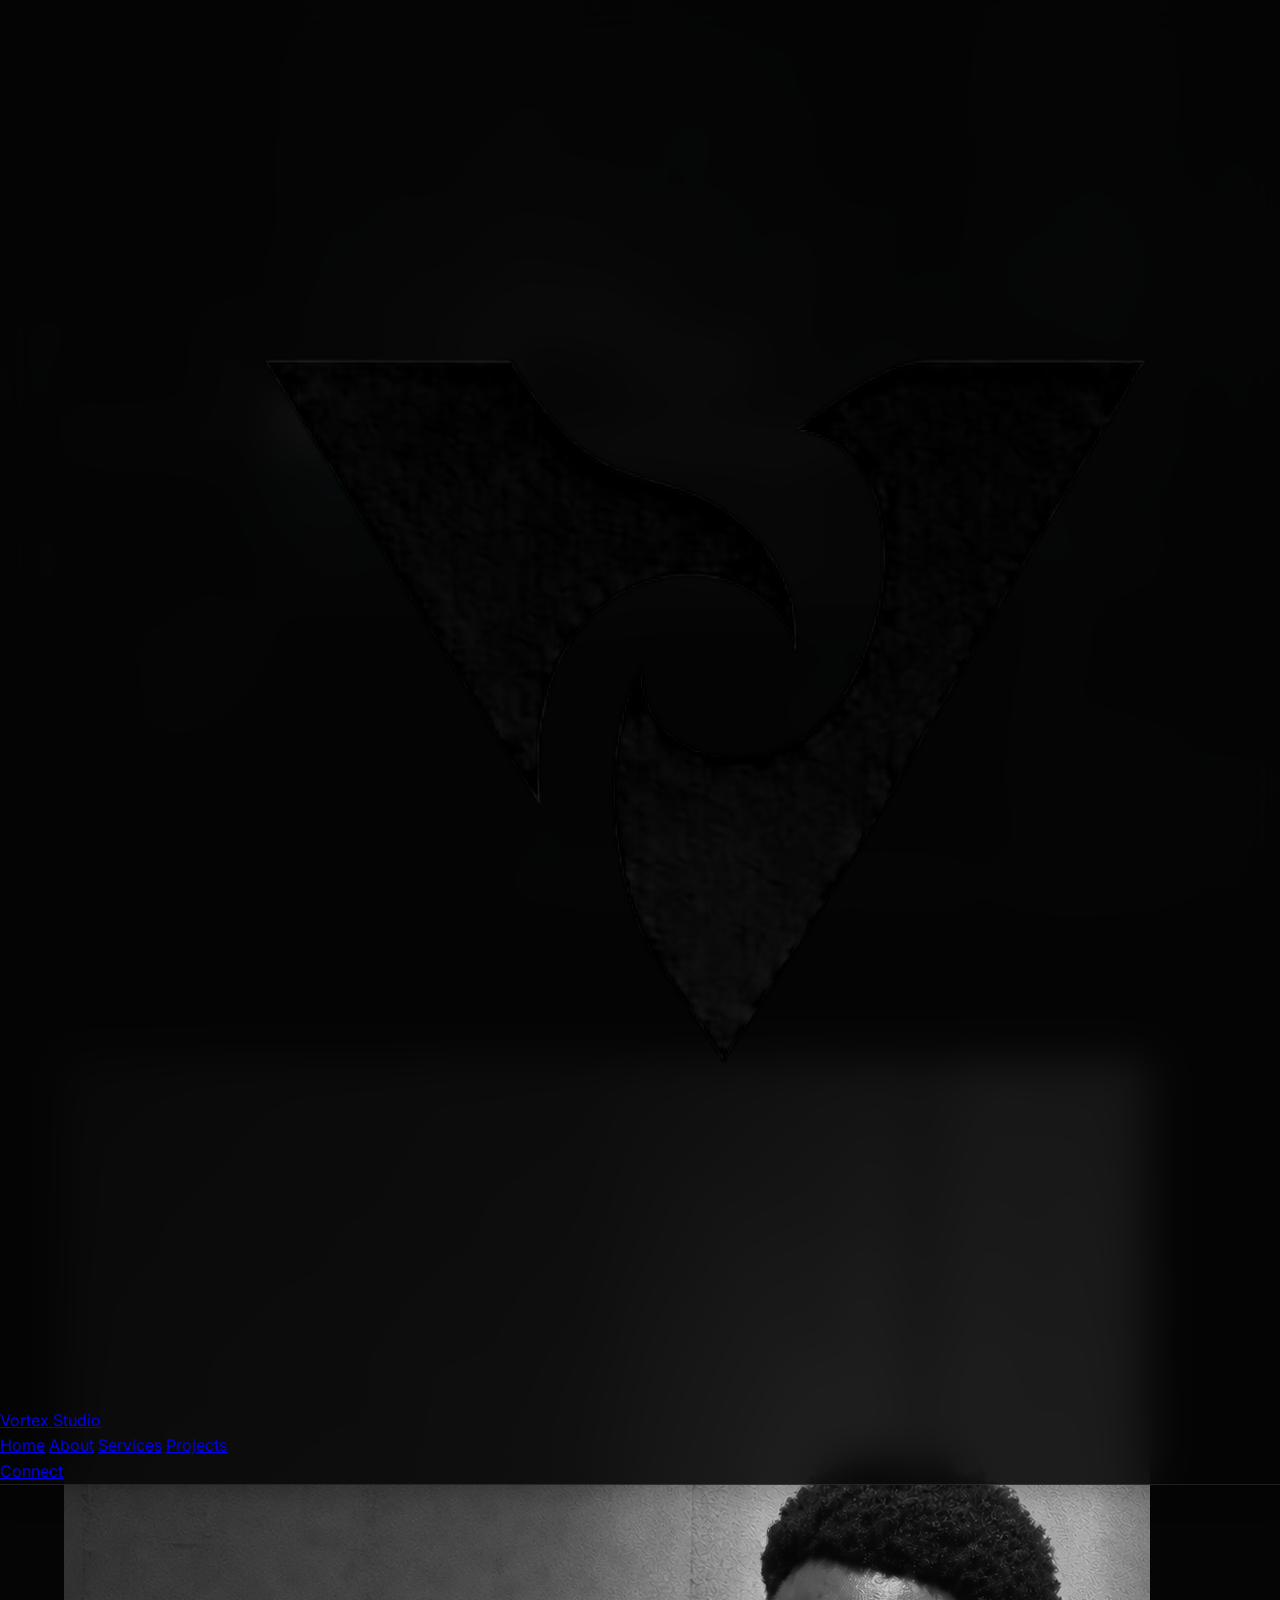
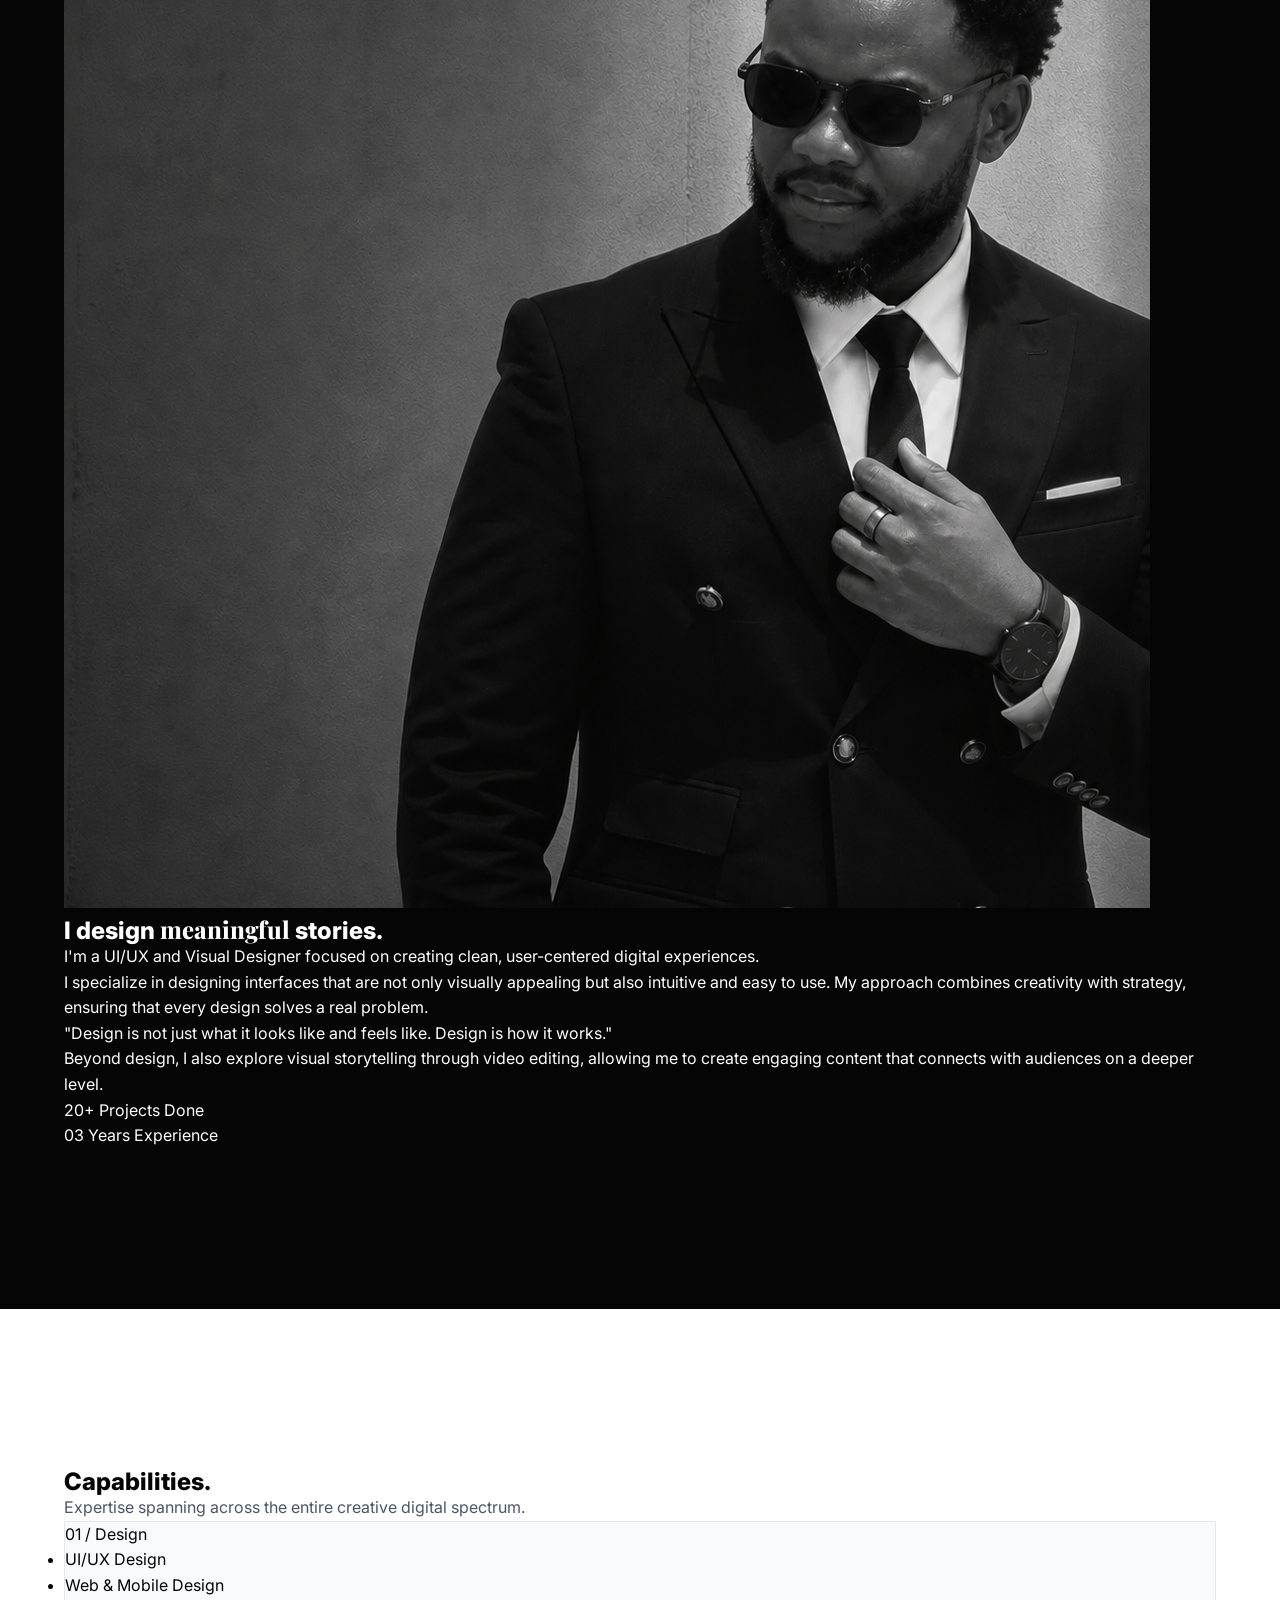
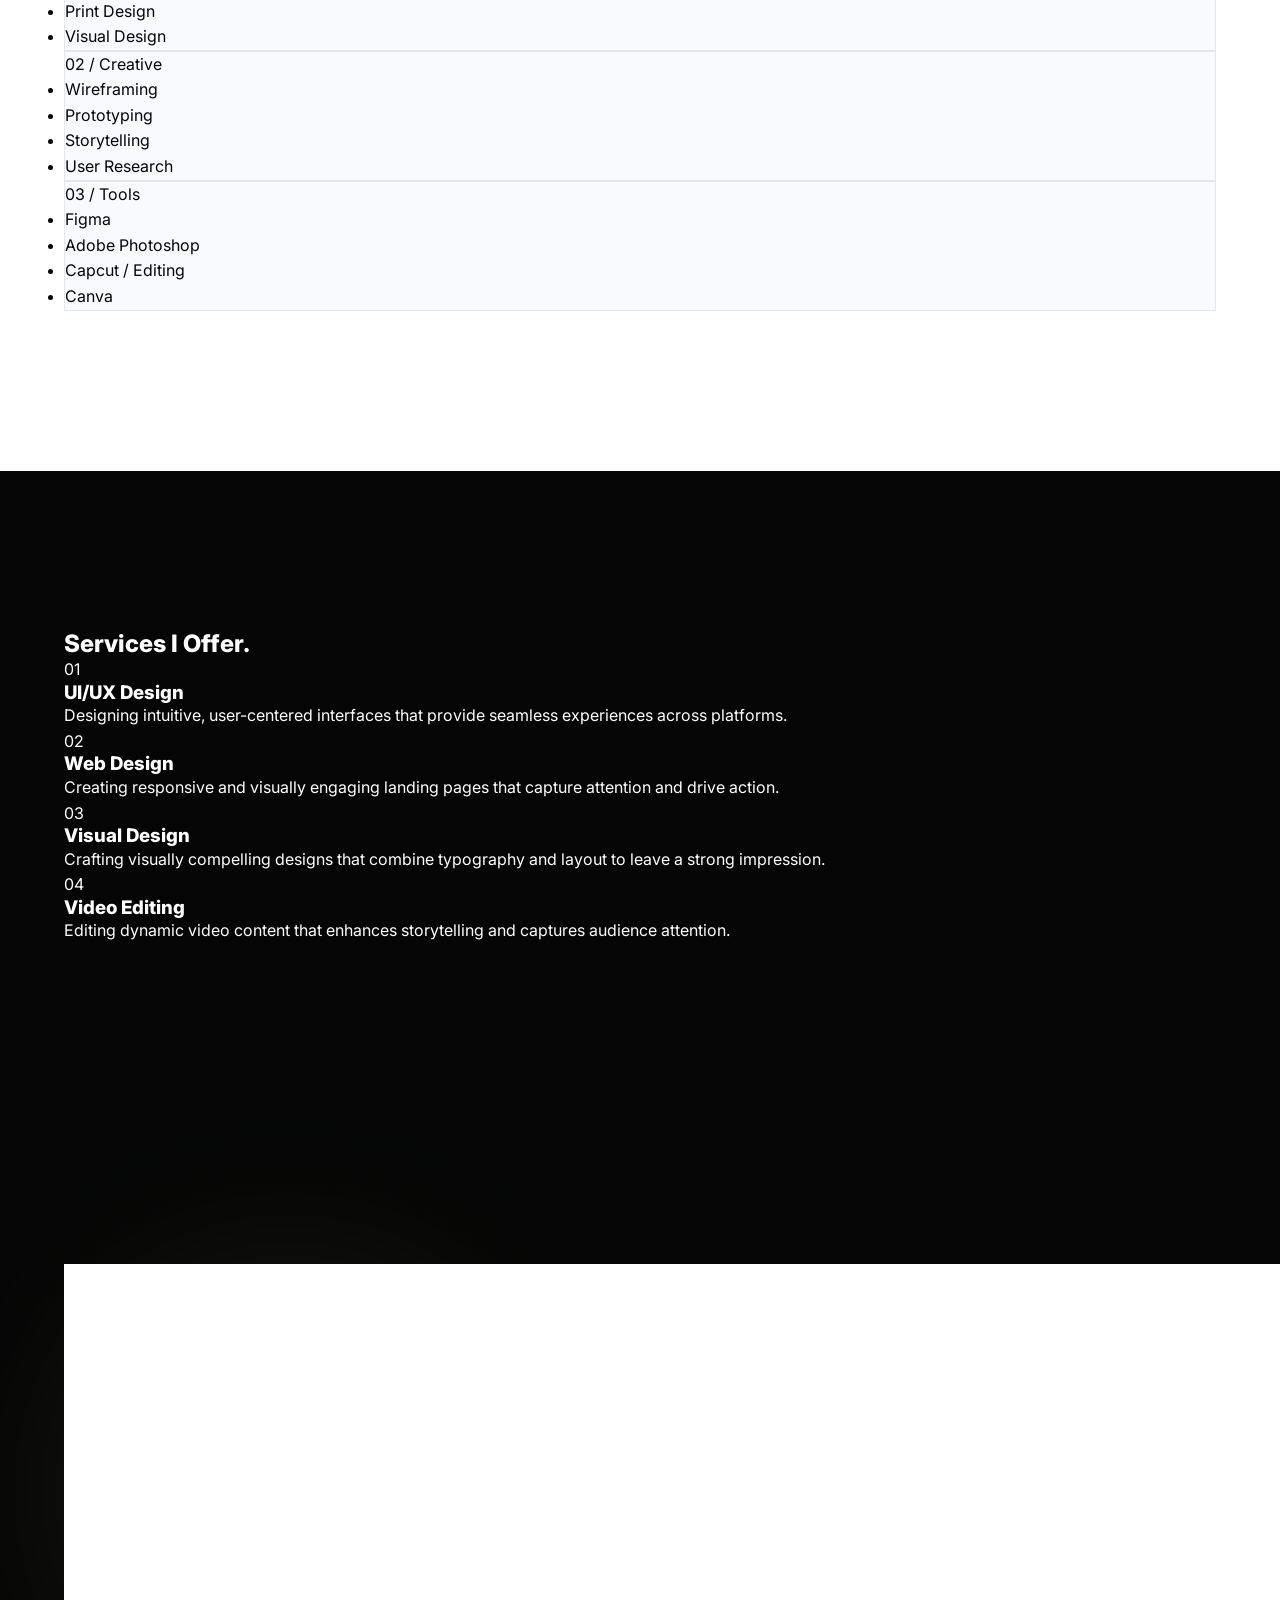
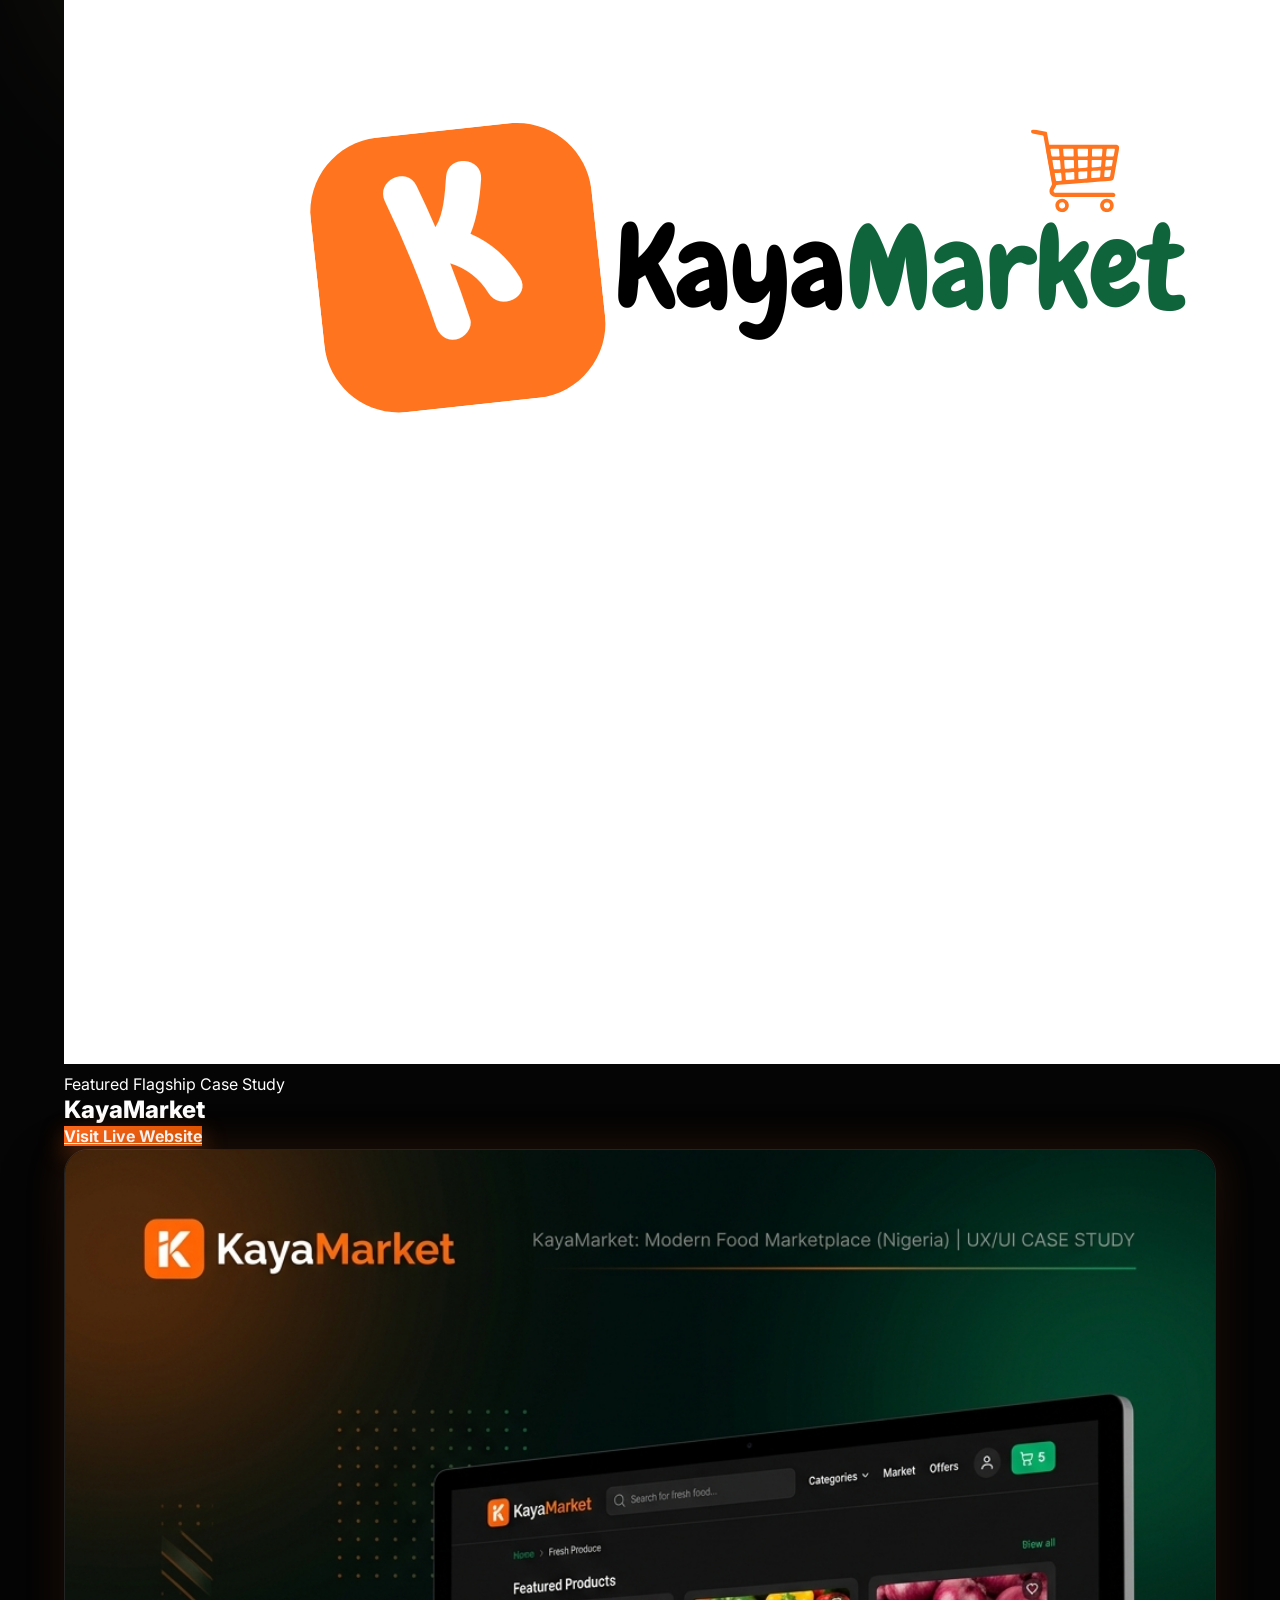
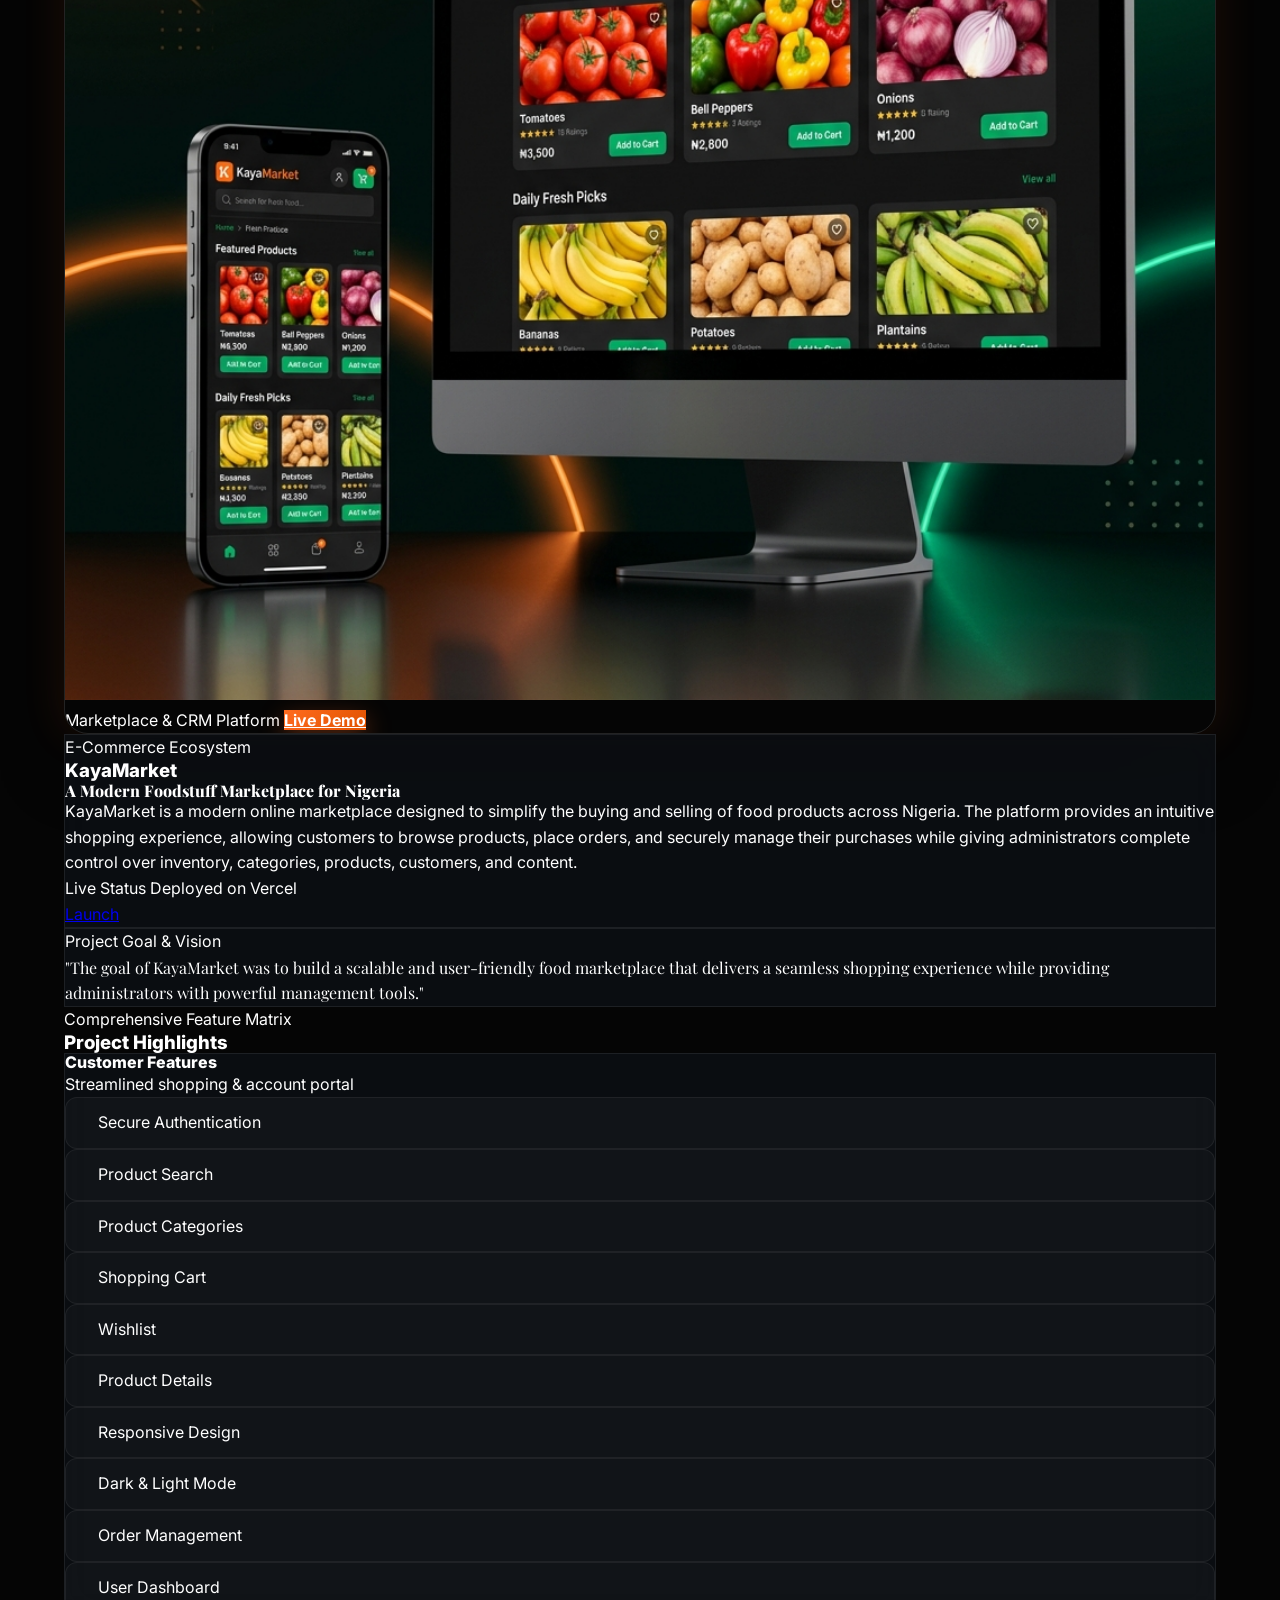
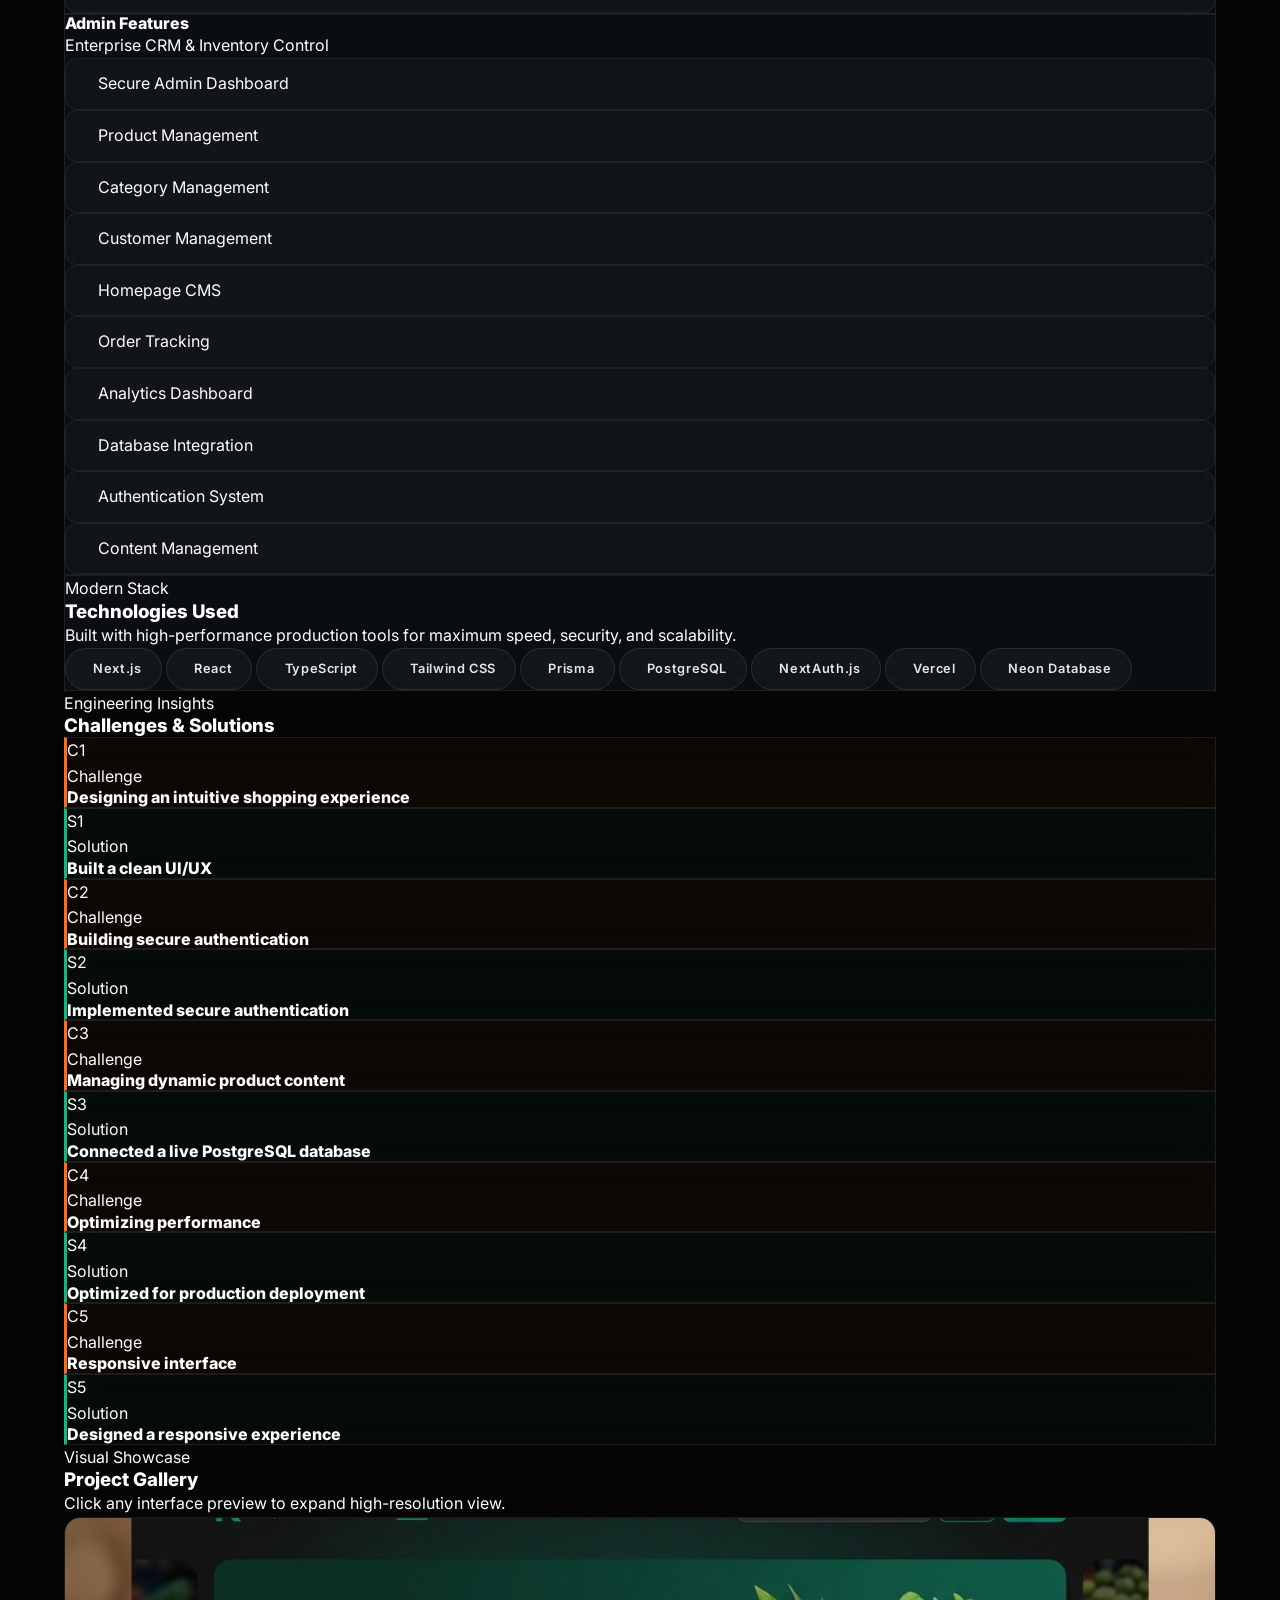
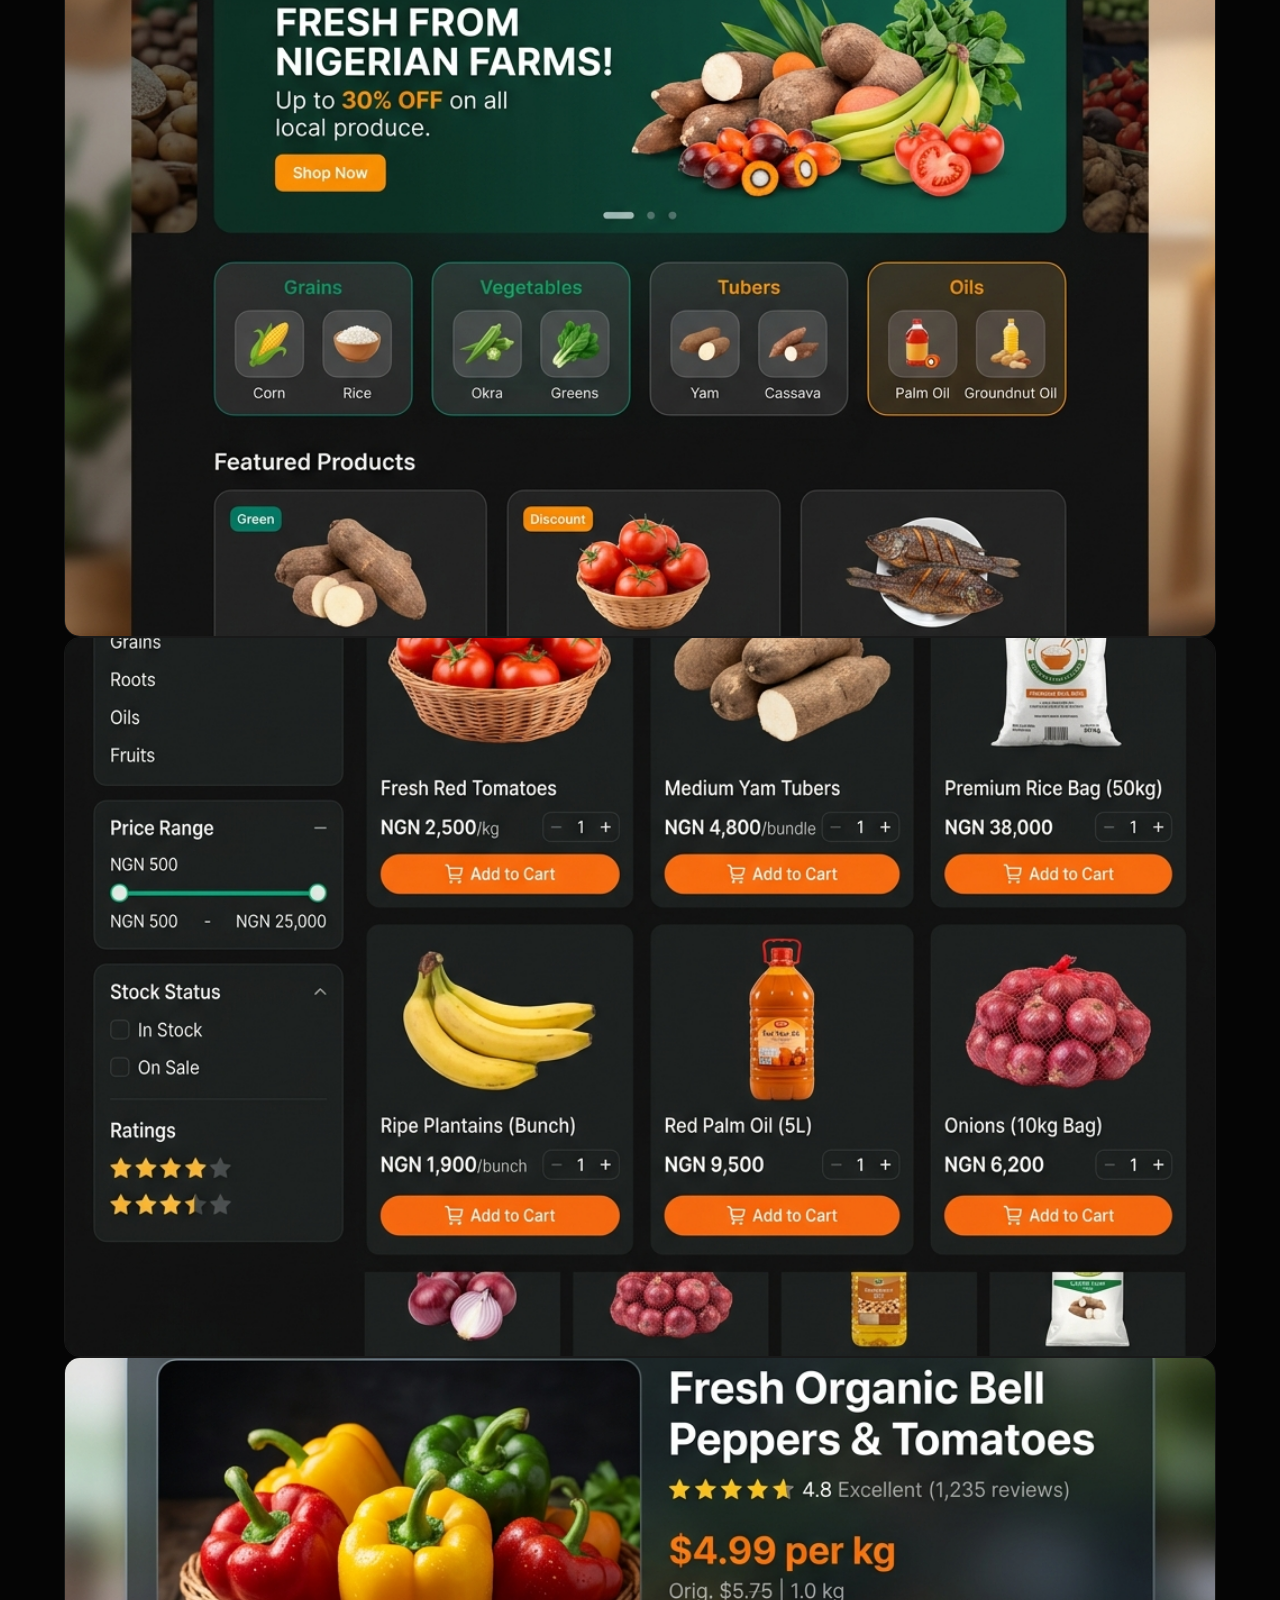
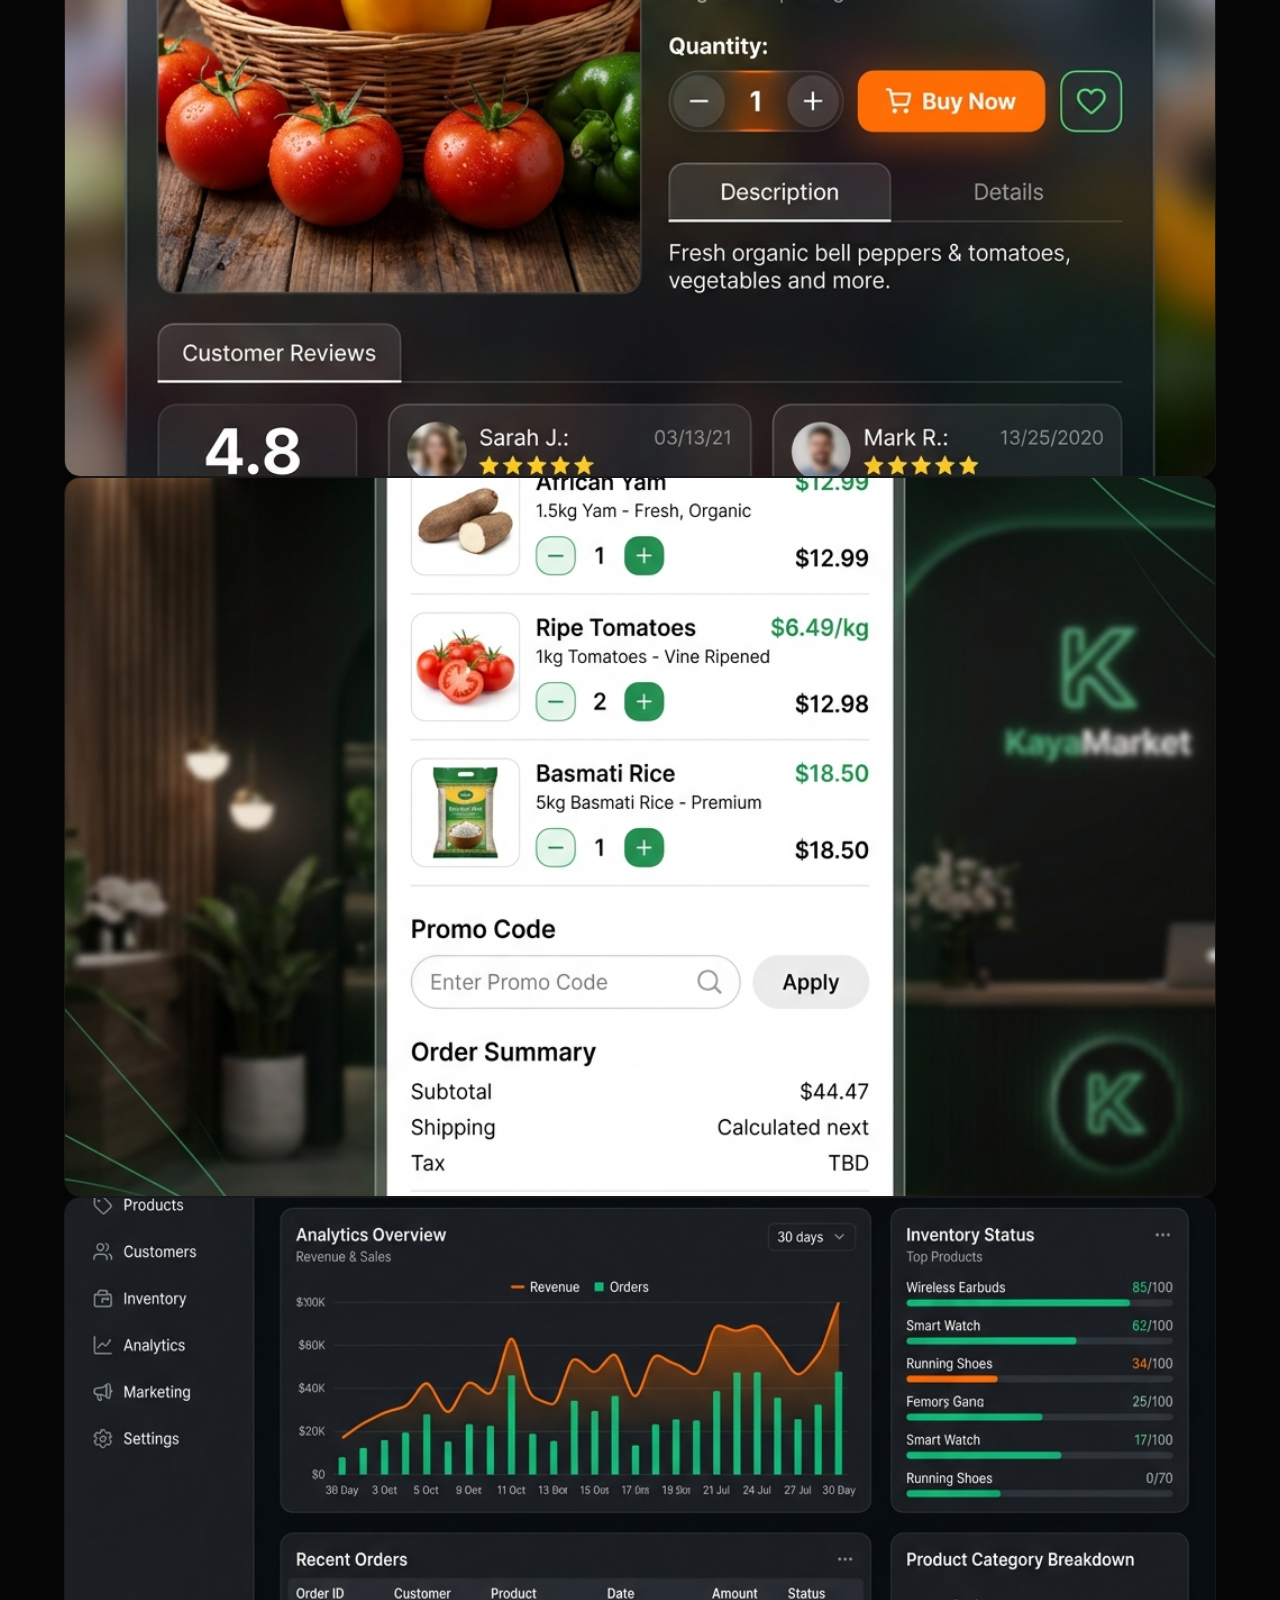
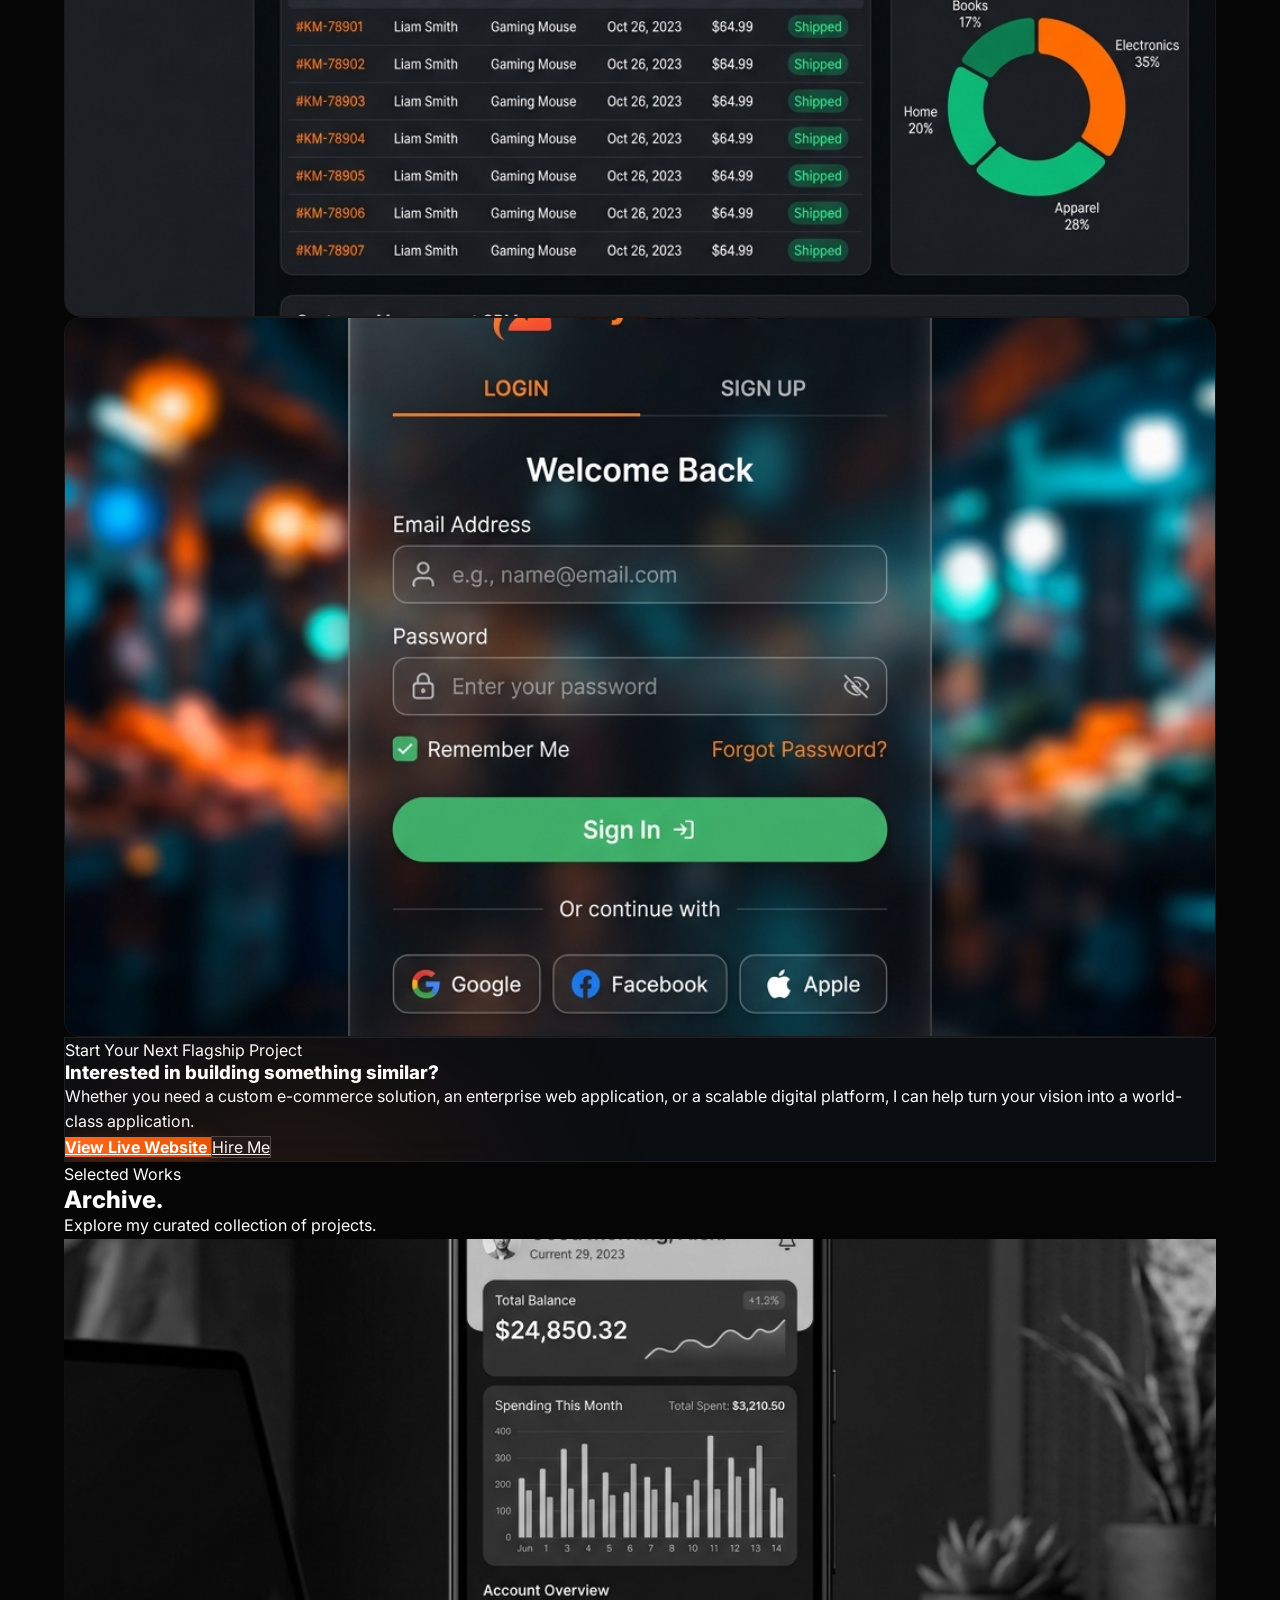
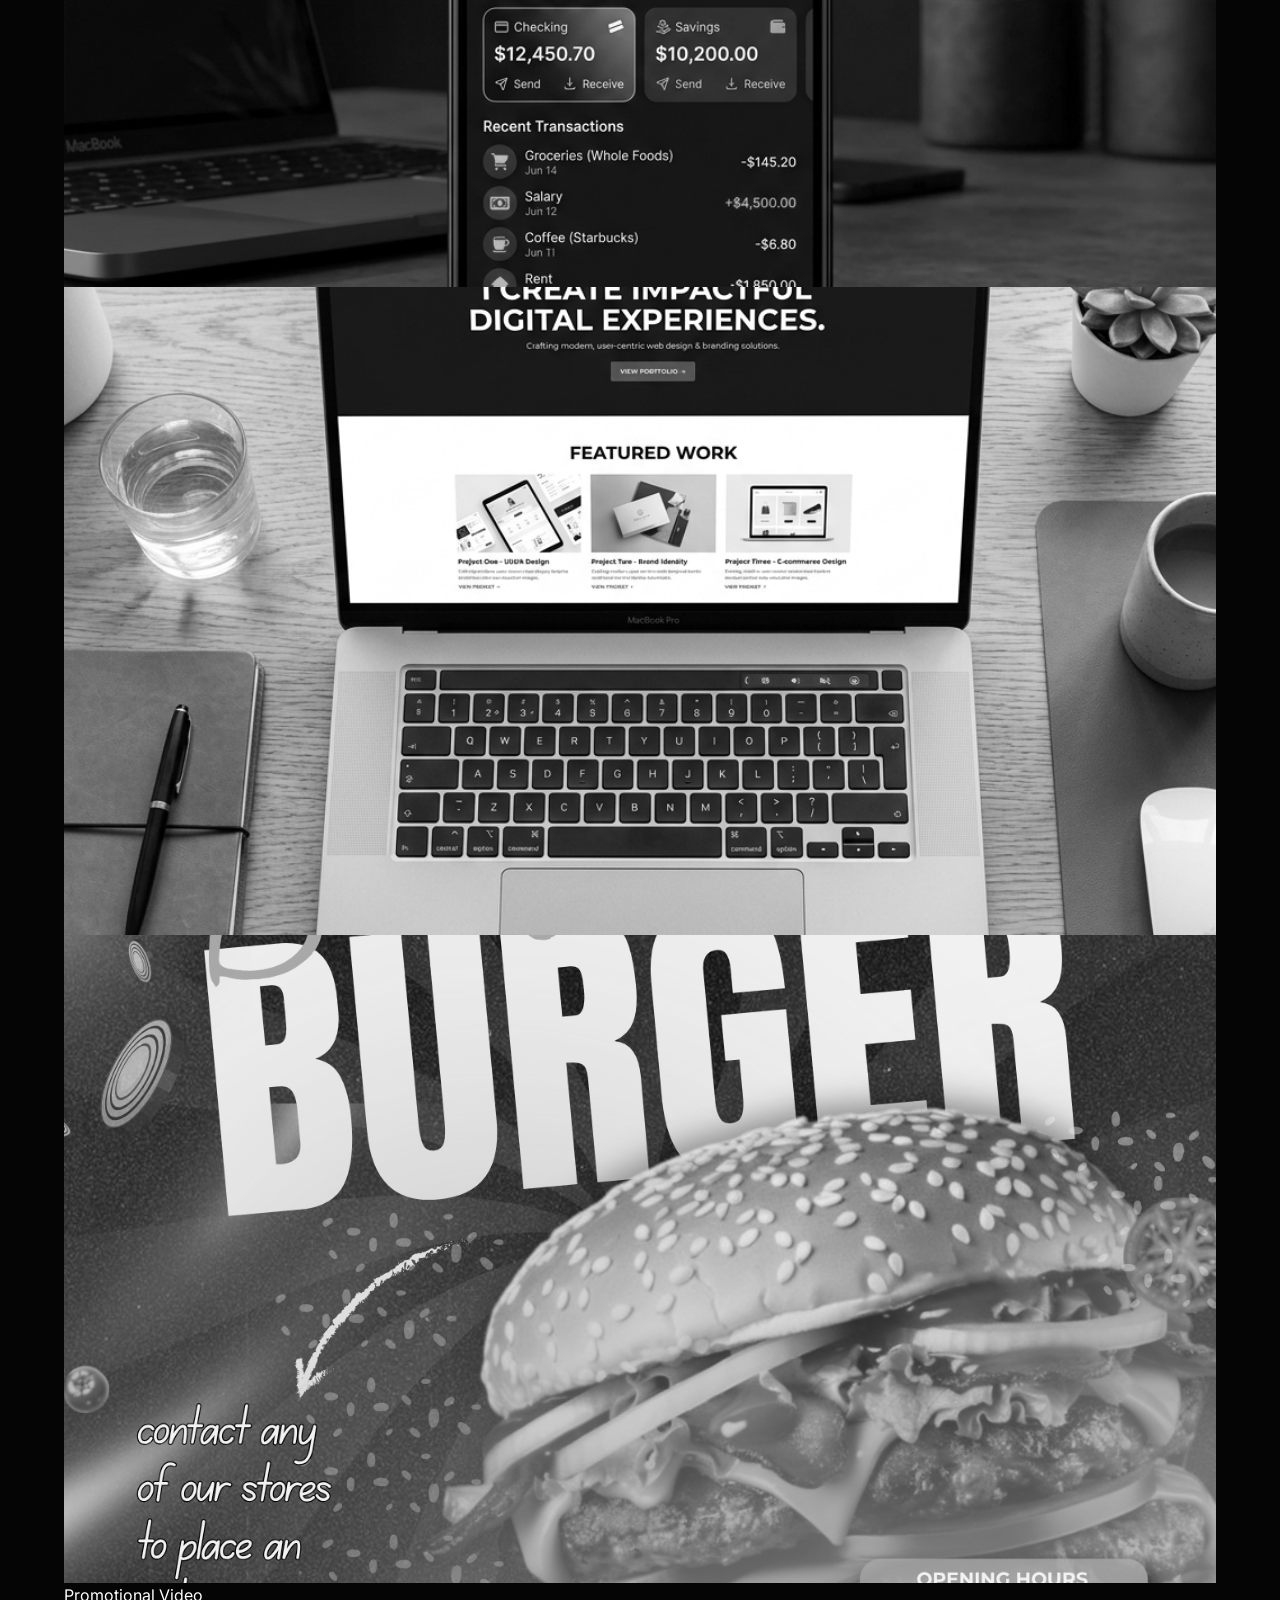
==== index.html @ 640b6e4c "feat: add comprehensive Vortex Studio SEO/OpenGraph metadata and ensure assets folder consistency" ====
<!DOCTYPE html>
<html lang="en">
<head>
    <meta charset="UTF-8">
    <meta name="viewport" content="width=device-width, initial-scale=1.0">
    <title>Vortex Studio | Premium Visual Design</title>
    <meta name="description" content="Vortex Studio — Visual Designer & UI/UX Specialist crafting cinematic digital experiences that define modern brands.">
    <meta name="application-name" content="Vortex Studio">
    <meta name="apple-mobile-web-app-title" content="Vortex Studio">

    <!-- Open Graph / Facebook -->
    <meta property="og:type" content="website">
    <meta property="og:site_name" content="Vortex Studio">
    <meta property="og:title" content="Vortex Studio | Premium Visual Design">
    <meta property="og:description" content="Visual Designer & UI/UX Specialist crafting cinematic digital experiences that define modern brands.">
    <meta property="og:image" content="assets/4.png">

    <!-- Twitter / X -->
    <meta name="twitter:card" content="summary_large_image">
    <meta name="twitter:title" content="Vortex Studio | Premium Visual Design">
    <meta name="twitter:description" content="Visual Designer & UI/UX Specialist crafting cinematic digital experiences that define modern brands.">
    <meta name="twitter:image" content="assets/4.png">

    <link rel="icon" type="image/png" href="assets/4.png">
    <link rel="apple-touch-icon" href="assets/4.png">
    
    <!-- External Resources -->
    <link rel="stylesheet" href="style.css">
    <script src="https://unpkg.com/@phosphor-icons/web"></script>
    <script src="https://cdn.tailwindcss.com"></script>
    
    <script>
        tailwind.config = {
            theme: {
                extend: {
                    colors: {
                        cyan: '#00CFEF',
                        noir: '#050505',
                        charcoal: '#0a0a0a',
                    },
                    fontFamily: {
                        sans: ['Inter', 'sans-serif'],
                        editorial: ['Playfair Display', 'serif'],
                    }
                }
            }
        }
    </script>
    
    <style type="text/tailwindcss">
        @layer utilities {
            .text-outline {
                -webkit-text-stroke: 1px rgba(255, 255, 255, 0.4);
                color: transparent;
            }
            .text-glow {
                text-shadow: 0 0 20px rgba(0, 207, 239, 0.4);
            }
        }
    </style>
</head>
<body class="bg-noir text-white">

    <!-- Navigation -->
    <nav class="fixed top-0 w-full z-50 px-8 py-4 flex justify-between items-center transition-all duration-300" id="main-nav">
        <a href="#home" class="group flex items-center gap-3">
            <picture class="h-10 flex items-center transition-transform duration-500 group-hover:scale-110">
                <source media="(prefers-color-scheme: light)" srcset="assets/logo%205.png">
                <source media="(prefers-color-scheme: dark)" srcset="assets/logo%204.png">
                <img src="assets/logo 4.png" alt="Vortex Studio" class="h-10 w-auto object-contain logo-brand">
            </picture>
            <span class="hidden lg:block text-[0.6rem] uppercase tracking-[0.4em] font-black text-cyan">Vortex Studio</span>
        </a>
        
        <div class="hidden md:flex gap-10 text-[0.65rem] uppercase tracking-[0.25em] font-bold items-center">
            <a href="#home" class="hover:text-cyan transition-colors">Home</a>
            <a href="#about" class="hover:text-cyan transition-colors">About</a>
            <a href="#services" class="hover:text-cyan transition-colors">Services</a>
            <a href="#projects" class="hover:text-cyan transition-colors">Projects</a>
            
            <div class="h-4 w-px bg-white/10 mx-2"></div>
            
            <div class="flex gap-4">
                <a href="https://www.instagram.com/zuchyvortexmedia?igsh=MTBsYXN1cm9mYno0eA==" target="_blank" class="social-icon" title="Instagram"><i class="ph ph-instagram-logo"></i></a>
                <a href="https://www.tiktok.com/@zuchyvortexmedia?_r=1&_t=ZS-96FUCgWzjV2" target="_blank" class="social-icon" title="TikTok"><i class="ph ph-tiktok-logo"></i></a>
                <a href="https://pin.it/4ofTB5rHq" target="_blank" class="social-icon" title="Pinterest"><i class="ph ph-pinterest-logo"></i></a>
                <a href="https://dribbble.com/zuchy-vortex" target="_blank" class="social-icon" title="Dribbble"><i class="ph ph-dribbble-logo"></i></a>
                <a href="#" class="social-icon" title="LinkedIn"><i class="ph ph-linkedin-logo"></i></a>
            </div>
        </div>
        
        <div class="hamburger md:hidden" id="hamburger">
            <span></span>
            <span></span>
            <span></span>
        </div>
        
        <a href="contact.html" class="hidden md:flex items-center justify-center text-[0.65rem] uppercase tracking-[0.3em] font-bold border border-white/20 h-11 px-8 rounded-full hover:border-cyan hover:text-cyan transition-all">
            <span class="ml-[0.3em]">Connect</span>
        </a>

    </nav>

    <!-- Mobile Menu Overlay -->
    <div class="mobile-menu" id="mobile-menu">
        <a href="#home" onclick="toggleMenu()">Home</a>
        <a href="#about" onclick="toggleMenu()">About</a>
        <a href="#services" onclick="toggleMenu()">Services</a>
        <a href="#projects" onclick="toggleMenu()">Projects</a>
        <a href="contact.html" onclick="toggleMenu()">Connect</a>
        
        <div class="flex gap-8 mt-8">
            <a href="https://www.instagram.com/zuchyvortexmedia?igsh=MTBsYXN1cm9mYno0eA==" target="_blank" class="text-white hover:text-cyan transition-colors"><i class="ph ph-instagram-logo text-3xl"></i></a>
            <a href="https://www.tiktok.com/@zuchyvortexmedia?_r=1&_t=ZS-96FUCgWzjV2" target="_blank" class="text-white hover:text-cyan transition-colors"><i class="ph ph-tiktok-logo text-3xl"></i></a>
            <a href="https://pin.it/4ofTB5rHq" target="_blank" class="text-white hover:text-cyan transition-colors"><i class="ph ph-pinterest-logo text-3xl"></i></a>
        </div>
    </div>

    <!-- Hero Section -->
    <section id="home" class="hero group">
        <div class="hero-bg">
            <img src="assets/hero_premium.png" alt="Vortex Studio Background" id="hero-img">
        </div>
        <div class="hero-overlay"></div>
        
        <div class="relative z-10 text-center px-4 max-w-6xl mx-auto">
            <span class="block text-cyan text-[0.7rem] uppercase tracking-[0.5em] mb-6 fade-up">Nelson Izuchukwu</span>
            <h1 class="text-6xl md:text-9xl font-black mb-8 tracking-tight-custom leading-none fade-up uppercase" style="transition-delay: 0.1s;">
                VORTEX <span class="text-outline">STUDIO</span>
            </h1>
            <p class="text-gray-muted text-sm md:text-lg max-w-2xl mx-auto mb-12 font-light leading-relaxed fade-up" style="transition-delay: 0.2s;">
                Visual Designer & UI/UX Specialist crafting cinematic digital experiences that define modern brands.
            </p>
            <div class="flex flex-col md:flex-row justify-center gap-6 fade-up" style="transition-delay: 0.3s;">
                <a href="#projects" class="btn-premium btn-cyan">View Projects</a>
                <a href="contact.html" class="btn-premium">Hire Me</a>
            </div>
        </div>

        <div class="absolute bottom-10 left-1/2 -translate-x-1/2 text-white/20 animate-bounce">
            <i class="ph ph-arrow-down text-2xl"></i>
        </div>
    </section>

    <!-- About Section -->
    <section id="about" class="bg-noir">
        <div class="max-w-7xl mx-auto grid md:grid-cols-2 gap-20 items-center">
            <div class="relative group fade-up">
                <div class="absolute -inset-4 border border-cyan/20 translate-x-4 translate-y-4 group-hover:translate-x-0 group-hover:translate-y-0 transition-transform duration-700"></div>
                <img src="assets/zuchy_about.png" alt="Nelson Portrait" class="relative z-10 w-full aspect-[4/5] object-cover grayscale group-hover:grayscale-0 transition-all duration-1000">
            </div>
            <div class="fade-up" style="transition-delay: 0.2s;">
                <h2 class="text-4xl md:text-6xl mb-12">I design <span class="font-editorial italic font-normal text-cyan">meaningful</span> stories.</h2>
                <div class="space-y-6 text-gray-muted leading-loose font-light">
                    <p>I'm a UI/UX and Visual Designer focused on creating clean, user-centered digital experiences.</p>
                    <p>I specialize in designing interfaces that are not only visually appealing but also intuitive and easy to use. My approach combines creativity with strategy, ensuring that every design solves a real problem.</p>
                    <p class="border-l-2 border-cyan pl-6 italic">"Design is not just what it looks like and feels like. Design is how it works."</p>
                    <p>Beyond design, I also explore visual storytelling through video editing, allowing me to create engaging content that connects with audiences on a deeper level.</p>
                </div>
                <div class="mt-12 flex gap-12">
                    <div>
                        <span class="block text-3xl font-black text-white">20+</span>
                        <span class="text-[0.6rem] uppercase tracking-widest text-cyan">Projects Done</span>
                    </div>
                    <div>
                        <span class="block text-3xl font-black text-white">03</span>
                        <span class="text-[0.6rem] uppercase tracking-widest text-cyan">Years Experience</span>
                    </div>
                </div>
            </div>
        </div>
    </section>

    <!-- Skills Section (Minimalist) -->
    <section id="skills" class="section-white">
        <div class="max-w-7xl mx-auto">
            <div class="mb-20 fade-up md:flex md:justify-between md:items-end">
                <h2 class="text-5xl md:text-7xl text-left block">Capabilities.</h2>
                <p class="text-gray-muted max-w-sm text-lg font-light mt-6 md:mt-0 text-left">Expertise spanning across the entire creative digital spectrum.</p>
            </div>
            
            <div class="grid md:grid-cols-3 gap-px bg-white/5 border border-white/5">
                <!-- Skill Group -->
                <div class="p-12 bg-charcoal hover:bg-noir transition-colors duration-500 group fade-up text-left" style="transition-delay: 0.1s;">
                    <span class="text-cyan text-xs font-bold tracking-[0.3em] uppercase mb-8 block">01 / Design</span>
                    <ul class="space-y-4 text-xl font-medium text-left">
                        <li class="hover:text-cyan transition-colors">UI/UX Design</li>
                        <li class="hover:text-cyan transition-colors">Web & Mobile Design</li>
                        <li class="hover:text-cyan transition-colors">Print Design</li>
                        <li class="hover:text-cyan transition-colors">Visual Design</li>
                    </ul>
                </div>
                <!-- Skill Group -->
                <div class="p-12 bg-charcoal hover:bg-noir transition-colors duration-500 group fade-up text-left" style="transition-delay: 0.2s;">
                    <span class="text-cyan text-xs font-bold tracking-[0.3em] uppercase mb-8 block">02 / Creative</span>
                    <ul class="space-y-4 text-xl font-medium text-left">
                        <li class="hover:text-cyan transition-colors">Wireframing</li>
                        <li class="hover:text-cyan transition-colors">Prototyping</li>
                        <li class="hover:text-cyan transition-colors">Storytelling</li>
                        <li class="hover:text-cyan transition-colors">User Research</li>
                    </ul>
                </div>
                <!-- Skill Group -->
                <div class="p-12 bg-charcoal hover:bg-noir transition-colors duration-500 group fade-up text-left" style="transition-delay: 0.3s;">
                    <span class="text-cyan text-xs font-bold tracking-[0.3em] uppercase mb-8 block">03 / Tools</span>
                    <ul class="space-y-4 text-xl font-medium text-left">
                        <li class="hover:text-cyan transition-colors">Figma</li>
                        <li class="hover:text-cyan transition-colors">Adobe Photoshop</li>
                        <li class="hover:text-cyan transition-colors">Capcut / Editing</li>
                        <li class="hover:text-cyan transition-colors">Canva</li>
                    </ul>
                </div>
            </div>
        </div>
    </section>

    <!-- Services Section -->
    <section id="services" class="bg-noir overflow-hidden">
        <div class="max-w-7xl mx-auto">
            <h2 class="text-5xl md:text-8xl font-black text-outline uppercase mb-20 fade-up">Services I Offer.</h2>
            
            <div class="space-y-0 border-t border-white/10">
                <!-- Service Item -->
                <div class="group py-12 border-b border-white/10 hover:bg-white/[0.02] transition-colors relative flex flex-col md:flex-row justify-between items-center px-8 fade-up">
                    <div class="flex items-center gap-8 mb-6 md:mb-0">
                        <span class="text-white/20 font-black text-4xl group-hover:text-cyan transition-colors">01</span>
                        <h3 class="text-3xl md:text-5xl font-bold">UI/UX Design</h3>
                    </div>
                    <p class="text-gray-muted max-w-md text-sm font-light md:text-right">Designing intuitive, user-centered interfaces that provide seamless experiences across platforms.</p>
                </div>
                <!-- Service Item -->
                <div class="group py-12 border-b border-white/10 hover:bg-white/[0.02] transition-colors relative flex flex-col md:flex-row justify-between items-center px-8 fade-up">
                    <div class="flex items-center gap-8 mb-6 md:mb-0">
                        <span class="text-white/20 font-black text-4xl group-hover:text-cyan transition-colors">02</span>
                        <h3 class="text-3xl md:text-5xl font-bold">Web Design</h3>
                    </div>
                    <p class="text-gray-muted max-w-md text-sm font-light md:text-right">Creating responsive and visually engaging landing pages that capture attention and drive action.</p>
                </div>
                <!-- Service Item -->
                <div class="group py-12 border-b border-white/10 hover:bg-white/[0.02] transition-colors relative flex flex-col md:flex-row justify-between items-center px-8 fade-up">
                    <div class="flex items-center gap-8 mb-6 md:mb-0">
                        <span class="text-white/20 font-black text-4xl group-hover:text-cyan transition-colors">03</span>
                        <h3 class="text-3xl md:text-5xl font-bold">Visual Design</h3>
                    </div>
                    <p class="text-gray-muted max-w-md text-sm font-light md:text-right">Crafting visually compelling designs that combine typography and layout to leave a strong impression.</p>
                </div>
                <!-- Service Item -->
                <div class="group py-12 border-b border-white/10 hover:bg-white/[0.02] transition-colors relative flex flex-col md:flex-row justify-between items-center px-8 fade-up">
                    <div class="flex items-center gap-8 mb-6 md:mb-0">
                        <span class="text-white/20 font-black text-4xl group-hover:text-cyan transition-colors">04</span>
                        <h3 class="text-3xl md:text-5xl font-bold">Video Editing</h3>
                    </div>
                    <p class="text-gray-muted max-w-md text-sm font-light md:text-right">Editing dynamic video content that enhances storytelling and captures audience attention.</p>
                </div>
            </div>
        </div>
    </section>

    <!-- Projects Section -->
    <section id="projects" class="bg-noir relative overflow-hidden">
        <div class="max-w-7xl mx-auto">

            <!-- KayaMarket Flagship Featured Case Study Section -->
            <div id="kayamarket-featured" class="relative mb-32 pt-4">
                <!-- Background Glow Blobs -->
                <div class="kaya-ambient-glow kaya-glow-orange -top-20 -left-20"></div>
                <div class="kaya-ambient-glow kaya-glow-green bottom-0 right-0"></div>

                <!-- Section Header Tag -->
                <div class="flex flex-col md:flex-row md:items-center justify-between mb-12 gap-6 fade-up">
                    <div class="flex items-center gap-4">
                        <div class="w-12 h-12 rounded-2xl bg-[#FF6B1F]/10 border border-[#FF6B1F]/30 flex items-center justify-center p-2">
                            <img src="assets/K.png" alt="KayaMarket Logo Icon" class="w-full h-full object-contain">
                        </div>
                        <div>
                            <div class="flex items-center gap-3">
                                <span class="inline-block w-2.5 h-2.5 rounded-full bg-[#FF6B1F] animate-pulse"></span>
                                <span class="text-[#FF6B1F] text-xs font-bold tracking-[0.35em] uppercase">Featured Flagship Case Study</span>
                            </div>
                            <h2 class="text-4xl md:text-6xl font-black mt-1">KayaMarket</h2>
                        </div>
                    </div>
                    <a href="https://kayamarket-two.vercel.app/" target="_blank" rel="noopener noreferrer" class="btn-kaya-orange px-8 py-4 rounded-full flex items-center justify-center gap-3 text-xs uppercase tracking-widest self-start md:self-auto group">
                        <span>Visit Live Website</span>
                        <i class="ph ph-arrow-up-right text-lg transition-transform group-hover:translate-x-0.5 group-hover:-translate-y-0.5"></i>
                    </a>
                </div>

                <!-- Subheader Banner & Overview Card -->
                <div class="grid lg:grid-cols-12 gap-8 items-stretch mb-16 fade-up">
                    <!-- 1. Large Featured Banner (8 cols) -->
                    <div class="lg:col-span-8 flex flex-col">
                        <div class="kaya-banner-frame flex-1 group">
                            <img src="assets/kayamarket/banner.png" alt="KayaMarket Desktop & Mobile Showcase Mockup" class="w-full h-full object-cover">
                            <div class="absolute inset-0 bg-gradient-to-t from-noir/90 via-transparent to-transparent opacity-60 group-hover:opacity-30 transition-opacity"></div>
                            <div class="absolute bottom-6 left-6 right-6 flex justify-between items-end pointer-events-none">
                                <span class="px-4 py-2 rounded-full bg-noir/80 backdrop-blur border border-white/10 text-xs font-semibold text-gray-300">
                                    Marketplace & CRM Platform
                                </span>
                                <a href="https://kayamarket-two.vercel.app/" target="_blank" rel="noopener noreferrer" class="pointer-events-auto btn-kaya-orange px-6 py-2.5 rounded-full text-xs uppercase font-bold flex items-center gap-2 shadow-lg">
                                    <span>Live Demo</span>
                                    <i class="ph ph-arrow-square-out text-base"></i>
                                </a>
                            </div>
                        </div>
                    </div>

                    <!-- 2. Project Overview (4 cols) -->
                    <div class="lg:col-span-4 flex flex-col">
                        <div class="kaya-glass-card p-8 md:p-10 rounded-3xl flex-1 flex flex-col justify-between border-l-4 border-l-[#FF6B1F]">
                            <div>
                                <span class="text-[#10B981] text-xs font-bold uppercase tracking-widest block mb-2">E-Commerce Ecosystem</span>
                                <h3 class="text-3xl font-bold mb-3 text-white">KayaMarket</h3>
                                <h4 class="text-lg font-editorial italic text-gray-300 mb-6">A Modern Foodstuff Marketplace for Nigeria</h4>
                                <p class="text-gray-400 text-sm font-light leading-relaxed mb-8">
                                    KayaMarket is a modern online marketplace designed to simplify the buying and selling of food products across Nigeria. The platform provides an intuitive shopping experience, allowing customers to browse products, place orders, and securely manage their purchases while giving administrators complete control over inventory, categories, products, customers, and content.
                                </p>
                            </div>
                            <div class="pt-6 border-t border-white/10 flex items-center justify-between">
                                <div>
                                    <span class="block text-xs uppercase tracking-wider text-gray-500">Live Status</span>
                                    <span class="text-xs font-bold text-[#10B981] flex items-center gap-1.5 mt-0.5">
                                        <i class="ph ph-check-circle-fill text-sm"></i> Deployed on Vercel
                                    </span>
                                </div>
                                <a href="https://kayamarket-two.vercel.app/" target="_blank" rel="noopener noreferrer" class="text-xs font-bold text-[#FF6B1F] hover:underline flex items-center gap-1">
                                    Launch <i class="ph ph-arrow-right"></i>
                                </a>
                            </div>
                        </div>
                    </div>
                </div>

                <!-- 5. Project Goals -->
                <div class="kaya-glass-card p-8 md:p-12 rounded-3xl mb-16 fade-up relative overflow-hidden">
                    <div class="absolute top-0 right-0 w-64 h-64 bg-[#FF6B1F]/5 rounded-full blur-3xl pointer-events-none"></div>
                    <div class="max-w-4xl mx-auto text-center relative z-10">
                        <div class="w-12 h-12 rounded-full bg-[#FF6B1F]/10 border border-[#FF6B1F]/20 text-[#FF6B1F] flex items-center justify-center mx-auto mb-6">
                            <i class="ph ph-target text-2xl"></i>
                        </div>
                        <span class="text-[#FF6B1F] text-xs font-bold tracking-[0.3em] uppercase block mb-3">Project Goal & Vision</span>
                        <p class="text-xl md:text-3xl font-editorial italic text-white leading-relaxed">
                            "The goal of KayaMarket was to build a scalable and user-friendly food marketplace that delivers a seamless shopping experience while providing administrators with powerful management tools."
                        </p>
                    </div>
                </div>

                <!-- 3. Project Highlights (Customer vs Admin Features) -->
                <div class="mb-16 fade-up">
                    <div class="text-center max-w-2xl mx-auto mb-12">
                        <span class="text-[#10B981] text-xs font-bold tracking-[0.3em] uppercase block mb-2">Comprehensive Feature Matrix</span>
                        <h3 class="text-3xl md:text-4xl font-bold">Project Highlights</h3>
                    </div>

                    <div class="grid md:grid-cols-2 gap-8">
                        <!-- Customer Features -->
                        <div class="kaya-glass-card p-8 rounded-3xl border-t-2 border-t-[#FF6B1F]">
                            <div class="flex items-center gap-4 mb-8">
                                <div class="w-12 h-12 rounded-xl bg-[#FF6B1F]/15 text-[#FF6B1F] flex items-center justify-center text-2xl">
                                    <i class="ph ph-shopping-bag"></i>
                                </div>
                                <div>
                                    <h4 class="text-xl font-bold">Customer Features</h4>
                                    <p class="text-xs text-gray-400">Streamlined shopping & account portal</p>
                                </div>
                            </div>
                            <div class="grid sm:grid-cols-2 gap-3">
                                <div class="highlight-pill">
                                    <i class="ph ph-shield-check text-[#FF6B1F] text-lg"></i>
                                    <span class="text-sm font-medium text-gray-200">Secure Authentication</span>
                                </div>
                                <div class="highlight-pill">
                                    <i class="ph ph-magnifying-glass text-[#FF6B1F] text-lg"></i>
                                    <span class="text-sm font-medium text-gray-200">Product Search</span>
                                </div>
                                <div class="highlight-pill">
                                    <i class="ph ph-squares-four text-[#FF6B1F] text-lg"></i>
                                    <span class="text-sm font-medium text-gray-200">Product Categories</span>
                                </div>
                                <div class="highlight-pill">
                                    <i class="ph ph-shopping-cart-simple text-[#FF6B1F] text-lg"></i>
                                    <span class="text-sm font-medium text-gray-200">Shopping Cart</span>
                                </div>
                                <div class="highlight-pill">
                                    <i class="ph ph-heart text-[#FF6B1F] text-lg"></i>
                                    <span class="text-sm font-medium text-gray-200">Wishlist</span>
                                </div>
                                <div class="highlight-pill">
                                    <i class="ph ph-article text-[#FF6B1F] text-lg"></i>
                                    <span class="text-sm font-medium text-gray-200">Product Details</span>
                                </div>
                                <div class="highlight-pill">
                                    <i class="ph ph-device-mobile text-[#FF6B1F] text-lg"></i>
                                    <span class="text-sm font-medium text-gray-200">Responsive Design</span>
                                </div>
                                <div class="highlight-pill">
                                    <i class="ph ph-moon-stars text-[#FF6B1F] text-lg"></i>
                                    <span class="text-sm font-medium text-gray-200">Dark & Light Mode</span>
                                </div>
                                <div class="highlight-pill">
                                    <i class="ph ph-package text-[#FF6B1F] text-lg"></i>
                                    <span class="text-sm font-medium text-gray-200">Order Management</span>
                                </div>
                                <div class="highlight-pill">
                                    <i class="ph ph-user-circle text-[#FF6B1F] text-lg"></i>
                                    <span class="text-sm font-medium text-gray-200">User Dashboard</span>
                                </div>
                            </div>
                        </div>

                        <!-- Admin Features -->
                        <div class="kaya-glass-card p-8 rounded-3xl border-t-2 border-t-[#10B981]">
                            <div class="flex items-center gap-4 mb-8">
                                <div class="w-12 h-12 rounded-xl bg-[#10B981]/15 text-[#10B981] flex items-center justify-center text-2xl">
                                    <i class="ph ph-sliders text-[#10B981]"></i>
                                </div>
                                <div>
                                    <h4 class="text-xl font-bold">Admin Features</h4>
                                    <p class="text-xs text-gray-400">Enterprise CRM & Inventory Control</p>
                                </div>
                            </div>
                            <div class="grid sm:grid-cols-2 gap-3">
                                <div class="highlight-pill">
                                    <i class="ph ph-shield-star text-[#10B981] text-lg"></i>
                                    <span class="text-sm font-medium text-gray-200">Secure Admin Dashboard</span>
                                </div>
                                <div class="highlight-pill">
                                    <i class="ph ph-cube text-[#10B981] text-lg"></i>
                                    <span class="text-sm font-medium text-gray-200">Product Management</span>
                                </div>
                                <div class="highlight-pill">
                                    <i class="ph ph-folders text-[#10B981] text-lg"></i>
                                    <span class="text-sm font-medium text-gray-200">Category Management</span>
                                </div>
                                <div class="highlight-pill">
                                    <i class="ph ph-users-three text-[#10B981] text-lg"></i>
                                    <span class="text-sm font-medium text-gray-200">Customer Management</span>
                                </div>
                                <div class="highlight-pill">
                                    <i class="ph ph-browsers text-[#10B981] text-lg"></i>
                                    <span class="text-sm font-medium text-gray-200">Homepage CMS</span>
                                </div>
                                <div class="highlight-pill">
                                    <i class="ph ph-truck text-[#10B981] text-lg"></i>
                                    <span class="text-sm font-medium text-gray-200">Order Tracking</span>
                                </div>
                                <div class="highlight-pill">
                                    <i class="ph ph-chart-line-up text-[#10B981] text-lg"></i>
                                    <span class="text-sm font-medium text-gray-200">Analytics Dashboard</span>
                                </div>
                                <div class="highlight-pill">
                                    <i class="ph ph-database text-[#10B981] text-lg"></i>
                                    <span class="text-sm font-medium text-gray-200">Database Integration</span>
                                </div>
                                <div class="highlight-pill">
                                    <i class="ph ph-lock-key text-[#10B981] text-lg"></i>
                                    <span class="text-sm font-medium text-gray-200">Authentication System</span>
                                </div>
                                <div class="highlight-pill">
                                    <i class="ph ph-file-text text-[#10B981] text-lg"></i>
                                    <span class="text-sm font-medium text-gray-200">Content Management</span>
                                </div>
                            </div>
                        </div>
                    </div>
                </div>

                <!-- 4. Technologies Used -->
                <div class="kaya-glass-card p-8 md:p-10 rounded-3xl mb-16 fade-up">
                    <div class="flex flex-col md:flex-row md:items-center justify-between gap-6 mb-8 border-b border-white/10 pb-6">
                        <div>
                            <span class="text-[#FF6B1F] text-xs font-bold tracking-[0.3em] uppercase block mb-1">Modern Stack</span>
                            <h3 class="text-2xl font-bold">Technologies Used</h3>
                        </div>
                        <p class="text-xs text-gray-400 max-w-md">Built with high-performance production tools for maximum speed, security, and scalability.</p>
                    </div>
                    <div class="flex flex-wrap gap-3">
                        <span class="tech-badge"><i class="ph ph-caret-right text-[#FF6B1F]"></i> Next.js</span>
                        <span class="tech-badge"><i class="ph ph-atom text-cyan"></i> React</span>
                        <span class="tech-badge"><i class="ph ph-code-block text-blue-400"></i> TypeScript</span>
                        <span class="tech-badge"><i class="ph ph-wind text-teal-400"></i> Tailwind CSS</span>
                        <span class="tech-badge"><i class="ph ph-database text-[#10B981]"></i> Prisma</span>
                        <span class="tech-badge"><i class="ph ph-hard-drives text-blue-500"></i> PostgreSQL</span>
                        <span class="tech-badge"><i class="ph ph-key text-purple-400"></i> NextAuth.js</span>
                        <span class="tech-badge"><i class="ph ph-cloud-arrow-up text-white"></i> Vercel</span>
                        <span class="tech-badge"><i class="ph ph-lightning text-[#FF6B1F]"></i> Neon Database</span>
                    </div>
                </div>

                <!-- 6. Challenges & Solutions -->
                <div class="mb-16 fade-up">
                    <div class="mb-12">
                        <span class="text-[#FF6B1F] text-xs font-bold tracking-[0.3em] uppercase block mb-2">Engineering Insights</span>
                        <h3 class="text-3xl md:text-4xl font-bold">Challenges & Solutions</h3>
                    </div>

                    <div class="space-y-4">
                        <!-- Pair 1 -->
                        <div class="grid md:grid-cols-2 gap-4">
                            <div class="kaya-glass-card p-6 rounded-2xl challenge-card flex items-start gap-4">
                                <div class="w-8 h-8 rounded-lg bg-[#FF6B1F]/20 text-[#FF6B1F] flex items-center justify-center shrink-0 font-bold text-sm">
                                    C1
                                </div>
                                <div>
                                    <span class="text-[0.65rem] uppercase tracking-wider text-[#FF6B1F] font-bold block mb-1">Challenge</span>
                                    <h4 class="text-base font-bold text-white">Designing an intuitive shopping experience</h4>
                                </div>
                            </div>
                            <div class="kaya-glass-card p-6 rounded-2xl solution-card flex items-start gap-4">
                                <div class="w-8 h-8 rounded-lg bg-[#10B981]/20 text-[#10B981] flex items-center justify-center shrink-0 font-bold text-sm">
                                    S1
                                </div>
                                <div>
                                    <span class="text-[0.65rem] uppercase tracking-wider text-[#10B981] font-bold block mb-1">Solution</span>
                                    <h4 class="text-base font-bold text-white">Built a clean UI/UX</h4>
                                </div>
                            </div>
                        </div>

                        <!-- Pair 2 -->
                        <div class="grid md:grid-cols-2 gap-4">
                            <div class="kaya-glass-card p-6 rounded-2xl challenge-card flex items-start gap-4">
                                <div class="w-8 h-8 rounded-lg bg-[#FF6B1F]/20 text-[#FF6B1F] flex items-center justify-center shrink-0 font-bold text-sm">
                                    C2
                                </div>
                                <div>
                                    <span class="text-[0.65rem] uppercase tracking-wider text-[#FF6B1F] font-bold block mb-1">Challenge</span>
                                    <h4 class="text-base font-bold text-white">Building secure authentication</h4>
                                </div>
                            </div>
                            <div class="kaya-glass-card p-6 rounded-2xl solution-card flex items-start gap-4">
                                <div class="w-8 h-8 rounded-lg bg-[#10B981]/20 text-[#10B981] flex items-center justify-center shrink-0 font-bold text-sm">
                                    S2
                                </div>
                                <div>
                                    <span class="text-[0.65rem] uppercase tracking-wider text-[#10B981] font-bold block mb-1">Solution</span>
                                    <h4 class="text-base font-bold text-white">Implemented secure authentication</h4>
                                </div>
                            </div>
                        </div>

                        <!-- Pair 3 -->
                        <div class="grid md:grid-cols-2 gap-4">
                            <div class="kaya-glass-card p-6 rounded-2xl challenge-card flex items-start gap-4">
                                <div class="w-8 h-8 rounded-lg bg-[#FF6B1F]/20 text-[#FF6B1F] flex items-center justify-center shrink-0 font-bold text-sm">
                                    C3
                                </div>
                                <div>
                                    <span class="text-[0.65rem] uppercase tracking-wider text-[#FF6B1F] font-bold block mb-1">Challenge</span>
                                    <h4 class="text-base font-bold text-white">Managing dynamic product content</h4>
                                </div>
                            </div>
                            <div class="kaya-glass-card p-6 rounded-2xl solution-card flex items-start gap-4">
                                <div class="w-8 h-8 rounded-lg bg-[#10B981]/20 text-[#10B981] flex items-center justify-center shrink-0 font-bold text-sm">
                                    S3
                                </div>
                                <div>
                                    <span class="text-[0.65rem] uppercase tracking-wider text-[#10B981] font-bold block mb-1">Solution</span>
                                    <h4 class="text-base font-bold text-white">Connected a live PostgreSQL database</h4>
                                </div>
                            </div>
                        </div>

                        <!-- Pair 4 -->
                        <div class="grid md:grid-cols-2 gap-4">
                            <div class="kaya-glass-card p-6 rounded-2xl challenge-card flex items-start gap-4">
                                <div class="w-8 h-8 rounded-lg bg-[#FF6B1F]/20 text-[#FF6B1F] flex items-center justify-center shrink-0 font-bold text-sm">
                                    C4
                                </div>
                                <div>
                                    <span class="text-[0.65rem] uppercase tracking-wider text-[#FF6B1F] font-bold block mb-1">Challenge</span>
                                    <h4 class="text-base font-bold text-white">Optimizing performance</h4>
                                </div>
                            </div>
                            <div class="kaya-glass-card p-6 rounded-2xl solution-card flex items-start gap-4">
                                <div class="w-8 h-8 rounded-lg bg-[#10B981]/20 text-[#10B981] flex items-center justify-center shrink-0 font-bold text-sm">
                                    S4
                                </div>
                                <div>
                                    <span class="text-[0.65rem] uppercase tracking-wider text-[#10B981] font-bold block mb-1">Solution</span>
                                    <h4 class="text-base font-bold text-white">Optimized for production deployment</h4>
                                </div>
                            </div>
                        </div>

                        <!-- Pair 5 -->
                        <div class="grid md:grid-cols-2 gap-4">
                            <div class="kaya-glass-card p-6 rounded-2xl challenge-card flex items-start gap-4">
                                <div class="w-8 h-8 rounded-lg bg-[#FF6B1F]/20 text-[#FF6B1F] flex items-center justify-center shrink-0 font-bold text-sm">
                                    C5
                                </div>
                                <div>
                                    <span class="text-[0.65rem] uppercase tracking-wider text-[#FF6B1F] font-bold block mb-1">Challenge</span>
                                    <h4 class="text-base font-bold text-white">Responsive interface</h4>
                                </div>
                            </div>
                            <div class="kaya-glass-card p-6 rounded-2xl solution-card flex items-start gap-4">
                                <div class="w-8 h-8 rounded-lg bg-[#10B981]/20 text-[#10B981] flex items-center justify-center shrink-0 font-bold text-sm">
                                    S5
                                </div>
                                <div>
                                    <span class="text-[0.65rem] uppercase tracking-wider text-[#10B981] font-bold block mb-1">Solution</span>
                                    <h4 class="text-base font-bold text-white">Designed a responsive experience</h4>
                                </div>
                            </div>
                        </div>
                    </div>
                </div>

                <!-- 7. Project Gallery -->
                <div class="mb-16 fade-up">
                    <div class="flex flex-col md:flex-row md:items-end justify-between mb-8 gap-4">
                        <div>
                            <span class="text-[#10B981] text-xs font-bold tracking-[0.3em] uppercase block mb-1">Visual Showcase</span>
                            <h3 class="text-3xl md:text-4xl font-bold">Project Gallery</h3>
                        </div>
                        <p class="text-xs text-gray-400">Click any interface preview to expand high-resolution view.</p>
                    </div>

                    <div class="grid sm:grid-cols-2 lg:grid-cols-3 gap-6">
                        <!-- Gallery Item 1 -->
                        <div class="kaya-gallery-card group" onclick="openLightbox('assets/kayamarket/homepage.png')">
                            <img src="assets/kayamarket/homepage.png" alt="KayaMarket Homepage">
                            <div class="kaya-gallery-overlay">
                                <span class="text-[#FF6B1F] text-[0.65rem] font-bold uppercase tracking-widest mb-1">Storefront Hero</span>
                                <h4 class="text-lg font-bold text-white">Homepage</h4>
                                <span class="text-xs text-gray-300 mt-2 flex items-center gap-1"><i class="ph ph-magnifying-glass-plus text-sm"></i> Click to enlarge</span>
                            </div>
                        </div>
                        <!-- Gallery Item 2 -->
                        <div class="kaya-gallery-card group" onclick="openLightbox('assets/kayamarket/products.png')">
                            <img src="assets/kayamarket/products.png" alt="KayaMarket Products Page">
                            <div class="kaya-gallery-overlay">
                                <span class="text-[#FF6B1F] text-[0.65rem] font-bold uppercase tracking-widest mb-1">Catalog Grid</span>
                                <h4 class="text-lg font-bold text-white">Products Page</h4>
                                <span class="text-xs text-gray-300 mt-2 flex items-center gap-1"><i class="ph ph-magnifying-glass-plus text-sm"></i> Click to enlarge</span>
                            </div>
                        </div>
                        <!-- Gallery Item 3 -->
                        <div class="kaya-gallery-card group" onclick="openLightbox('assets/kayamarket/details.png')">
                            <img src="assets/kayamarket/details.png" alt="KayaMarket Product Details">
                            <div class="kaya-gallery-overlay">
                                <span class="text-[#FF6B1F] text-[0.65rem] font-bold uppercase tracking-widest mb-1">Item View</span>
                                <h4 class="text-lg font-bold text-white">Product Details</h4>
                                <span class="text-xs text-gray-300 mt-2 flex items-center gap-1"><i class="ph ph-magnifying-glass-plus text-sm"></i> Click to enlarge</span>
                            </div>
                        </div>
                        <!-- Gallery Item 4 -->
                        <div class="kaya-gallery-card group" onclick="openLightbox('assets/kayamarket/cart.png')">
                            <img src="assets/kayamarket/cart.png" alt="KayaMarket Shopping Cart">
                            <div class="kaya-gallery-overlay">
                                <span class="text-[#FF6B1F] text-[0.65rem] font-bold uppercase tracking-widest mb-1">Checkout Flow</span>
                                <h4 class="text-lg font-bold text-white">Shopping Cart</h4>
                                <span class="text-xs text-gray-300 mt-2 flex items-center gap-1"><i class="ph ph-magnifying-glass-plus text-sm"></i> Click to enlarge</span>
                            </div>
                        </div>
                        <!-- Gallery Item 5 -->
                        <div class="kaya-gallery-card group" onclick="openLightbox('assets/kayamarket/admin.png')">
                            <img src="assets/kayamarket/admin.png" alt="KayaMarket Admin Dashboard">
                            <div class="kaya-gallery-overlay">
                                <span class="text-[#10B981] text-[0.65rem] font-bold uppercase tracking-widest mb-1">Control Panel</span>
                                <h4 class="text-lg font-bold text-white">Admin Dashboard</h4>
                                <span class="text-xs text-gray-300 mt-2 flex items-center gap-1"><i class="ph ph-magnifying-glass-plus text-sm"></i> Click to enlarge</span>
                            </div>
                        </div>
                        <!-- Gallery Item 6 -->
                        <div class="kaya-gallery-card group" onclick="openLightbox('assets/kayamarket/auth.png')">
                            <img src="assets/kayamarket/auth.png" alt="KayaMarket Authentication Screens">
                            <div class="kaya-gallery-overlay">
                                <span class="text-[#10B981] text-[0.65rem] font-bold uppercase tracking-widest mb-1">Security Portal</span>
                                <h4 class="text-lg font-bold text-white">Authentication Screens</h4>
                                <span class="text-xs text-gray-300 mt-2 flex items-center gap-1"><i class="ph ph-magnifying-glass-plus text-sm"></i> Click to enlarge</span>
                            </div>
                        </div>
                    </div>
                </div>

                <!-- 8. Call To Action -->
                <div class="kaya-glass-card p-10 md:p-16 rounded-3xl text-center relative overflow-hidden fade-up border-2 border-[#FF6B1F]/30">
                    <div class="kaya-ambient-glow kaya-glow-orange top-1/2 left-1/2 -translate-x-1/2 -translate-y-1/2"></div>
                    <div class="relative z-10 max-w-2xl mx-auto">
                        <span class="text-[#FF6B1F] text-xs font-bold tracking-[0.3em] uppercase block mb-4">Start Your Next Flagship Project</span>
                        <h3 class="text-3xl md:text-5xl font-black mb-6 text-white leading-tight">Interested in building something similar?</h3>
                        <p class="text-gray-400 text-sm md:text-base font-light mb-10 leading-relaxed">
                            Whether you need a custom e-commerce solution, an enterprise web application, or a scalable digital platform, I can help turn your vision into a world-class application.
                        </p>
                        <div class="flex flex-col sm:flex-row justify-center gap-4">
                            <a href="https://kayamarket-two.vercel.app/" target="_blank" rel="noopener noreferrer" class="btn-kaya-orange py-4 px-8 rounded-full text-xs uppercase tracking-widest font-bold flex items-center justify-center gap-2">
                                <span>View Live Website</span>
                                <i class="ph ph-arrow-square-out text-base"></i>
                            </a>
                            <a href="contact.html" class="btn-kaya-outline py-4 px-8 rounded-full text-xs uppercase tracking-widest font-bold flex items-center justify-center gap-2">
                                <span>Hire Me</span>
                                <i class="ph ph-paper-plane-tilt text-base"></i>
                            </a>
                        </div>
                    </div>
                </div>
            </div>

            <!-- Divider Line -->
            <div class="h-px w-full bg-gradient-to-r from-transparent via-white/10 to-transparent mb-24"></div>

            <div class="flex justify-between items-end mb-20 fade-up">
                <div>
                    <span class="text-cyan text-xs font-bold tracking-[0.4em] uppercase mb-4 block">Selected Works</span>
                    <h2 class="text-5xl md:text-7xl font-black">Archive.</h2>
                </div>
                <div class="hidden md:block">
                    <p class="text-gray-muted font-light mb-4">Explore my curated collection of projects.</p>
                    <div class="h-px w-20 bg-cyan"></div>
                </div>
            </div>

            <div class="grid md:grid-cols-2 gap-12">
                <!-- Project 1 -->
                <div class="project-card group fade-up cursor-pointer" onclick="openArchive('finance')">
                    <img src="assets/project_finance_app.png" alt="Finance App">
                    <div class="project-info">
                        <span class="text-cyan text-[0.6rem] uppercase tracking-widest mb-2 block">UI/UX DESIGN</span>
                        <h3 class="text-3xl font-bold">Finance App UI</h3>
                    </div>
                </div>
                <!-- Project 2 -->
                <div class="project-card group fade-up cursor-pointer" onclick="openArchive('landing')" style="transition-delay: 0.2s;">
                    <img src="assets/project_landing_page.png" alt="Landing Page">
                    <div class="project-info">
                        <span class="text-cyan text-[0.6rem] uppercase tracking-widest mb-2 block">WEB DESIGN</span>
                        <h3 class="text-3xl font-bold">Landing Page Design</h3>
                    </div>
                </div>
                <!-- Project 3 -->
                <div class="project-card group fade-up cursor-pointer" onclick="openArchive('graphic')">
                    <img src="assets/BC.png" alt="Graphic Design">
                    <div class="project-info">
                        <span class="text-cyan text-[0.6rem] uppercase tracking-widest mb-2 block">VISUAL DESIGN</span>
                        <h3 class="text-3xl font-bold">Graphic Works</h3>
                    </div>
                </div>
                <!-- Project 4 -->
                <div class="project-card group fade-up bg-charcoal flex items-center justify-center border border-white/5 cursor-pointer" onclick="openArchive('motion')" style="transition-delay: 0.2s;">
                    <div class="text-center group-hover:scale-110 transition-transform duration-700">
                        <i class="ph ph-video text-6xl text-white/10 group-hover:text-cyan transition-colors mb-4 block mx-auto"></i>
                        <span class="text-gray-muted uppercase tracking-widest text-[0.6rem]">Promotional Video</span>
                    </div>
                    <div class="project-info">
                        <span class="text-cyan text-[0.6rem] uppercase tracking-widest mb-2 block">VIDEO EDITING</span>
                        <h3 class="text-3xl font-bold">Motion Graphics</h3>
                    </div>
                </div>
            </div>
        </div>
    </section>

    <!-- Archive Gallery Modal -->
    <div id="archive-modal" class="fixed inset-0 z-[100] bg-noir/95 backdrop-blur-xl hidden overflow-y-auto">
        <div class="sticky top-0 z-10 flex justify-between items-center px-8 py-8 bg-noir/80 backdrop-blur-md border-b border-white/5">
            <div>
                <h2 id="archive-title" class="text-3xl font-black">Archive</h2>
                <p id="archive-category" class="text-cyan text-xs uppercase tracking-[0.3em] mt-2"></p>
            </div>
            <button onclick="closeArchive()" class="w-12 h-12 rounded-full border border-white/10 flex items-center justify-center hover:border-cyan hover:text-cyan transition-all">
                <i class="ph ph-x text-2xl"></i>
            </button>
        </div>
        <div class="max-w-7xl mx-auto px-8 py-12">
            <div id="gallery-grid" class="gallery-container">
                <!-- Dynamically filled -->
            </div>
        </div>
    </div>

    <!-- Lightbox Modal -->
    <div id="lightbox-modal" class="fixed inset-0 z-[110] bg-noir/98 hidden flex items-center justify-center p-8">
        <button onclick="closeLightbox()" class="absolute top-8 right-8 w-12 h-12 rounded-full border border-white/10 flex items-center justify-center hover:border-cyan hover:text-cyan transition-all">
            <i class="ph ph-x text-2xl"></i>
        </button>
        <img id="lightbox-img" src="" alt="Zoomed" class="max-w-full max-h-full object-contain shadow-2xl">
    </div>

    <!-- Testimonials -->
    <section id="testimonials" class="bg-charcoal">
        <div class="max-w-4xl mx-auto text-center fade-up">
            <i class="ph ph-quotes text-6xl text-cyan/20 mb-8 block mx-auto"></i>
            <div id="testimonial-slider" class="relative h-64 flex items-center justify-center">
                <div class="testimonial-item opacity-100 transition-opacity duration-1000">
                    <p class="text-2xl md:text-4xl font-editorial italic text-white mb-12 leading-relaxed">
                        "Nelson's eye for detail is incredible. He transformed our complex startup requirements into a clean, intuitive interface."
                    </p>
                    <span class="block font-bold text-lg">Alex Rivera</span>
                    <span class="text-cyan text-xs uppercase tracking-widest">Tech Startup Founder</span>
                </div>
            </div>
        </div>
    </section>

    <!-- Final CTA -->
    <section class="bg-noir py-32 text-center border-y border-white/5">
        <div class="fade-up">
            <h2 class="text-5xl md:text-8xl font-black mb-12 uppercase">LET'S <span class="text-outline">COLLABORATE</span>.</h2>
            <p class="text-gray-muted text-xl font-light mb-12 max-w-xl mx-auto">Ready to bring your vision to life with a cinematic digital experience?</p>
            <a href="contact.html" class="btn-premium btn-cyan text-lg py-6 px-12">Start a Project</a>
        </div>
    </section>

    <!-- Footer -->
    <footer class="bg-noir py-20 px-8 border-t border-white/5">
        <div class="max-w-7xl mx-auto grid md:grid-cols-4 gap-12">
            <div class="col-span-2">
                <picture class="h-12 mb-8 block">
                    <source media="(prefers-color-scheme: light)" srcset="assets/logo%205.png">
                    <source media="(prefers-color-scheme: dark)" srcset="assets/logo%204.png">
                    <img src="assets/logo 4.png" alt="Vortex Studio Logo" class="h-12 w-auto object-contain logo-brand">
                </picture>
                <p class="text-gray-muted max-w-sm text-sm font-light leading-loose">
                    Designing visuals that speak, move, and connect. A premium digital studio for modern creators and visionary brands.
                </p>
            </div>
            <div>
                <h4 class="text-xs font-bold uppercase tracking-[0.3em] mb-8 text-cyan">Navigation</h4>
                <ul class="space-y-4 text-sm text-gray-muted">
                    <li><a href="#home" class="hover:text-white transition-colors">Home</a></li>
                    <li><a href="#about" class="hover:text-white transition-colors">About</a></li>
                    <li><a href="#projects" class="hover:text-white transition-colors">Projects</a></li>
                    <li><a href="contact.html" class="hover:text-white transition-colors">Contact</a></li>
                </ul>
            </div>
            <div>
                <h4 class="text-xs font-bold uppercase tracking-[0.3em] mb-8 text-cyan">Social</h4>
                <ul class="space-y-4 text-sm text-gray-muted">
                    <li><a href="https://www.instagram.com/zuchyvortexmedia?igsh=MTBsYXN1cm9mYno0eA==" target="_blank" class="hover:text-white transition-colors">Instagram</a></li>
                    <li><a href="https://www.tiktok.com/@zuchyvortexmedia?_r=1&_t=ZS-96FUCgWzjV2" target="_blank" class="hover:text-white transition-colors">TikTok</a></li>
                    <li><a href="https://pin.it/4ofTB5rHq" target="_blank" class="hover:text-white transition-colors">Pinterest</a></li>
                    <li><a href="https://dribbble.com/zuchy-vortex" target="_blank" class="hover:text-white transition-colors">Dribbble</a></li>
                    <li><a href="#" class="hover:text-white transition-colors">LinkedIn</a></li>
                </ul>
            </div>
        </div>
        <div class="max-w-7xl mx-auto mt-20 pt-8 border-t border-white/5 flex flex-col md:flex-row justify-between items-center gap-6">
            <p class="text-white/30 text-[0.6rem] uppercase tracking-widest">© 2026 Vortex Studio. All Rights Reserved.</p>
            <p class="text-white/30 text-[0.6rem] uppercase tracking-widest">Designed by <span class="text-cyan">Nelson Izuchukwu</span></p>
        </div>
    </footer>

    <!-- Background Music -->
    <audio id="bgMusic" loop preload="auto">
        <source src="assets/music.mp3" type="audio/mpeg">
    </audio>
    <button id="musicToggle" class="fixed bottom-32 right-10 z-[1001] w-14 h-14 rounded-full border border-white/10 flex items-center justify-center hover:border-cyan hover:text-cyan transition-all bg-noir/80 backdrop-blur music-toggle-premium">
        <i class="ph ph-music-note text-2xl" id="music-icon"></i>
    </button>
    <!-- Back to Top Button -->
    <button id="backToTop" class="back-to-top" title="Back to Top">
        <i class="ph ph-arrow-up text-xl"></i>
    </button>

    <!-- Scroll & Interactions Script -->
    <script>
        // Navbar scroll effect
        window.addEventListener('scroll', () => {
            const nav = document.getElementById('main-nav');
            if (window.scrollY > 50) {
                nav.classList.add('scrolled');
                nav.classList.replace('py-4', 'py-3');
            } else {
                nav.classList.remove('scrolled');
                nav.classList.replace('py-3', 'py-4');
            }

            // Back to Top Logic
            const btt = document.getElementById('backToTop');
            if (window.scrollY > 300) {
                btt.classList.add('visible');
            } else {
                btt.classList.remove('visible');
            }
        });

        const btt = document.getElementById('backToTop');
        btt.addEventListener('click', () => {
            window.scrollTo({ top: 0, behavior: 'smooth' });
        });

        // Scroll Reveals
        const observerOptions = { threshold: 0.1 };
        const observer = new IntersectionObserver((entries) => {
            entries.forEach(entry => {
                if (entry.isIntersecting) entry.target.classList.add('visible');
            });
        }, observerOptions);
        document.querySelectorAll('.fade-up, .reveal-text').forEach(el => observer.observe(el));

        // Archive Gallery Logic
        const galleryImages = [
            'BC.png', 'DM socials.png', 'ENO & Beauty Salon (35 x 45 cm) (2).jpg',
            'MAKE EVERY SECOND COUNT.png', 'MAR 22 1.png', 'Monday psot.png',
            'Palm sunday.png', 'easter.png', 'mockup.png', 'new month.jpg',
            'next.png', 'social media post.png', 'socials post.png',
            'socials.png', 'we are active.png'
        ];

        function openArchive(type) {
            const modal = document.getElementById('archive-modal');
            const grid = document.getElementById('gallery-grid');
            const title = document.getElementById('archive-title');
            const category = document.getElementById('archive-category');
            
            const content = {
                'finance': { title: 'Finance App UI', cat: 'UI/UX Design' },
                'landing': { title: 'Landing Page Design', cat: 'Web Design' },
                'graphic': { title: 'Graphic Works', cat: 'Visual Design' },
                'motion':  { title: 'Motion Graphics', cat: 'Video Editing' }
            };

            const data = content[type];
            title.innerText = data.title;
            category.innerText = data.cat;

            // Fill grid
            grid.innerHTML = galleryImages.map(img => `
                <div class="gallery-item fade-up" onclick="openLightbox('assets/gallery/${img}')">
                    <img src="assets/gallery/${img}" alt="Gallery Item" class="w-full">
                </div>
            `).join('');

            modal.classList.remove('hidden');
            document.body.style.overflow = 'hidden';
            
            // Re-trigger observer for new items
            setTimeout(() => {
                document.querySelectorAll('#gallery-grid .fade-up').forEach(el => observer.observe(el));
            }, 100);
        }

        function closeArchive() {
            document.getElementById('archive-modal').classList.add('hidden');
            document.body.style.overflow = 'auto';
        }

        function openLightbox(src) {
            const modal = document.getElementById('lightbox-modal');
            const img = document.getElementById('lightbox-img');
            img.src = src;
            modal.classList.remove('hidden');
        }

        function closeLightbox() {
            document.getElementById('lightbox-modal').classList.add('hidden');
        }

        // Music Toggle
        const bgMusic = document.getElementById('bgMusic');
        const musicToggle = document.getElementById('musicToggle');
        const musicIcon = document.getElementById('music-icon');
        let isPlaying = false;

        musicToggle.addEventListener('click', () => {
            if (!isPlaying) {
                bgMusic.play();
                musicIcon.classList.replace('ph-music-note', 'ph-pause');
                musicToggle.classList.add('active');
            } else {
                bgMusic.pause();
                musicIcon.classList.replace('ph-pause', 'ph-music-note');
                musicToggle.classList.remove('active');
            }
            isPlaying = !isPlaying;
        });

        // Parallax Effect for Hero
        window.addEventListener('scroll', () => {
            const scroll = window.pageYOffset;
            const heroImg = document.getElementById('hero-img');
            if(heroImg) heroImg.style.transform = `scale(${1 + scroll * 0.0005}) translateY(${scroll * 0.2}px)`;
        });

        // Smooth Scroll
        document.querySelectorAll('a[href^="#"]').forEach(anchor => {
            anchor.addEventListener('click', function (e) {
                e.preventDefault();
                const target = document.querySelector(this.getAttribute('href'));
                if(target) target.scrollIntoView({ behavior: 'smooth' });
            });
        });

        // Mobile Menu Toggle
        const hamburger = document.getElementById('hamburger');
        const mobileMenu = document.getElementById('mobile-menu');
        
        function toggleMenu() {
            hamburger.classList.toggle('active');
            mobileMenu.classList.toggle('active');
            document.body.style.overflow = mobileMenu.classList.contains('active') ? 'hidden' : 'auto';
        }

        hamburger.addEventListener('click', toggleMenu);
    </script>
</body>
</html>
---- style.css ----
@import url('https://fonts.googleapis.com/css2?family=Inter:wght@300;400;500;600;700;800;900&family=Playfair+Display:ital,wght@0,400;0,700;1,400&display=swap');

:root {
    --noir: #050505;
    --charcoal: #0a0a0a;
    --cyan: #00CFEF;
    --cyan-dim: rgba(0, 207, 239, 0.1);
    --white: #ffffff;
    --gray-light: #f0f0f0;
    --gray-muted: #a0a0a0;
    --gray-dark: #1a1a1a;
    --transition-slow: all 0.8s cubic-bezier(0.16, 1, 0.3, 1);
    --transition-fast: all 0.3s ease;
    
    /* Typography Scaling */
    --h1: 8rem;
    --h2: 4rem;
    --h3: 2.5rem;
}

@media (max-width: 1024px) {
    :root {
        --h1: 6rem;
        --h2: 3.5rem;
    }
}

@media (max-width: 768px) {
    :root {
        --h1: 3.5rem;
        --h2: 2.5rem;
        --h3: 1.8rem;
    }
}

html {
    scroll-behavior: smooth;
}

* {
    margin: 0;
    padding: 0;
    box-sizing: border-box;
}

body {
    font-family: 'Inter', sans-serif;
    background-color: var(--noir);
    color: var(--white);
    line-height: 1.6;
    overflow-x: hidden;
    -webkit-font-smoothing: antialiased;
}

/* Luxury Typography */
.font-editorial { font-family: 'Playfair Display', serif; }
.tracking-ultra { letter-spacing: 0.15em; }
.tracking-tight-custom { letter-spacing: -0.04em; }

h1, h2, h3, h4 {
    line-height: 1.1;
    font-weight: 800;
}

/* Animations */
.fade-up {
    opacity: 0;
    transform: translateY(40px);
    transition: var(--transition-slow);
}

.fade-up.visible {
    opacity: 1;
    transform: translateY(0);
}

.reveal-text {
    position: relative;
    overflow: hidden;
}

.reveal-text::after {
    content: '';
    position: absolute;
    top: 0;
    right: 0;
    bottom: 0;
    left: 0;
    background-color: var(--cyan);
    transform: translateX(-100%);
    transition: transform 0.6s cubic-bezier(0.77, 0, 0.175, 1);
}

.reveal-text.visible::after {
    transform: translateX(101%);
}

/* Sections */
section {
    padding: 10rem 5%;
}

.hero {
    height: 100vh;
    display: flex;
    align-items: center;
    justify-content: center;
    position: relative;
    overflow: hidden;
    padding: 0;
}

.hero-bg {
    position: absolute;
    inset: 0;
    z-index: -1;
}

.hero-bg img {
    width: 100%;
    height: 100%;
    object-fit: cover;
    filter: brightness(0.4) grayscale(0.5);
    transition: transform 10s ease;
}

.hero:hover .hero-bg img {
    transform: scale(1.1);
}

.hero-overlay {
    position: absolute;
    inset: 0;
    background: radial-gradient(circle at center, transparent 0%, var(--noir) 100%);
}

/* Glassmorphism Navbar */
nav {
    position: fixed;
    top: 0;
    left: 0;
    width: 100%;
    z-index: 9999;
    background: rgba(5, 5, 5, 0.85);
    backdrop-filter: blur(20px);
    -webkit-backdrop-filter: blur(20px);
    border-bottom: 1px solid rgba(255, 255, 255, 0.1);
    box-shadow: 0 4px 30px rgba(0, 0, 0, 0.3);
    transition: var(--transition-fast);
}

nav.scrolled {
    background: rgba(5, 5, 5, 0.8);
    border-bottom: 1px solid rgba(0, 207, 239, 0.3);
    box-shadow: 0 0 20px rgba(0, 207, 239, 0.1);
}

.social-icon {
    font-size: 1.1rem;
    color: var(--white);
    transition: var(--transition-fast);
    opacity: 0.7;
}

.social-icon:hover {
    color: var(--cyan);
    opacity: 1;
    transform: translateY(-2px);
    filter: drop-shadow(0 0 8px var(--cyan));
}

/* Custom UI Elements */
.btn-premium {
    position: relative;
    padding: 1rem 2.5rem;
    font-weight: 600;
    text-transform: uppercase;
    letter-spacing: 2px;
    font-size: 0.75rem;
    border: 1px solid rgba(255, 255, 255, 0.2);
    background: transparent;
    color: var(--white);
    transition: var(--transition-fast);
    overflow: hidden;
    display: inline-block;
    cursor: pointer;
    z-index: 1;
}

.btn-premium:hover {
    border-color: var(--cyan);
    color: var(--noir);
}

.btn-premium::before {
    content: '';
    position: absolute;
    top: 0;
    left: 0;
    width: 0;
    height: 100%;
    background-color: var(--cyan);
    z-index: -1;
    transition: var(--transition-fast);
}

.btn-premium:hover::before {
    width: 100%;
}

.btn-cyan {
    border-color: var(--cyan);
    color: var(--cyan);
}

/* Masonry Gallery */
.gallery-container {
    column-count: 3;
    column-gap: 1.5rem;
}

@media (max-width: 1024px) {
    .gallery-container { column-count: 2; }
}

@media (max-width: 640px) {
    .gallery-container { column-count: 1; }
}

.gallery-item {
    break-inside: avoid;
    margin-bottom: 1.5rem;
    border-radius: 12px;
    overflow: hidden;
    cursor: pointer;
    transition: var(--transition-slow);
}

.gallery-item:hover {
    transform: scale(1.02);
    box-shadow: 0 10px 30px rgba(0, 207, 239, 0.2);
}

/* Music Toggle RGB Effect */
.music-toggle-premium {
    box-shadow: 0 0 15px rgba(0, 207, 239, 0.2);
    border: 1px solid rgba(255, 255, 255, 0.1);
    background: rgba(5, 5, 5, 0.8);
    position: relative;
    overflow: visible;
}

.music-toggle-premium.active {
    border: none;
    box-shadow: 0 0 30px rgba(0, 207, 239, 0.4);
}

.music-toggle-premium.active::after {
    content: '';
    position: absolute;
    inset: -2px;
    background: linear-gradient(45deg, #ff0000, #ff7300, #fffb00, #48ff00, #00ffd5, #002bff, #7a00ff, #ff00c8, #ff0000);
    background-size: 400%;
    z-index: -1;
    filter: blur(5px);
    border-radius: 50%;
    animation: rgb-glow 20s linear infinite;
    opacity: 1;
}

@keyframes rgb-glow {
    0% { background-position: 0 0; }
    50% { background-position: 400% 0; }
    100% { background-position: 0 0; }
}

/* Grid Layouts */
.editorial-grid {
    display: grid;
    grid-template-columns: repeat(12, 1fr);
    gap: 2rem;
}

/* Project Cards */
.project-card {
    position: relative;
    overflow: hidden;
    aspect-ratio: 16 / 9;
}

.project-card img {
    width: 100%;
    height: 100%;
    object-fit: cover;
    filter: grayscale(1);
    transition: var(--transition-slow);
}

.project-card:hover img {
    filter: grayscale(0);
    transform: scale(1.05);
}

.project-info {
    position: absolute;
    bottom: 0;
    left: 0;
    width: 100%;
    padding: 2rem;
    background: linear-gradient(to top, var(--noir) 0%, transparent 100%);
    transform: translateY(20px);
    opacity: 0;
    transition: var(--transition-slow);
}

.project-card:hover .project-info {
    transform: translateY(0);
    opacity: 1;
}

/* Custom Scrollbar */
::-webkit-scrollbar { width: 4px; }
::-webkit-scrollbar-track { background: var(--noir); }
::-webkit-scrollbar-thumb { background: var(--gray-dark); }
::-webkit-scrollbar-thumb:hover { background: var(--cyan); }

/* Mobile Navigation Overlay */
.mobile-menu {
    position: fixed;
    top: 0;
    left: 0;
    width: 100%;
    height: 100vh;
    background: var(--noir);
    z-index: 100;
    display: flex;
    flex-direction: column;
    justify-content: center;
    align-items: center;
    gap: 2.5rem;
    transform: translateX(100%);
    transition: transform 0.6s cubic-bezier(0.85, 0, 0.15, 1);
}

.mobile-menu.active {
    transform: translateX(0);
}

.mobile-menu a {
    font-size: 2.5rem;
    font-weight: 900;
    text-transform: uppercase;
    letter-spacing: 0.2em;
    color: var(--white);
    transition: var(--transition-fast);
}

.mobile-menu a:hover {
    color: var(--cyan);
}

/* Mobile Adjustments */
@media (max-width: 768px) {
    section { padding: 5rem 1.5rem; }
    .editorial-grid { grid-template-columns: 1fr; }
    
    .tracking-tight-custom {
        letter-spacing: -0.01em;
    }
    
    .hero h1 {
        font-size: var(--h1) !important;
    }
    
    .project-card {
        aspect-ratio: 4 / 3;
    }
    
    #gallery-grid {
        column-count: 1;
    }
}

/* Hamburger Icon */
.hamburger {
    display: none;
    flex-direction: column;
    gap: 6px;
    cursor: pointer;
    z-index: 110;
}

.hamburger span {
    width: 24px;
    height: 2px;
    background-color: var(--white);
    transition: var(--transition-fast);
}

@media (max-width: 768px) {
    .hamburger { display: flex; }
}

/* Back to Top Button Refined */
.back-to-top {
    position: fixed;
    bottom: 40px;
    left: 50%;
    transform: translateX(-50%) translateY(20px);
    width: 60px;
    height: 60px;
    background: transparent;
    color: var(--white);
    display: flex;
    align-items: center;
    justify-content: center;
    cursor: pointer;
    z-index: 2000;
    opacity: 0;
    visibility: hidden;
    transition: all 0.6s cubic-bezier(0.16, 1, 0.3, 1);
}

.back-to-top.visible {
    opacity: 0.8;
    visibility: visible;
    transform: translateX(-50%) translateY(0);
    animation: bounce 2s infinite;
}

@keyframes bounce {
    0%, 20%, 50%, 80%, 100% { transform: translateX(-50%) translateY(0); }
    40% { transform: translateX(-50%) translateY(-15px); }
    60% { transform: translateX(-50%) translateY(-7px); }
}

.back-to-top:hover {
    opacity: 1;
    color: var(--cyan);
}

/* Section Backgrounds */
.section-white {
    background-color: #ffffff;
    color: #050505;
}

.section-white .text-gray-muted {
    color: #4b5563;
}

.section-white .bg-charcoal,
.section-white .p-12 {
    background-color: #f9fafb;
    border-color: #e5e7eb;
}

.section-white .bg-white\/5 {
    background-color: #e5e7eb;
}

/* Capabilities Hover Effect */
.section-white .p-12 {
    transition: all 0.5s ease;
    border: 1px solid #e5e7eb;
}

.section-white .p-12:hover {
    background-color: var(--noir) !important;
    color: var(--white) !important;
    border-color: var(--cyan);
}

.section-white .p-12:hover .text-cyan {
    color: var(--cyan);
}

.section-white .p-12:hover ul {
    color: var(--white);
}

/* Contact Background */
.contact-bg {
    position: relative;
    background-image: url('assets/desktop.jpg');
    background-size: cover;
    background-position: center;
    background-attachment: fixed;
    min-height: 100vh;
}

.contact-bg::before {
    content: '';
    position: absolute;
    inset: 0;
    background: rgba(5, 5, 5, 0.85);
    z-index: 1;
}

.contact-bg > * {
    position: relative;
    z-index: 2;
}

/* Page Entry Animation */
.smooth-entry {
    animation: smooth-fade-in 1.5s cubic-bezier(0.16, 1, 0.3, 1) forwards;
}

@keyframes smooth-fade-in {
    from { 
        opacity: 0; 
        transform: translateY(30px); 
        filter: blur(10px);
    }
    to { 
        opacity: 1; 
        transform: translateY(0); 
        filter: blur(0);
    }
}




/* Modal & Notification Styles */
.modal-overlay {
    position: fixed;
    top: 0;
    left: 0;
    width: 100%;
    height: 100%;
    background: rgba(5, 5, 5, 0.9);
    backdrop-filter: blur(20px);
    -webkit-backdrop-filter: blur(20px);
    display: flex;
    align-items: center;
    justify-content: center;
    z-index: 999999;
    padding: 20px;
}

/* Base state is hidden via display:none OR opacity depending on preference, 
   but user wants to avoid conflicts, so we'll use a single class toggle */
.modal-overlay.hidden {
    display: none !important;
}

.modal-content {
    position: relative;
    z-index: 1000000;
    max-width: 500px;
    width: 100%;
    display: flex;
    flex-direction: column;
    align-items: center;
    justify-content: center;
    text-align: center;
    /* Reset any conflicting animations */
    opacity: 1 !important;
    transform: none !important;
}

.glass-card {
    background: #0a0a0a;
    border: 1px solid rgba(255, 255, 255, 0.1);
    border-radius: 2.5rem;
    box-shadow: 0 40px 100px -20px rgba(0, 0, 0, 0.8), 
                0 0 50px rgba(168, 85, 247, 0.2);
    padding: 4rem 3rem;
}

.success-icon {
    width: 80px;
    height: 80px;
    background: rgba(168, 85, 247, 0.15);
    color: #a855f7;
    border-radius: 50%;
    display: flex;
    align-items: center;
    justify-content: center;
    font-size: 3rem;
    margin-bottom: 2rem;
    box-shadow: 0 0 30px rgba(168, 85, 247, 0.3);
}

.modal-icon.error {
    width: 80px;
    height: 80px;
    background: rgba(239, 68, 68, 0.15);
    color: #ef4444;
    border-radius: 50%;
    display: flex;
    align-items: center;
    justify-content: center;
    font-size: 2.5rem;
    margin-bottom: 2rem;
}

#continueTourBtn {
    cursor: pointer;
    transition: all 0.3s ease;
    /* Ensure it's clickable */
    pointer-events: auto !important;
}

#btnLoader {
    border-top-color: var(--cyan);
}

/* KayaMarket Featured Case Study Custom Styling */
:root {
    --kaya-orange: #FF6B1F;
    --kaya-orange-glow: rgba(255, 107, 31, 0.35);
    --kaya-green: #10B981;
    --kaya-green-glow: rgba(16, 185, 129, 0.35);
    --kaya-dark-card: rgba(13, 16, 22, 0.75);
    --kaya-border: rgba(255, 255, 255, 0.08);
}

/* Glow & Ambient Background Effects */
.kaya-ambient-glow {
    position: absolute;
    width: 450px;
    height: 450px;
    border-radius: 50%;
    filter: blur(120px);
    pointer-events: none;
    opacity: 0.25;
    z-index: 0;
}

.kaya-glow-orange {
    background: radial-gradient(circle, var(--kaya-orange) 0%, transparent 70%);
}

.kaya-glow-green {
    background: radial-gradient(circle, var(--kaya-green) 0%, transparent 70%);
}

/* Card & Glassmorphism Components */
.kaya-glass-card {
    background: var(--kaya-dark-card);
    backdrop-filter: blur(16px);
    -webkit-backdrop-filter: blur(16px);
    border: 1px solid var(--kaya-border);
    transition: all 0.5s cubic-bezier(0.16, 1, 0.3, 1);
    position: relative;
    overflow: hidden;
}

.kaya-glass-card:hover {
    border-color: rgba(255, 107, 31, 0.4);
    box-shadow: 0 20px 40px -15px rgba(0, 0, 0, 0.8), 0 0 30px var(--kaya-orange-glow);
    transform: translateY(-4px);
}

/* Featured Banner Frame */
.kaya-banner-frame {
    position: relative;
    border-radius: 1.5rem;
    overflow: hidden;
    border: 1px solid rgba(255, 255, 255, 0.12);
    box-shadow: 0 30px 80px -20px rgba(0, 0, 0, 0.9), 0 0 40px rgba(255, 107, 31, 0.15);
    transition: all 0.6s cubic-bezier(0.16, 1, 0.3, 1);
}

.kaya-banner-frame:hover {
    transform: scale(1.015);
    border-color: var(--kaya-orange);
    box-shadow: 0 40px 100px -20px rgba(0, 0, 0, 0.95), 0 0 60px var(--kaya-orange-glow);
}

.kaya-banner-frame img {
    width: 100%;
    height: auto;
    object-fit: cover;
    transition: transform 0.8s cubic-bezier(0.16, 1, 0.3, 1);
}

.kaya-banner-frame:hover img {
    transform: scale(1.03);
}

/* Floating animation */
.float-gentle {
    animation: gentle-float 6s ease-in-out infinite;
}

@keyframes gentle-float {
    0%, 100% { transform: translateY(0px); }
    50% { transform: translateY(-8px); }
}

/* Buttons */
.btn-kaya-orange {
    background: linear-gradient(135deg, #FF6B1F 0%, #E05300 100%);
    color: #ffffff !important;
    border: none;
    box-shadow: 0 8px 25px rgba(255, 107, 31, 0.35);
    transition: all 0.4s ease;
    font-weight: 700;
}

.btn-kaya-orange:hover {
    box-shadow: 0 12px 35px rgba(255, 107, 31, 0.6);
    transform: translateY(-2px);
    filter: brightness(1.1);
}

.btn-kaya-outline {
    background: rgba(255, 255, 255, 0.03);
    border: 1px solid rgba(255, 255, 255, 0.2);
    color: #ffffff;
    transition: all 0.4s ease;
}

.btn-kaya-outline:hover {
    border-color: var(--kaya-green);
    color: var(--kaya-green);
    box-shadow: 0 0 20px var(--kaya-green-glow);
    background: rgba(16, 185, 129, 0.08);
}

/* Badges */
.tech-badge {
    background: rgba(255, 255, 255, 0.04);
    border: 1px solid rgba(255, 255, 255, 0.1);
    color: #e2e8f0;
    padding: 0.6rem 1.2rem;
    border-radius: 9999px;
    font-size: 0.8rem;
    font-weight: 600;
    letter-spacing: 0.05em;
    display: inline-flex;
    align-items: center;
    gap: 0.5rem;
    transition: all 0.3s ease;
}

.tech-badge:hover {
    background: rgba(255, 107, 31, 0.12);
    border-color: var(--kaya-orange);
    color: var(--kaya-orange);
    box-shadow: 0 0 15px rgba(255, 107, 31, 0.3);
    transform: translateY(-2px);
}

/* Feature Item Pill */
.highlight-pill {
    background: rgba(255, 255, 255, 0.03);
    border: 1px solid rgba(255, 255, 255, 0.06);
    padding: 0.75rem 1.25rem;
    border-radius: 0.75rem;
    transition: all 0.3s ease;
    display: flex;
    align-items: center;
    gap: 0.75rem;
}

.highlight-pill:hover {
    background: rgba(255, 255, 255, 0.07);
    transform: translateX(4px);
}

/* Split Timeline for Challenges / Solutions */
.challenge-card {
    border-left: 3px solid var(--kaya-orange);
    background: rgba(255, 107, 31, 0.04);
}

.solution-card {
    border-left: 3px solid var(--kaya-green);
    background: rgba(16, 185, 129, 0.04);
}

/* Kaya Gallery Card */
.kaya-gallery-card {
    position: relative;
    border-radius: 1rem;
    overflow: hidden;
    border: 1px solid rgba(255, 255, 255, 0.08);
    cursor: pointer;
    aspect-ratio: 16 / 10;
    transition: all 0.5s cubic-bezier(0.16, 1, 0.3, 1);
}

.kaya-gallery-card img {
    width: 100%;
    height: 100%;
    object-fit: cover;
    transition: transform 0.7s cubic-bezier(0.16, 1, 0.3, 1);
}

.kaya-gallery-overlay {
    position: absolute;
    inset: 0;
    background: linear-gradient(to top, rgba(5, 5, 5, 0.95) 0%, rgba(5, 5, 5, 0.3) 50%, transparent 100%);
    opacity: 0;
    transition: opacity 0.4s ease;
    display: flex;
    flex-direction: column;
    justify-content: flex-end;
    padding: 1.5rem;
}

.kaya-gallery-card:hover {
    border-color: var(--kaya-orange);
    box-shadow: 0 15px 35px rgba(0,0,0,0.8), 0 0 25px var(--kaya-orange-glow);
    transform: translateY(-4px);
}

.kaya-gallery-card:hover img {
    transform: scale(1.08);
}

.kaya-gallery-card:hover .kaya-gallery-overlay {
    opacity: 1;
}

/* Brand Identity Dark/Light Mode Logo Integration */
.logo-brand {
    transition: filter 0.3s ease;
}

@media (prefers-color-scheme: light) {
    .logo-brand {
        content: url('assets/logo 5.png');
    }
}

html.light .logo-brand,
body.light .logo-brand,
.light-mode .logo-brand,
[data-theme="light"] .logo-brand {
    content: url('assets/logo 5.png') !important;
}

html.dark .logo-brand,
body.dark .logo-brand,
.dark-mode .logo-brand,
[data-theme="dark"] .logo-brand {
    content: url('assets/logo 4.png') !important;
}
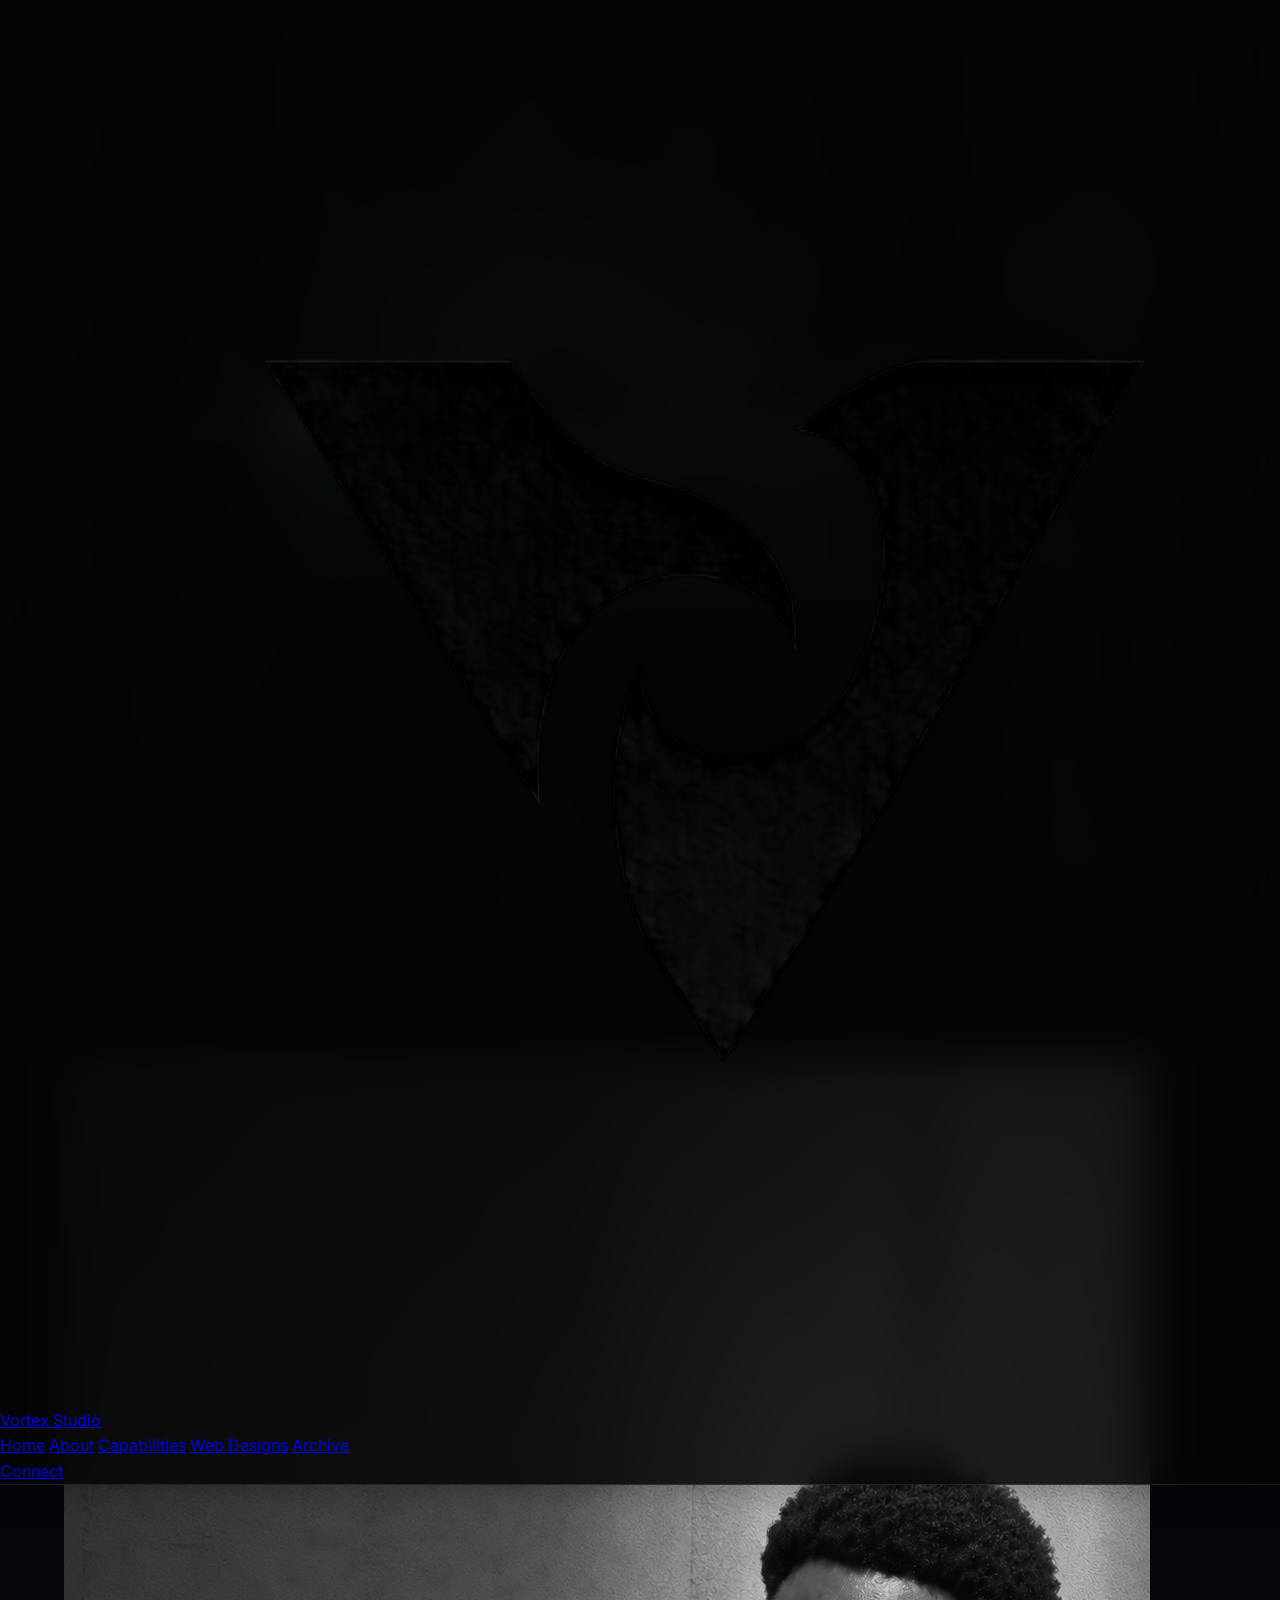
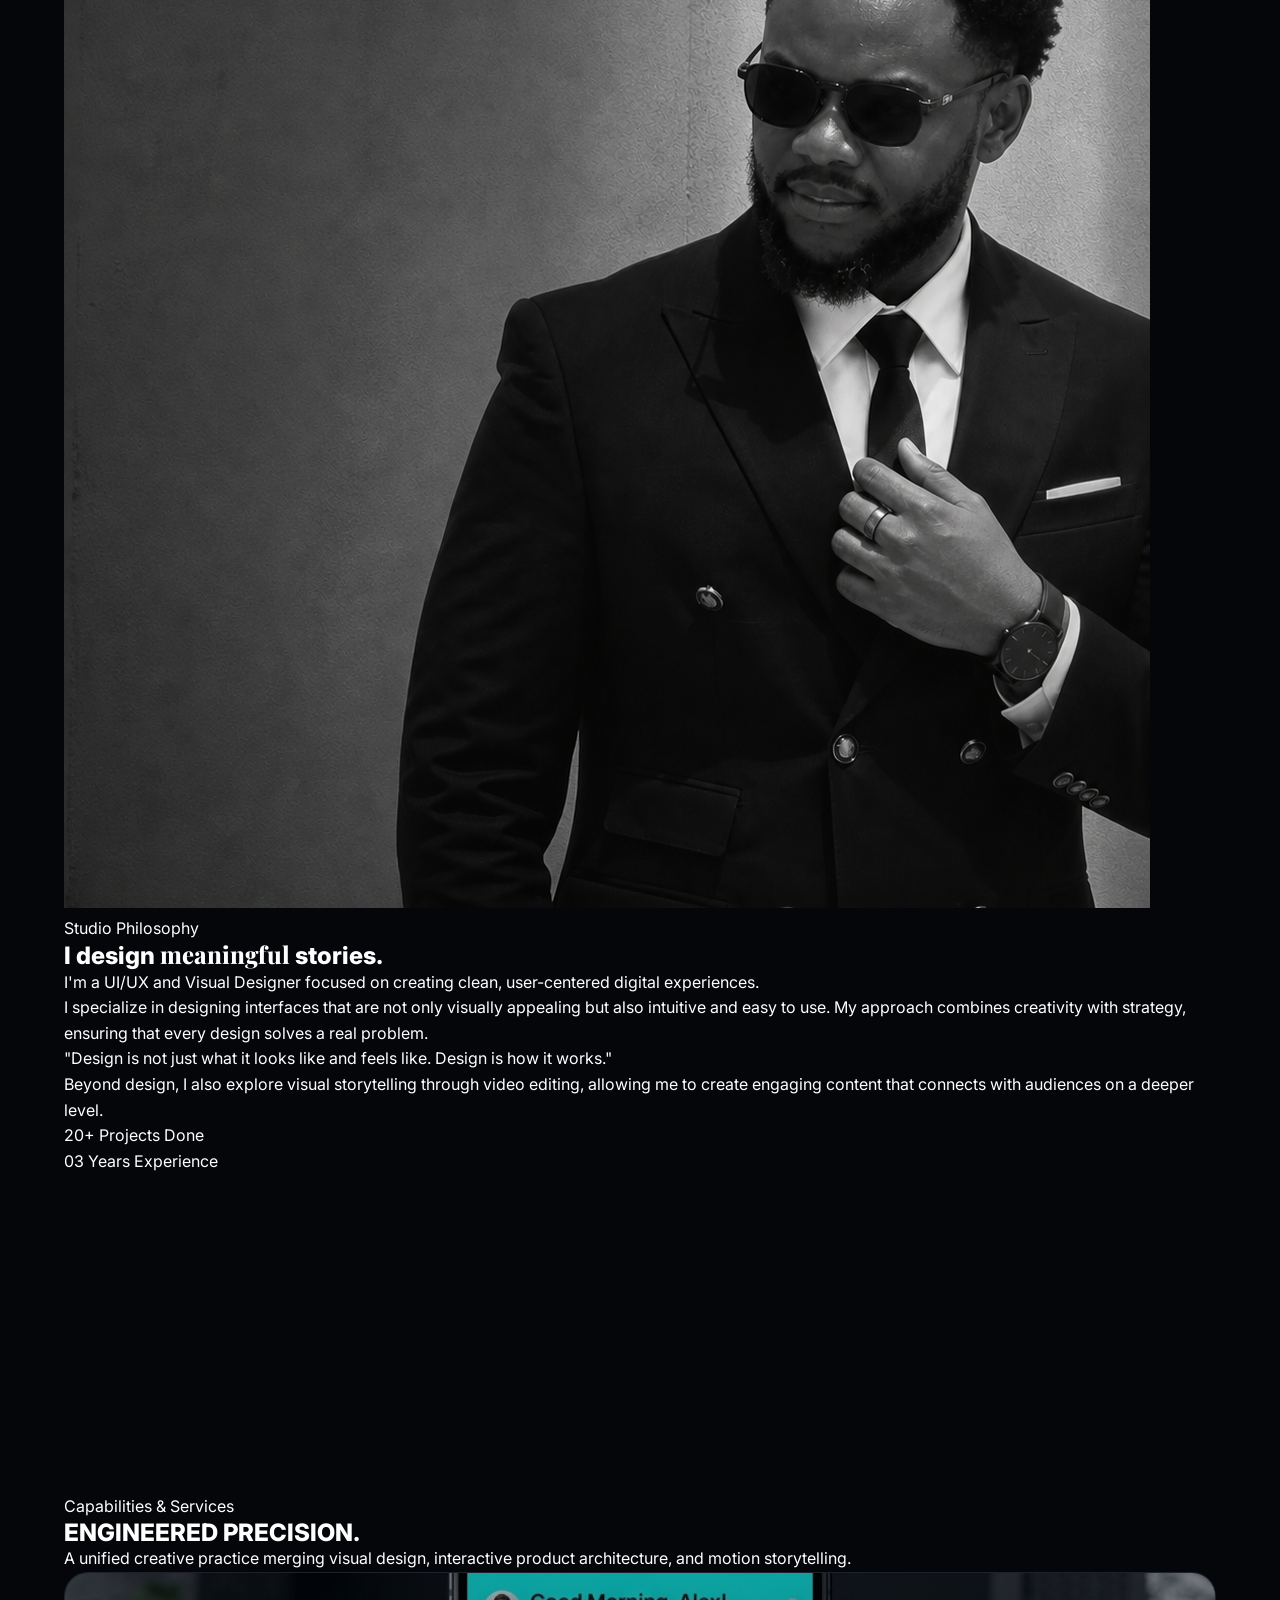
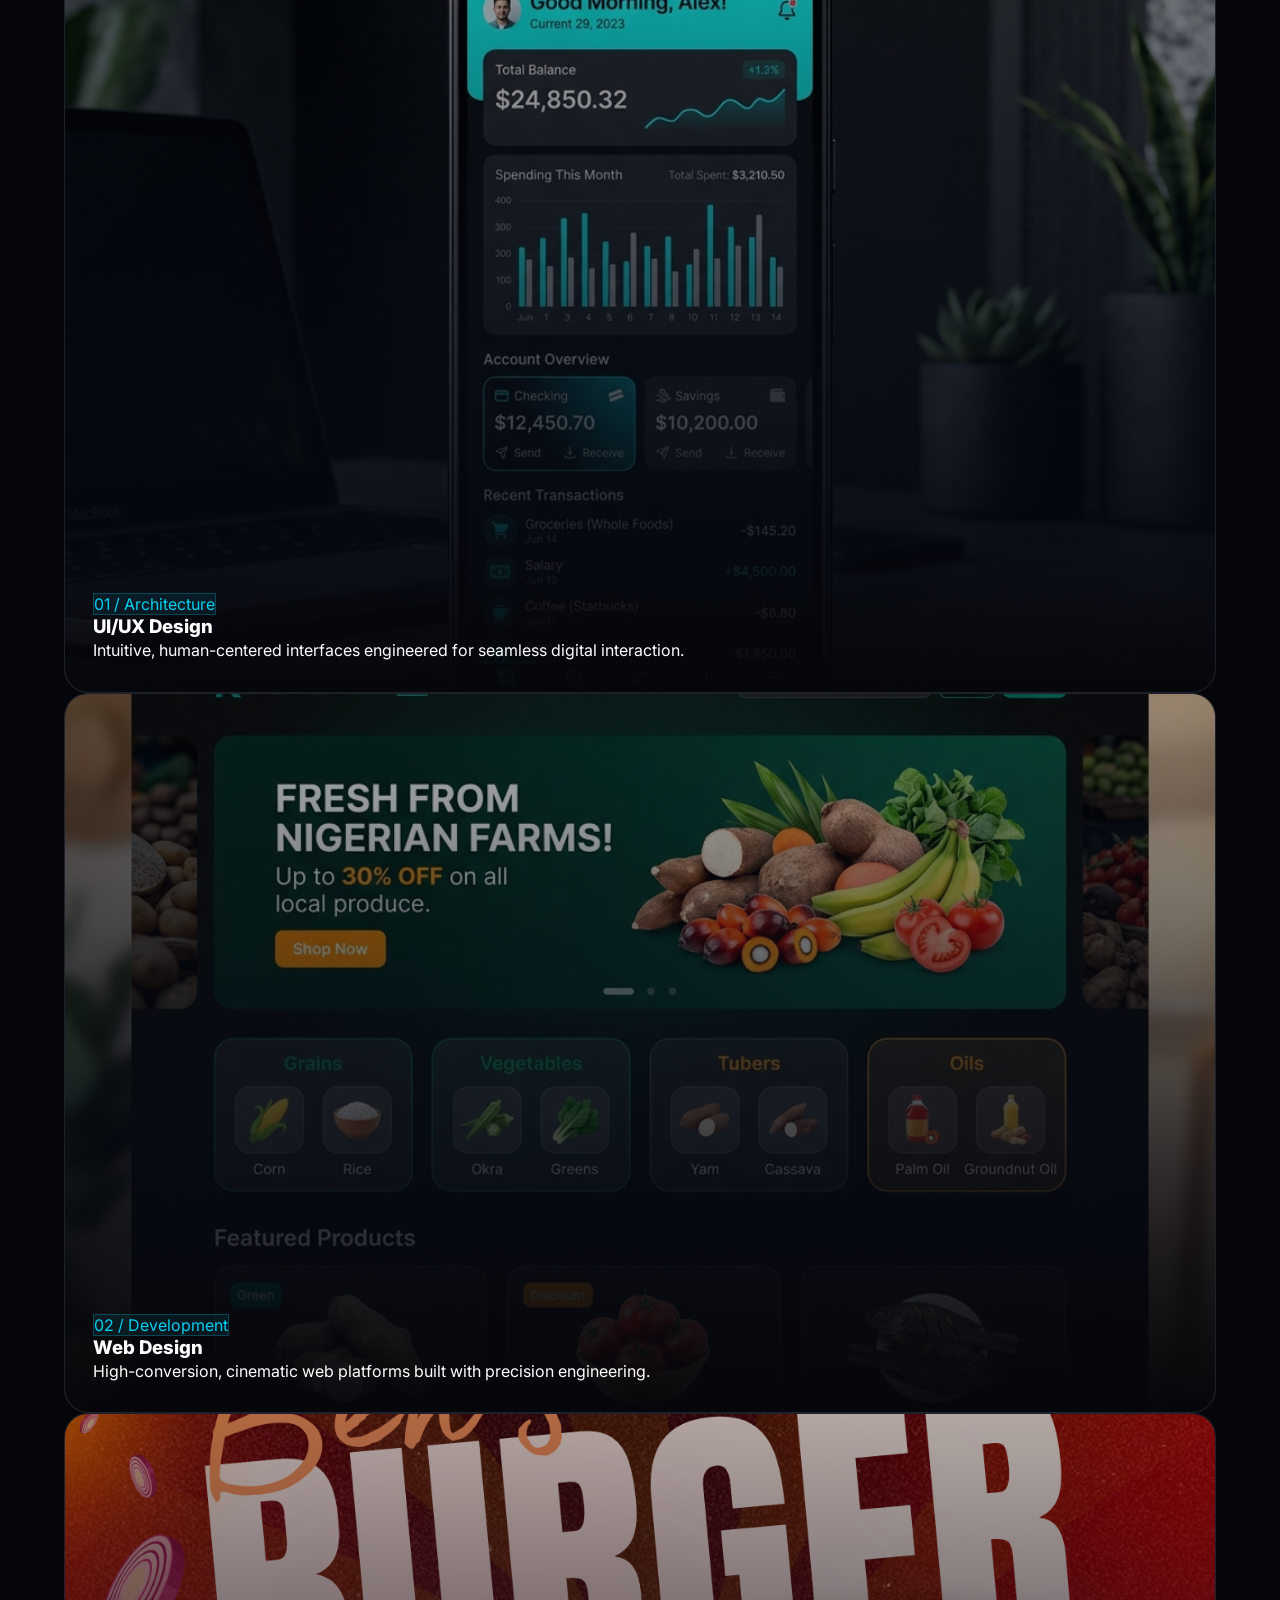
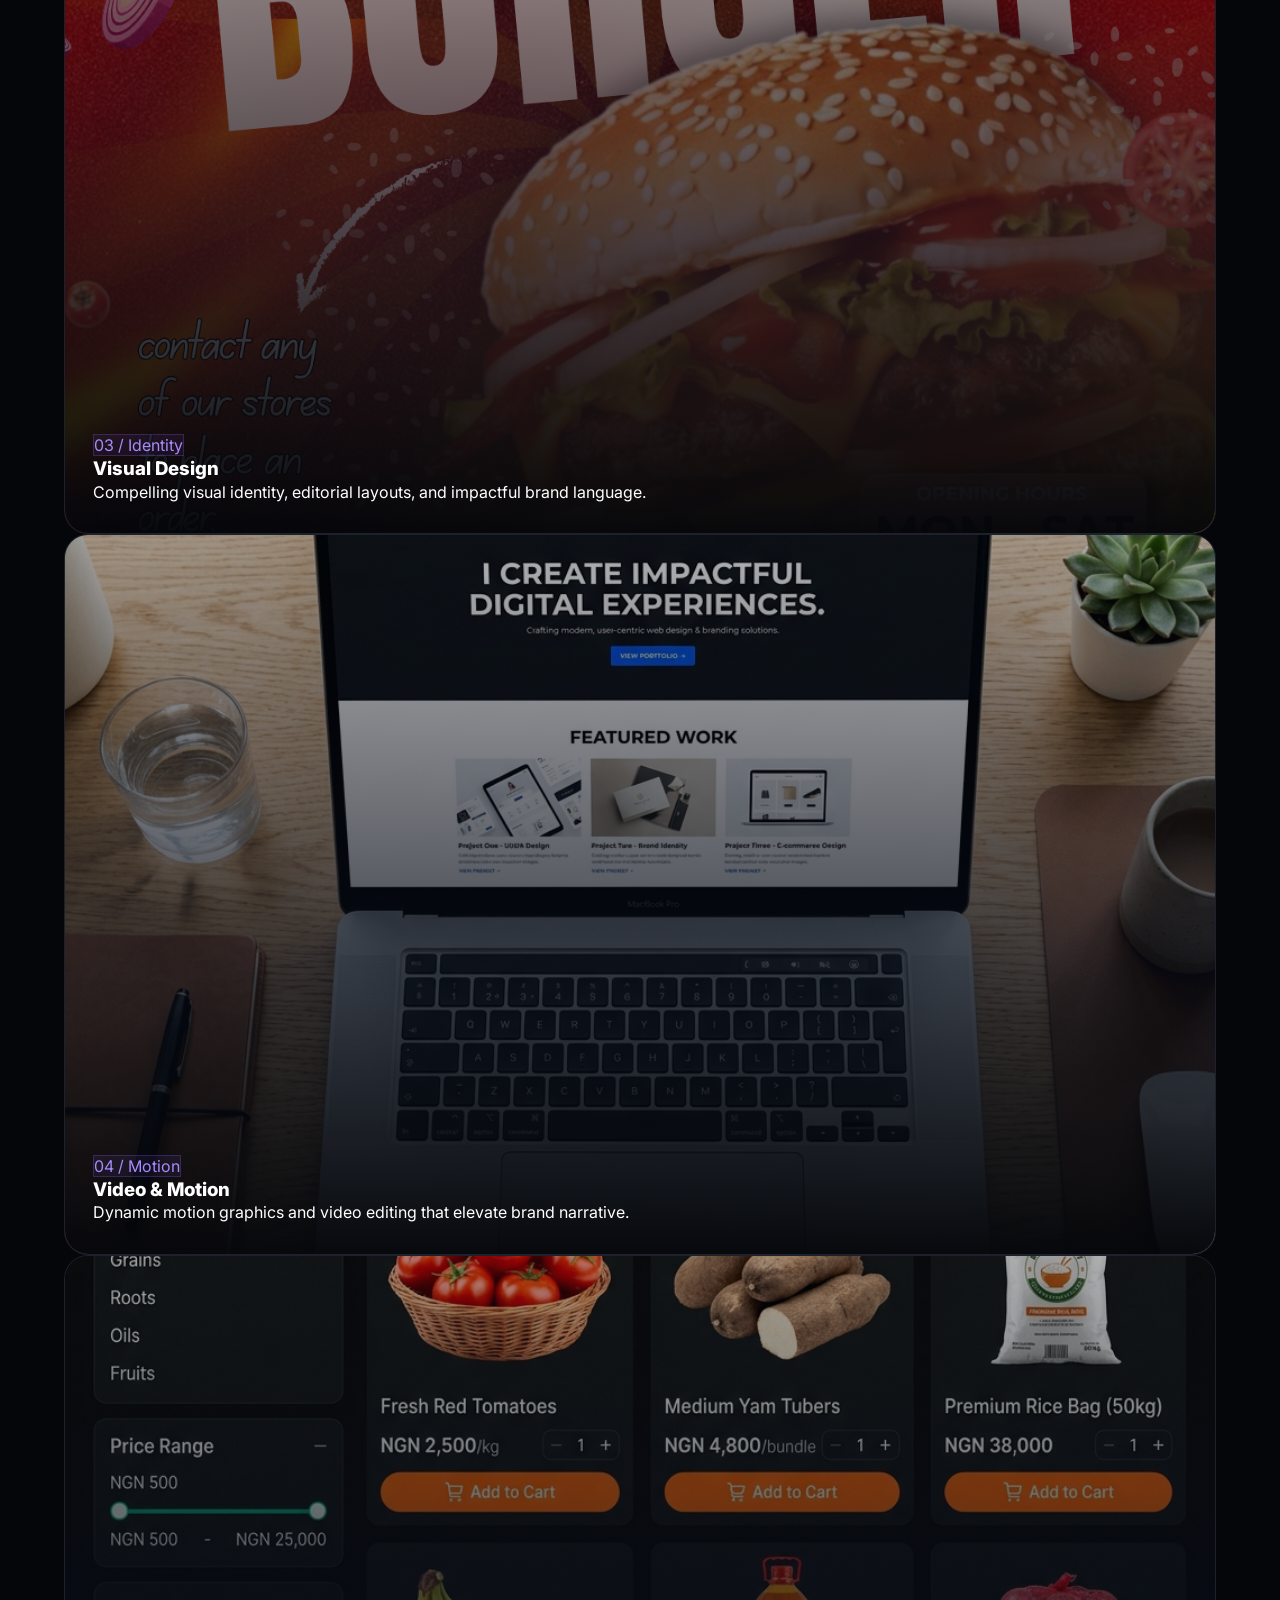
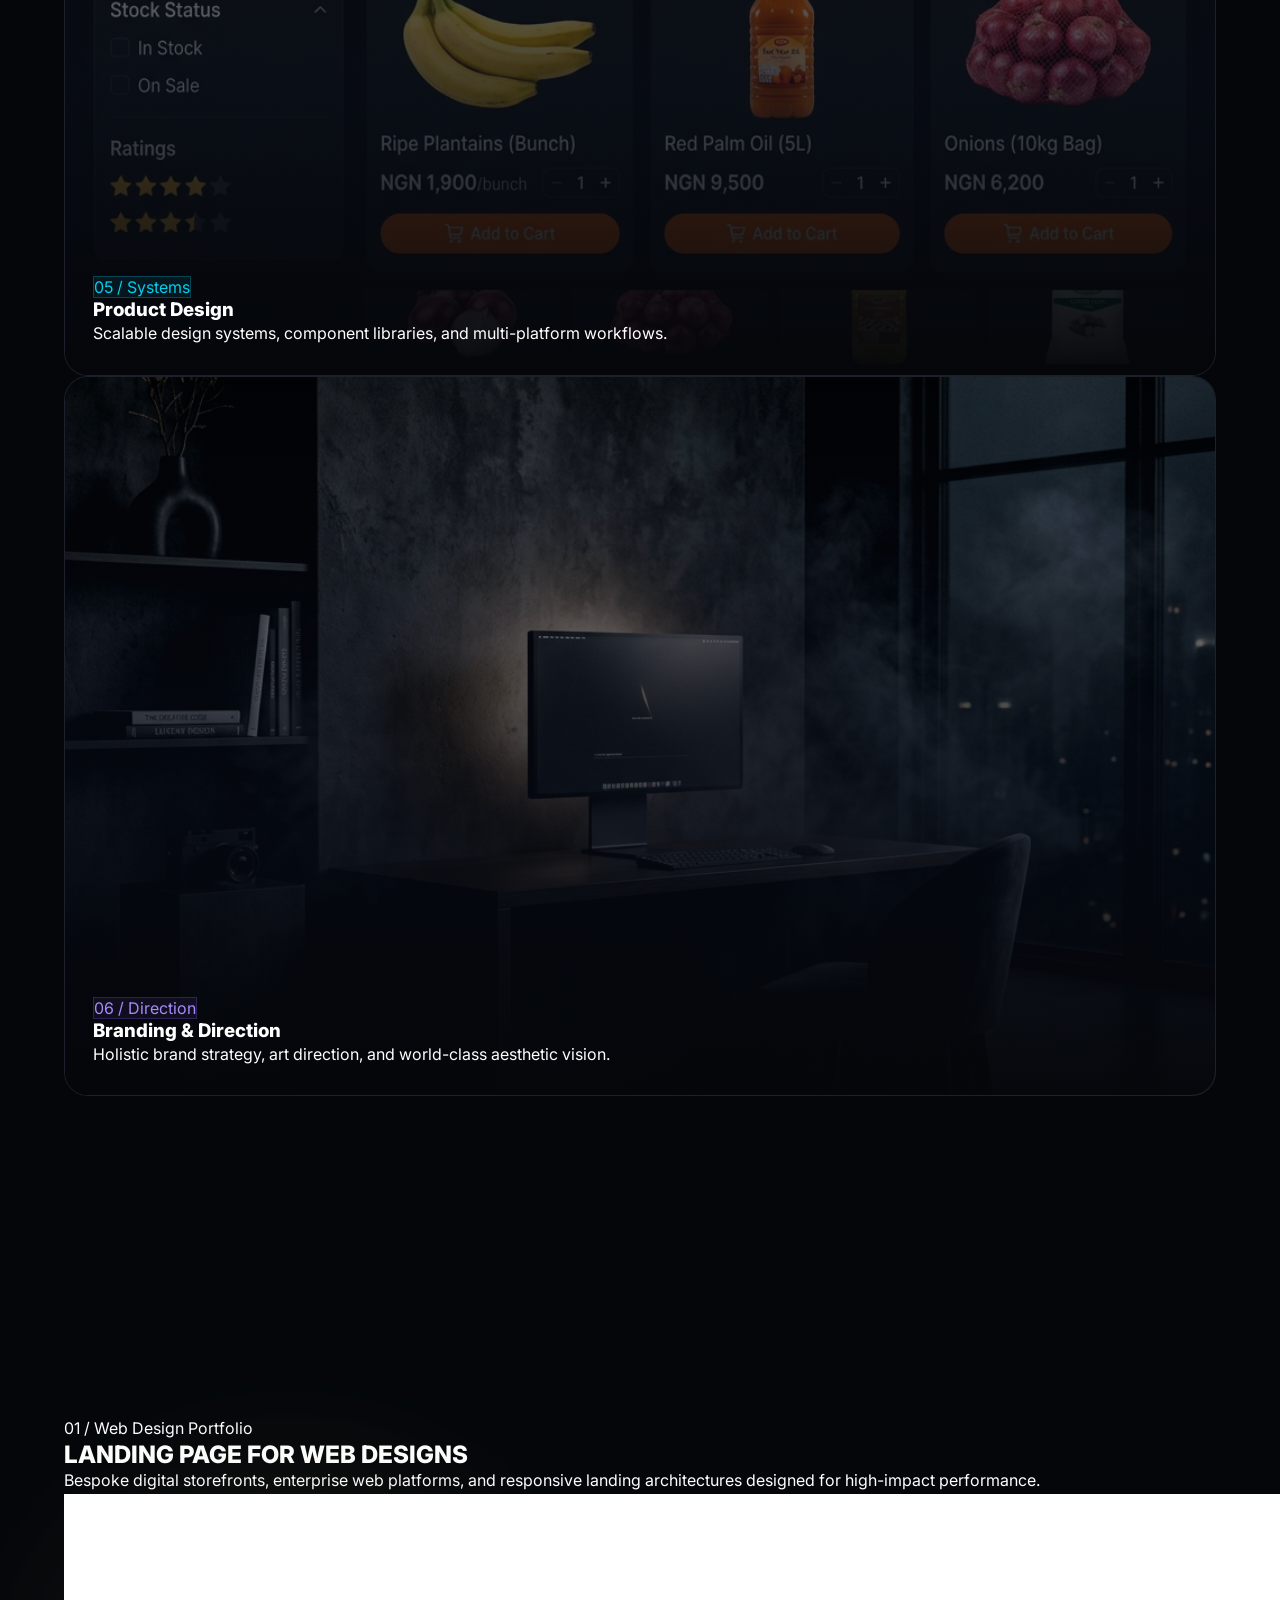
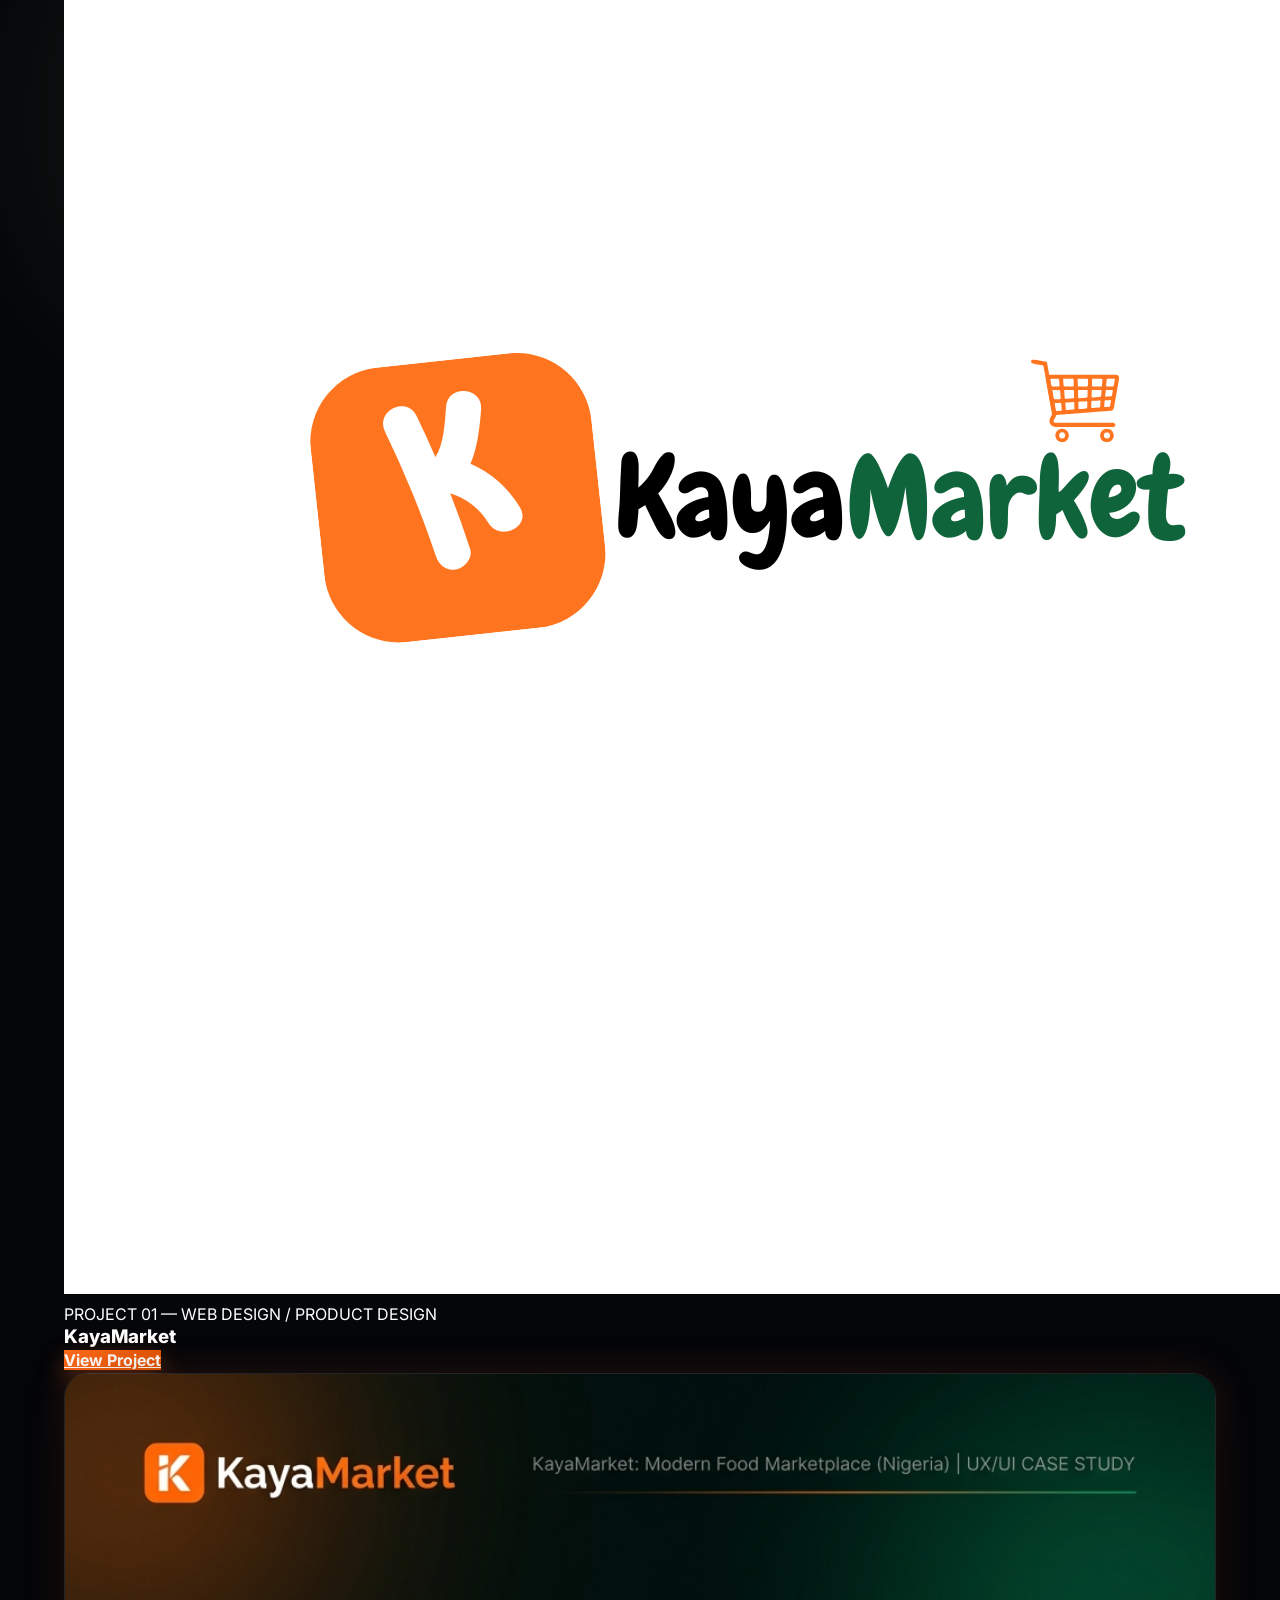
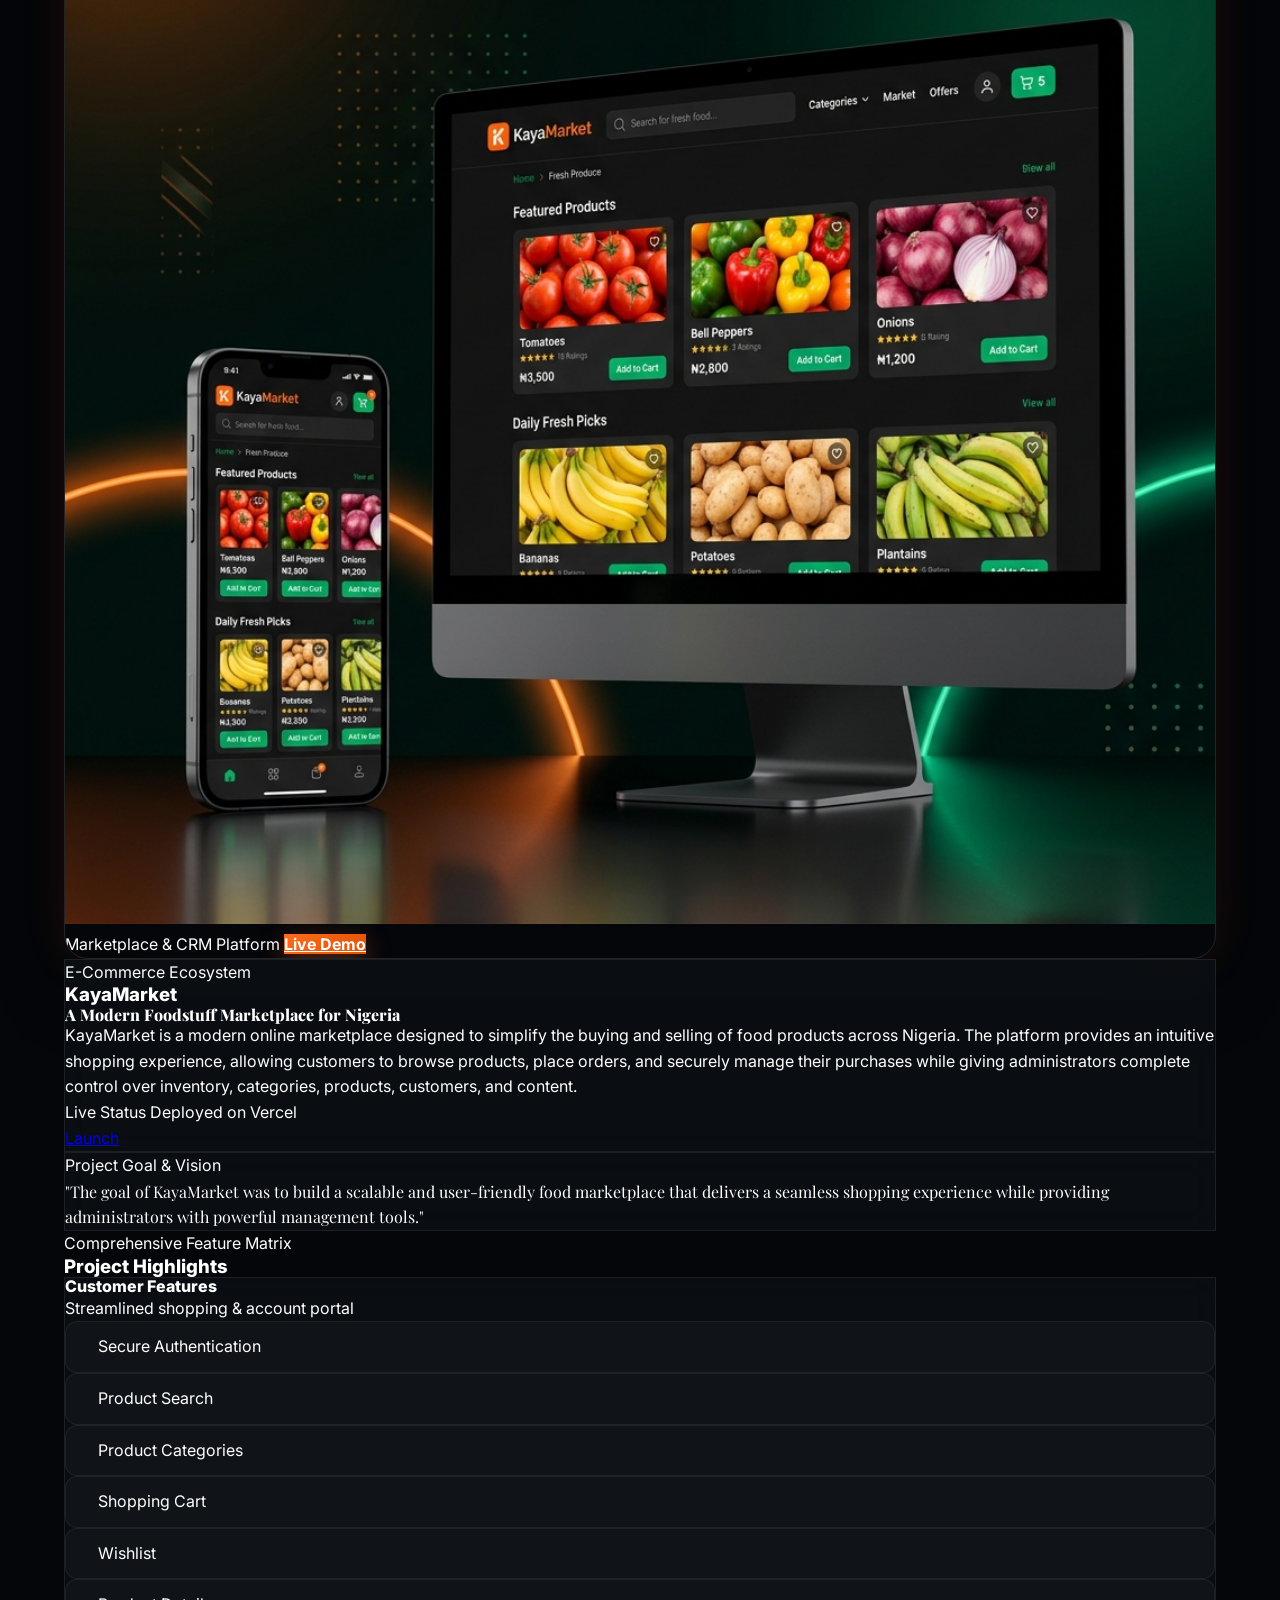
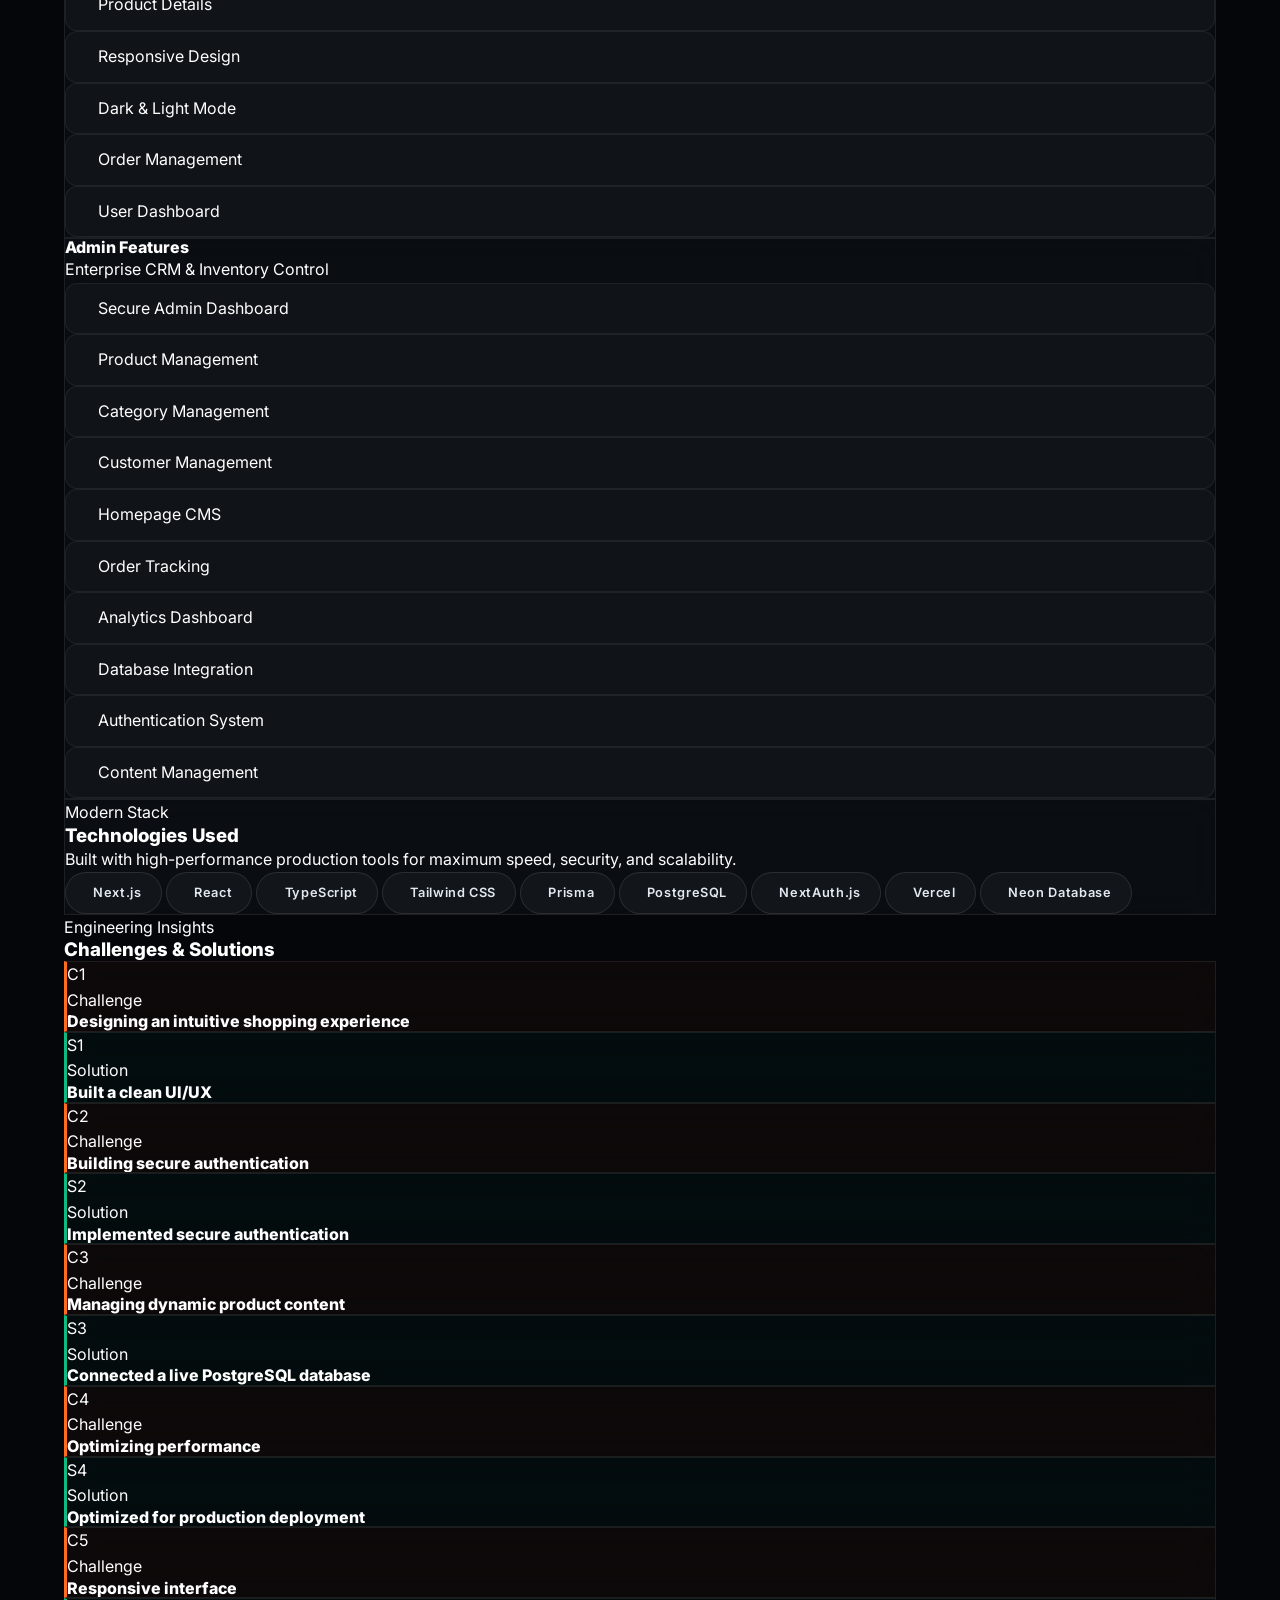
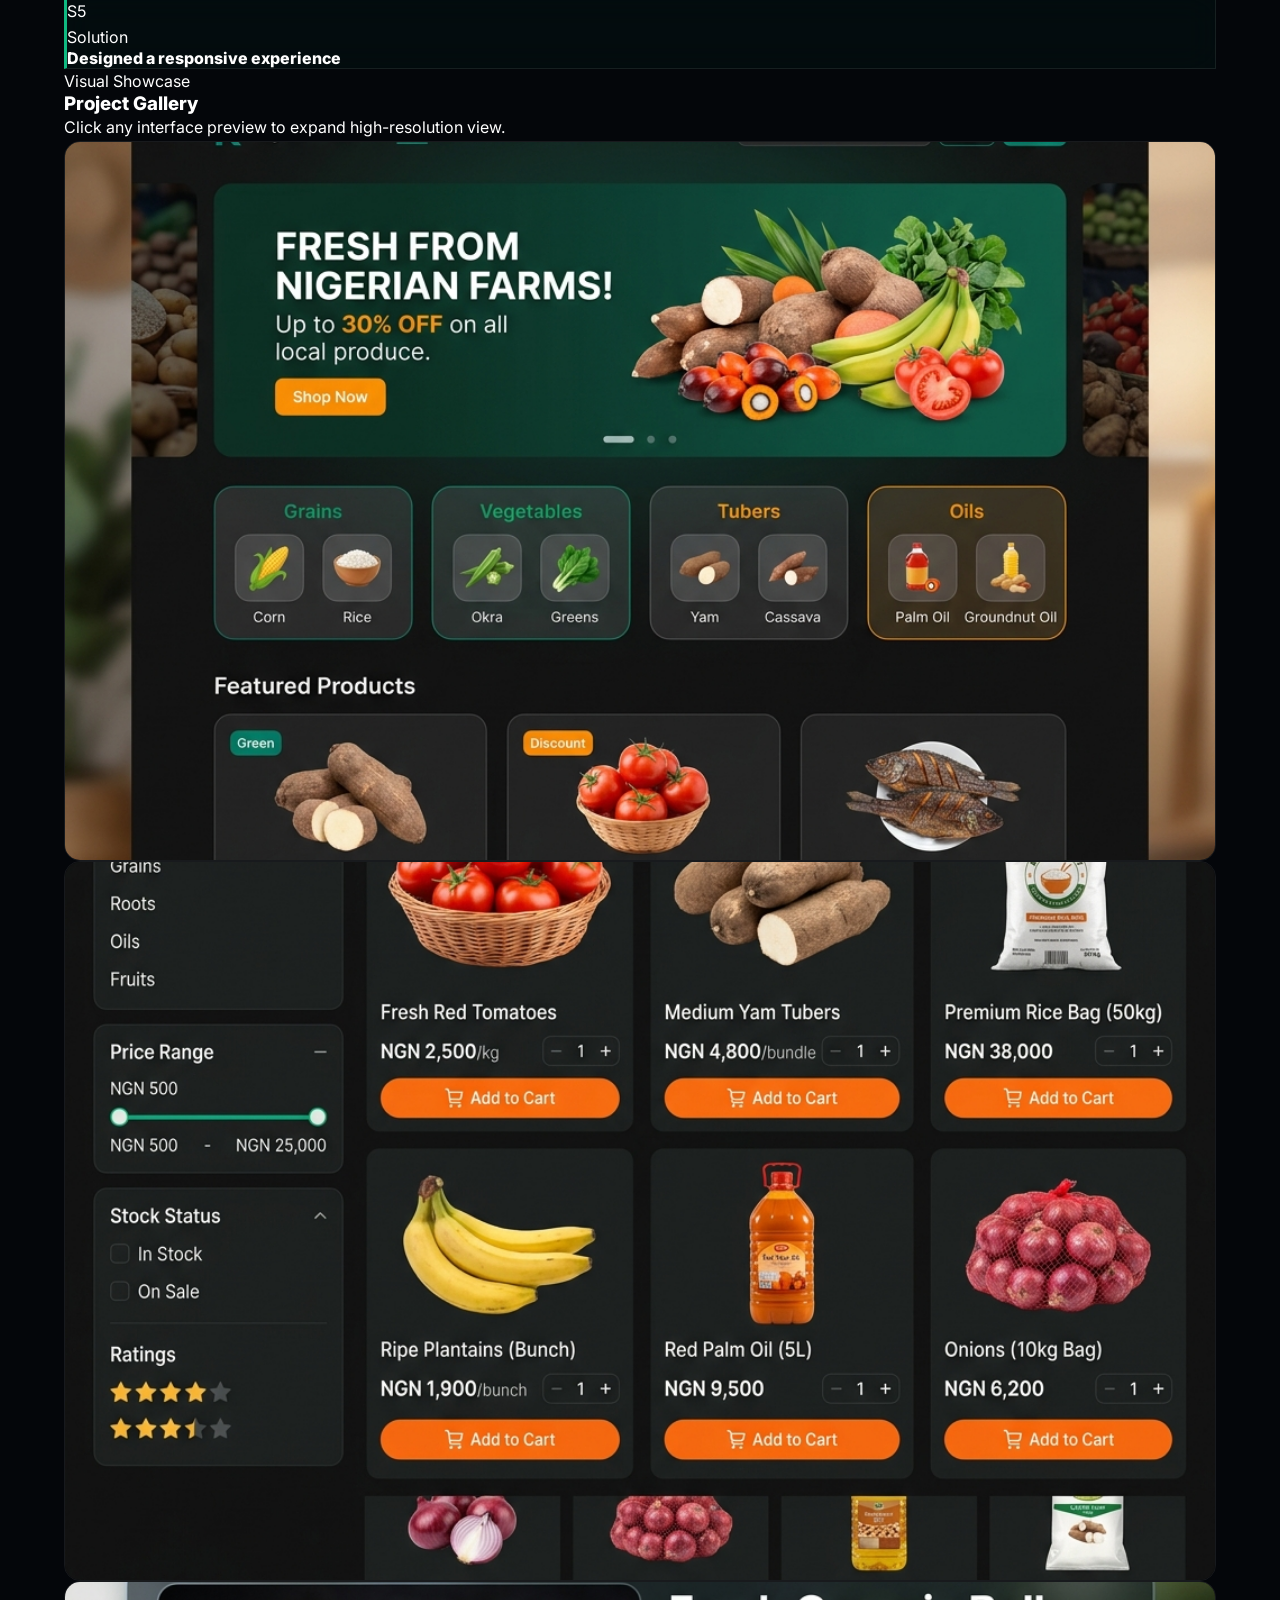
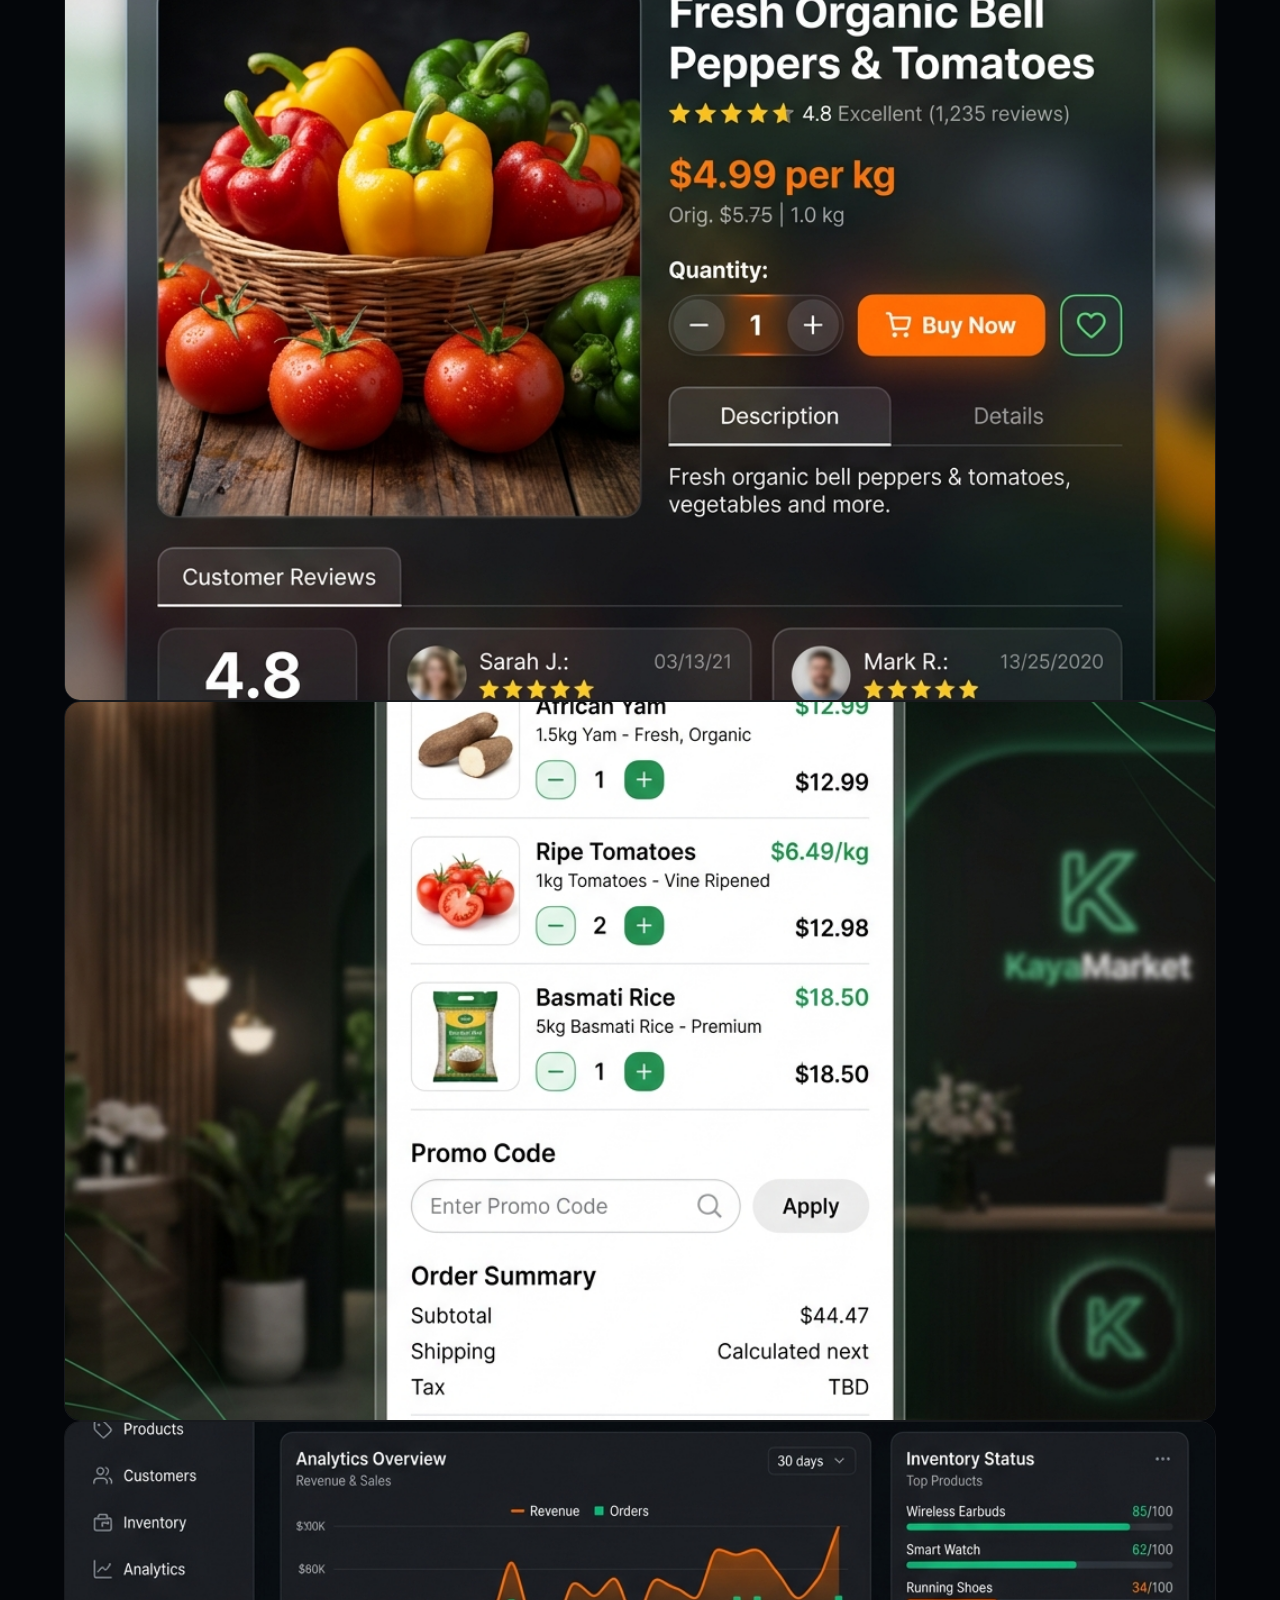
==== commit 98ea01ad: "feat: complete Vortex Studio brand evolution with unified image-first capabilities, dedicated web de" ====
--- a/index.html
+++ b/index.html
@@ -35,8 +35,10 @@
                 extend: {
                     colors: {
                         cyan: '#00CFEF',
-                        noir: '#050505',
-                        charcoal: '#0a0a0a',
+                        violet: '#8B5CF6',
+                        navy: '#0a1122',
+                        noir: '#04060a',
+                        charcoal: '#0c1322',
                     },
                     fontFamily: {
                         sans: ['Inter', 'sans-serif'],
@@ -56,27 +58,31 @@
             .text-glow {
                 text-shadow: 0 0 20px rgba(0, 207, 239, 0.4);
             }
+            .text-glow-violet {
+                text-shadow: 0 0 20px rgba(139, 92, 246, 0.4);
+            }
         }
     </style>
 </head>
 <body class="bg-noir text-white">
 
     <!-- Navigation -->
-    <nav class="fixed top-0 w-full z-50 px-8 py-4 flex justify-between items-center transition-all duration-300" id="main-nav">
-        <a href="#home" class="group flex items-center gap-3">
-            <picture class="h-10 flex items-center transition-transform duration-500 group-hover:scale-110">
+    <nav class="fixed top-0 w-full z-50 px-6 sm:px-10 py-4 flex justify-between items-center transition-all duration-300" id="main-nav">
+        <a href="#home" class="group flex items-center gap-3.5">
+            <picture class="h-11 sm:h-12 flex items-center transition-transform duration-500 group-hover:scale-105">
                 <source media="(prefers-color-scheme: light)" srcset="assets/logo%205.png">
                 <source media="(prefers-color-scheme: dark)" srcset="assets/logo%204.png">
-                <img src="assets/logo 4.png" alt="Vortex Studio" class="h-10 w-auto object-contain logo-brand">
+                <img src="assets/logo 4.png" alt="Vortex Studio" class="h-11 sm:h-12 w-auto object-contain logo-brand">
             </picture>
-            <span class="hidden lg:block text-[0.6rem] uppercase tracking-[0.4em] font-black text-cyan">Vortex Studio</span>
+            <span class="hidden lg:block text-[0.65rem] uppercase tracking-[0.4em] font-black text-cyan">Vortex Studio</span>
         </a>
         
-        <div class="hidden md:flex gap-10 text-[0.65rem] uppercase tracking-[0.25em] font-bold items-center">
+        <div class="hidden md:flex gap-9 text-[0.65rem] uppercase tracking-[0.25em] font-bold items-center">
             <a href="#home" class="hover:text-cyan transition-colors">Home</a>
             <a href="#about" class="hover:text-cyan transition-colors">About</a>
-            <a href="#services" class="hover:text-cyan transition-colors">Services</a>
-            <a href="#projects" class="hover:text-cyan transition-colors">Projects</a>
+            <a href="#services" class="hover:text-cyan transition-colors">Capabilities</a>
+            <a href="#projects" class="hover:text-cyan transition-colors">Web Designs</a>
+            <a href="#archive" class="hover:text-cyan transition-colors">Archive</a>
             
             <div class="h-4 w-px bg-white/10 mx-2"></div>
             
@@ -105,8 +111,9 @@
     <div class="mobile-menu" id="mobile-menu">
         <a href="#home" onclick="toggleMenu()">Home</a>
         <a href="#about" onclick="toggleMenu()">About</a>
-        <a href="#services" onclick="toggleMenu()">Services</a>
-        <a href="#projects" onclick="toggleMenu()">Projects</a>
+        <a href="#services" onclick="toggleMenu()">Capabilities</a>
+        <a href="#projects" onclick="toggleMenu()">Web Designs</a>
+        <a href="#archive" onclick="toggleMenu()">Archive</a>
         <a href="contact.html" onclick="toggleMenu()">Connect</a>
         
         <div class="flex gap-8 mt-8">
@@ -132,8 +139,8 @@
                 Visual Designer & UI/UX Specialist crafting cinematic digital experiences that define modern brands.
             </p>
             <div class="flex flex-col md:flex-row justify-center gap-6 fade-up" style="transition-delay: 0.3s;">
-                <a href="#projects" class="btn-premium btn-cyan">View Projects</a>
-                <a href="contact.html" class="btn-premium">Hire Me</a>
+                <a href="#projects" class="btn-premium btn-cyan">View Web Designs</a>
+                <a href="contact.html" class="btn-premium">Hire Studio</a>
             </div>
         </div>
 
@@ -143,18 +150,19 @@
     </section>
 
     <!-- About Section -->
-    <section id="about" class="bg-noir">
+    <section id="about" class="bg-noir relative overflow-hidden">
         <div class="max-w-7xl mx-auto grid md:grid-cols-2 gap-20 items-center">
             <div class="relative group fade-up">
                 <div class="absolute -inset-4 border border-cyan/20 translate-x-4 translate-y-4 group-hover:translate-x-0 group-hover:translate-y-0 transition-transform duration-700"></div>
                 <img src="assets/zuchy_about.png" alt="Nelson Portrait" class="relative z-10 w-full aspect-[4/5] object-cover grayscale group-hover:grayscale-0 transition-all duration-1000">
             </div>
             <div class="fade-up" style="transition-delay: 0.2s;">
-                <h2 class="text-4xl md:text-6xl mb-12">I design <span class="font-editorial italic font-normal text-cyan">meaningful</span> stories.</h2>
+                <span class="text-cyan text-xs font-bold tracking-[0.35em] uppercase block mb-3">Studio Philosophy</span>
+                <h2 class="text-4xl md:text-6xl mb-8">I design <span class="font-editorial italic font-normal text-cyan">meaningful</span> stories.</h2>
                 <div class="space-y-6 text-gray-muted leading-loose font-light">
                     <p>I'm a UI/UX and Visual Designer focused on creating clean, user-centered digital experiences.</p>
                     <p>I specialize in designing interfaces that are not only visually appealing but also intuitive and easy to use. My approach combines creativity with strategy, ensuring that every design solves a real problem.</p>
-                    <p class="border-l-2 border-cyan pl-6 italic">"Design is not just what it looks like and feels like. Design is how it works."</p>
+                    <p class="border-l-2 border-cyan pl-6 italic text-white/90">"Design is not just what it looks like and feels like. Design is how it works."</p>
                     <p>Beyond design, I also explore visual storytelling through video editing, allowing me to create engaging content that connects with audiences on a deeper level.</p>
                 </div>
                 <div class="mt-12 flex gap-12">
@@ -171,117 +179,149 @@
         </div>
     </section>
 
-    <!-- Skills Section (Minimalist) -->
-    <section id="skills" class="section-white">
+    <!-- Unified Capabilities & Services Section (Image-First) -->
+    <section id="services" class="bg-noir relative overflow-hidden py-28 border-t border-white/5">
+        <div id="capabilities" class="absolute -top-24"></div>
         <div class="max-w-7xl mx-auto">
-            <div class="mb-20 fade-up md:flex md:justify-between md:items-end">
-                <h2 class="text-5xl md:text-7xl text-left block">Capabilities.</h2>
-                <p class="text-gray-muted max-w-sm text-lg font-light mt-6 md:mt-0 text-left">Expertise spanning across the entire creative digital spectrum.</p>
-            </div>
-            
-            <div class="grid md:grid-cols-3 gap-px bg-white/5 border border-white/5">
-                <!-- Skill Group -->
-                <div class="p-12 bg-charcoal hover:bg-noir transition-colors duration-500 group fade-up text-left" style="transition-delay: 0.1s;">
-                    <span class="text-cyan text-xs font-bold tracking-[0.3em] uppercase mb-8 block">01 / Design</span>
-                    <ul class="space-y-4 text-xl font-medium text-left">
-                        <li class="hover:text-cyan transition-colors">UI/UX Design</li>
-                        <li class="hover:text-cyan transition-colors">Web & Mobile Design</li>
-                        <li class="hover:text-cyan transition-colors">Print Design</li>
-                        <li class="hover:text-cyan transition-colors">Visual Design</li>
-                    </ul>
-                </div>
-                <!-- Skill Group -->
-                <div class="p-12 bg-charcoal hover:bg-noir transition-colors duration-500 group fade-up text-left" style="transition-delay: 0.2s;">
-                    <span class="text-cyan text-xs font-bold tracking-[0.3em] uppercase mb-8 block">02 / Creative</span>
-                    <ul class="space-y-4 text-xl font-medium text-left">
-                        <li class="hover:text-cyan transition-colors">Wireframing</li>
-                        <li class="hover:text-cyan transition-colors">Prototyping</li>
-                        <li class="hover:text-cyan transition-colors">Storytelling</li>
-                        <li class="hover:text-cyan transition-colors">User Research</li>
-                    </ul>
-                </div>
-                <!-- Skill Group -->
-                <div class="p-12 bg-charcoal hover:bg-noir transition-colors duration-500 group fade-up text-left" style="transition-delay: 0.3s;">
-                    <span class="text-cyan text-xs font-bold tracking-[0.3em] uppercase mb-8 block">03 / Tools</span>
-                    <ul class="space-y-4 text-xl font-medium text-left">
-                        <li class="hover:text-cyan transition-colors">Figma</li>
-                        <li class="hover:text-cyan transition-colors">Adobe Photoshop</li>
-                        <li class="hover:text-cyan transition-colors">Capcut / Editing</li>
-                        <li class="hover:text-cyan transition-colors">Canva</li>
-                    </ul>
+            <div class="flex flex-col md:flex-row md:items-end justify-between mb-16 gap-6 fade-up">
+                <div>
+                    <div class="flex items-center gap-3 mb-3">
+                        <span class="inline-block w-2 h-2 rounded-full bg-cyan shadow-[0_0_10px_#00CFEF]"></span>
+                        <span class="text-cyan text-xs font-bold tracking-[0.4em] uppercase">Capabilities & Services</span>
+                    </div>
+                    <h2 class="text-4xl md:text-7xl font-black uppercase">
+                        ENGINEERED <span class="text-outline">PRECISION</span>.
+                    </h2>
+                </div>
+                <p class="text-gray-muted max-w-md text-sm md:text-base font-light leading-relaxed">
+                    A unified creative practice merging visual design, interactive product architecture, and motion storytelling.
+                </p>
+            </div>
+
+            <!-- 6 Image-First Capability Showcase Cards -->
+            <div class="grid md:grid-cols-2 lg:grid-cols-3 gap-8">
+                <!-- 01. UI/UX Design -->
+                <div class="capability-card group fade-up">
+                    <div class="image-wrap">
+                        <img src="assets/project_finance_app.png" alt="UI/UX Design Architecture">
+                        <div class="card-overlay"></div>
+                    </div>
+                    <div class="content-box">
+                        <span class="inline-block px-3 py-1 rounded-full badge-vortex text-[0.65rem] font-bold uppercase tracking-wider mb-2.5">01 / Architecture</span>
+                        <h3 class="text-2xl font-bold text-white mb-1.5 group-hover:text-cyan transition-colors">UI/UX Design</h3>
+                        <p class="text-gray-muted text-xs font-light leading-relaxed">Intuitive, human-centered interfaces engineered for seamless digital interaction.</p>
+                    </div>
+                </div>
+
+                <!-- 02. Web Design -->
+                <div class="capability-card group fade-up" style="transition-delay: 0.1s;">
+                    <div class="image-wrap">
+                        <img src="assets/kayamarket/homepage.png" alt="Web Design & Landing Platforms">
+                        <div class="card-overlay"></div>
+                    </div>
+                    <div class="content-box">
+                        <span class="inline-block px-3 py-1 rounded-full badge-vortex text-[0.65rem] font-bold uppercase tracking-wider mb-2.5">02 / Development</span>
+                        <h3 class="text-2xl font-bold text-white mb-1.5 group-hover:text-cyan transition-colors">Web Design</h3>
+                        <p class="text-gray-muted text-xs font-light leading-relaxed">High-conversion, cinematic web platforms built with precision engineering.</p>
+                    </div>
+                </div>
+
+                <!-- 03. Visual Design -->
+                <div class="capability-card group fade-up" style="transition-delay: 0.15s;">
+                    <div class="image-wrap">
+                        <img src="assets/BC.png" alt="Visual Design Systems">
+                        <div class="card-overlay"></div>
+                    </div>
+                    <div class="content-box">
+                        <span class="inline-block px-3 py-1 rounded-full badge-violet text-[0.65rem] font-bold uppercase tracking-wider mb-2.5">03 / Identity</span>
+                        <h3 class="text-2xl font-bold text-white mb-1.5 group-hover:text-violet transition-colors">Visual Design</h3>
+                        <p class="text-gray-muted text-xs font-light leading-relaxed">Compelling visual identity, editorial layouts, and impactful brand language.</p>
+                    </div>
+                </div>
+
+                <!-- 04. Video / Motion -->
+                <div class="capability-card group fade-up" style="transition-delay: 0.2s;">
+                    <div class="image-wrap">
+                        <img src="assets/project_landing_page.png" alt="Video & Motion Storytelling">
+                        <div class="card-overlay"></div>
+                    </div>
+                    <div class="content-box">
+                        <span class="inline-block px-3 py-1 rounded-full badge-violet text-[0.65rem] font-bold uppercase tracking-wider mb-2.5">04 / Motion</span>
+                        <h3 class="text-2xl font-bold text-white mb-1.5 group-hover:text-violet transition-colors">Video & Motion</h3>
+                        <p class="text-gray-muted text-xs font-light leading-relaxed">Dynamic motion graphics and video editing that elevate brand narrative.</p>
+                    </div>
+                </div>
+
+                <!-- 05. Product Design -->
+                <div class="capability-card group fade-up" style="transition-delay: 0.25s;">
+                    <div class="image-wrap">
+                        <img src="assets/kayamarket/products.png" alt="Product Design Systems">
+                        <div class="card-overlay"></div>
+                    </div>
+                    <div class="content-box">
+                        <span class="inline-block px-3 py-1 rounded-full badge-vortex text-[0.65rem] font-bold uppercase tracking-wider mb-2.5">05 / Systems</span>
+                        <h3 class="text-2xl font-bold text-white mb-1.5 group-hover:text-cyan transition-colors">Product Design</h3>
+                        <p class="text-gray-muted text-xs font-light leading-relaxed">Scalable design systems, component libraries, and multi-platform workflows.</p>
+                    </div>
+                </div>
+
+                <!-- 06. Branding & Direction -->
+                <div class="capability-card group fade-up" style="transition-delay: 0.3s;">
+                    <div class="image-wrap">
+                        <img src="assets/hero_premium.png" alt="Branding & Creative Direction">
+                        <div class="card-overlay"></div>
+                    </div>
+                    <div class="content-box">
+                        <span class="inline-block px-3 py-1 rounded-full badge-violet text-[0.65rem] font-bold uppercase tracking-wider mb-2.5">06 / Direction</span>
+                        <h3 class="text-2xl font-bold text-white mb-1.5 group-hover:text-violet transition-colors">Branding & Direction</h3>
+                        <p class="text-gray-muted text-xs font-light leading-relaxed">Holistic brand strategy, art direction, and world-class aesthetic vision.</p>
+                    </div>
                 </div>
             </div>
         </div>
     </section>
 
-    <!-- Services Section -->
-    <section id="services" class="bg-noir overflow-hidden">
+    <!-- LANDING PAGE FOR WEB DESIGNS Section -->
+    <section id="projects" class="bg-noir relative overflow-hidden py-32 border-t border-white/5">
         <div class="max-w-7xl mx-auto">
-            <h2 class="text-5xl md:text-8xl font-black text-outline uppercase mb-20 fade-up">Services I Offer.</h2>
-            
-            <div class="space-y-0 border-t border-white/10">
-                <!-- Service Item -->
-                <div class="group py-12 border-b border-white/10 hover:bg-white/[0.02] transition-colors relative flex flex-col md:flex-row justify-between items-center px-8 fade-up">
-                    <div class="flex items-center gap-8 mb-6 md:mb-0">
-                        <span class="text-white/20 font-black text-4xl group-hover:text-cyan transition-colors">01</span>
-                        <h3 class="text-3xl md:text-5xl font-bold">UI/UX Design</h3>
-                    </div>
-                    <p class="text-gray-muted max-w-md text-sm font-light md:text-right">Designing intuitive, user-centered interfaces that provide seamless experiences across platforms.</p>
-                </div>
-                <!-- Service Item -->
-                <div class="group py-12 border-b border-white/10 hover:bg-white/[0.02] transition-colors relative flex flex-col md:flex-row justify-between items-center px-8 fade-up">
-                    <div class="flex items-center gap-8 mb-6 md:mb-0">
-                        <span class="text-white/20 font-black text-4xl group-hover:text-cyan transition-colors">02</span>
-                        <h3 class="text-3xl md:text-5xl font-bold">Web Design</h3>
-                    </div>
-                    <p class="text-gray-muted max-w-md text-sm font-light md:text-right">Creating responsive and visually engaging landing pages that capture attention and drive action.</p>
-                </div>
-                <!-- Service Item -->
-                <div class="group py-12 border-b border-white/10 hover:bg-white/[0.02] transition-colors relative flex flex-col md:flex-row justify-between items-center px-8 fade-up">
-                    <div class="flex items-center gap-8 mb-6 md:mb-0">
-                        <span class="text-white/20 font-black text-4xl group-hover:text-cyan transition-colors">03</span>
-                        <h3 class="text-3xl md:text-5xl font-bold">Visual Design</h3>
-                    </div>
-                    <p class="text-gray-muted max-w-md text-sm font-light md:text-right">Crafting visually compelling designs that combine typography and layout to leave a strong impression.</p>
-                </div>
-                <!-- Service Item -->
-                <div class="group py-12 border-b border-white/10 hover:bg-white/[0.02] transition-colors relative flex flex-col md:flex-row justify-between items-center px-8 fade-up">
-                    <div class="flex items-center gap-8 mb-6 md:mb-0">
-                        <span class="text-white/20 font-black text-4xl group-hover:text-cyan transition-colors">04</span>
-                        <h3 class="text-3xl md:text-5xl font-bold">Video Editing</h3>
-                    </div>
-                    <p class="text-gray-muted max-w-md text-sm font-light md:text-right">Editing dynamic video content that enhances storytelling and captures audience attention.</p>
-                </div>
-            </div>
-        </div>
-    </section>
-
-    <!-- Projects Section -->
-    <section id="projects" class="bg-noir relative overflow-hidden">
-        <div class="max-w-7xl mx-auto">
-
-            <!-- KayaMarket Flagship Featured Case Study Section -->
+
+            <!-- Section Title -->
+            <div class="flex flex-col md:flex-row md:items-end justify-between mb-16 gap-6 fade-up">
+                <div>
+                    <div class="flex items-center gap-3 mb-3">
+                        <span class="inline-block w-2.5 h-2.5 rounded-full bg-cyan animate-pulse"></span>
+                        <span class="text-cyan text-xs font-bold tracking-[0.4em] uppercase">01 / Web Design Portfolio</span>
+                    </div>
+                    <h2 class="text-4xl md:text-7xl font-black uppercase">
+                        LANDING PAGE FOR <span class="text-outline">WEB DESIGNS</span>
+                    </h2>
+                </div>
+                <p class="text-gray-muted max-w-md text-sm md:text-base font-light leading-relaxed">
+                    Bespoke digital storefronts, enterprise web platforms, and responsive landing architectures designed for high-impact performance.
+                </p>
+            </div>
+
+            <!-- Web Design Sequence: Project 01 — KayaMarket -->
             <div id="kayamarket-featured" class="relative mb-32 pt-4">
                 <!-- Background Glow Blobs -->
                 <div class="kaya-ambient-glow kaya-glow-orange -top-20 -left-20"></div>
                 <div class="kaya-ambient-glow kaya-glow-green bottom-0 right-0"></div>
 
-                <!-- Section Header Tag -->
+                <!-- Project Header Card -->
                 <div class="flex flex-col md:flex-row md:items-center justify-between mb-12 gap-6 fade-up">
                     <div class="flex items-center gap-4">
-                        <div class="w-12 h-12 rounded-2xl bg-[#FF6B1F]/10 border border-[#FF6B1F]/30 flex items-center justify-center p-2">
+                        <div class="w-14 h-14 rounded-2xl bg-[#FF6B1F]/10 border border-[#FF6B1F]/30 flex items-center justify-center p-2.5">
                             <img src="assets/K.png" alt="KayaMarket Logo Icon" class="w-full h-full object-contain">
                         </div>
                         <div>
                             <div class="flex items-center gap-3">
-                                <span class="inline-block w-2.5 h-2.5 rounded-full bg-[#FF6B1F] animate-pulse"></span>
-                                <span class="text-[#FF6B1F] text-xs font-bold tracking-[0.35em] uppercase">Featured Flagship Case Study</span>
-                            </div>
-                            <h2 class="text-4xl md:text-6xl font-black mt-1">KayaMarket</h2>
+                                <span class="text-[#FF6B1F] text-xs font-bold tracking-[0.35em] uppercase">PROJECT 01 — WEB DESIGN / PRODUCT DESIGN</span>
+                            </div>
+                            <h3 class="text-3xl md:text-5xl font-black mt-1">KayaMarket</h3>
                         </div>
                     </div>
                     <a href="https://kayamarket-two.vercel.app/" target="_blank" rel="noopener noreferrer" class="btn-kaya-orange px-8 py-4 rounded-full flex items-center justify-center gap-3 text-xs uppercase tracking-widest self-start md:self-auto group">
-                        <span>Visit Live Website</span>
+                        <span>View Project</span>
                         <i class="ph ph-arrow-up-right text-lg transition-transform group-hover:translate-x-0.5 group-hover:-translate-y-0.5"></i>
                     </a>
                 </div>
@@ -701,7 +741,7 @@
             <!-- Divider Line -->
             <div class="h-px w-full bg-gradient-to-r from-transparent via-white/10 to-transparent mb-24"></div>
 
-            <div class="flex justify-between items-end mb-20 fade-up">
+            <div id="archive" class="flex justify-between items-end mb-20 fade-up">
                 <div>
                     <span class="text-cyan text-xs font-bold tracking-[0.4em] uppercase mb-4 block">Selected Works</span>
                     <h2 class="text-5xl md:text-7xl font-black">Archive.</h2>
@@ -807,10 +847,10 @@
     <footer class="bg-noir py-20 px-8 border-t border-white/5">
         <div class="max-w-7xl mx-auto grid md:grid-cols-4 gap-12">
             <div class="col-span-2">
-                <picture class="h-12 mb-8 block">
+                <picture class="h-14 sm:h-16 mb-8 block">
                     <source media="(prefers-color-scheme: light)" srcset="assets/logo%205.png">
                     <source media="(prefers-color-scheme: dark)" srcset="assets/logo%204.png">
-                    <img src="assets/logo 4.png" alt="Vortex Studio Logo" class="h-12 w-auto object-contain logo-brand">
+                    <img src="assets/logo 4.png" alt="Vortex Studio Logo" class="h-14 sm:h-16 w-auto object-contain logo-brand">
                 </picture>
                 <p class="text-gray-muted max-w-sm text-sm font-light leading-loose">
                     Designing visuals that speak, move, and connect. A premium digital studio for modern creators and visionary brands.
--- a/style.css
+++ b/style.css
@@ -1,14 +1,20 @@
 @import url('https://fonts.googleapis.com/css2?family=Inter:wght@300;400;500;600;700;800;900&family=Playfair+Display:ital,wght@0,400;0,700;1,400&display=swap');
 
 :root {
-    --noir: #050505;
-    --charcoal: #0a0a0a;
+    --noir: #04060a;
+    --navy-deep: #060b16;
+    --navy-surface: #0a1122;
+    --charcoal: #0c1322;
     --cyan: #00CFEF;
-    --cyan-dim: rgba(0, 207, 239, 0.1);
+    --cyan-dim: rgba(0, 207, 239, 0.12);
+    --cyan-glow: rgba(0, 207, 239, 0.35);
+    --violet: #8B5CF6;
+    --violet-dim: rgba(139, 92, 246, 0.12);
+    --violet-glow: rgba(139, 92, 246, 0.35);
     --white: #ffffff;
     --gray-light: #f0f0f0;
-    --gray-muted: #a0a0a0;
-    --gray-dark: #1a1a1a;
+    --gray-muted: #94a3b8;
+    --gray-dark: #1e293b;
     --transition-slow: all 0.8s cubic-bezier(0.16, 1, 0.3, 1);
     --transition-fast: all 0.3s ease;
     
@@ -843,3 +849,118 @@
     content: url('assets/logo 4.png') !important;
 }
 
+/* Vortex Studio Aesthetic Tokens & Components */
+.vortex-card {
+    background: linear-gradient(145deg, rgba(12, 19, 34, 0.7) 0%, rgba(6, 11, 22, 0.9) 100%);
+    border: 1px solid rgba(255, 255, 255, 0.07);
+    backdrop-filter: blur(12px);
+    transition: all 0.5s cubic-bezier(0.16, 1, 0.3, 1);
+}
+
+.vortex-card:hover {
+    border-color: rgba(0, 207, 239, 0.4);
+    box-shadow: 0 20px 40px rgba(4, 6, 10, 0.8), 0 0 30px rgba(0, 207, 239, 0.15), 0 0 50px rgba(139, 92, 246, 0.1);
+    transform: translateY(-4px);
+}
+
+/* Image-First Capability Showcase Cards */
+.capability-card {
+    position: relative;
+    border-radius: 1.5rem;
+    overflow: hidden;
+    background: #090e1a;
+    border: 1px solid rgba(255, 255, 255, 0.08);
+    transition: all 0.6s cubic-bezier(0.16, 1, 0.3, 1);
+}
+
+.capability-card .image-wrap {
+    position: relative;
+    width: 100%;
+    aspect-ratio: 16 / 10;
+    overflow: hidden;
+    background: #060a14;
+}
+
+.capability-card .image-wrap img {
+    width: 100%;
+    height: 100%;
+    object-fit: cover;
+    filter: brightness(0.85) contrast(1.05);
+    transition: transform 0.8s cubic-bezier(0.16, 1, 0.3, 1), filter 0.8s ease;
+}
+
+.capability-card:hover .image-wrap img {
+    transform: scale(1.06);
+    filter: brightness(1) contrast(1.1);
+}
+
+.capability-card .card-overlay {
+    position: absolute;
+    inset: 0;
+    background: linear-gradient(180deg, rgba(6, 11, 22, 0.2) 0%, rgba(6, 11, 22, 0.7) 60%, rgba(4, 6, 10, 0.98) 100%);
+    pointer-events: none;
+}
+
+.capability-card .content-box {
+    position: absolute;
+    bottom: 0;
+    left: 0;
+    right: 0;
+    padding: 1.75rem;
+    z-index: 10;
+}
+
+.capability-card:hover {
+    border-color: rgba(0, 207, 239, 0.4);
+    box-shadow: 0 15px 35px rgba(0, 0, 0, 0.9), 0 0 25px rgba(0, 207, 239, 0.18), 0 0 35px rgba(139, 92, 246, 0.12);
+    transform: translateY(-5px);
+}
+
+/* Web Design Project Sequence */
+.web-project-frame {
+    position: relative;
+    border-radius: 2rem;
+    overflow: hidden;
+    background: #080d1a;
+    border: 1px solid rgba(255, 255, 255, 0.08);
+    transition: all 0.6s cubic-bezier(0.16, 1, 0.3, 1);
+}
+
+.web-project-frame:hover {
+    border-color: rgba(0, 207, 239, 0.5);
+    box-shadow: 0 25px 50px rgba(0, 0, 0, 0.9), 0 0 40px rgba(0, 207, 239, 0.2);
+}
+
+/* Dual Cyan/Violet Subtle Accents */
+.accent-gradient-text {
+    background: linear-gradient(135deg, #ffffff 30%, #00CFEF 70%, #8B5CF6 100%);
+    -webkit-background-clip: text;
+    -webkit-text-fill-color: transparent;
+}
+
+.badge-vortex {
+    background: rgba(0, 207, 239, 0.08);
+    border: 1px solid rgba(0, 207, 239, 0.25);
+    color: #00CFEF;
+    transition: all 0.3s ease;
+}
+
+.badge-vortex:hover {
+    background: rgba(0, 207, 239, 0.15);
+    border-color: #00CFEF;
+    box-shadow: 0 0 15px rgba(0, 207, 239, 0.3);
+}
+
+.badge-violet {
+    background: rgba(139, 92, 246, 0.08);
+    border: 1px solid rgba(139, 92, 246, 0.25);
+    color: #A78BFA;
+    transition: all 0.3s ease;
+}
+
+.badge-violet:hover {
+    background: rgba(139, 92, 246, 0.15);
+    border-color: #8B5CF6;
+    box-shadow: 0 0 15px rgba(139, 92, 246, 0.3);
+}
+
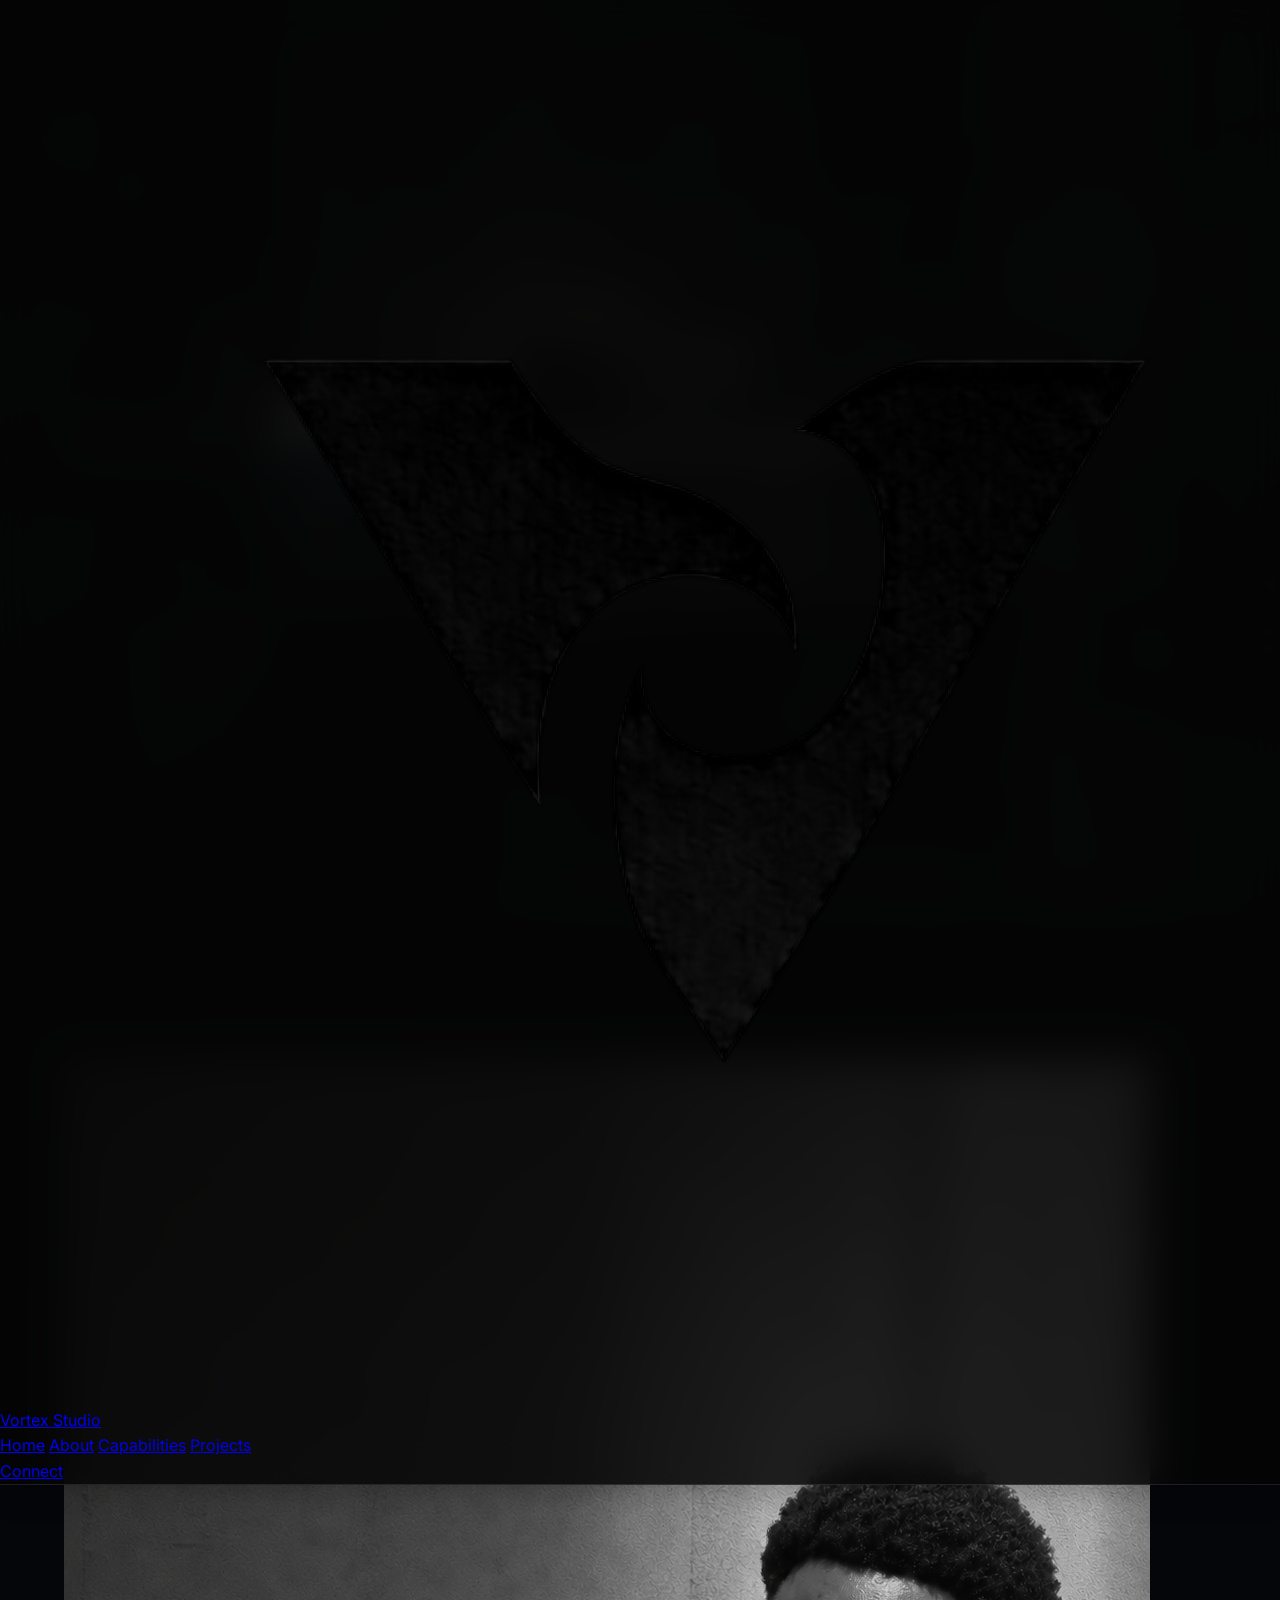
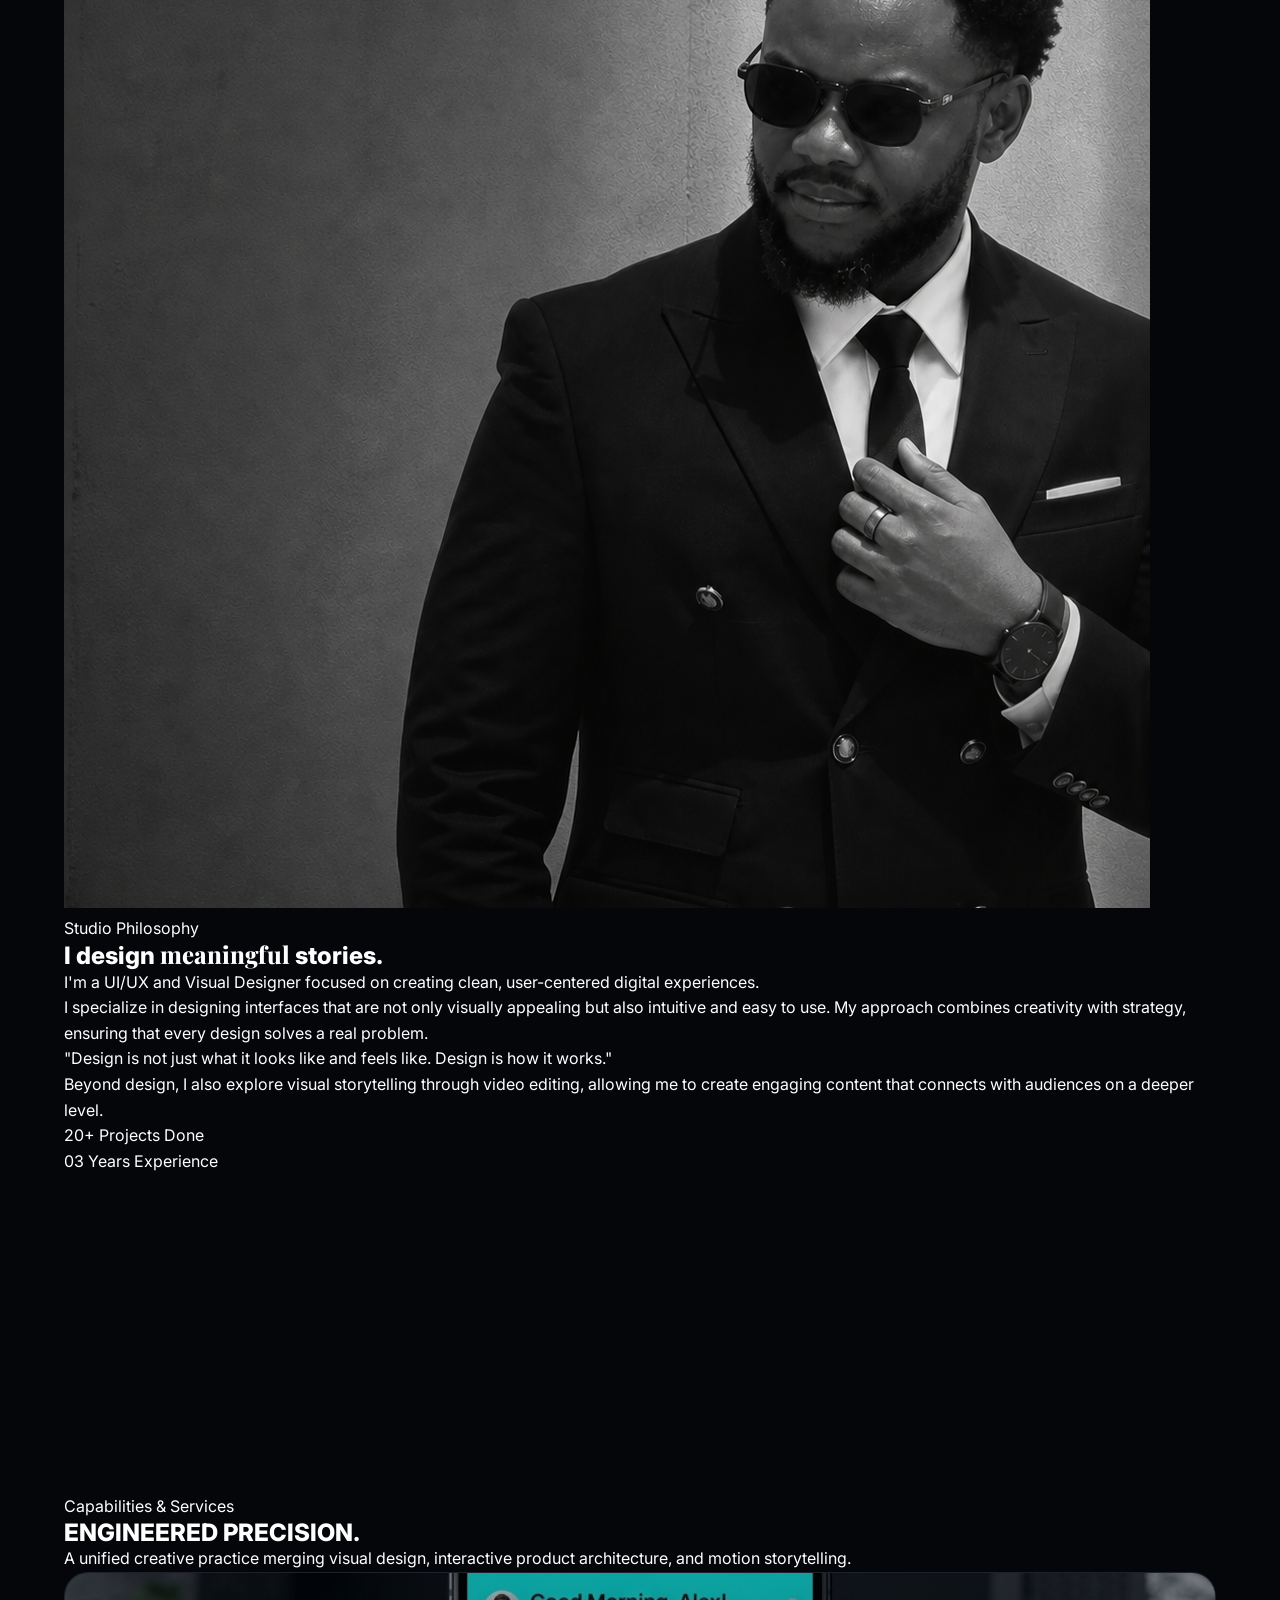
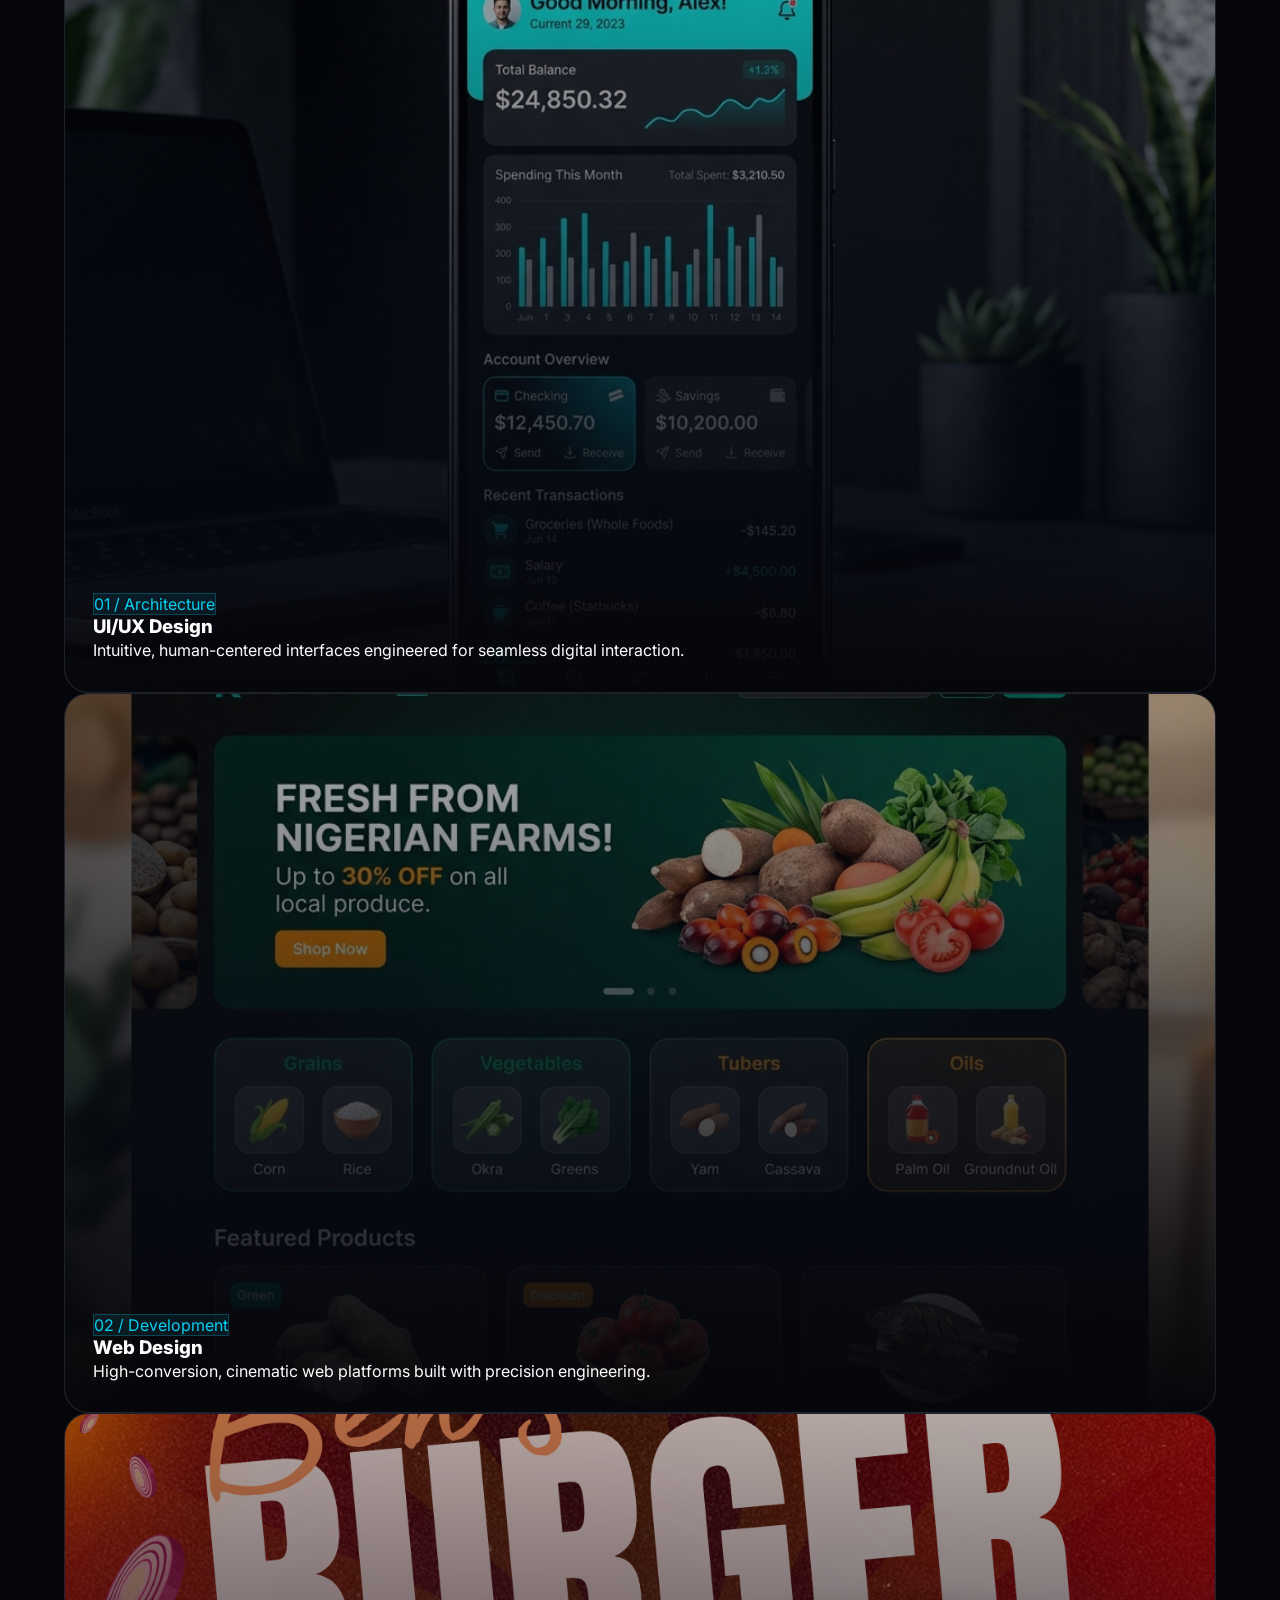
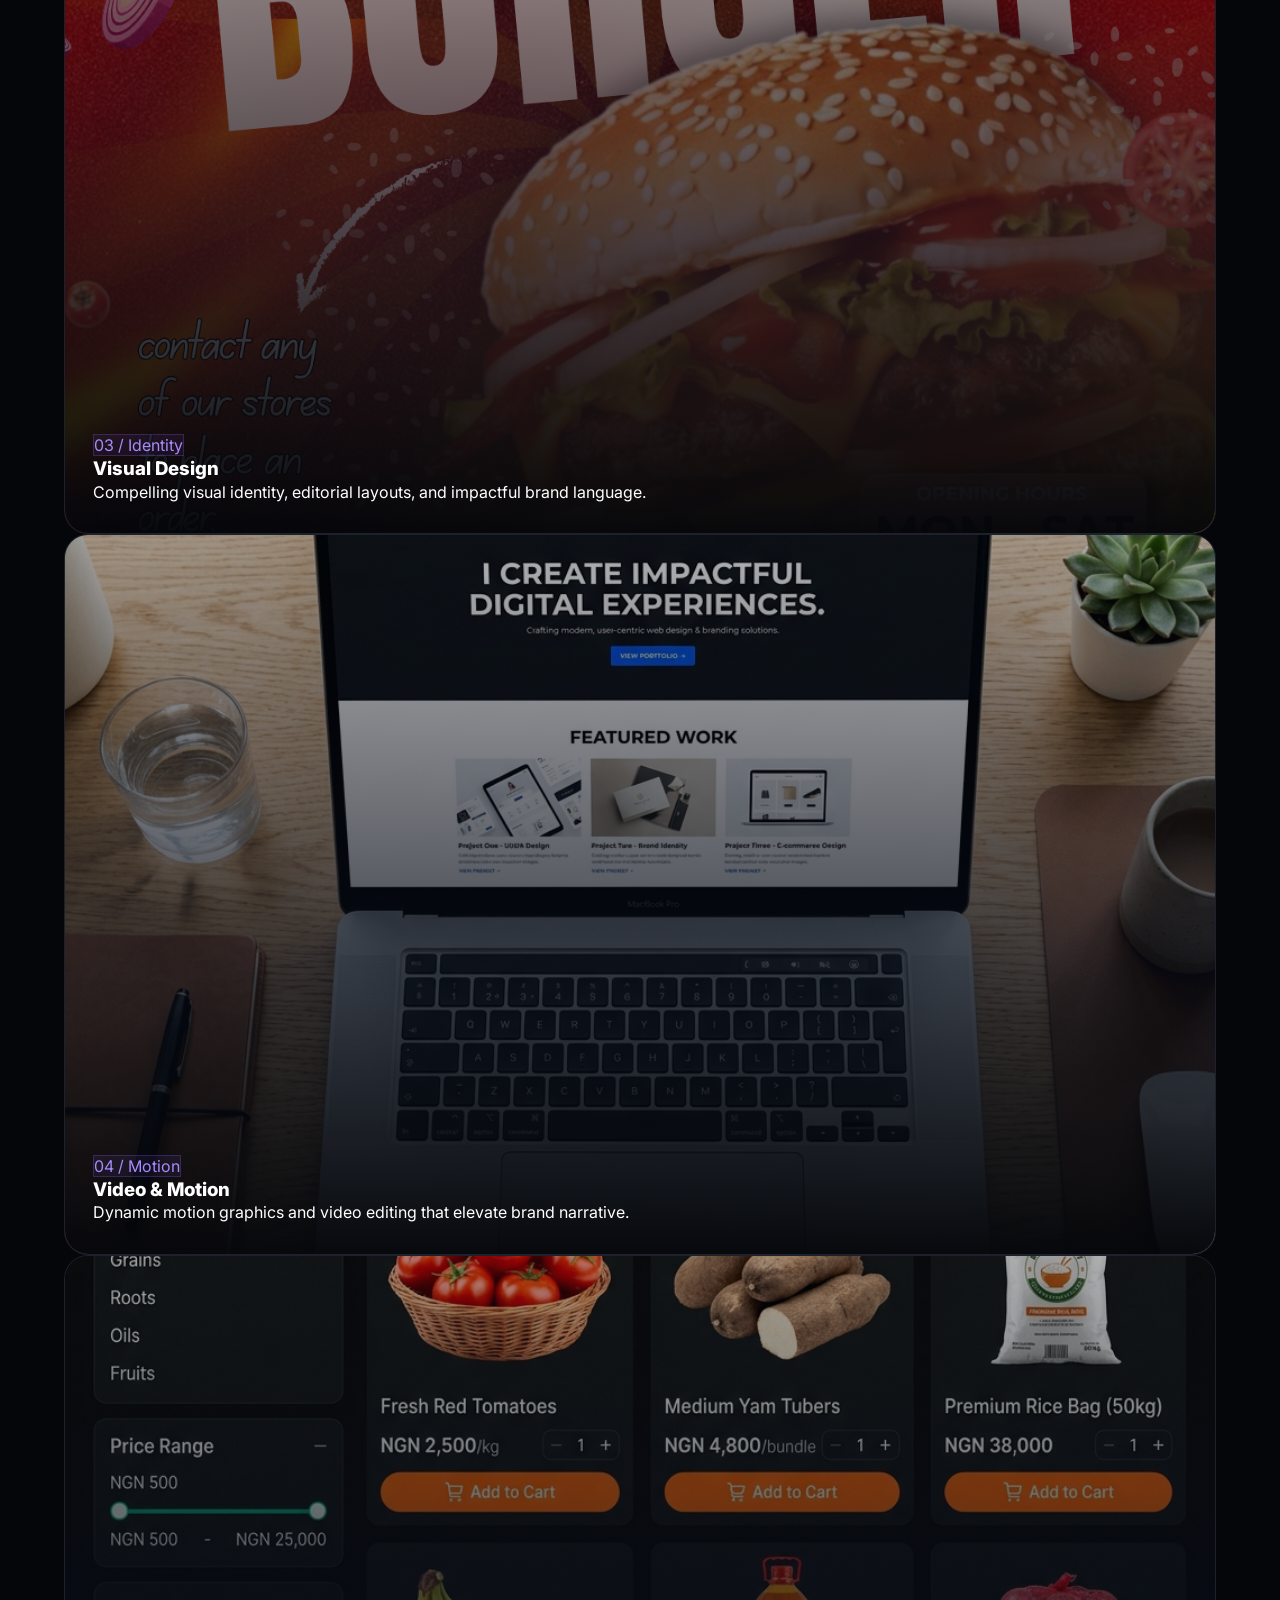
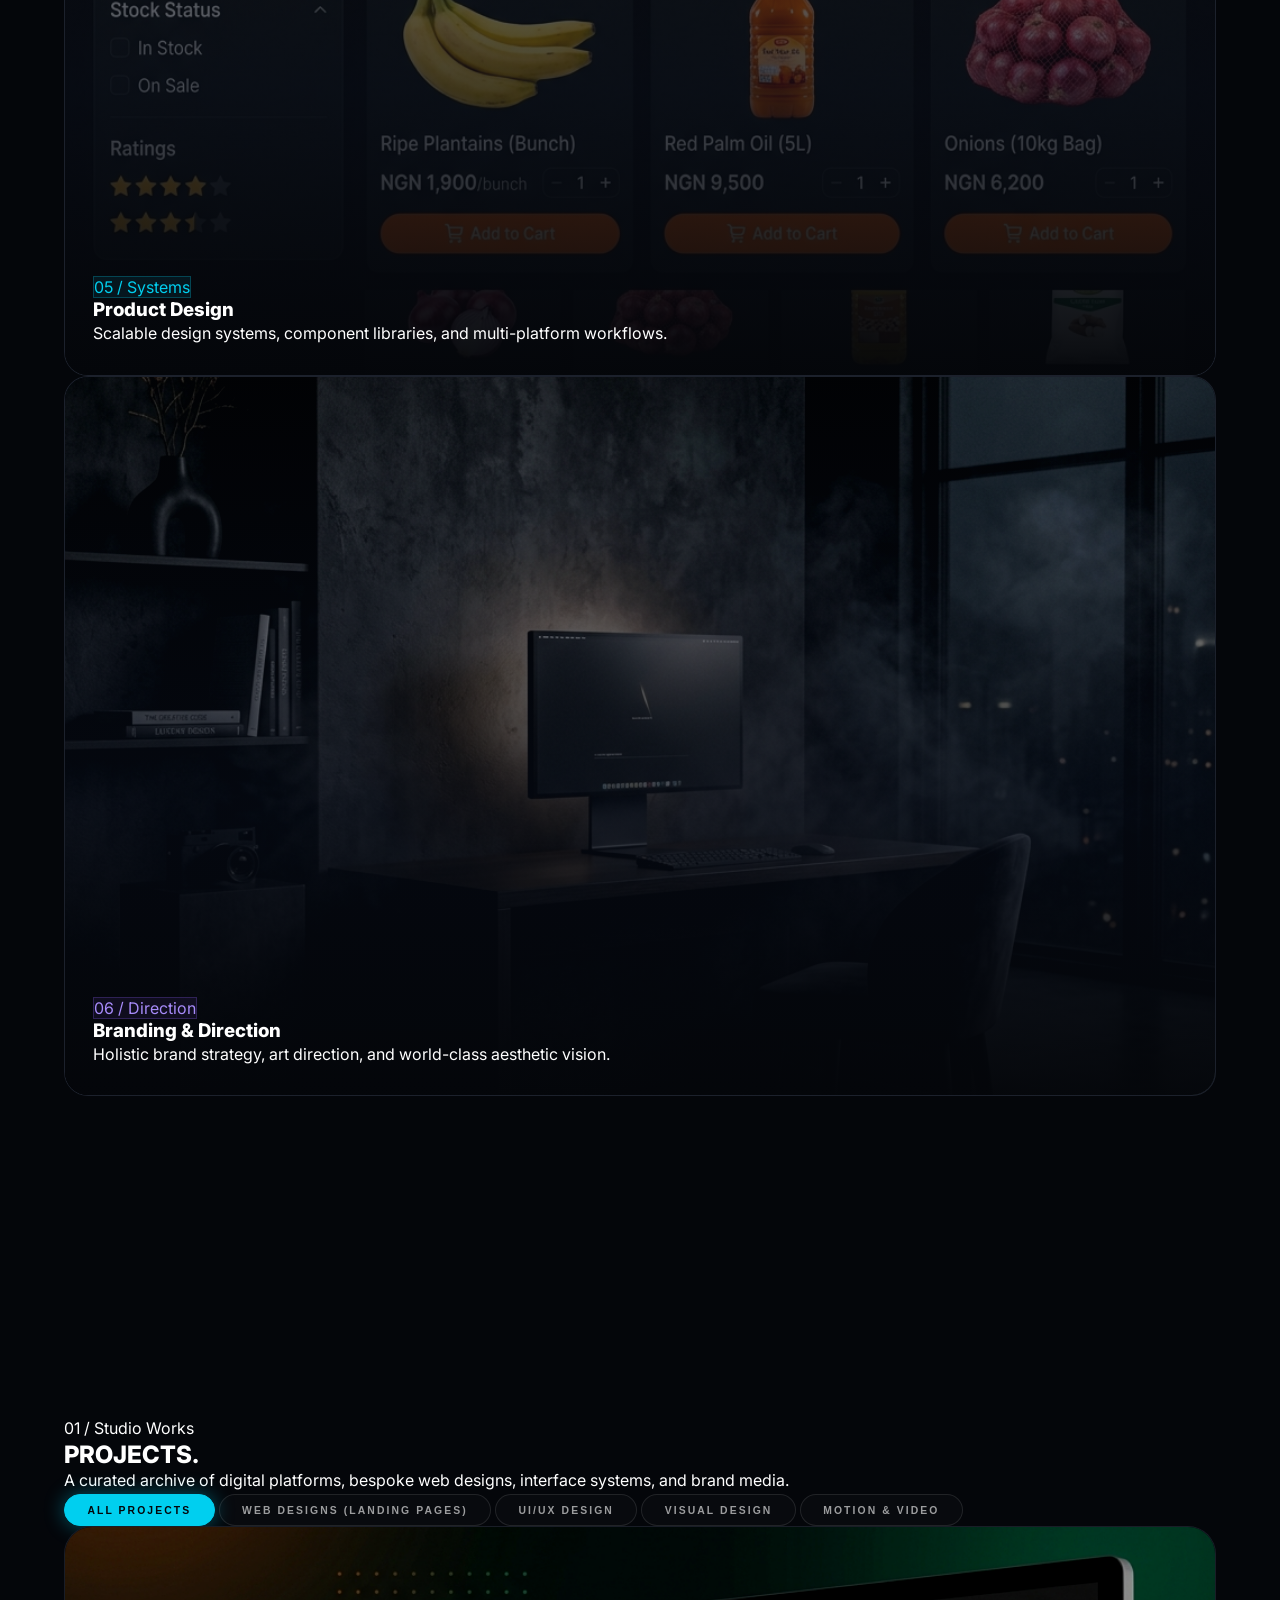
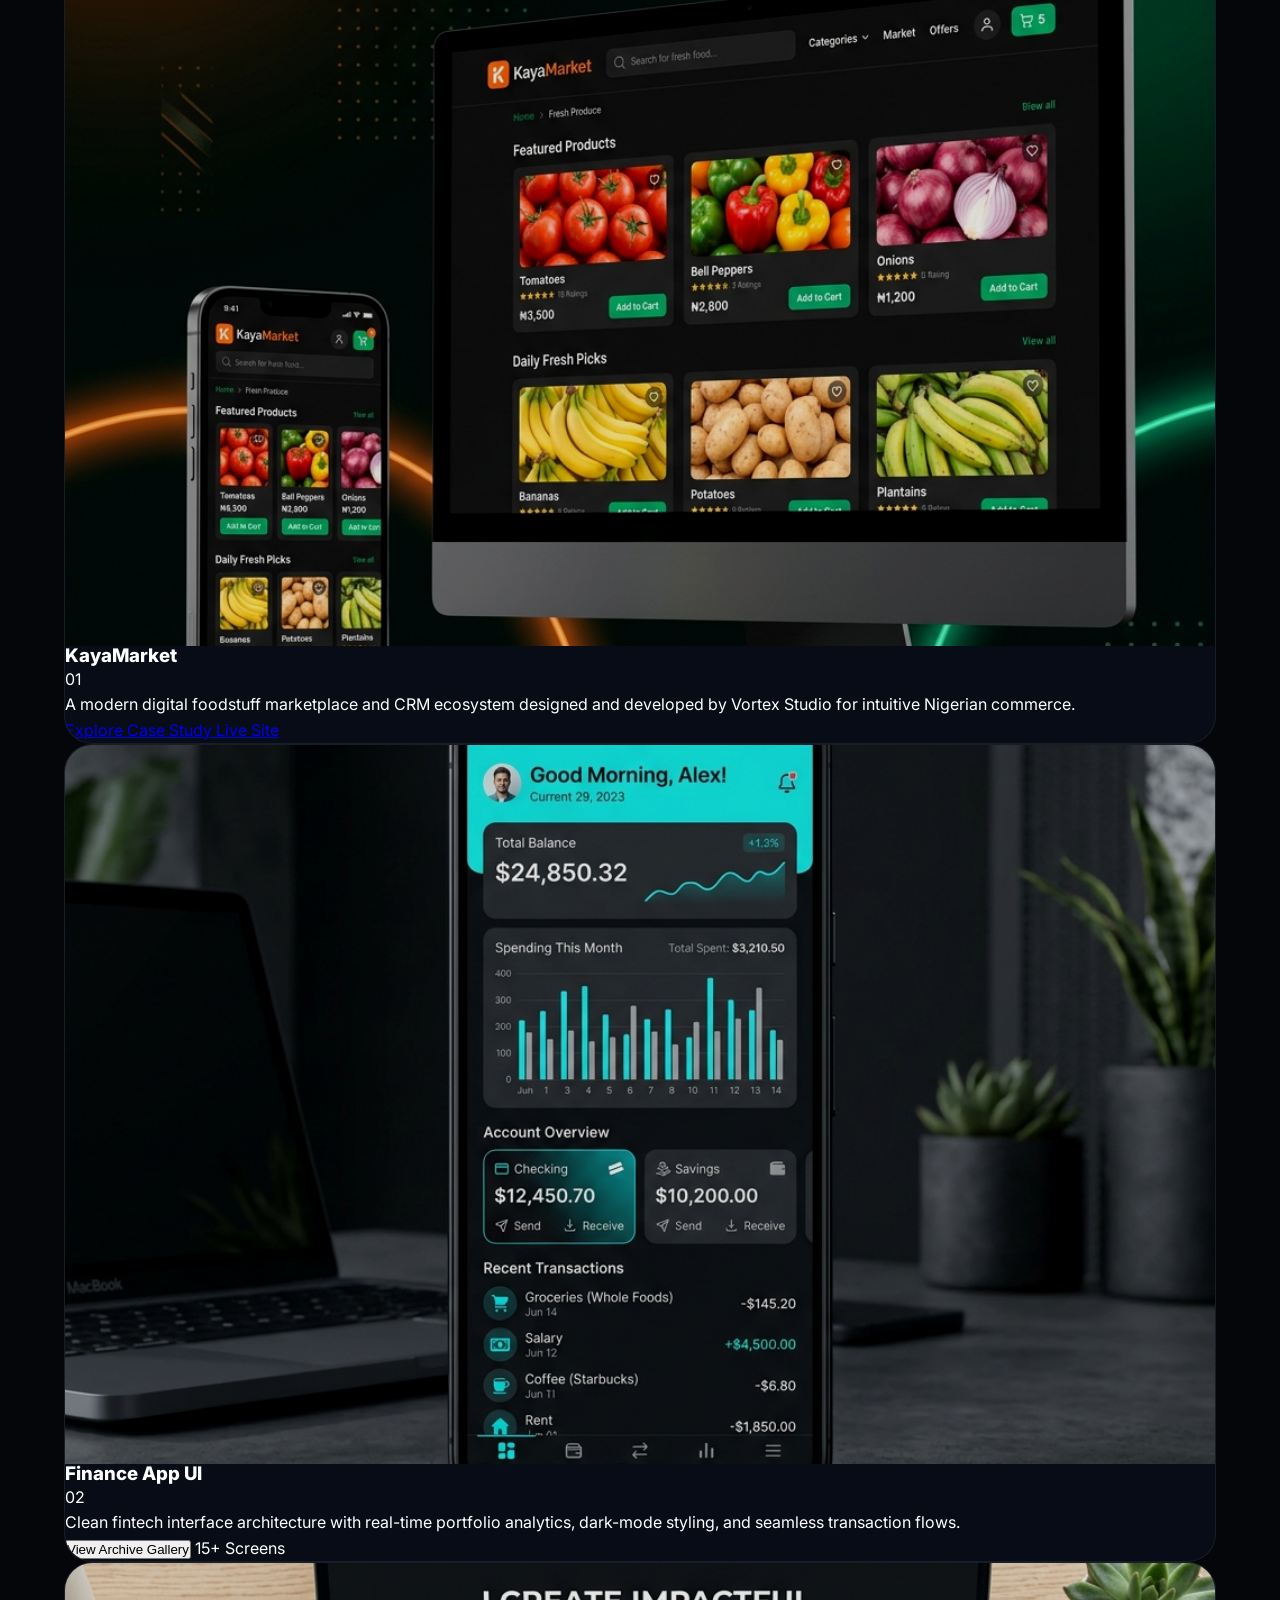
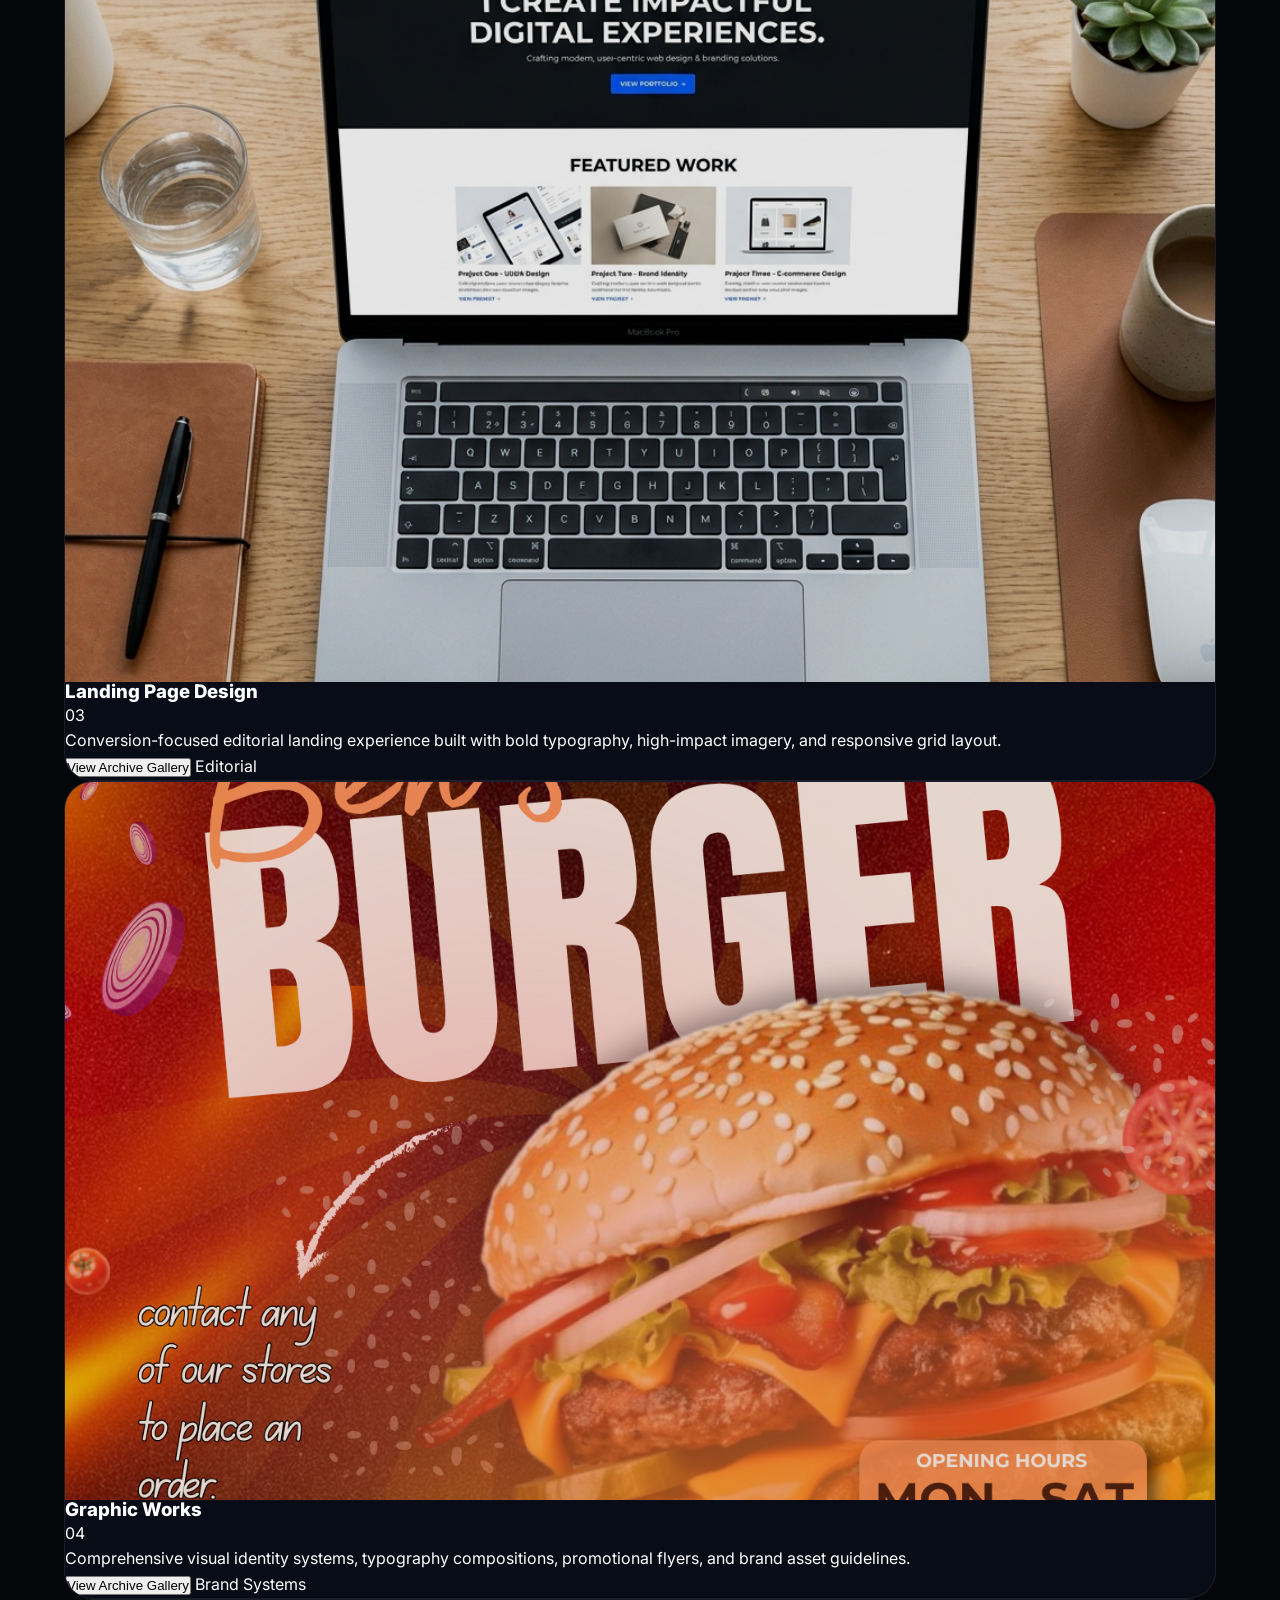
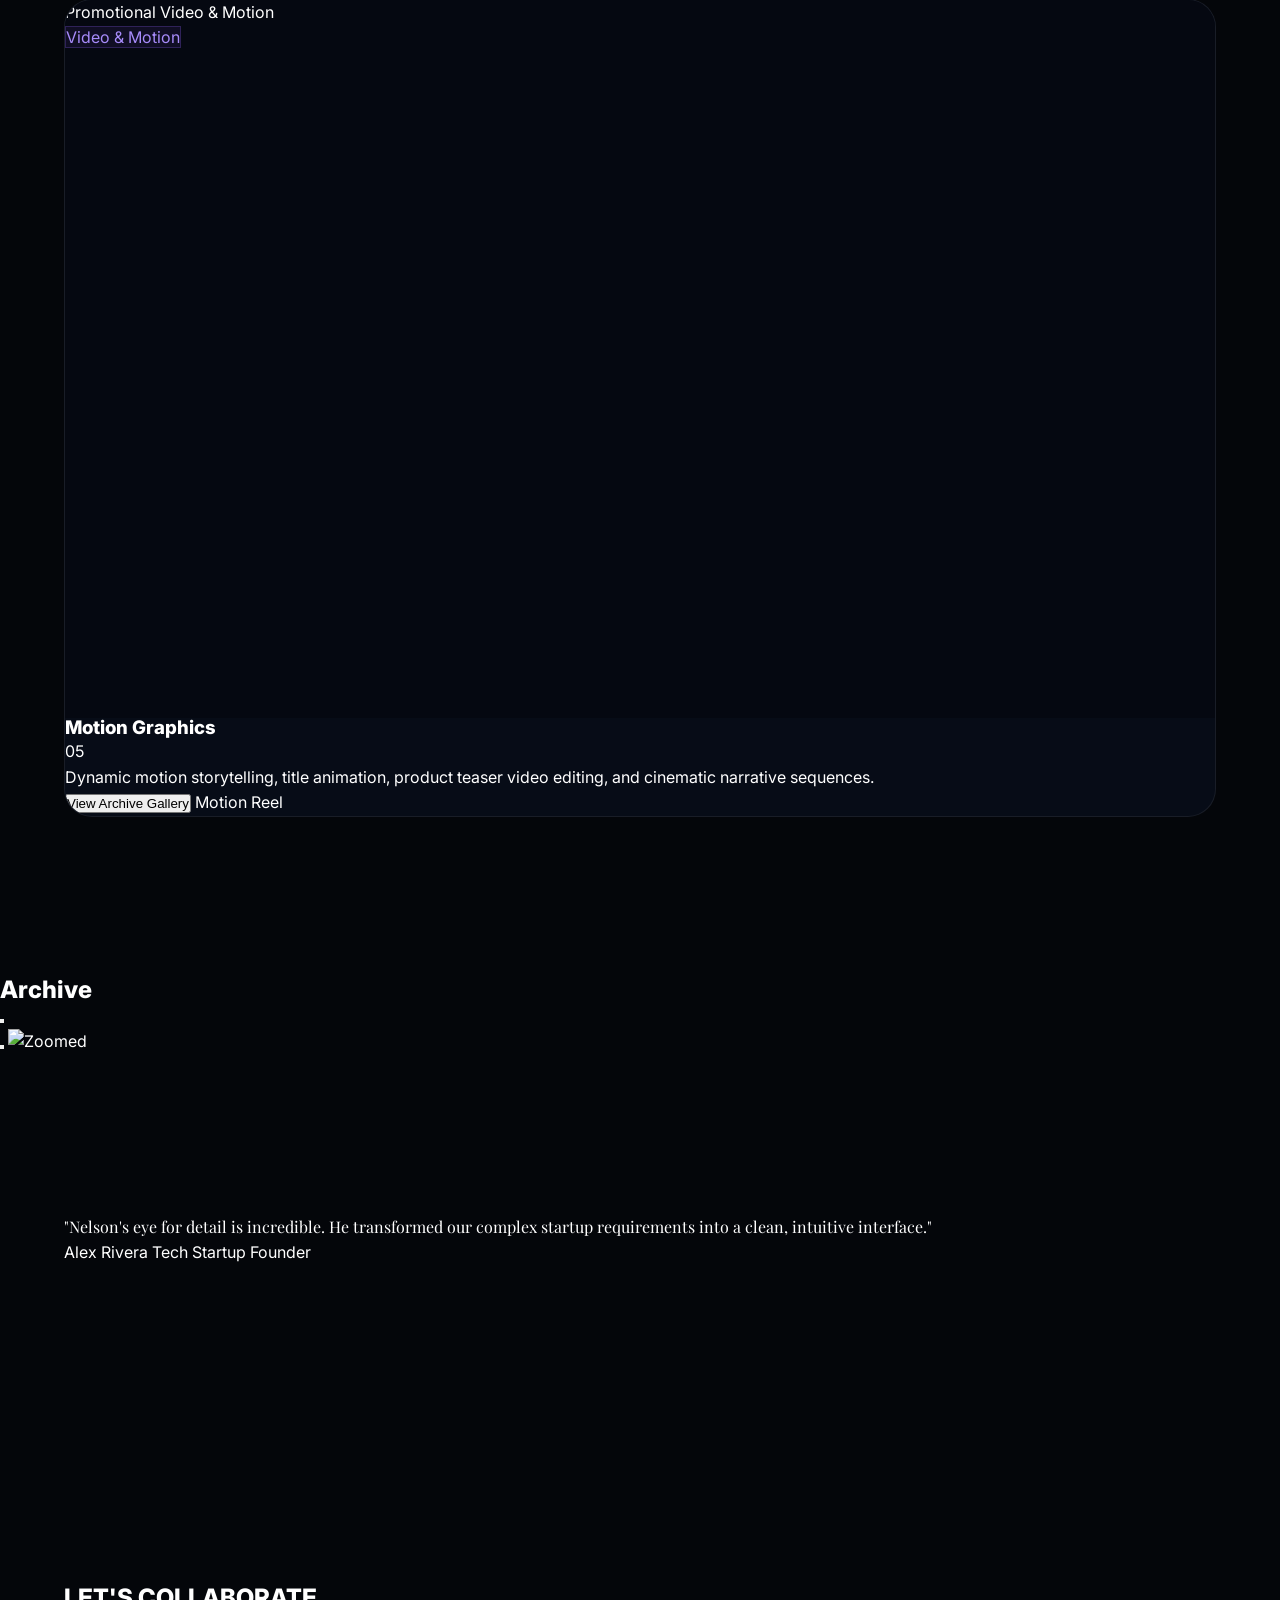
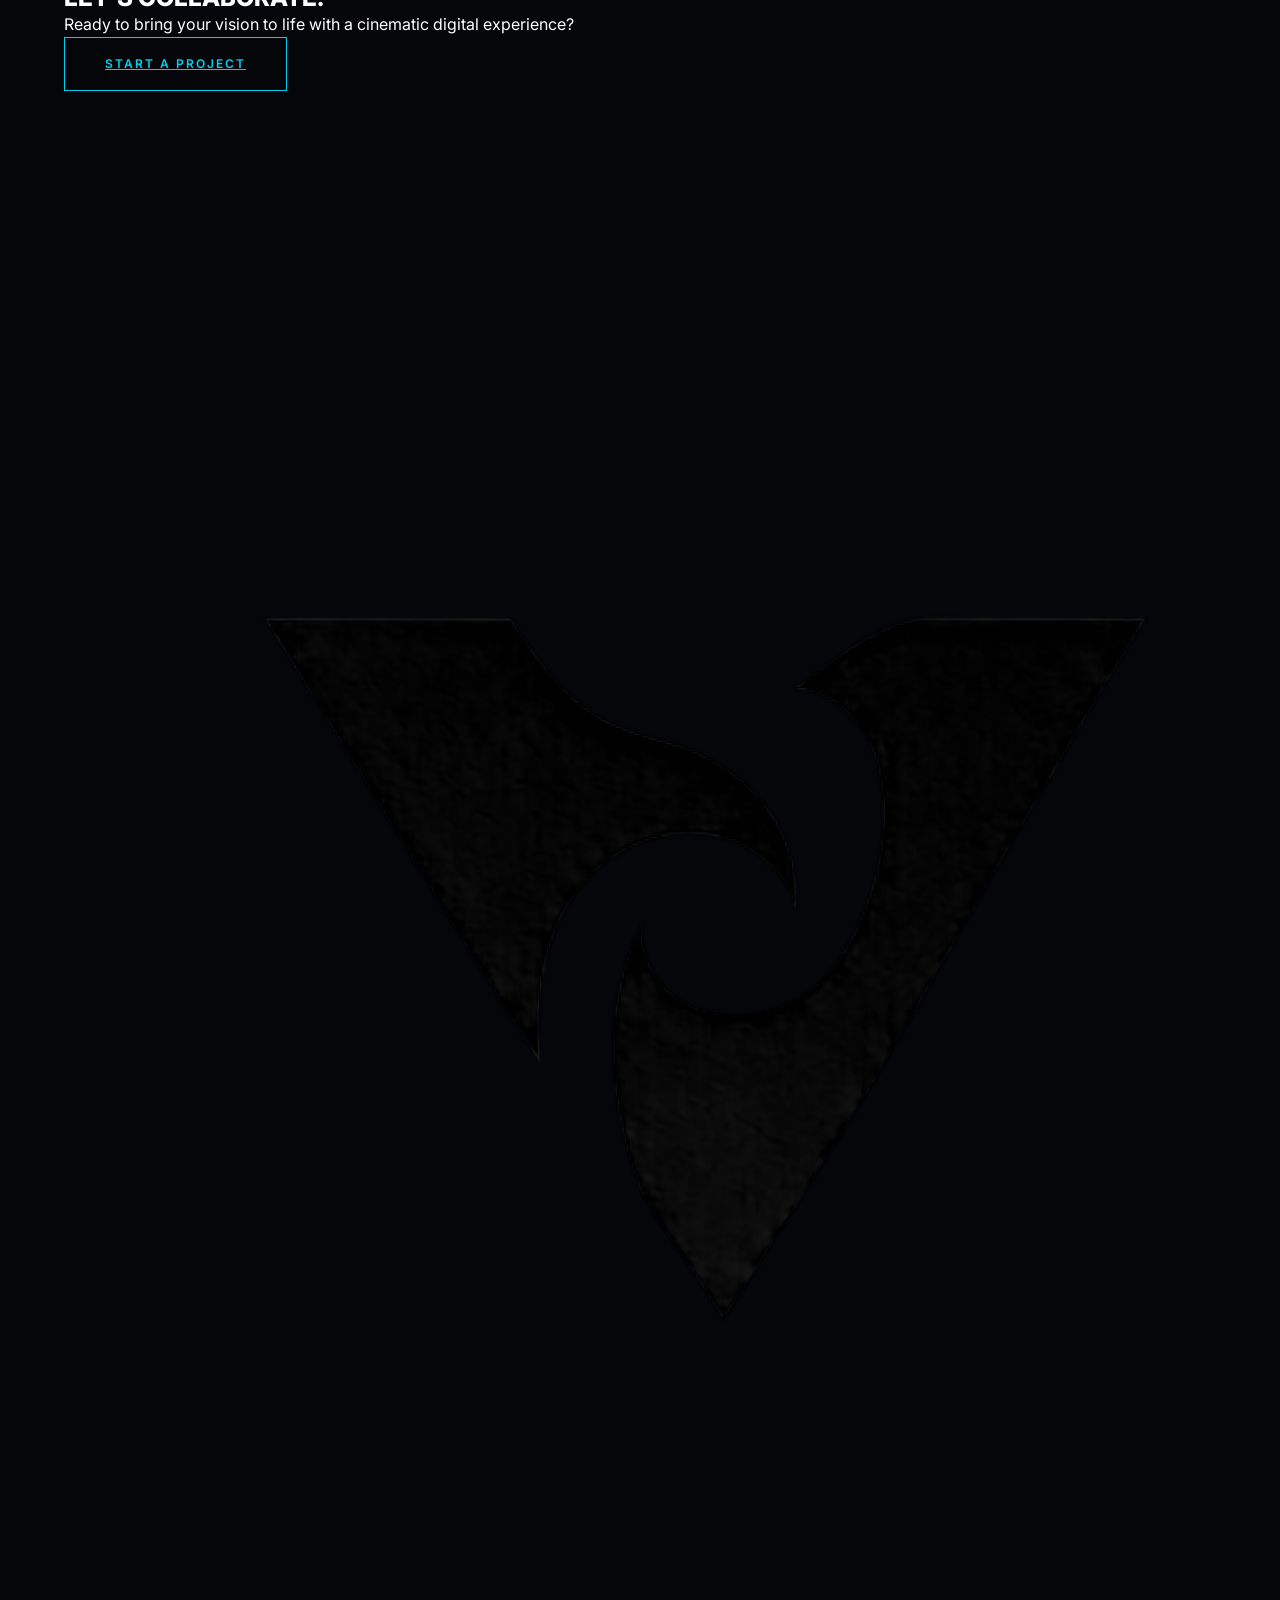
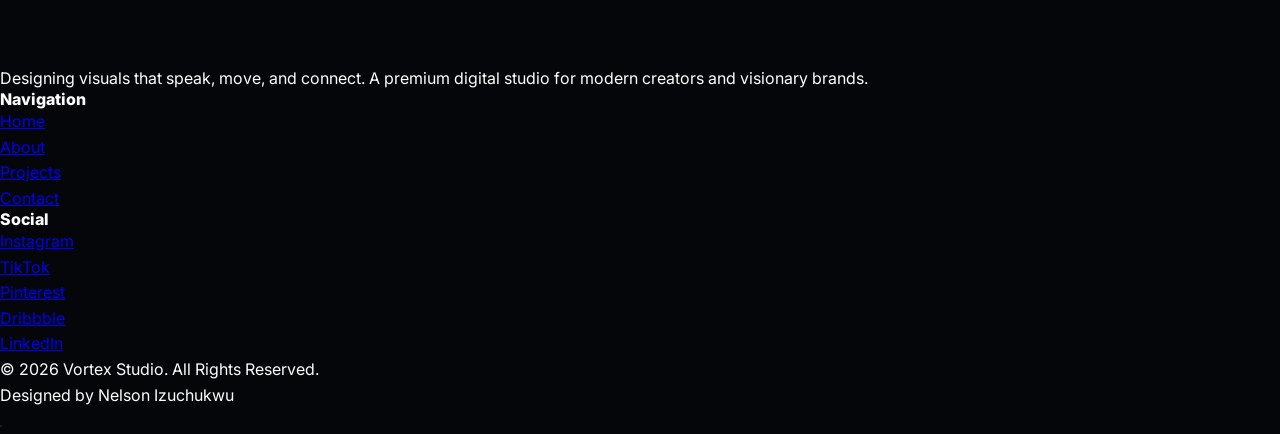
==== commit c6d94063: "feat(branding): complete rebranding to Vortex Studio and modularize Projects archive" ====
--- a/index.html
+++ b/index.html
@@ -80,9 +80,8 @@
         <div class="hidden md:flex gap-9 text-[0.65rem] uppercase tracking-[0.25em] font-bold items-center">
             <a href="#home" class="hover:text-cyan transition-colors">Home</a>
             <a href="#about" class="hover:text-cyan transition-colors">About</a>
-            <a href="#services" class="hover:text-cyan transition-colors">Capabilities</a>
-            <a href="#projects" class="hover:text-cyan transition-colors">Web Designs</a>
-            <a href="#archive" class="hover:text-cyan transition-colors">Archive</a>
+            <a href="#capabilities" class="hover:text-cyan transition-colors">Capabilities</a>
+            <a href="#projects" class="hover:text-cyan transition-colors">Projects</a>
             
             <div class="h-4 w-px bg-white/10 mx-2"></div>
             
@@ -111,9 +110,8 @@
     <div class="mobile-menu" id="mobile-menu">
         <a href="#home" onclick="toggleMenu()">Home</a>
         <a href="#about" onclick="toggleMenu()">About</a>
-        <a href="#services" onclick="toggleMenu()">Capabilities</a>
-        <a href="#projects" onclick="toggleMenu()">Web Designs</a>
-        <a href="#archive" onclick="toggleMenu()">Archive</a>
+        <a href="#capabilities" onclick="toggleMenu()">Capabilities</a>
+        <a href="#projects" onclick="toggleMenu()">Projects</a>
         <a href="contact.html" onclick="toggleMenu()">Connect</a>
         
         <div class="flex gap-8 mt-8">
@@ -139,7 +137,7 @@
                 Visual Designer & UI/UX Specialist crafting cinematic digital experiences that define modern brands.
             </p>
             <div class="flex flex-col md:flex-row justify-center gap-6 fade-up" style="transition-delay: 0.3s;">
-                <a href="#projects" class="btn-premium btn-cyan">View Web Designs</a>
+                <a href="#projects" class="btn-premium btn-cyan">View Projects</a>
                 <a href="contact.html" class="btn-premium">Hire Studio</a>
             </div>
         </div>
@@ -281,513 +279,199 @@
         </div>
     </section>
 
-    <!-- LANDING PAGE FOR WEB DESIGNS Section -->
-    <section id="projects" class="bg-noir relative overflow-hidden py-32 border-t border-white/5">
-        <div class="max-w-7xl mx-auto">
-
-            <!-- Section Title -->
-            <div class="flex flex-col md:flex-row md:items-end justify-between mb-16 gap-6 fade-up">
+    <!-- PROJECTS PORTFOLIO ARCHIVE SECTION -->
+    <section id="projects" class="bg-noir relative overflow-hidden py-28 border-t border-white/5">
+        <div class="max-w-7xl mx-auto px-4 sm:px-6">
+
+            <!-- Section Title & Filter Tabs -->
+            <div class="flex flex-col md:flex-row md:items-end justify-between mb-12 gap-6 fade-up">
                 <div>
                     <div class="flex items-center gap-3 mb-3">
-                        <span class="inline-block w-2.5 h-2.5 rounded-full bg-cyan animate-pulse"></span>
-                        <span class="text-cyan text-xs font-bold tracking-[0.4em] uppercase">01 / Web Design Portfolio</span>
+                        <span class="inline-block w-2.5 h-2.5 rounded-full bg-cyan shadow-[0_0_10px_#00CFEF] animate-pulse"></span>
+                        <span class="text-cyan text-xs font-bold tracking-[0.4em] uppercase">01 / Studio Works</span>
                     </div>
                     <h2 class="text-4xl md:text-7xl font-black uppercase">
-                        LANDING PAGE FOR <span class="text-outline">WEB DESIGNS</span>
+                        PROJECTS<span class="text-cyan">.</span>
                     </h2>
                 </div>
-                <p class="text-gray-muted max-w-md text-sm md:text-base font-light leading-relaxed">
-                    Bespoke digital storefronts, enterprise web platforms, and responsive landing architectures designed for high-impact performance.
+                <p class="text-gray-muted max-w-md text-sm font-light leading-relaxed">
+                    A curated archive of digital platforms, bespoke web designs, interface systems, and brand media.
                 </p>
             </div>
 
-            <!-- Web Design Sequence: Project 01 — KayaMarket -->
-            <div id="kayamarket-featured" class="relative mb-32 pt-4">
-                <!-- Background Glow Blobs -->
-                <div class="kaya-ambient-glow kaya-glow-orange -top-20 -left-20"></div>
-                <div class="kaya-ambient-glow kaya-glow-green bottom-0 right-0"></div>
-
-                <!-- Project Header Card -->
-                <div class="flex flex-col md:flex-row md:items-center justify-between mb-12 gap-6 fade-up">
-                    <div class="flex items-center gap-4">
-                        <div class="w-14 h-14 rounded-2xl bg-[#FF6B1F]/10 border border-[#FF6B1F]/30 flex items-center justify-center p-2.5">
-                            <img src="assets/K.png" alt="KayaMarket Logo Icon" class="w-full h-full object-contain">
-                        </div>
-                        <div>
-                            <div class="flex items-center gap-3">
-                                <span class="text-[#FF6B1F] text-xs font-bold tracking-[0.35em] uppercase">PROJECT 01 — WEB DESIGN / PRODUCT DESIGN</span>
-                            </div>
-                            <h3 class="text-3xl md:text-5xl font-black mt-1">KayaMarket</h3>
-                        </div>
-                    </div>
-                    <a href="https://kayamarket-two.vercel.app/" target="_blank" rel="noopener noreferrer" class="btn-kaya-orange px-8 py-4 rounded-full flex items-center justify-center gap-3 text-xs uppercase tracking-widest self-start md:self-auto group">
-                        <span>View Project</span>
-                        <i class="ph ph-arrow-up-right text-lg transition-transform group-hover:translate-x-0.5 group-hover:-translate-y-0.5"></i>
-                    </a>
-                </div>
-
-                <!-- Subheader Banner & Overview Card -->
-                <div class="grid lg:grid-cols-12 gap-8 items-stretch mb-16 fade-up">
-                    <!-- 1. Large Featured Banner (8 cols) -->
-                    <div class="lg:col-span-8 flex flex-col">
-                        <div class="kaya-banner-frame flex-1 group">
-                            <img src="assets/kayamarket/banner.png" alt="KayaMarket Desktop & Mobile Showcase Mockup" class="w-full h-full object-cover">
-                            <div class="absolute inset-0 bg-gradient-to-t from-noir/90 via-transparent to-transparent opacity-60 group-hover:opacity-30 transition-opacity"></div>
-                            <div class="absolute bottom-6 left-6 right-6 flex justify-between items-end pointer-events-none">
-                                <span class="px-4 py-2 rounded-full bg-noir/80 backdrop-blur border border-white/10 text-xs font-semibold text-gray-300">
-                                    Marketplace & CRM Platform
-                                </span>
-                                <a href="https://kayamarket-two.vercel.app/" target="_blank" rel="noopener noreferrer" class="pointer-events-auto btn-kaya-orange px-6 py-2.5 rounded-full text-xs uppercase font-bold flex items-center gap-2 shadow-lg">
-                                    <span>Live Demo</span>
-                                    <i class="ph ph-arrow-square-out text-base"></i>
-                                </a>
-                            </div>
-                        </div>
-                    </div>
-
-                    <!-- 2. Project Overview (4 cols) -->
-                    <div class="lg:col-span-4 flex flex-col">
-                        <div class="kaya-glass-card p-8 md:p-10 rounded-3xl flex-1 flex flex-col justify-between border-l-4 border-l-[#FF6B1F]">
-                            <div>
-                                <span class="text-[#10B981] text-xs font-bold uppercase tracking-widest block mb-2">E-Commerce Ecosystem</span>
-                                <h3 class="text-3xl font-bold mb-3 text-white">KayaMarket</h3>
-                                <h4 class="text-lg font-editorial italic text-gray-300 mb-6">A Modern Foodstuff Marketplace for Nigeria</h4>
-                                <p class="text-gray-400 text-sm font-light leading-relaxed mb-8">
-                                    KayaMarket is a modern online marketplace designed to simplify the buying and selling of food products across Nigeria. The platform provides an intuitive shopping experience, allowing customers to browse products, place orders, and securely manage their purchases while giving administrators complete control over inventory, categories, products, customers, and content.
-                                </p>
-                            </div>
-                            <div class="pt-6 border-t border-white/10 flex items-center justify-between">
-                                <div>
-                                    <span class="block text-xs uppercase tracking-wider text-gray-500">Live Status</span>
-                                    <span class="text-xs font-bold text-[#10B981] flex items-center gap-1.5 mt-0.5">
-                                        <i class="ph ph-check-circle-fill text-sm"></i> Deployed on Vercel
-                                    </span>
-                                </div>
-                                <a href="https://kayamarket-two.vercel.app/" target="_blank" rel="noopener noreferrer" class="text-xs font-bold text-[#FF6B1F] hover:underline flex items-center gap-1">
-                                    Launch <i class="ph ph-arrow-right"></i>
-                                </a>
-                            </div>
-                        </div>
-                    </div>
-                </div>
-
-                <!-- 5. Project Goals -->
-                <div class="kaya-glass-card p-8 md:p-12 rounded-3xl mb-16 fade-up relative overflow-hidden">
-                    <div class="absolute top-0 right-0 w-64 h-64 bg-[#FF6B1F]/5 rounded-full blur-3xl pointer-events-none"></div>
-                    <div class="max-w-4xl mx-auto text-center relative z-10">
-                        <div class="w-12 h-12 rounded-full bg-[#FF6B1F]/10 border border-[#FF6B1F]/20 text-[#FF6B1F] flex items-center justify-center mx-auto mb-6">
-                            <i class="ph ph-target text-2xl"></i>
-                        </div>
-                        <span class="text-[#FF6B1F] text-xs font-bold tracking-[0.3em] uppercase block mb-3">Project Goal & Vision</span>
-                        <p class="text-xl md:text-3xl font-editorial italic text-white leading-relaxed">
-                            "The goal of KayaMarket was to build a scalable and user-friendly food marketplace that delivers a seamless shopping experience while providing administrators with powerful management tools."
+            <!-- Category Selector Tabs (Reusable Architecture) -->
+            <div class="flex flex-wrap gap-2.5 sm:gap-3 mb-12 fade-up" id="project-filters">
+                <button class="filter-tab-btn active" data-filter="all">All Projects</button>
+                <button class="filter-tab-btn" data-filter="web">Web Designs (Landing Pages)</button>
+                <button class="filter-tab-btn" data-filter="uiux">UI/UX Design</button>
+                <button class="filter-tab-btn" data-filter="visual">Visual Design</button>
+                <button class="filter-tab-btn" data-filter="motion">Motion & Video</button>
+            </div>
+
+            <!-- Project Cards Grid -->
+            <div class="grid md:grid-cols-2 gap-8 lg:gap-10" id="projects-grid">
+
+                <!-- Project 01: KayaMarket (Web Design / Landing Page Design) -->
+                <div class="archive-project-card group fade-up" data-category="web">
+                    <div class="img-container">
+                        <img src="assets/kayamarket/banner.png" alt="KayaMarket Web Platform Showcase">
+                        <div class="absolute top-4 left-4 z-10 flex gap-2">
+                            <span class="px-3 py-1 rounded-full badge-orange text-[0.65rem] font-bold uppercase tracking-wider bg-noir/80 backdrop-blur">
+                                Web Design / Landing Page Design
+                            </span>
+                        </div>
+                        <div class="absolute top-4 right-4 z-10">
+                            <a href="https://kayamarket-two.vercel.app/" target="_blank" rel="noopener noreferrer" class="w-10 h-10 rounded-full bg-noir/80 backdrop-blur border border-white/20 flex items-center justify-center text-white hover:text-cyan hover:border-cyan transition-all" title="Visit Live Site">
+                                <i class="ph ph-arrow-up-right text-lg"></i>
+                            </a>
+                        </div>
+                    </div>
+                    <div class="p-8">
+                        <div class="flex items-center justify-between gap-4 mb-2">
+                            <h3 class="text-2xl md:text-3xl font-black text-white group-hover:text-cyan transition-colors">
+                                KayaMarket
+                            </h3>
+                            <span class="text-xs font-mono text-gray-500">01</span>
+                        </div>
+                        <p class="text-gray-muted text-xs md:text-sm font-light leading-relaxed mb-6">
+                            A modern digital foodstuff marketplace and CRM ecosystem designed and developed by Vortex Studio for intuitive Nigerian commerce.
                         </p>
-                    </div>
-                </div>
-
-                <!-- 3. Project Highlights (Customer vs Admin Features) -->
-                <div class="mb-16 fade-up">
-                    <div class="text-center max-w-2xl mx-auto mb-12">
-                        <span class="text-[#10B981] text-xs font-bold tracking-[0.3em] uppercase block mb-2">Comprehensive Feature Matrix</span>
-                        <h3 class="text-3xl md:text-4xl font-bold">Project Highlights</h3>
-                    </div>
-
-                    <div class="grid md:grid-cols-2 gap-8">
-                        <!-- Customer Features -->
-                        <div class="kaya-glass-card p-8 rounded-3xl border-t-2 border-t-[#FF6B1F]">
-                            <div class="flex items-center gap-4 mb-8">
-                                <div class="w-12 h-12 rounded-xl bg-[#FF6B1F]/15 text-[#FF6B1F] flex items-center justify-center text-2xl">
-                                    <i class="ph ph-shopping-bag"></i>
-                                </div>
-                                <div>
-                                    <h4 class="text-xl font-bold">Customer Features</h4>
-                                    <p class="text-xs text-gray-400">Streamlined shopping & account portal</p>
-                                </div>
-                            </div>
-                            <div class="grid sm:grid-cols-2 gap-3">
-                                <div class="highlight-pill">
-                                    <i class="ph ph-shield-check text-[#FF6B1F] text-lg"></i>
-                                    <span class="text-sm font-medium text-gray-200">Secure Authentication</span>
-                                </div>
-                                <div class="highlight-pill">
-                                    <i class="ph ph-magnifying-glass text-[#FF6B1F] text-lg"></i>
-                                    <span class="text-sm font-medium text-gray-200">Product Search</span>
-                                </div>
-                                <div class="highlight-pill">
-                                    <i class="ph ph-squares-four text-[#FF6B1F] text-lg"></i>
-                                    <span class="text-sm font-medium text-gray-200">Product Categories</span>
-                                </div>
-                                <div class="highlight-pill">
-                                    <i class="ph ph-shopping-cart-simple text-[#FF6B1F] text-lg"></i>
-                                    <span class="text-sm font-medium text-gray-200">Shopping Cart</span>
-                                </div>
-                                <div class="highlight-pill">
-                                    <i class="ph ph-heart text-[#FF6B1F] text-lg"></i>
-                                    <span class="text-sm font-medium text-gray-200">Wishlist</span>
-                                </div>
-                                <div class="highlight-pill">
-                                    <i class="ph ph-article text-[#FF6B1F] text-lg"></i>
-                                    <span class="text-sm font-medium text-gray-200">Product Details</span>
-                                </div>
-                                <div class="highlight-pill">
-                                    <i class="ph ph-device-mobile text-[#FF6B1F] text-lg"></i>
-                                    <span class="text-sm font-medium text-gray-200">Responsive Design</span>
-                                </div>
-                                <div class="highlight-pill">
-                                    <i class="ph ph-moon-stars text-[#FF6B1F] text-lg"></i>
-                                    <span class="text-sm font-medium text-gray-200">Dark & Light Mode</span>
-                                </div>
-                                <div class="highlight-pill">
-                                    <i class="ph ph-package text-[#FF6B1F] text-lg"></i>
-                                    <span class="text-sm font-medium text-gray-200">Order Management</span>
-                                </div>
-                                <div class="highlight-pill">
-                                    <i class="ph ph-user-circle text-[#FF6B1F] text-lg"></i>
-                                    <span class="text-sm font-medium text-gray-200">User Dashboard</span>
-                                </div>
-                            </div>
-                        </div>
-
-                        <!-- Admin Features -->
-                        <div class="kaya-glass-card p-8 rounded-3xl border-t-2 border-t-[#10B981]">
-                            <div class="flex items-center gap-4 mb-8">
-                                <div class="w-12 h-12 rounded-xl bg-[#10B981]/15 text-[#10B981] flex items-center justify-center text-2xl">
-                                    <i class="ph ph-sliders text-[#10B981]"></i>
-                                </div>
-                                <div>
-                                    <h4 class="text-xl font-bold">Admin Features</h4>
-                                    <p class="text-xs text-gray-400">Enterprise CRM & Inventory Control</p>
-                                </div>
-                            </div>
-                            <div class="grid sm:grid-cols-2 gap-3">
-                                <div class="highlight-pill">
-                                    <i class="ph ph-shield-star text-[#10B981] text-lg"></i>
-                                    <span class="text-sm font-medium text-gray-200">Secure Admin Dashboard</span>
-                                </div>
-                                <div class="highlight-pill">
-                                    <i class="ph ph-cube text-[#10B981] text-lg"></i>
-                                    <span class="text-sm font-medium text-gray-200">Product Management</span>
-                                </div>
-                                <div class="highlight-pill">
-                                    <i class="ph ph-folders text-[#10B981] text-lg"></i>
-                                    <span class="text-sm font-medium text-gray-200">Category Management</span>
-                                </div>
-                                <div class="highlight-pill">
-                                    <i class="ph ph-users-three text-[#10B981] text-lg"></i>
-                                    <span class="text-sm font-medium text-gray-200">Customer Management</span>
-                                </div>
-                                <div class="highlight-pill">
-                                    <i class="ph ph-browsers text-[#10B981] text-lg"></i>
-                                    <span class="text-sm font-medium text-gray-200">Homepage CMS</span>
-                                </div>
-                                <div class="highlight-pill">
-                                    <i class="ph ph-truck text-[#10B981] text-lg"></i>
-                                    <span class="text-sm font-medium text-gray-200">Order Tracking</span>
-                                </div>
-                                <div class="highlight-pill">
-                                    <i class="ph ph-chart-line-up text-[#10B981] text-lg"></i>
-                                    <span class="text-sm font-medium text-gray-200">Analytics Dashboard</span>
-                                </div>
-                                <div class="highlight-pill">
-                                    <i class="ph ph-database text-[#10B981] text-lg"></i>
-                                    <span class="text-sm font-medium text-gray-200">Database Integration</span>
-                                </div>
-                                <div class="highlight-pill">
-                                    <i class="ph ph-lock-key text-[#10B981] text-lg"></i>
-                                    <span class="text-sm font-medium text-gray-200">Authentication System</span>
-                                </div>
-                                <div class="highlight-pill">
-                                    <i class="ph ph-file-text text-[#10B981] text-lg"></i>
-                                    <span class="text-sm font-medium text-gray-200">Content Management</span>
-                                </div>
-                            </div>
-                        </div>
-                    </div>
-                </div>
-
-                <!-- 4. Technologies Used -->
-                <div class="kaya-glass-card p-8 md:p-10 rounded-3xl mb-16 fade-up">
-                    <div class="flex flex-col md:flex-row md:items-center justify-between gap-6 mb-8 border-b border-white/10 pb-6">
-                        <div>
-                            <span class="text-[#FF6B1F] text-xs font-bold tracking-[0.3em] uppercase block mb-1">Modern Stack</span>
-                            <h3 class="text-2xl font-bold">Technologies Used</h3>
-                        </div>
-                        <p class="text-xs text-gray-400 max-w-md">Built with high-performance production tools for maximum speed, security, and scalability.</p>
-                    </div>
-                    <div class="flex flex-wrap gap-3">
-                        <span class="tech-badge"><i class="ph ph-caret-right text-[#FF6B1F]"></i> Next.js</span>
-                        <span class="tech-badge"><i class="ph ph-atom text-cyan"></i> React</span>
-                        <span class="tech-badge"><i class="ph ph-code-block text-blue-400"></i> TypeScript</span>
-                        <span class="tech-badge"><i class="ph ph-wind text-teal-400"></i> Tailwind CSS</span>
-                        <span class="tech-badge"><i class="ph ph-database text-[#10B981]"></i> Prisma</span>
-                        <span class="tech-badge"><i class="ph ph-hard-drives text-blue-500"></i> PostgreSQL</span>
-                        <span class="tech-badge"><i class="ph ph-key text-purple-400"></i> NextAuth.js</span>
-                        <span class="tech-badge"><i class="ph ph-cloud-arrow-up text-white"></i> Vercel</span>
-                        <span class="tech-badge"><i class="ph ph-lightning text-[#FF6B1F]"></i> Neon Database</span>
-                    </div>
-                </div>
-
-                <!-- 6. Challenges & Solutions -->
-                <div class="mb-16 fade-up">
-                    <div class="mb-12">
-                        <span class="text-[#FF6B1F] text-xs font-bold tracking-[0.3em] uppercase block mb-2">Engineering Insights</span>
-                        <h3 class="text-3xl md:text-4xl font-bold">Challenges & Solutions</h3>
-                    </div>
-
-                    <div class="space-y-4">
-                        <!-- Pair 1 -->
-                        <div class="grid md:grid-cols-2 gap-4">
-                            <div class="kaya-glass-card p-6 rounded-2xl challenge-card flex items-start gap-4">
-                                <div class="w-8 h-8 rounded-lg bg-[#FF6B1F]/20 text-[#FF6B1F] flex items-center justify-center shrink-0 font-bold text-sm">
-                                    C1
-                                </div>
-                                <div>
-                                    <span class="text-[0.65rem] uppercase tracking-wider text-[#FF6B1F] font-bold block mb-1">Challenge</span>
-                                    <h4 class="text-base font-bold text-white">Designing an intuitive shopping experience</h4>
-                                </div>
-                            </div>
-                            <div class="kaya-glass-card p-6 rounded-2xl solution-card flex items-start gap-4">
-                                <div class="w-8 h-8 rounded-lg bg-[#10B981]/20 text-[#10B981] flex items-center justify-center shrink-0 font-bold text-sm">
-                                    S1
-                                </div>
-                                <div>
-                                    <span class="text-[0.65rem] uppercase tracking-wider text-[#10B981] font-bold block mb-1">Solution</span>
-                                    <h4 class="text-base font-bold text-white">Built a clean UI/UX</h4>
-                                </div>
-                            </div>
-                        </div>
-
-                        <!-- Pair 2 -->
-                        <div class="grid md:grid-cols-2 gap-4">
-                            <div class="kaya-glass-card p-6 rounded-2xl challenge-card flex items-start gap-4">
-                                <div class="w-8 h-8 rounded-lg bg-[#FF6B1F]/20 text-[#FF6B1F] flex items-center justify-center shrink-0 font-bold text-sm">
-                                    C2
-                                </div>
-                                <div>
-                                    <span class="text-[0.65rem] uppercase tracking-wider text-[#FF6B1F] font-bold block mb-1">Challenge</span>
-                                    <h4 class="text-base font-bold text-white">Building secure authentication</h4>
-                                </div>
-                            </div>
-                            <div class="kaya-glass-card p-6 rounded-2xl solution-card flex items-start gap-4">
-                                <div class="w-8 h-8 rounded-lg bg-[#10B981]/20 text-[#10B981] flex items-center justify-center shrink-0 font-bold text-sm">
-                                    S2
-                                </div>
-                                <div>
-                                    <span class="text-[0.65rem] uppercase tracking-wider text-[#10B981] font-bold block mb-1">Solution</span>
-                                    <h4 class="text-base font-bold text-white">Implemented secure authentication</h4>
-                                </div>
-                            </div>
-                        </div>
-
-                        <!-- Pair 3 -->
-                        <div class="grid md:grid-cols-2 gap-4">
-                            <div class="kaya-glass-card p-6 rounded-2xl challenge-card flex items-start gap-4">
-                                <div class="w-8 h-8 rounded-lg bg-[#FF6B1F]/20 text-[#FF6B1F] flex items-center justify-center shrink-0 font-bold text-sm">
-                                    C3
-                                </div>
-                                <div>
-                                    <span class="text-[0.65rem] uppercase tracking-wider text-[#FF6B1F] font-bold block mb-1">Challenge</span>
-                                    <h4 class="text-base font-bold text-white">Managing dynamic product content</h4>
-                                </div>
-                            </div>
-                            <div class="kaya-glass-card p-6 rounded-2xl solution-card flex items-start gap-4">
-                                <div class="w-8 h-8 rounded-lg bg-[#10B981]/20 text-[#10B981] flex items-center justify-center shrink-0 font-bold text-sm">
-                                    S3
-                                </div>
-                                <div>
-                                    <span class="text-[0.65rem] uppercase tracking-wider text-[#10B981] font-bold block mb-1">Solution</span>
-                                    <h4 class="text-base font-bold text-white">Connected a live PostgreSQL database</h4>
-                                </div>
-                            </div>
-                        </div>
-
-                        <!-- Pair 4 -->
-                        <div class="grid md:grid-cols-2 gap-4">
-                            <div class="kaya-glass-card p-6 rounded-2xl challenge-card flex items-start gap-4">
-                                <div class="w-8 h-8 rounded-lg bg-[#FF6B1F]/20 text-[#FF6B1F] flex items-center justify-center shrink-0 font-bold text-sm">
-                                    C4
-                                </div>
-                                <div>
-                                    <span class="text-[0.65rem] uppercase tracking-wider text-[#FF6B1F] font-bold block mb-1">Challenge</span>
-                                    <h4 class="text-base font-bold text-white">Optimizing performance</h4>
-                                </div>
-                            </div>
-                            <div class="kaya-glass-card p-6 rounded-2xl solution-card flex items-start gap-4">
-                                <div class="w-8 h-8 rounded-lg bg-[#10B981]/20 text-[#10B981] flex items-center justify-center shrink-0 font-bold text-sm">
-                                    S4
-                                </div>
-                                <div>
-                                    <span class="text-[0.65rem] uppercase tracking-wider text-[#10B981] font-bold block mb-1">Solution</span>
-                                    <h4 class="text-base font-bold text-white">Optimized for production deployment</h4>
-                                </div>
-                            </div>
-                        </div>
-
-                        <!-- Pair 5 -->
-                        <div class="grid md:grid-cols-2 gap-4">
-                            <div class="kaya-glass-card p-6 rounded-2xl challenge-card flex items-start gap-4">
-                                <div class="w-8 h-8 rounded-lg bg-[#FF6B1F]/20 text-[#FF6B1F] flex items-center justify-center shrink-0 font-bold text-sm">
-                                    C5
-                                </div>
-                                <div>
-                                    <span class="text-[0.65rem] uppercase tracking-wider text-[#FF6B1F] font-bold block mb-1">Challenge</span>
-                                    <h4 class="text-base font-bold text-white">Responsive interface</h4>
-                                </div>
-                            </div>
-                            <div class="kaya-glass-card p-6 rounded-2xl solution-card flex items-start gap-4">
-                                <div class="w-8 h-8 rounded-lg bg-[#10B981]/20 text-[#10B981] flex items-center justify-center shrink-0 font-bold text-sm">
-                                    S5
-                                </div>
-                                <div>
-                                    <span class="text-[0.65rem] uppercase tracking-wider text-[#10B981] font-bold block mb-1">Solution</span>
-                                    <h4 class="text-base font-bold text-white">Designed a responsive experience</h4>
-                                </div>
-                            </div>
-                        </div>
-                    </div>
-                </div>
-
-                <!-- 7. Project Gallery -->
-                <div class="mb-16 fade-up">
-                    <div class="flex flex-col md:flex-row md:items-end justify-between mb-8 gap-4">
-                        <div>
-                            <span class="text-[#10B981] text-xs font-bold tracking-[0.3em] uppercase block mb-1">Visual Showcase</span>
-                            <h3 class="text-3xl md:text-4xl font-bold">Project Gallery</h3>
-                        </div>
-                        <p class="text-xs text-gray-400">Click any interface preview to expand high-resolution view.</p>
-                    </div>
-
-                    <div class="grid sm:grid-cols-2 lg:grid-cols-3 gap-6">
-                        <!-- Gallery Item 1 -->
-                        <div class="kaya-gallery-card group" onclick="openLightbox('assets/kayamarket/homepage.png')">
-                            <img src="assets/kayamarket/homepage.png" alt="KayaMarket Homepage">
-                            <div class="kaya-gallery-overlay">
-                                <span class="text-[#FF6B1F] text-[0.65rem] font-bold uppercase tracking-widest mb-1">Storefront Hero</span>
-                                <h4 class="text-lg font-bold text-white">Homepage</h4>
-                                <span class="text-xs text-gray-300 mt-2 flex items-center gap-1"><i class="ph ph-magnifying-glass-plus text-sm"></i> Click to enlarge</span>
-                            </div>
-                        </div>
-                        <!-- Gallery Item 2 -->
-                        <div class="kaya-gallery-card group" onclick="openLightbox('assets/kayamarket/products.png')">
-                            <img src="assets/kayamarket/products.png" alt="KayaMarket Products Page">
-                            <div class="kaya-gallery-overlay">
-                                <span class="text-[#FF6B1F] text-[0.65rem] font-bold uppercase tracking-widest mb-1">Catalog Grid</span>
-                                <h4 class="text-lg font-bold text-white">Products Page</h4>
-                                <span class="text-xs text-gray-300 mt-2 flex items-center gap-1"><i class="ph ph-magnifying-glass-plus text-sm"></i> Click to enlarge</span>
-                            </div>
-                        </div>
-                        <!-- Gallery Item 3 -->
-                        <div class="kaya-gallery-card group" onclick="openLightbox('assets/kayamarket/details.png')">
-                            <img src="assets/kayamarket/details.png" alt="KayaMarket Product Details">
-                            <div class="kaya-gallery-overlay">
-                                <span class="text-[#FF6B1F] text-[0.65rem] font-bold uppercase tracking-widest mb-1">Item View</span>
-                                <h4 class="text-lg font-bold text-white">Product Details</h4>
-                                <span class="text-xs text-gray-300 mt-2 flex items-center gap-1"><i class="ph ph-magnifying-glass-plus text-sm"></i> Click to enlarge</span>
-                            </div>
-                        </div>
-                        <!-- Gallery Item 4 -->
-                        <div class="kaya-gallery-card group" onclick="openLightbox('assets/kayamarket/cart.png')">
-                            <img src="assets/kayamarket/cart.png" alt="KayaMarket Shopping Cart">
-                            <div class="kaya-gallery-overlay">
-                                <span class="text-[#FF6B1F] text-[0.65rem] font-bold uppercase tracking-widest mb-1">Checkout Flow</span>
-                                <h4 class="text-lg font-bold text-white">Shopping Cart</h4>
-                                <span class="text-xs text-gray-300 mt-2 flex items-center gap-1"><i class="ph ph-magnifying-glass-plus text-sm"></i> Click to enlarge</span>
-                            </div>
-                        </div>
-                        <!-- Gallery Item 5 -->
-                        <div class="kaya-gallery-card group" onclick="openLightbox('assets/kayamarket/admin.png')">
-                            <img src="assets/kayamarket/admin.png" alt="KayaMarket Admin Dashboard">
-                            <div class="kaya-gallery-overlay">
-                                <span class="text-[#10B981] text-[0.65rem] font-bold uppercase tracking-widest mb-1">Control Panel</span>
-                                <h4 class="text-lg font-bold text-white">Admin Dashboard</h4>
-                                <span class="text-xs text-gray-300 mt-2 flex items-center gap-1"><i class="ph ph-magnifying-glass-plus text-sm"></i> Click to enlarge</span>
-                            </div>
-                        </div>
-                        <!-- Gallery Item 6 -->
-                        <div class="kaya-gallery-card group" onclick="openLightbox('assets/kayamarket/auth.png')">
-                            <img src="assets/kayamarket/auth.png" alt="KayaMarket Authentication Screens">
-                            <div class="kaya-gallery-overlay">
-                                <span class="text-[#10B981] text-[0.65rem] font-bold uppercase tracking-widest mb-1">Security Portal</span>
-                                <h4 class="text-lg font-bold text-white">Authentication Screens</h4>
-                                <span class="text-xs text-gray-300 mt-2 flex items-center gap-1"><i class="ph ph-magnifying-glass-plus text-sm"></i> Click to enlarge</span>
-                            </div>
-                        </div>
-                    </div>
-                </div>
-
-                <!-- 8. Call To Action -->
-                <div class="kaya-glass-card p-10 md:p-16 rounded-3xl text-center relative overflow-hidden fade-up border-2 border-[#FF6B1F]/30">
-                    <div class="kaya-ambient-glow kaya-glow-orange top-1/2 left-1/2 -translate-x-1/2 -translate-y-1/2"></div>
-                    <div class="relative z-10 max-w-2xl mx-auto">
-                        <span class="text-[#FF6B1F] text-xs font-bold tracking-[0.3em] uppercase block mb-4">Start Your Next Flagship Project</span>
-                        <h3 class="text-3xl md:text-5xl font-black mb-6 text-white leading-tight">Interested in building something similar?</h3>
-                        <p class="text-gray-400 text-sm md:text-base font-light mb-10 leading-relaxed">
-                            Whether you need a custom e-commerce solution, an enterprise web application, or a scalable digital platform, I can help turn your vision into a world-class application.
+                        <div class="flex items-center justify-between pt-5 border-t border-white/10">
+                            <a href="project-kayamarket.html" class="inline-flex items-center gap-2 text-xs font-bold uppercase tracking-widest text-[#FF6B1F] hover:text-white transition-colors">
+                                <span>Explore Case Study</span>
+                                <i class="ph ph-arrow-right text-sm"></i>
+                            </a>
+                            <a href="https://kayamarket-two.vercel.app/" target="_blank" rel="noopener noreferrer" class="text-xs font-bold uppercase tracking-wider text-gray-400 hover:text-cyan flex items-center gap-1">
+                                <span>Live Site</span>
+                                <i class="ph ph-arrow-square-out text-sm"></i>
+                            </a>
+                        </div>
+                    </div>
+                </div>
+
+                <!-- Project 02: Finance App UI (UI/UX Design) -->
+                <div class="archive-project-card group fade-up" data-category="uiux" style="transition-delay: 0.1s;">
+                    <div class="img-container cursor-pointer" onclick="openArchive('finance')">
+                        <img src="assets/project_finance_app.png" alt="Finance App UI">
+                        <div class="absolute top-4 left-4 z-10 flex gap-2">
+                            <span class="px-3 py-1 rounded-full badge-vortex text-[0.65rem] font-bold uppercase tracking-wider bg-noir/80 backdrop-blur">
+                                UI/UX Design
+                            </span>
+                        </div>
+                    </div>
+                    <div class="p-8">
+                        <div class="flex items-center justify-between gap-4 mb-2">
+                            <h3 class="text-2xl md:text-3xl font-black text-white group-hover:text-cyan transition-colors cursor-pointer" onclick="openArchive('finance')">
+                                Finance App UI
+                            </h3>
+                            <span class="text-xs font-mono text-gray-500">02</span>
+                        </div>
+                        <p class="text-gray-muted text-xs md:text-sm font-light leading-relaxed mb-6">
+                            Clean fintech interface architecture with real-time portfolio analytics, dark-mode styling, and seamless transaction flows.
                         </p>
-                        <div class="flex flex-col sm:flex-row justify-center gap-4">
-                            <a href="https://kayamarket-two.vercel.app/" target="_blank" rel="noopener noreferrer" class="btn-kaya-orange py-4 px-8 rounded-full text-xs uppercase tracking-widest font-bold flex items-center justify-center gap-2">
-                                <span>View Live Website</span>
-                                <i class="ph ph-arrow-square-out text-base"></i>
-                            </a>
-                            <a href="contact.html" class="btn-kaya-outline py-4 px-8 rounded-full text-xs uppercase tracking-widest font-bold flex items-center justify-center gap-2">
-                                <span>Hire Me</span>
-                                <i class="ph ph-paper-plane-tilt text-base"></i>
-                            </a>
-                        </div>
-                    </div>
-                </div>
-            </div>
-
-            <!-- Divider Line -->
-            <div class="h-px w-full bg-gradient-to-r from-transparent via-white/10 to-transparent mb-24"></div>
-
-            <div id="archive" class="flex justify-between items-end mb-20 fade-up">
-                <div>
-                    <span class="text-cyan text-xs font-bold tracking-[0.4em] uppercase mb-4 block">Selected Works</span>
-                    <h2 class="text-5xl md:text-7xl font-black">Archive.</h2>
-                </div>
-                <div class="hidden md:block">
-                    <p class="text-gray-muted font-light mb-4">Explore my curated collection of projects.</p>
-                    <div class="h-px w-20 bg-cyan"></div>
-                </div>
-            </div>
-
-            <div class="grid md:grid-cols-2 gap-12">
-                <!-- Project 1 -->
-                <div class="project-card group fade-up cursor-pointer" onclick="openArchive('finance')">
-                    <img src="assets/project_finance_app.png" alt="Finance App">
-                    <div class="project-info">
-                        <span class="text-cyan text-[0.6rem] uppercase tracking-widest mb-2 block">UI/UX DESIGN</span>
-                        <h3 class="text-3xl font-bold">Finance App UI</h3>
-                    </div>
-                </div>
-                <!-- Project 2 -->
-                <div class="project-card group fade-up cursor-pointer" onclick="openArchive('landing')" style="transition-delay: 0.2s;">
-                    <img src="assets/project_landing_page.png" alt="Landing Page">
-                    <div class="project-info">
-                        <span class="text-cyan text-[0.6rem] uppercase tracking-widest mb-2 block">WEB DESIGN</span>
-                        <h3 class="text-3xl font-bold">Landing Page Design</h3>
-                    </div>
-                </div>
-                <!-- Project 3 -->
-                <div class="project-card group fade-up cursor-pointer" onclick="openArchive('graphic')">
-                    <img src="assets/BC.png" alt="Graphic Design">
-                    <div class="project-info">
-                        <span class="text-cyan text-[0.6rem] uppercase tracking-widest mb-2 block">VISUAL DESIGN</span>
-                        <h3 class="text-3xl font-bold">Graphic Works</h3>
-                    </div>
-                </div>
-                <!-- Project 4 -->
-                <div class="project-card group fade-up bg-charcoal flex items-center justify-center border border-white/5 cursor-pointer" onclick="openArchive('motion')" style="transition-delay: 0.2s;">
-                    <div class="text-center group-hover:scale-110 transition-transform duration-700">
-                        <i class="ph ph-video text-6xl text-white/10 group-hover:text-cyan transition-colors mb-4 block mx-auto"></i>
-                        <span class="text-gray-muted uppercase tracking-widest text-[0.6rem]">Promotional Video</span>
-                    </div>
-                    <div class="project-info">
-                        <span class="text-cyan text-[0.6rem] uppercase tracking-widest mb-2 block">VIDEO EDITING</span>
-                        <h3 class="text-3xl font-bold">Motion Graphics</h3>
-                    </div>
-                </div>
+                        <div class="flex items-center justify-between pt-5 border-t border-white/10">
+                            <button onclick="openArchive('finance')" class="inline-flex items-center gap-2 text-xs font-bold uppercase tracking-widest text-cyan hover:text-white transition-colors">
+                                <span>View Archive Gallery</span>
+                                <i class="ph ph-arrow-right text-sm"></i>
+                            </button>
+                            <span class="text-xs text-gray-500 font-mono">15+ Screens</span>
+                        </div>
+                    </div>
+                </div>
+
+                <!-- Project 03: Agency Landing Page (Web Designs) -->
+                <div class="archive-project-card group fade-up" data-category="web" style="transition-delay: 0.15s;">
+                    <div class="img-container cursor-pointer" onclick="openArchive('landing')">
+                        <img src="assets/project_landing_page.png" alt="Landing Page Design">
+                        <div class="absolute top-4 left-4 z-10 flex gap-2">
+                            <span class="px-3 py-1 rounded-full badge-vortex text-[0.65rem] font-bold uppercase tracking-wider bg-noir/80 backdrop-blur">
+                                Web Design / Landing Page
+                            </span>
+                        </div>
+                    </div>
+                    <div class="p-8">
+                        <div class="flex items-center justify-between gap-4 mb-2">
+                            <h3 class="text-2xl md:text-3xl font-black text-white group-hover:text-cyan transition-colors cursor-pointer" onclick="openArchive('landing')">
+                                Landing Page Design
+                            </h3>
+                            <span class="text-xs font-mono text-gray-500">03</span>
+                        </div>
+                        <p class="text-gray-muted text-xs md:text-sm font-light leading-relaxed mb-6">
+                            Conversion-focused editorial landing experience built with bold typography, high-impact imagery, and responsive grid layout.
+                        </p>
+                        <div class="flex items-center justify-between pt-5 border-t border-white/10">
+                            <button onclick="openArchive('landing')" class="inline-flex items-center gap-2 text-xs font-bold uppercase tracking-widest text-cyan hover:text-white transition-colors">
+                                <span>View Archive Gallery</span>
+                                <i class="ph ph-arrow-right text-sm"></i>
+                            </button>
+                            <span class="text-xs text-gray-500 font-mono">Editorial</span>
+                        </div>
+                    </div>
+                </div>
+
+                <!-- Project 04: Graphic Works (Visual Design) -->
+                <div class="archive-project-card group fade-up" data-category="visual" style="transition-delay: 0.2s;">
+                    <div class="img-container cursor-pointer" onclick="openArchive('graphic')">
+                        <img src="assets/BC.png" alt="Graphic Design & Visuals">
+                        <div class="absolute top-4 left-4 z-10 flex gap-2">
+                            <span class="px-3 py-1 rounded-full badge-violet text-[0.65rem] font-bold uppercase tracking-wider bg-noir/80 backdrop-blur">
+                                Visual Design
+                            </span>
+                        </div>
+                    </div>
+                    <div class="p-8">
+                        <div class="flex items-center justify-between gap-4 mb-2">
+                            <h3 class="text-2xl md:text-3xl font-black text-white group-hover:text-violet transition-colors cursor-pointer" onclick="openArchive('graphic')">
+                                Graphic Works
+                            </h3>
+                            <span class="text-xs font-mono text-gray-500">04</span>
+                        </div>
+                        <p class="text-gray-muted text-xs md:text-sm font-light leading-relaxed mb-6">
+                            Comprehensive visual identity systems, typography compositions, promotional flyers, and brand asset guidelines.
+                        </p>
+                        <div class="flex items-center justify-between pt-5 border-t border-white/10">
+                            <button onclick="openArchive('graphic')" class="inline-flex items-center gap-2 text-xs font-bold uppercase tracking-widest text-violet hover:text-white transition-colors">
+                                <span>View Archive Gallery</span>
+                                <i class="ph ph-arrow-right text-sm"></i>
+                            </button>
+                            <span class="text-xs text-gray-500 font-mono">Brand Systems</span>
+                        </div>
+                    </div>
+                </div>
+
+                <!-- Project 05: Motion Graphics (Video & Motion) -->
+                <div class="archive-project-card group fade-up" data-category="motion" style="transition-delay: 0.25s;">
+                    <div class="img-container cursor-pointer bg-charcoal flex items-center justify-center" onclick="openArchive('motion')">
+                        <div class="text-center group-hover:scale-110 transition-transform duration-700 p-12">
+                            <i class="ph ph-video text-6xl text-cyan/30 group-hover:text-cyan transition-colors mb-4 block mx-auto"></i>
+                            <span class="text-gray-400 uppercase tracking-widest text-[0.65rem] font-bold">Promotional Video & Motion</span>
+                        </div>
+                        <div class="absolute top-4 left-4 z-10 flex gap-2">
+                            <span class="px-3 py-1 rounded-full badge-violet text-[0.65rem] font-bold uppercase tracking-wider bg-noir/80 backdrop-blur">
+                                Video & Motion
+                            </span>
+                        </div>
+                    </div>
+                    <div class="p-8">
+                        <div class="flex items-center justify-between gap-4 mb-2">
+                            <h3 class="text-2xl md:text-3xl font-black text-white group-hover:text-cyan transition-colors cursor-pointer" onclick="openArchive('motion')">
+                                Motion Graphics
+                            </h3>
+                            <span class="text-xs font-mono text-gray-500">05</span>
+                        </div>
+                        <p class="text-gray-muted text-xs md:text-sm font-light leading-relaxed mb-6">
+                            Dynamic motion storytelling, title animation, product teaser video editing, and cinematic narrative sequences.
+                        </p>
+                        <div class="flex items-center justify-between pt-5 border-t border-white/10">
+                            <button onclick="openArchive('motion')" class="inline-flex items-center gap-2 text-xs font-bold uppercase tracking-widest text-cyan hover:text-white transition-colors">
+                                <span>View Archive Gallery</span>
+                                <i class="ph ph-arrow-right text-sm"></i>
+                            </button>
+                            <span class="text-xs text-gray-500 font-mono">Motion Reel</span>
+                        </div>
+                    </div>
+                </div>
+
             </div>
         </div>
     </section>
@@ -930,6 +614,29 @@
         }, observerOptions);
         document.querySelectorAll('.fade-up, .reveal-text').forEach(el => observer.observe(el));
 
+        // Projects Category Filtering Logic
+        const filterButtons = document.querySelectorAll('#project-filters button');
+        const projectCards = document.querySelectorAll('#projects-grid .archive-project-card');
+
+        filterButtons.forEach(btn => {
+            btn.addEventListener('click', () => {
+                filterButtons.forEach(b => b.classList.remove('active'));
+                btn.classList.add('active');
+
+                const filter = btn.getAttribute('data-filter');
+
+                projectCards.forEach(card => {
+                    const category = card.getAttribute('data-category');
+                    if (filter === 'all' || category === filter) {
+                        card.style.display = 'block';
+                        setTimeout(() => card.classList.add('visible'), 50);
+                    } else {
+                        card.style.display = 'none';
+                    }
+                });
+            });
+        });
+
         // Archive Gallery Logic
         const galleryImages = [
             'BC.png', 'DM socials.png', 'ENO & Beauty Salon (35 x 45 cm) (2).jpg',
--- a/style.css
+++ b/style.css
@@ -964,3 +964,73 @@
     box-shadow: 0 0 15px rgba(139, 92, 246, 0.3);
 }
 
+.badge-orange {
+    background: rgba(255, 107, 31, 0.08);
+    border: 1px solid rgba(255, 107, 31, 0.25);
+    color: #FF6B1F;
+    transition: all 0.3s ease;
+}
+
+/* Projects Archive Card Architecture */
+.archive-project-card {
+    position: relative;
+    border-radius: 1.75rem;
+    overflow: hidden;
+    background: #070c17;
+    border: 1px solid rgba(255, 255, 255, 0.07);
+    transition: all 0.5s cubic-bezier(0.16, 1, 0.3, 1);
+}
+
+.archive-project-card .img-container {
+    position: relative;
+    width: 100%;
+    aspect-ratio: 16 / 10;
+    overflow: hidden;
+    background: #050811;
+}
+
+.archive-project-card .img-container img {
+    width: 100%;
+    height: 100%;
+    object-fit: cover;
+    filter: brightness(0.88) contrast(1.05);
+    transition: transform 0.8s cubic-bezier(0.16, 1, 0.3, 1), filter 0.8s ease;
+}
+
+.archive-project-card:hover .img-container img {
+    transform: scale(1.05);
+    filter: brightness(1) contrast(1.1);
+}
+
+.archive-project-card:hover {
+    border-color: rgba(0, 207, 239, 0.4);
+    box-shadow: 0 20px 45px rgba(0, 0, 0, 0.85), 0 0 30px rgba(0, 207, 239, 0.15);
+    transform: translateY(-6px);
+}
+
+.filter-tab-btn {
+    padding: 0.6rem 1.4rem;
+    border-radius: 9999px;
+    font-size: 0.65rem;
+    font-weight: 700;
+    text-transform: uppercase;
+    letter-spacing: 0.2em;
+    transition: all 0.3s ease;
+    border: 1px solid rgba(255, 255, 255, 0.1);
+    color: rgba(255, 255, 255, 0.6);
+    background: rgba(255, 255, 255, 0.02);
+    cursor: pointer;
+}
+
+.filter-tab-btn:hover {
+    border-color: rgba(0, 207, 239, 0.4);
+    color: #ffffff;
+}
+
+.filter-tab-btn.active {
+    background: #00CFEF;
+    color: #04060a;
+    border-color: #00CFEF;
+    box-shadow: 0 0 20px rgba(0, 207, 239, 0.4);
+}
+
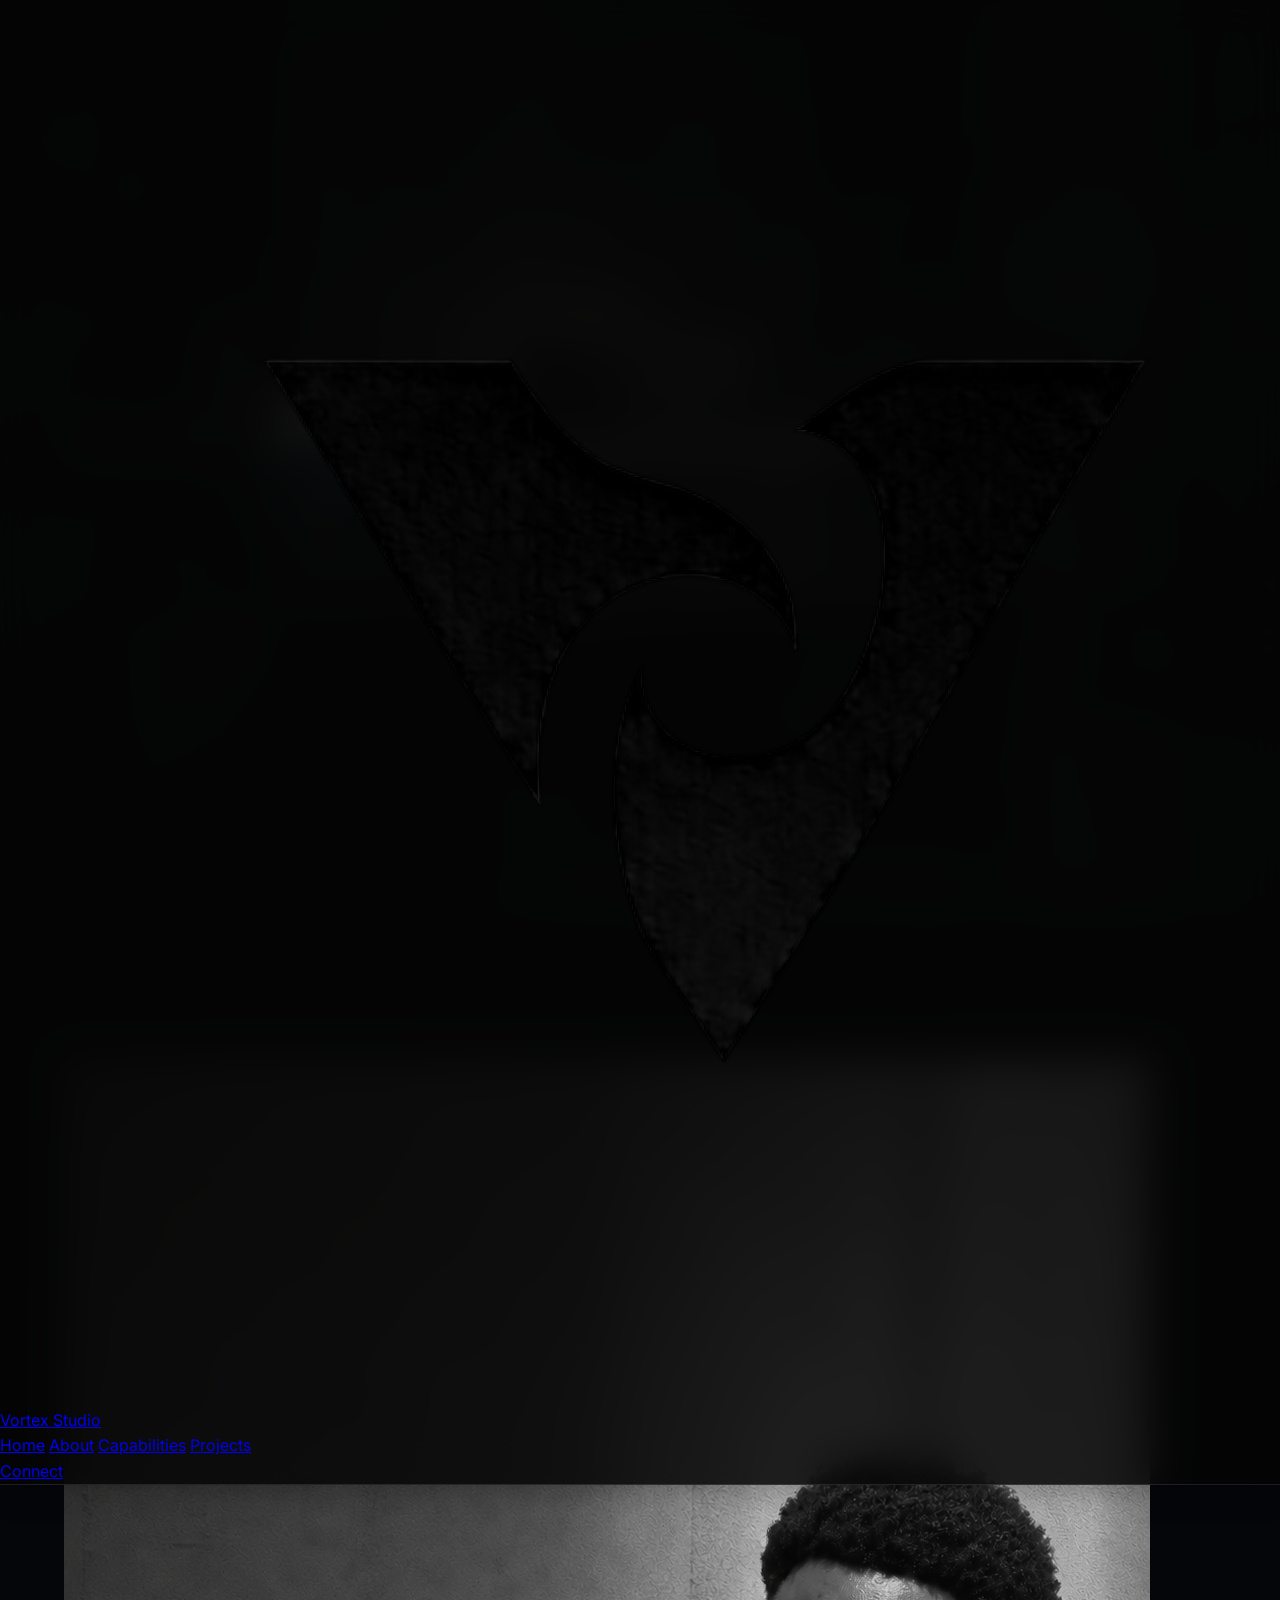
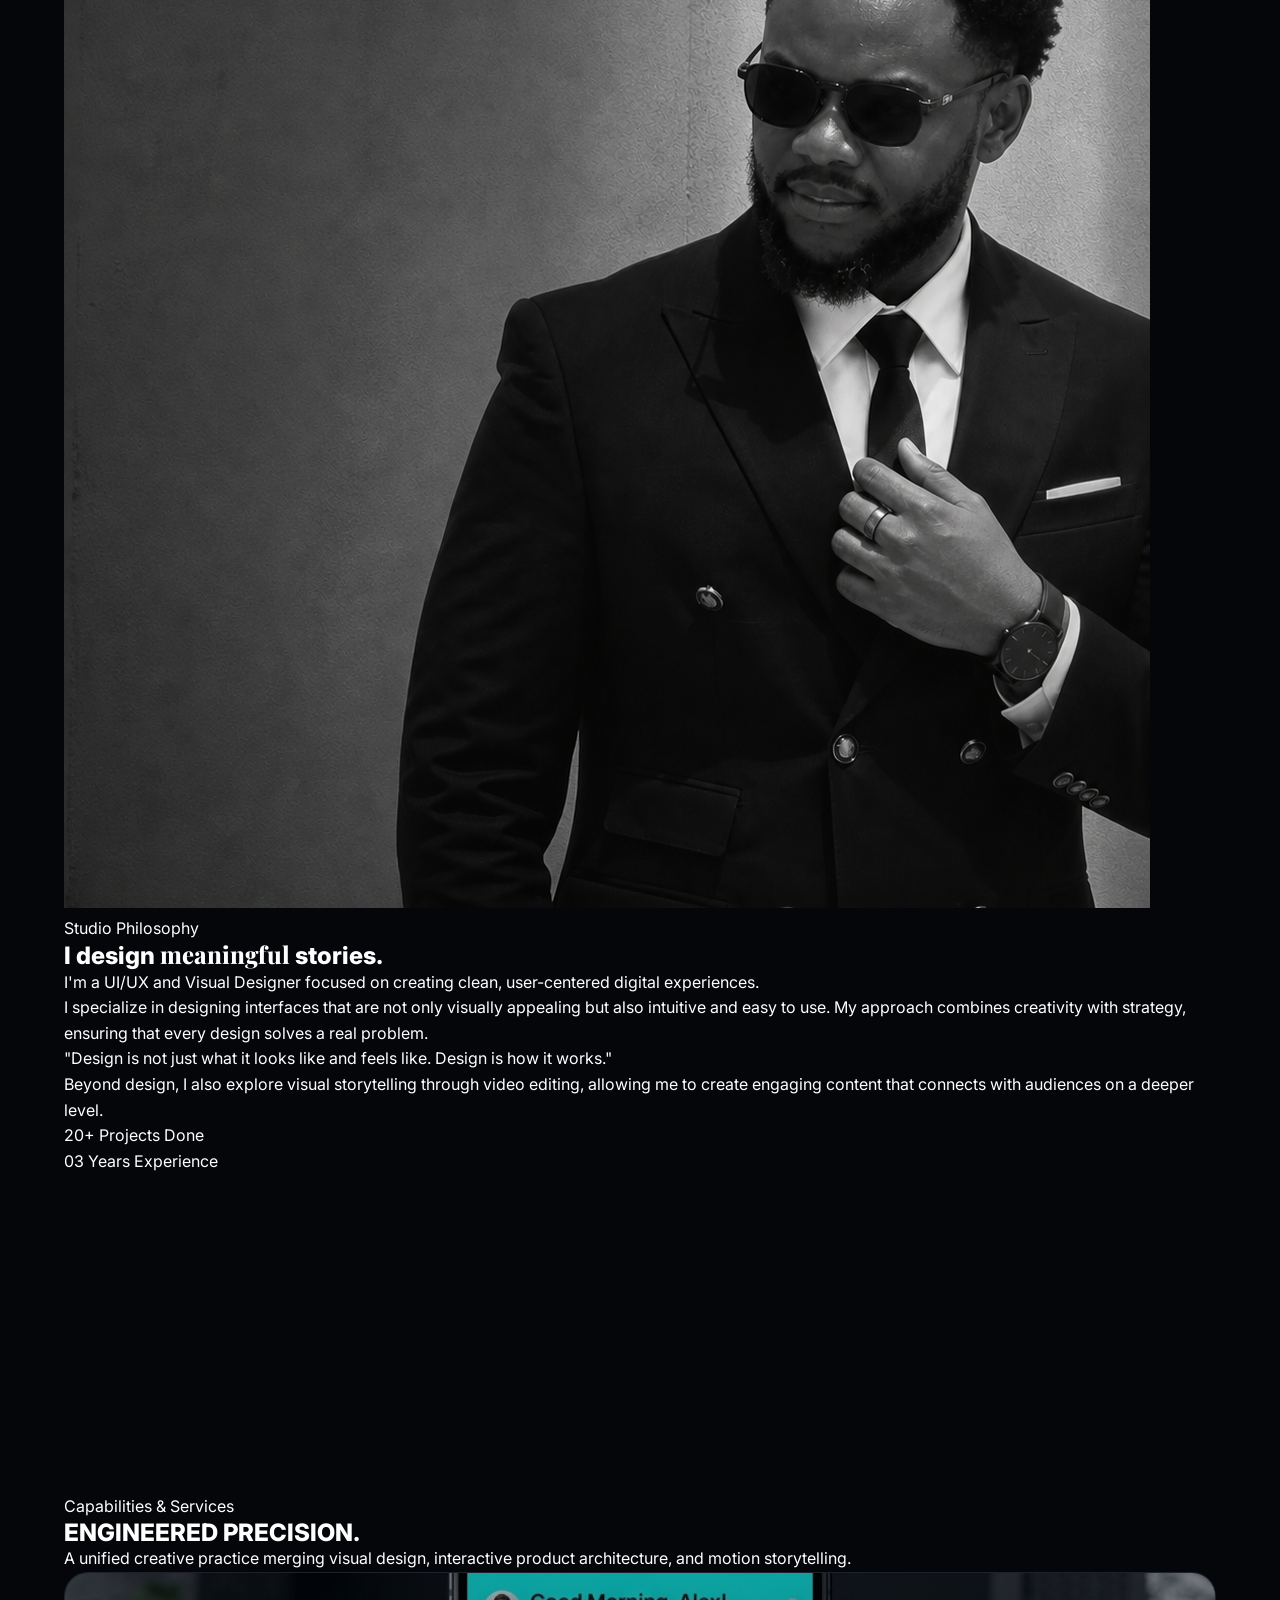
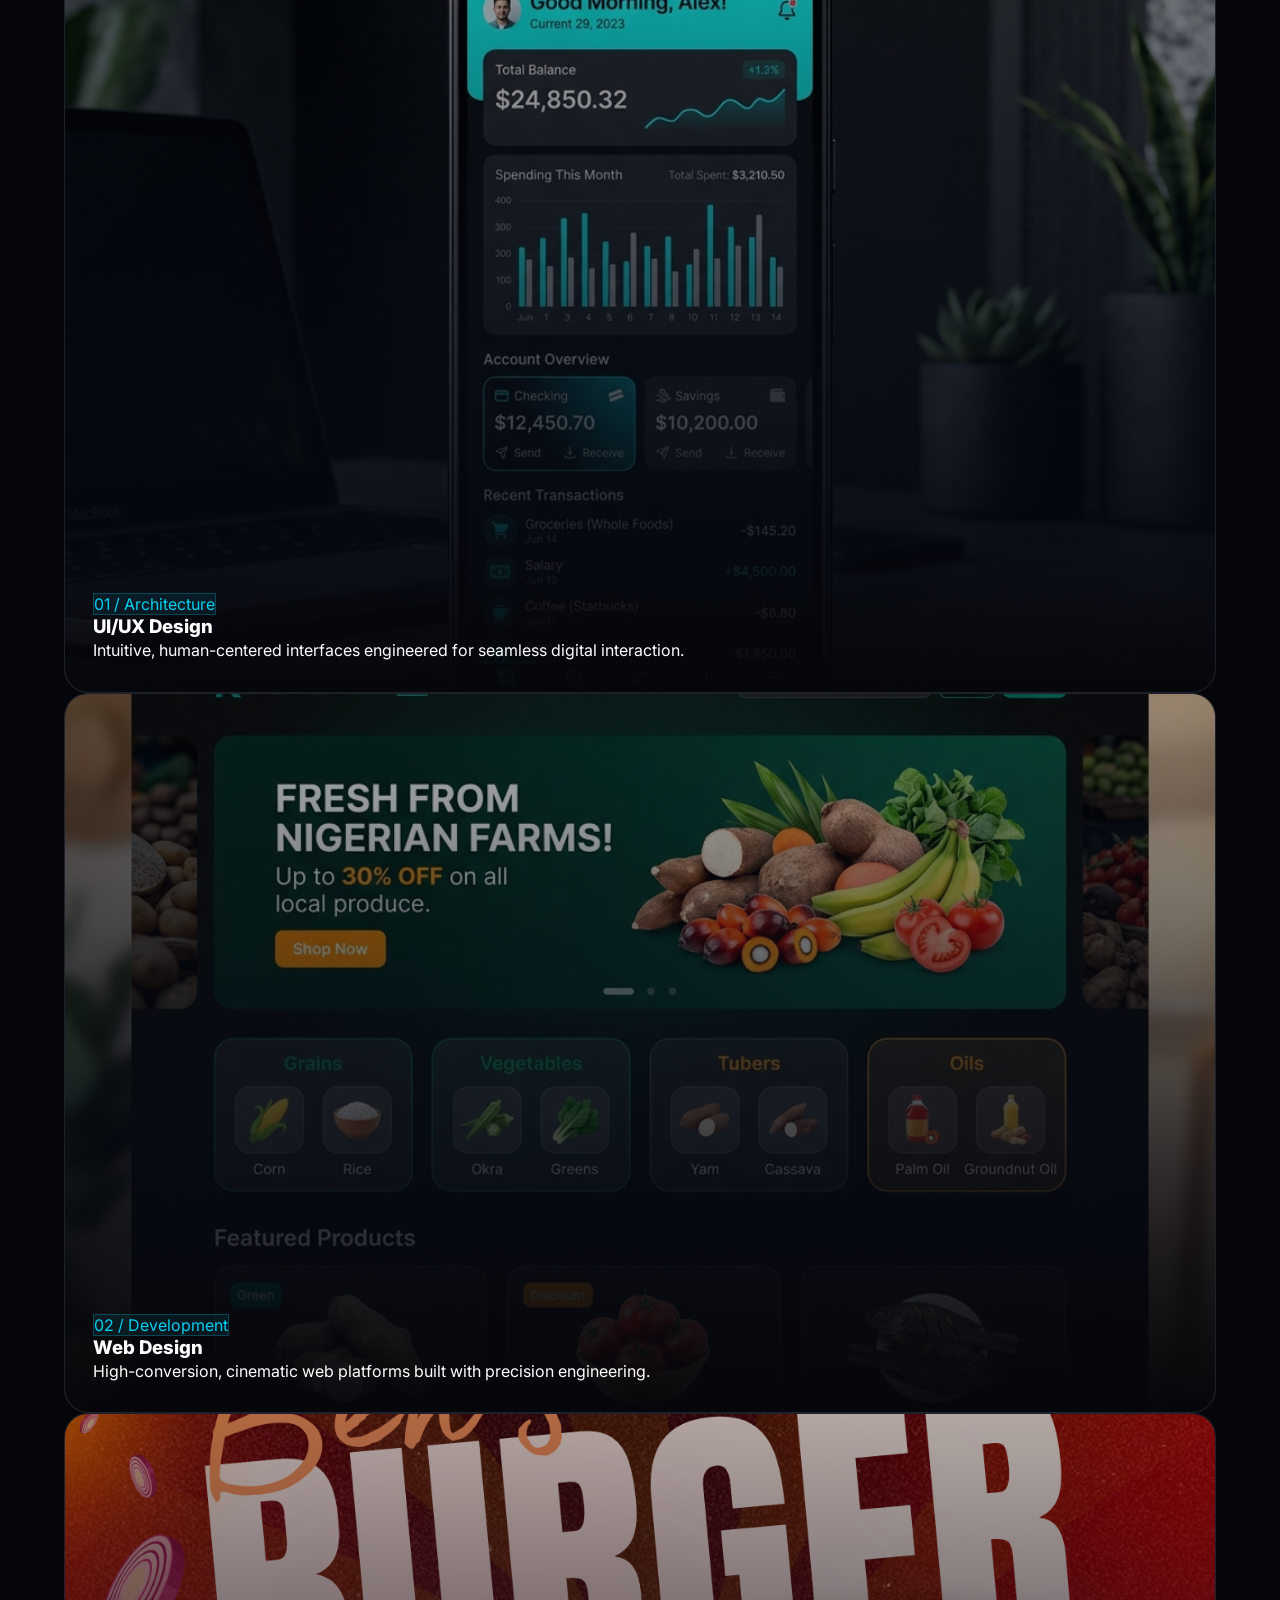
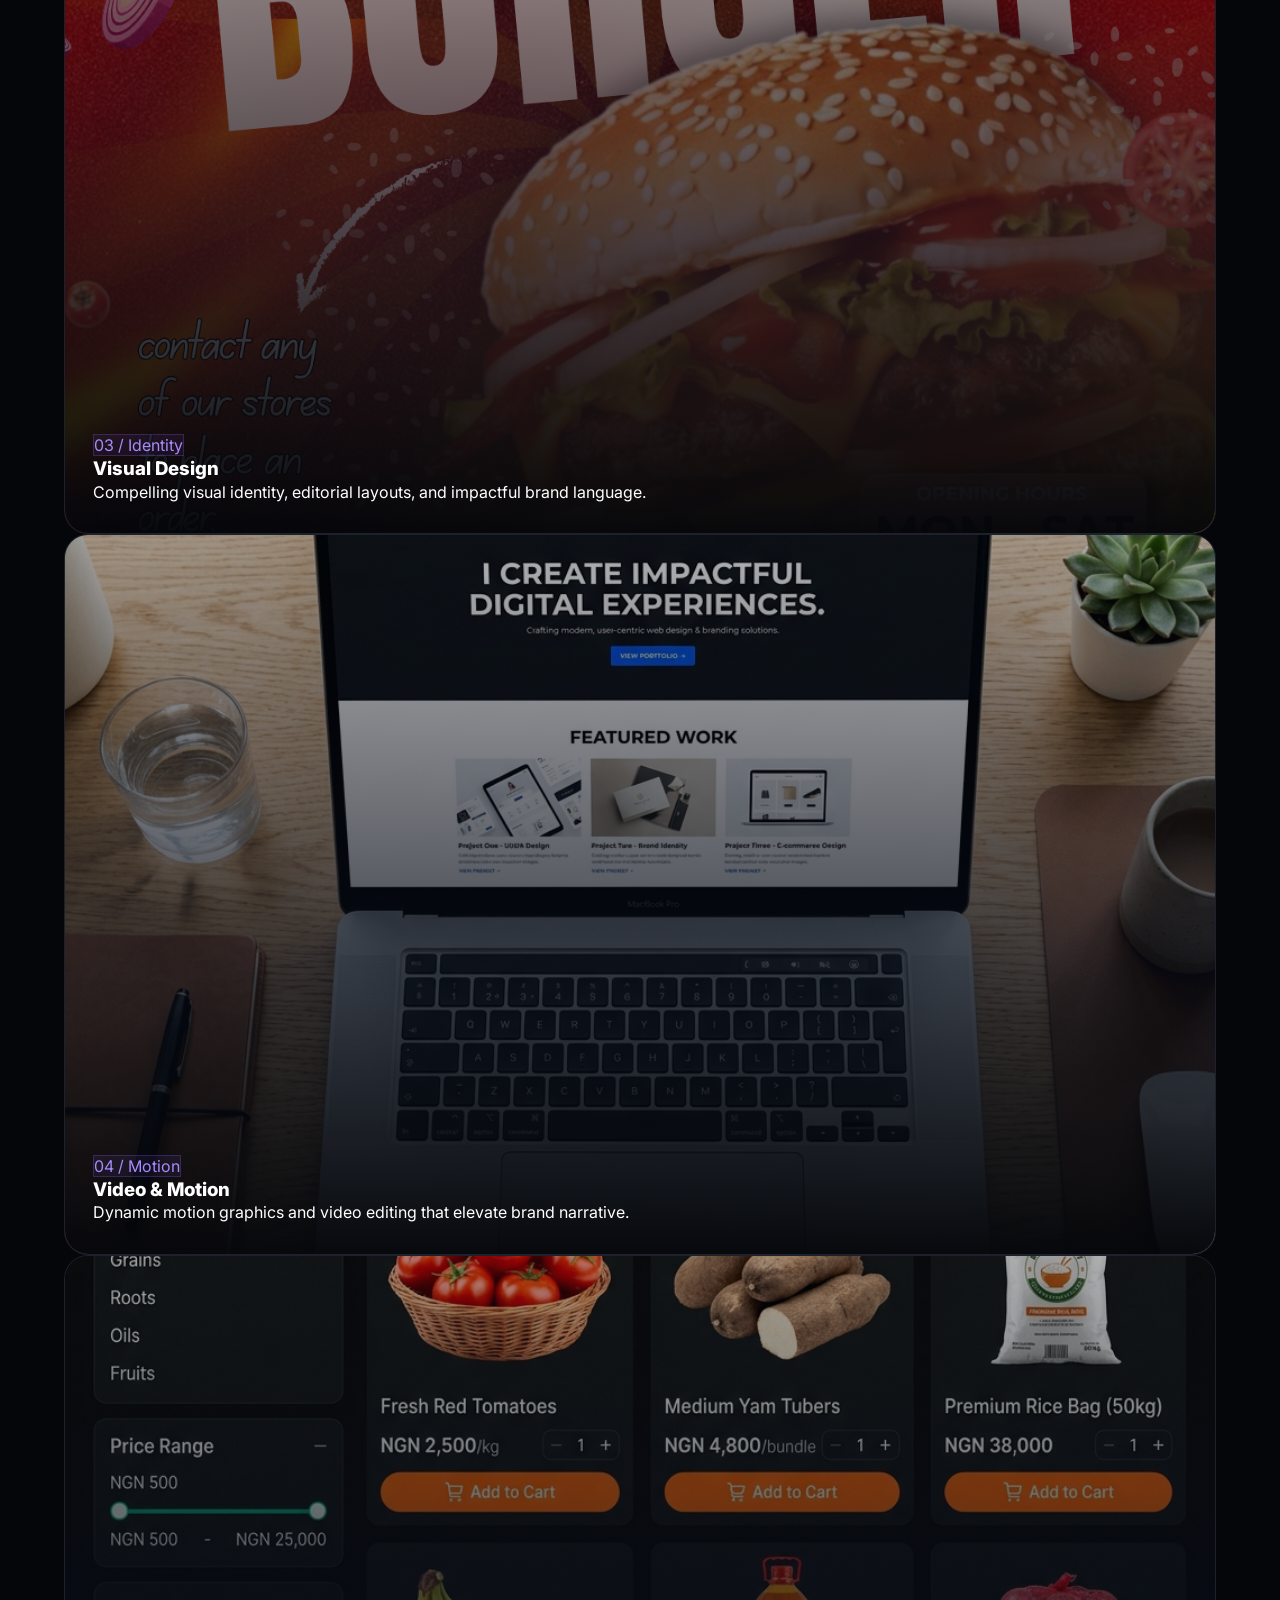
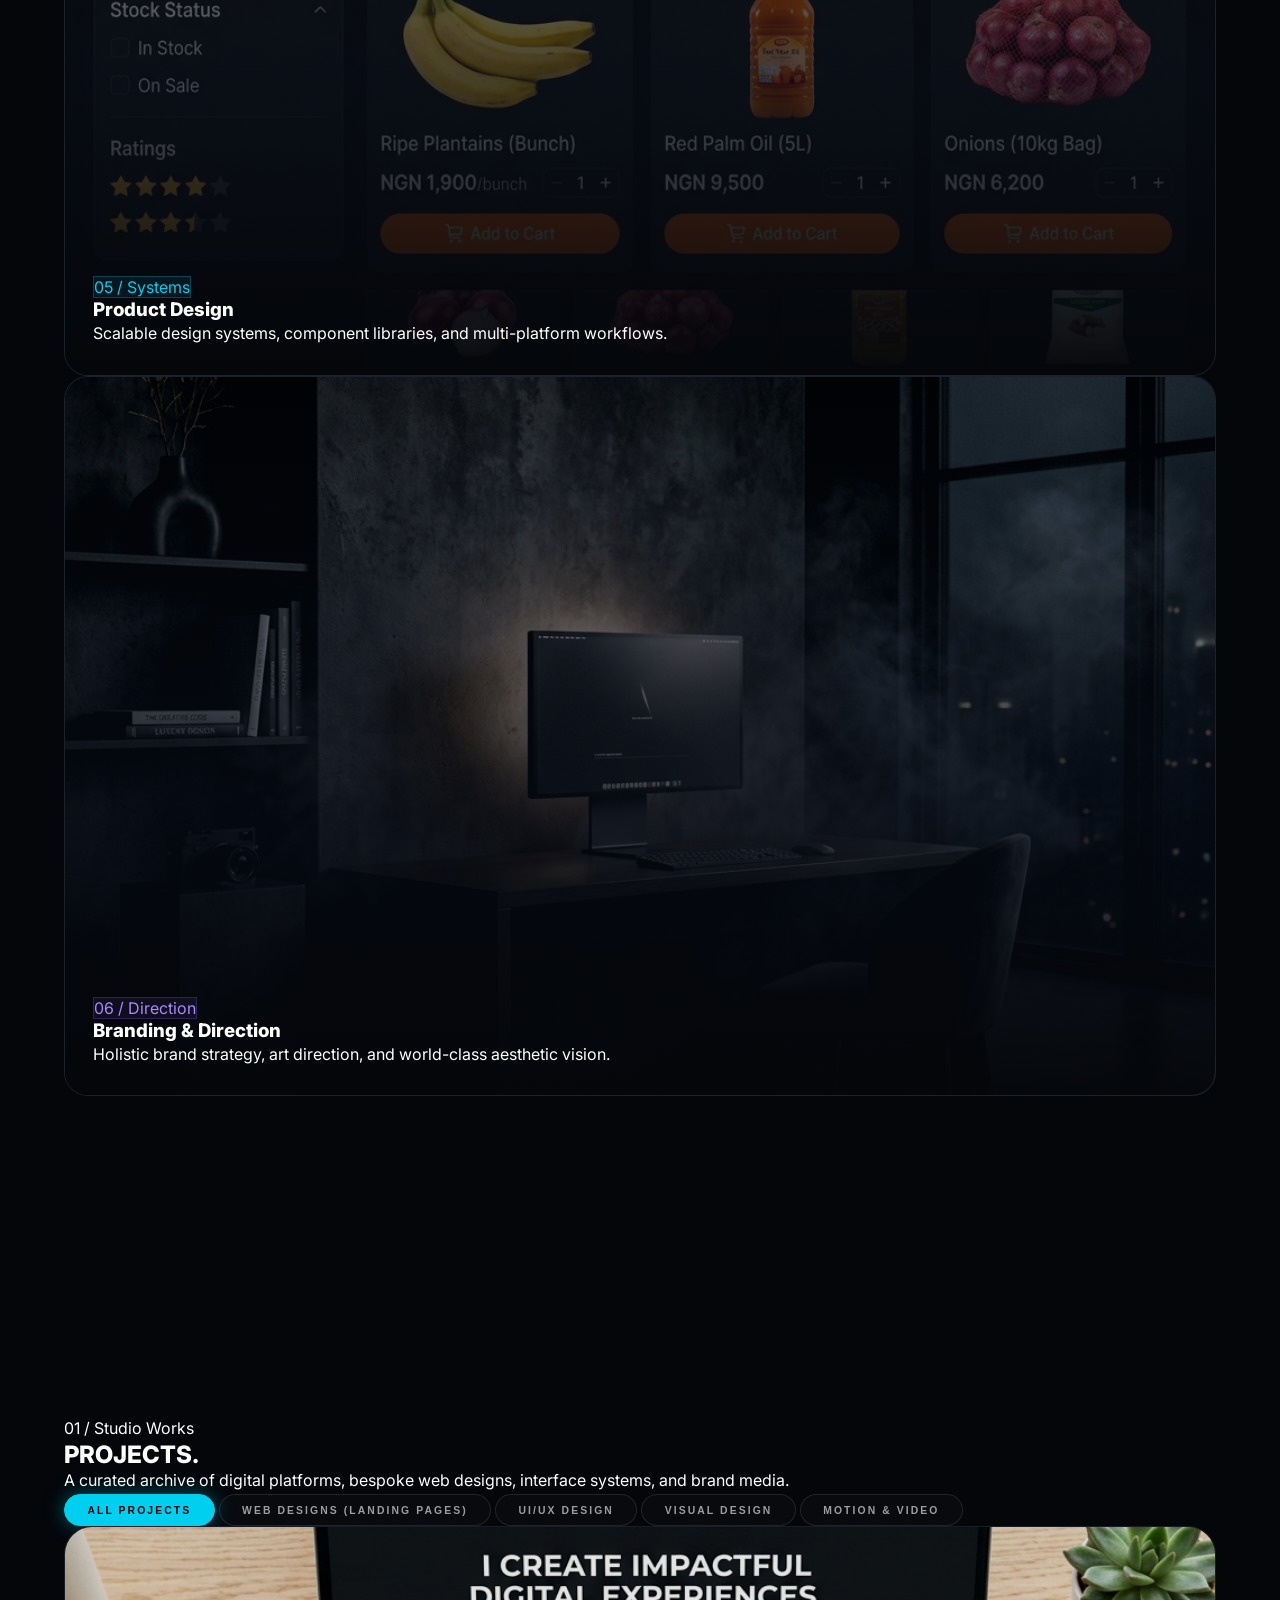
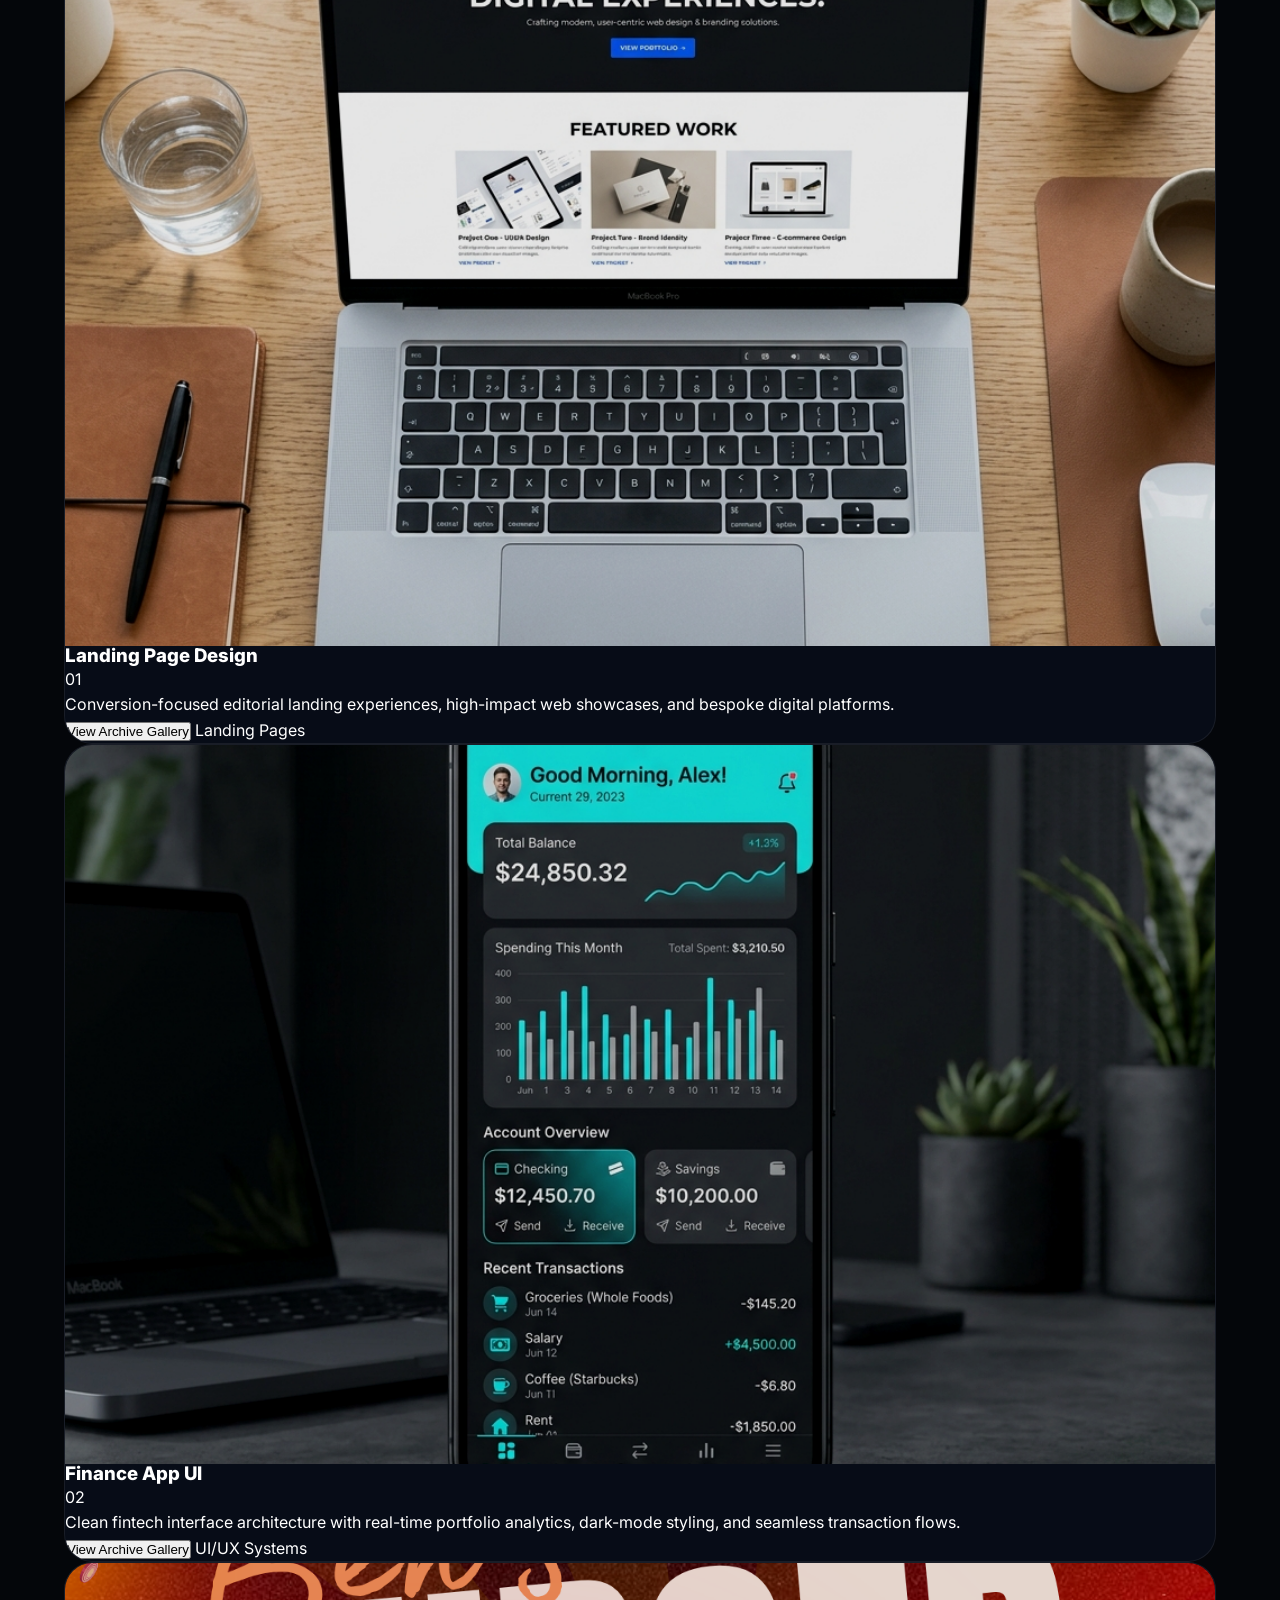
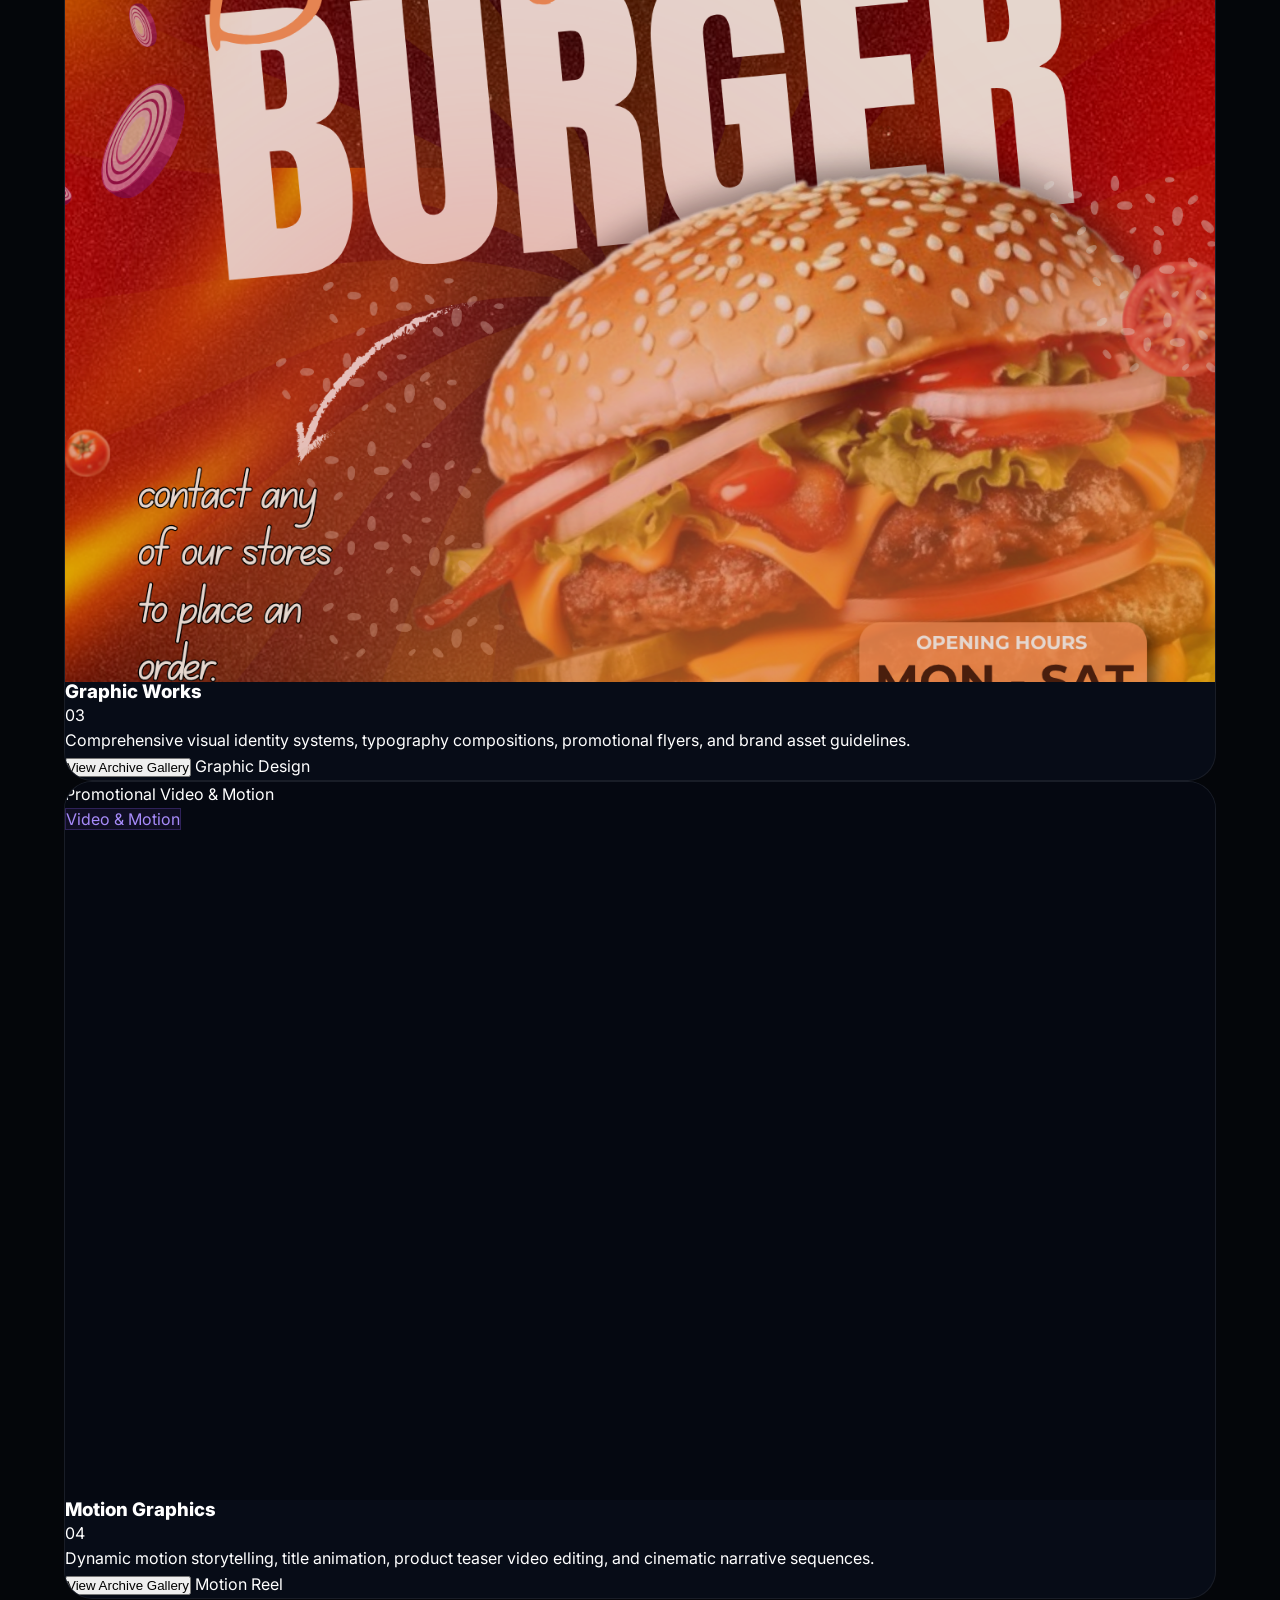
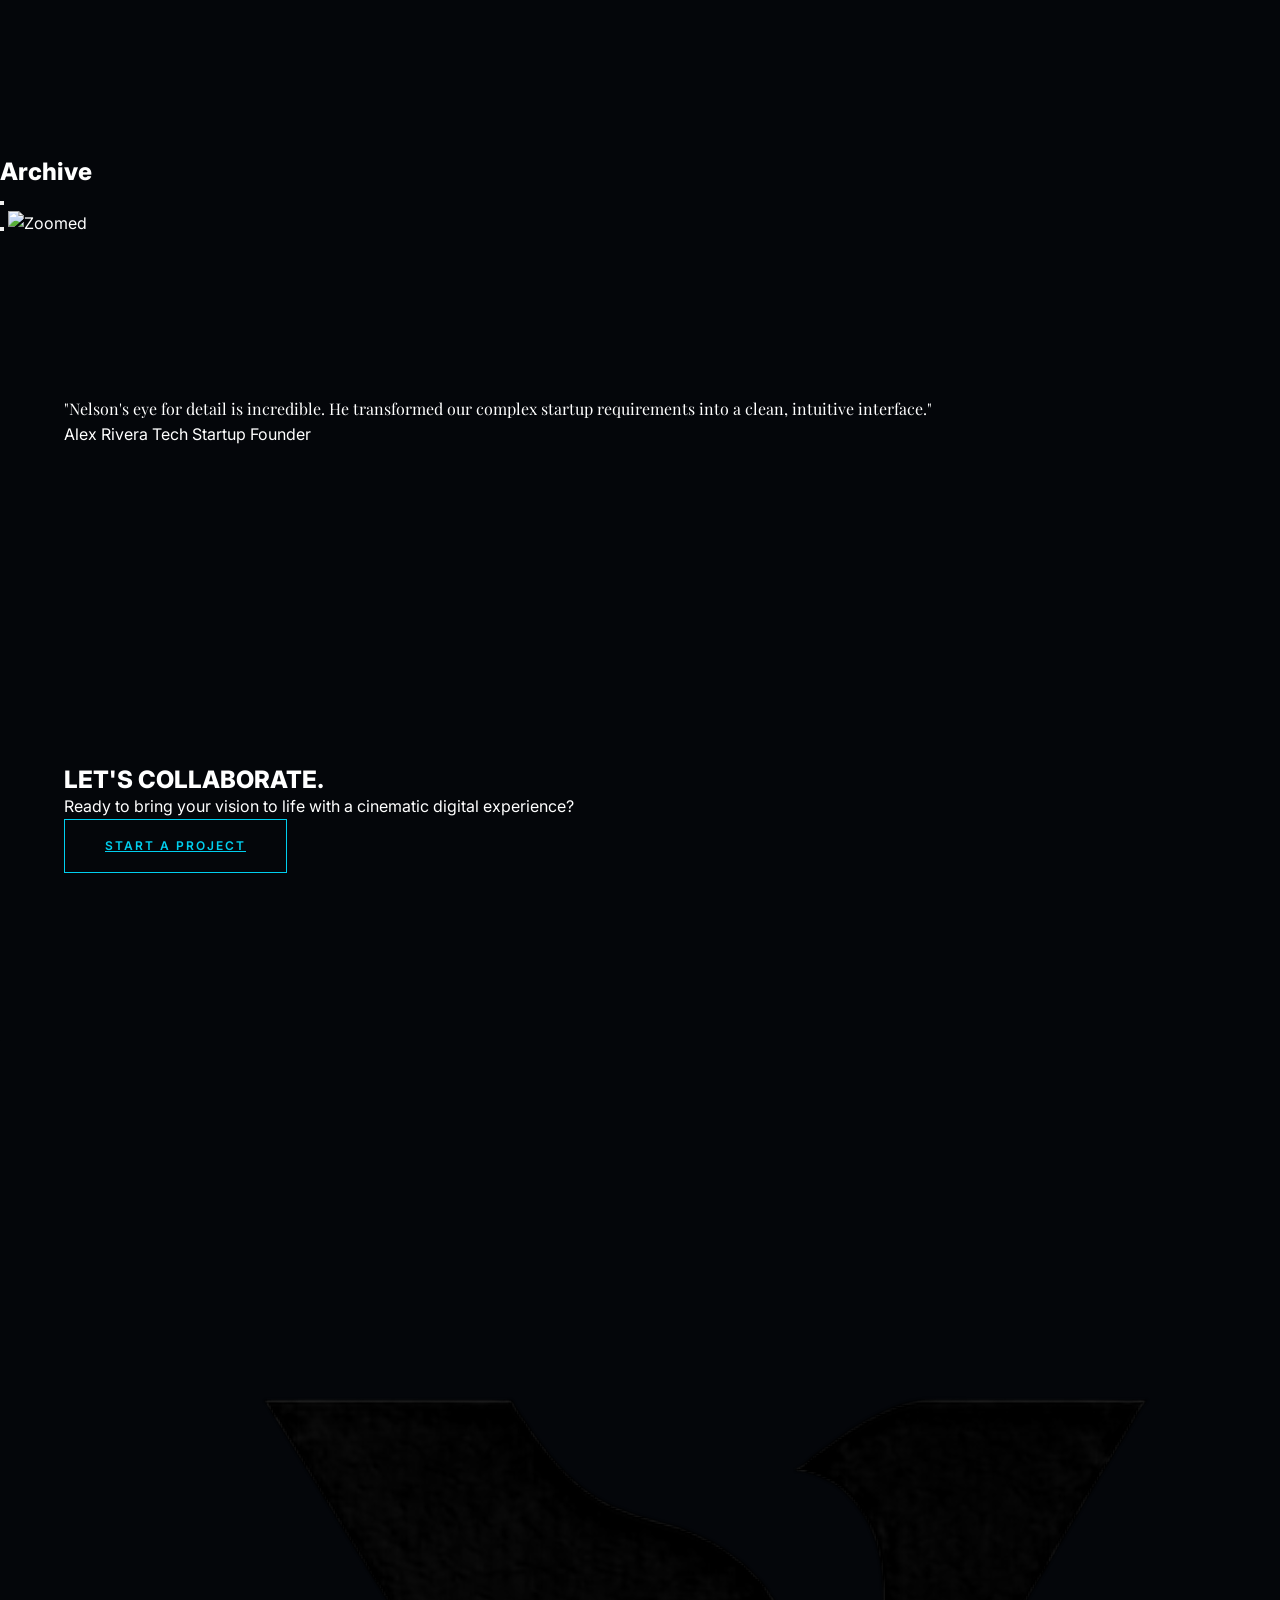
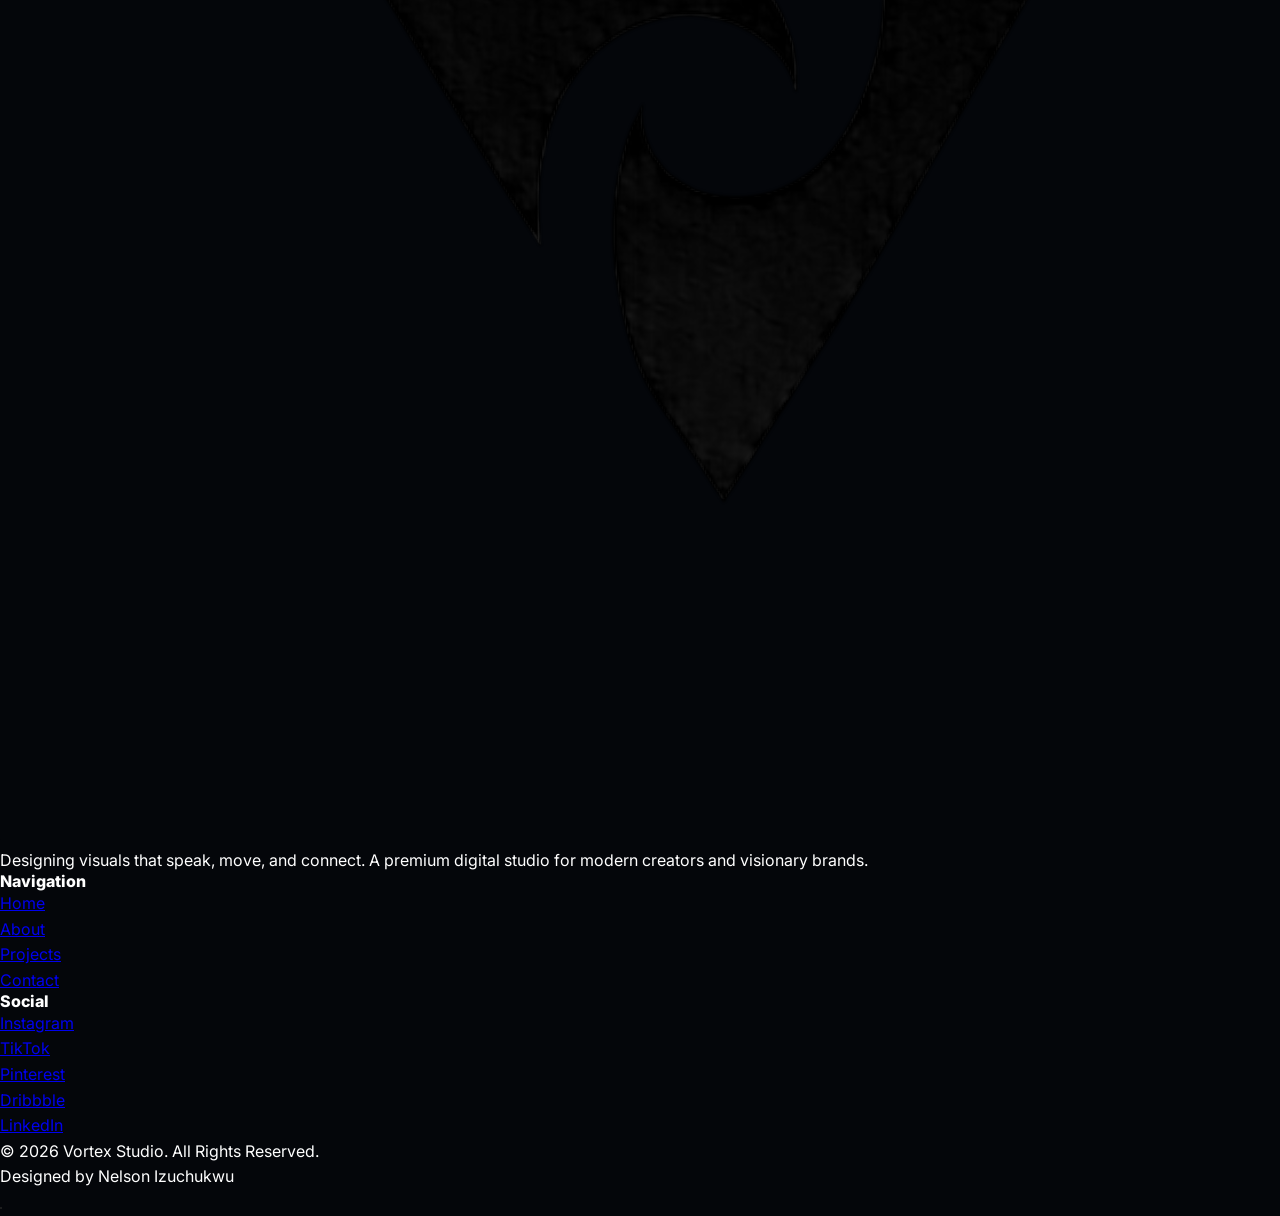
==== commit 855fa020: "fix(portfolio): correct project information architecture and category ownership model" ====
--- a/index.html
+++ b/index.html
@@ -308,51 +308,43 @@
                 <button class="filter-tab-btn" data-filter="motion">Motion & Video</button>
             </div>
 
-            <!-- Project Cards Grid -->
+            <!-- Project Cards Grid (Parent Work Categories) -->
             <div class="grid md:grid-cols-2 gap-8 lg:gap-10" id="projects-grid">
 
-                <!-- Project 01: KayaMarket (Web Design / Landing Page Design) -->
+                <!-- Category 01: WEB DESIGN / LANDING PAGE DESIGN -->
                 <div class="archive-project-card group fade-up" data-category="web">
-                    <div class="img-container">
-                        <img src="assets/kayamarket/banner.png" alt="KayaMarket Web Platform Showcase">
+                    <div class="img-container cursor-pointer" onclick="openArchive('web')">
+                        <img src="assets/project_landing_page.png" alt="Landing Page Design">
                         <div class="absolute top-4 left-4 z-10 flex gap-2">
                             <span class="px-3 py-1 rounded-full badge-orange text-[0.65rem] font-bold uppercase tracking-wider bg-noir/80 backdrop-blur">
                                 Web Design / Landing Page Design
                             </span>
                         </div>
-                        <div class="absolute top-4 right-4 z-10">
-                            <a href="https://kayamarket-two.vercel.app/" target="_blank" rel="noopener noreferrer" class="w-10 h-10 rounded-full bg-noir/80 backdrop-blur border border-white/20 flex items-center justify-center text-white hover:text-cyan hover:border-cyan transition-all" title="Visit Live Site">
-                                <i class="ph ph-arrow-up-right text-lg"></i>
-                            </a>
-                        </div>
                     </div>
                     <div class="p-8">
                         <div class="flex items-center justify-between gap-4 mb-2">
-                            <h3 class="text-2xl md:text-3xl font-black text-white group-hover:text-cyan transition-colors">
-                                KayaMarket
+                            <h3 class="text-2xl md:text-3xl font-black text-white group-hover:text-cyan transition-colors cursor-pointer" onclick="openArchive('web')">
+                                Landing Page Design
                             </h3>
                             <span class="text-xs font-mono text-gray-500">01</span>
                         </div>
                         <p class="text-gray-muted text-xs md:text-sm font-light leading-relaxed mb-6">
-                            A modern digital foodstuff marketplace and CRM ecosystem designed and developed by Vortex Studio for intuitive Nigerian commerce.
+                            Conversion-focused editorial landing experiences, high-impact web showcases, and bespoke digital platforms.
                         </p>
                         <div class="flex items-center justify-between pt-5 border-t border-white/10">
-                            <a href="project-kayamarket.html" class="inline-flex items-center gap-2 text-xs font-bold uppercase tracking-widest text-[#FF6B1F] hover:text-white transition-colors">
-                                <span>Explore Case Study</span>
+                            <button onclick="openArchive('web')" class="inline-flex items-center gap-2 text-xs font-bold uppercase tracking-widest text-cyan hover:text-white transition-colors">
+                                <span>View Archive Gallery</span>
                                 <i class="ph ph-arrow-right text-sm"></i>
-                            </a>
-                            <a href="https://kayamarket-two.vercel.app/" target="_blank" rel="noopener noreferrer" class="text-xs font-bold uppercase tracking-wider text-gray-400 hover:text-cyan flex items-center gap-1">
-                                <span>Live Site</span>
-                                <i class="ph ph-arrow-square-out text-sm"></i>
-                            </a>
-                        </div>
-                    </div>
-                </div>
-
-                <!-- Project 02: Finance App UI (UI/UX Design) -->
+                            </button>
+                            <span class="text-xs text-gray-500 font-mono">Landing Pages</span>
+                        </div>
+                    </div>
+                </div>
+
+                <!-- Category 02: UI/UX DESIGN -->
                 <div class="archive-project-card group fade-up" data-category="uiux" style="transition-delay: 0.1s;">
-                    <div class="img-container cursor-pointer" onclick="openArchive('finance')">
-                        <img src="assets/project_finance_app.png" alt="Finance App UI">
+                    <div class="img-container cursor-pointer" onclick="openArchive('uiux')">
+                        <img src="assets/project_finance_app.png" alt="UI/UX Design & Finance App UI">
                         <div class="absolute top-4 left-4 z-10 flex gap-2">
                             <span class="px-3 py-1 rounded-full badge-vortex text-[0.65rem] font-bold uppercase tracking-wider bg-noir/80 backdrop-blur">
                                 UI/UX Design
@@ -361,7 +353,7 @@
                     </div>
                     <div class="p-8">
                         <div class="flex items-center justify-between gap-4 mb-2">
-                            <h3 class="text-2xl md:text-3xl font-black text-white group-hover:text-cyan transition-colors cursor-pointer" onclick="openArchive('finance')">
+                            <h3 class="text-2xl md:text-3xl font-black text-white group-hover:text-cyan transition-colors cursor-pointer" onclick="openArchive('uiux')">
                                 Finance App UI
                             </h3>
                             <span class="text-xs font-mono text-gray-500">02</span>
@@ -370,49 +362,19 @@
                             Clean fintech interface architecture with real-time portfolio analytics, dark-mode styling, and seamless transaction flows.
                         </p>
                         <div class="flex items-center justify-between pt-5 border-t border-white/10">
-                            <button onclick="openArchive('finance')" class="inline-flex items-center gap-2 text-xs font-bold uppercase tracking-widest text-cyan hover:text-white transition-colors">
+                            <button onclick="openArchive('uiux')" class="inline-flex items-center gap-2 text-xs font-bold uppercase tracking-widest text-cyan hover:text-white transition-colors">
                                 <span>View Archive Gallery</span>
                                 <i class="ph ph-arrow-right text-sm"></i>
                             </button>
-                            <span class="text-xs text-gray-500 font-mono">15+ Screens</span>
-                        </div>
-                    </div>
-                </div>
-
-                <!-- Project 03: Agency Landing Page (Web Designs) -->
-                <div class="archive-project-card group fade-up" data-category="web" style="transition-delay: 0.15s;">
-                    <div class="img-container cursor-pointer" onclick="openArchive('landing')">
-                        <img src="assets/project_landing_page.png" alt="Landing Page Design">
-                        <div class="absolute top-4 left-4 z-10 flex gap-2">
-                            <span class="px-3 py-1 rounded-full badge-vortex text-[0.65rem] font-bold uppercase tracking-wider bg-noir/80 backdrop-blur">
-                                Web Design / Landing Page
-                            </span>
-                        </div>
-                    </div>
-                    <div class="p-8">
-                        <div class="flex items-center justify-between gap-4 mb-2">
-                            <h3 class="text-2xl md:text-3xl font-black text-white group-hover:text-cyan transition-colors cursor-pointer" onclick="openArchive('landing')">
-                                Landing Page Design
-                            </h3>
-                            <span class="text-xs font-mono text-gray-500">03</span>
-                        </div>
-                        <p class="text-gray-muted text-xs md:text-sm font-light leading-relaxed mb-6">
-                            Conversion-focused editorial landing experience built with bold typography, high-impact imagery, and responsive grid layout.
-                        </p>
-                        <div class="flex items-center justify-between pt-5 border-t border-white/10">
-                            <button onclick="openArchive('landing')" class="inline-flex items-center gap-2 text-xs font-bold uppercase tracking-widest text-cyan hover:text-white transition-colors">
-                                <span>View Archive Gallery</span>
-                                <i class="ph ph-arrow-right text-sm"></i>
-                            </button>
-                            <span class="text-xs text-gray-500 font-mono">Editorial</span>
-                        </div>
-                    </div>
-                </div>
-
-                <!-- Project 04: Graphic Works (Visual Design) -->
-                <div class="archive-project-card group fade-up" data-category="visual" style="transition-delay: 0.2s;">
-                    <div class="img-container cursor-pointer" onclick="openArchive('graphic')">
-                        <img src="assets/BC.png" alt="Graphic Design & Visuals">
+                            <span class="text-xs text-gray-500 font-mono">UI/UX Systems</span>
+                        </div>
+                    </div>
+                </div>
+
+                <!-- Category 03: VISUAL DESIGN -->
+                <div class="archive-project-card group fade-up" data-category="visual" style="transition-delay: 0.15s;">
+                    <div class="img-container cursor-pointer" onclick="openArchive('visual')">
+                        <img src="assets/BC.png" alt="Visual Design & Graphic Works">
                         <div class="absolute top-4 left-4 z-10 flex gap-2">
                             <span class="px-3 py-1 rounded-full badge-violet text-[0.65rem] font-bold uppercase tracking-wider bg-noir/80 backdrop-blur">
                                 Visual Design
@@ -421,26 +383,26 @@
                     </div>
                     <div class="p-8">
                         <div class="flex items-center justify-between gap-4 mb-2">
-                            <h3 class="text-2xl md:text-3xl font-black text-white group-hover:text-violet transition-colors cursor-pointer" onclick="openArchive('graphic')">
+                            <h3 class="text-2xl md:text-3xl font-black text-white group-hover:text-violet transition-colors cursor-pointer" onclick="openArchive('visual')">
                                 Graphic Works
                             </h3>
-                            <span class="text-xs font-mono text-gray-500">04</span>
+                            <span class="text-xs font-mono text-gray-500">03</span>
                         </div>
                         <p class="text-gray-muted text-xs md:text-sm font-light leading-relaxed mb-6">
                             Comprehensive visual identity systems, typography compositions, promotional flyers, and brand asset guidelines.
                         </p>
                         <div class="flex items-center justify-between pt-5 border-t border-white/10">
-                            <button onclick="openArchive('graphic')" class="inline-flex items-center gap-2 text-xs font-bold uppercase tracking-widest text-violet hover:text-white transition-colors">
+                            <button onclick="openArchive('visual')" class="inline-flex items-center gap-2 text-xs font-bold uppercase tracking-widest text-violet hover:text-white transition-colors">
                                 <span>View Archive Gallery</span>
                                 <i class="ph ph-arrow-right text-sm"></i>
                             </button>
-                            <span class="text-xs text-gray-500 font-mono">Brand Systems</span>
-                        </div>
-                    </div>
-                </div>
-
-                <!-- Project 05: Motion Graphics (Video & Motion) -->
-                <div class="archive-project-card group fade-up" data-category="motion" style="transition-delay: 0.25s;">
+                            <span class="text-xs text-gray-500 font-mono">Graphic Design</span>
+                        </div>
+                    </div>
+                </div>
+
+                <!-- Category 04: MOTION & VIDEO -->
+                <div class="archive-project-card group fade-up" data-category="motion" style="transition-delay: 0.2s;">
                     <div class="img-container cursor-pointer bg-charcoal flex items-center justify-center" onclick="openArchive('motion')">
                         <div class="text-center group-hover:scale-110 transition-transform duration-700 p-12">
                             <i class="ph ph-video text-6xl text-cyan/30 group-hover:text-cyan transition-colors mb-4 block mx-auto"></i>
@@ -457,7 +419,7 @@
                             <h3 class="text-2xl md:text-3xl font-black text-white group-hover:text-cyan transition-colors cursor-pointer" onclick="openArchive('motion')">
                                 Motion Graphics
                             </h3>
-                            <span class="text-xs font-mono text-gray-500">05</span>
+                            <span class="text-xs font-mono text-gray-500">04</span>
                         </div>
                         <p class="text-gray-muted text-xs md:text-sm font-light leading-relaxed mb-6">
                             Dynamic motion storytelling, title animation, product teaser video editing, and cinematic narrative sequences.
@@ -637,43 +599,160 @@
             });
         });
 
-        // Archive Gallery Logic
-        const galleryImages = [
-            'BC.png', 'DM socials.png', 'ENO & Beauty Salon (35 x 45 cm) (2).jpg',
-            'MAKE EVERY SECOND COUNT.png', 'MAR 22 1.png', 'Monday psot.png',
-            'Palm sunday.png', 'easter.png', 'mockup.png', 'new month.jpg',
-            'next.png', 'social media post.png', 'socials post.png',
-            'socials.png', 'we are active.png'
-        ];
-
-        function openArchive(type) {
+        // Strict Category Ownership Data Model
+        const categoryData = {
+            'web': {
+                title: 'Landing Page Design',
+                category: 'Web Design / Landing Page Design',
+                type: 'projects',
+                items: [
+                    {
+                        id: 'kayamarket',
+                        title: 'KayaMarket',
+                        subtitle: 'Digital Foodstuff Marketplace & CRM Platform',
+                        description: 'A modern digital foodstuff marketplace and CRM ecosystem designed and developed by Vortex Studio for intuitive Nigerian commerce.',
+                        thumbnail: 'assets/kayamarket/banner.png',
+                        caseStudyUrl: 'project-kayamarket.html',
+                        liveUrl: 'https://kayamarket-two.vercel.app/',
+                        screenshots: [
+                            { src: 'assets/kayamarket/homepage.png', label: 'Storefront' },
+                            { src: 'assets/kayamarket/products.png', label: 'Catalog' },
+                            { src: 'assets/kayamarket/details.png', label: 'Details' },
+                            { src: 'assets/kayamarket/cart.png', label: 'Checkout' },
+                            { src: 'assets/kayamarket/admin.png', label: 'Admin CRM' }
+                        ]
+                    }
+                ]
+            },
+            'uiux': {
+                title: 'Finance App UI',
+                category: 'UI/UX Design',
+                type: 'projects',
+                items: [
+                    {
+                        id: 'finance-app',
+                        title: 'Finance App UI',
+                        subtitle: 'Fintech Interface & Portfolio Dashboard Architecture',
+                        description: 'Clean fintech interface architecture with real-time portfolio analytics, dark-mode styling, and seamless transaction flows.',
+                        thumbnail: 'assets/project_finance_app.png',
+                        caseStudyUrl: null,
+                        liveUrl: null,
+                        screenshots: [
+                            { src: 'assets/project_finance_app.png', label: 'App Overview' }
+                        ]
+                    }
+                ]
+            },
+            'visual': {
+                title: 'Graphic Works',
+                category: 'Visual Design',
+                type: 'gallery',
+                images: [
+                    'BC.png', 'DM socials.png', 'ENO & Beauty Salon (35 x 45 cm) (2).jpg',
+                    'MAKE EVERY SECOND COUNT.png', 'MAR 22 1.png', 'Monday psot.png',
+                    'Palm sunday.png', 'easter.png', 'mockup.png', 'new month.jpg',
+                    'next.png', 'social media post.png', 'socials post.png',
+                    'socials.png', 'we are active.png'
+                ]
+            },
+            'motion': {
+                title: 'Motion Graphics',
+                category: 'Video & Motion',
+                type: 'projects',
+                items: [
+                    {
+                        id: 'motion-graphics',
+                        title: 'Motion Graphics & Video Storytelling',
+                        subtitle: 'Cinematic Visual Sequences & Video Reels',
+                        description: 'Dynamic motion storytelling, title animation, product teaser video editing, and cinematic narrative sequences.',
+                        thumbnail: 'assets/project_landing_page.png',
+                        caseStudyUrl: null,
+                        liveUrl: null,
+                        screenshots: [
+                            { src: 'assets/project_landing_page.png', label: 'Sequence Frame' }
+                        ]
+                    }
+                ]
+            }
+        };
+
+        function openArchive(key) {
+            // Map aliases to canonical keys
+            const keyMap = {
+                'web': 'web',
+                'landing': 'web',
+                'uiux': 'uiux',
+                'finance': 'uiux',
+                'visual': 'visual',
+                'graphic': 'visual',
+                'motion': 'motion'
+            };
+
+            const canonicalKey = keyMap[key] || 'web';
+            const data = categoryData[canonicalKey];
+            
             const modal = document.getElementById('archive-modal');
             const grid = document.getElementById('gallery-grid');
             const title = document.getElementById('archive-title');
             const category = document.getElementById('archive-category');
-            
-            const content = {
-                'finance': { title: 'Finance App UI', cat: 'UI/UX Design' },
-                'landing': { title: 'Landing Page Design', cat: 'Web Design' },
-                'graphic': { title: 'Graphic Works', cat: 'Visual Design' },
-                'motion':  { title: 'Motion Graphics', cat: 'Video Editing' }
-            };
-
-            const data = content[type];
+
             title.innerText = data.title;
-            category.innerText = data.cat;
-
-            // Fill grid
-            grid.innerHTML = galleryImages.map(img => `
-                <div class="gallery-item fade-up" onclick="openLightbox('assets/gallery/${img}')">
-                    <img src="assets/gallery/${img}" alt="Gallery Item" class="w-full">
-                </div>
-            `).join('');
+            category.innerText = data.category;
+
+            if (data.type === 'gallery') {
+                grid.className = 'gallery-container';
+                grid.innerHTML = data.images.map(img => `
+                    <div class="gallery-item fade-up" onclick="openLightbox('assets/gallery/${img}')">
+                        <img src="assets/gallery/${img}" alt="${data.title} Asset" class="w-full">
+                    </div>
+                `).join('');
+            } else if (data.type === 'projects') {
+                grid.className = 'flex flex-col gap-10 max-w-5xl mx-auto';
+                grid.innerHTML = data.items.map(proj => `
+                    <div class="vortex-card p-8 md:p-10 rounded-3xl border border-white/10 flex flex-col lg:flex-row gap-8 items-center fade-up">
+                        <div class="w-full lg:w-1/2 aspect-[16/10] rounded-2xl overflow-hidden cursor-pointer group" onclick="openLightbox('${proj.thumbnail}')">
+                            <img src="${proj.thumbnail}" alt="${proj.title}" class="w-full h-full object-cover group-hover:scale-105 transition-transform duration-700">
+                        </div>
+                        <div class="w-full lg:w-1/2 flex flex-col justify-between">
+                            <div>
+                                <h3 class="text-3xl font-black text-white mb-2">${proj.title}</h3>
+                                <p class="text-cyan text-xs font-mono uppercase tracking-widest mb-4">${proj.subtitle}</p>
+                                <p class="text-gray-muted text-xs md:text-sm font-light leading-relaxed mb-6">
+                                    ${proj.description}
+                                </p>
+                                ${proj.screenshots && proj.screenshots.length > 1 ? `
+                                    <div class="mb-6">
+                                        <span class="block text-[0.65rem] uppercase tracking-widest text-gray-400 font-bold mb-2">Screen Gallery</span>
+                                        <div class="flex gap-2 overflow-x-auto pb-2">
+                                            ${proj.screenshots.map(s => `
+                                                <img src="${s.src}" title="${s.label}" class="w-16 h-12 object-cover rounded-lg border border-white/10 cursor-pointer hover:border-cyan transition-all" onclick="openLightbox('${s.src}')">
+                                            `).join('')}
+                                        </div>
+                                    </div>
+                                ` : ''}
+                            </div>
+                            <div class="flex flex-wrap items-center gap-3 pt-4 border-t border-white/10">
+                                ${proj.caseStudyUrl ? `
+                                    <a href="${proj.caseStudyUrl}" class="btn-kaya-orange inline-flex items-center gap-2 px-5 py-2.5 rounded-full text-xs font-bold uppercase tracking-widest">
+                                        <span>Explore Case Study</span>
+                                        <i class="ph ph-arrow-right text-sm"></i>
+                                    </a>
+                                ` : ''}
+                                ${proj.liveUrl ? `
+                                    <a href="${proj.liveUrl}" target="_blank" rel="noopener noreferrer" class="btn-kaya-outline inline-flex items-center gap-2 px-5 py-2.5 rounded-full text-xs font-bold uppercase tracking-widest">
+                                        <span>Live Site</span>
+                                        <i class="ph ph-arrow-square-out text-sm"></i>
+                                    </a>
+                                ` : ''}
+                            </div>
+                        </div>
+                    </div>
+                `).join('');
+            }
 
             modal.classList.remove('hidden');
             document.body.style.overflow = 'hidden';
             
-            // Re-trigger observer for new items
             setTimeout(() => {
                 document.querySelectorAll('#gallery-grid .fade-up').forEach(el => observer.observe(el));
             }, 100);
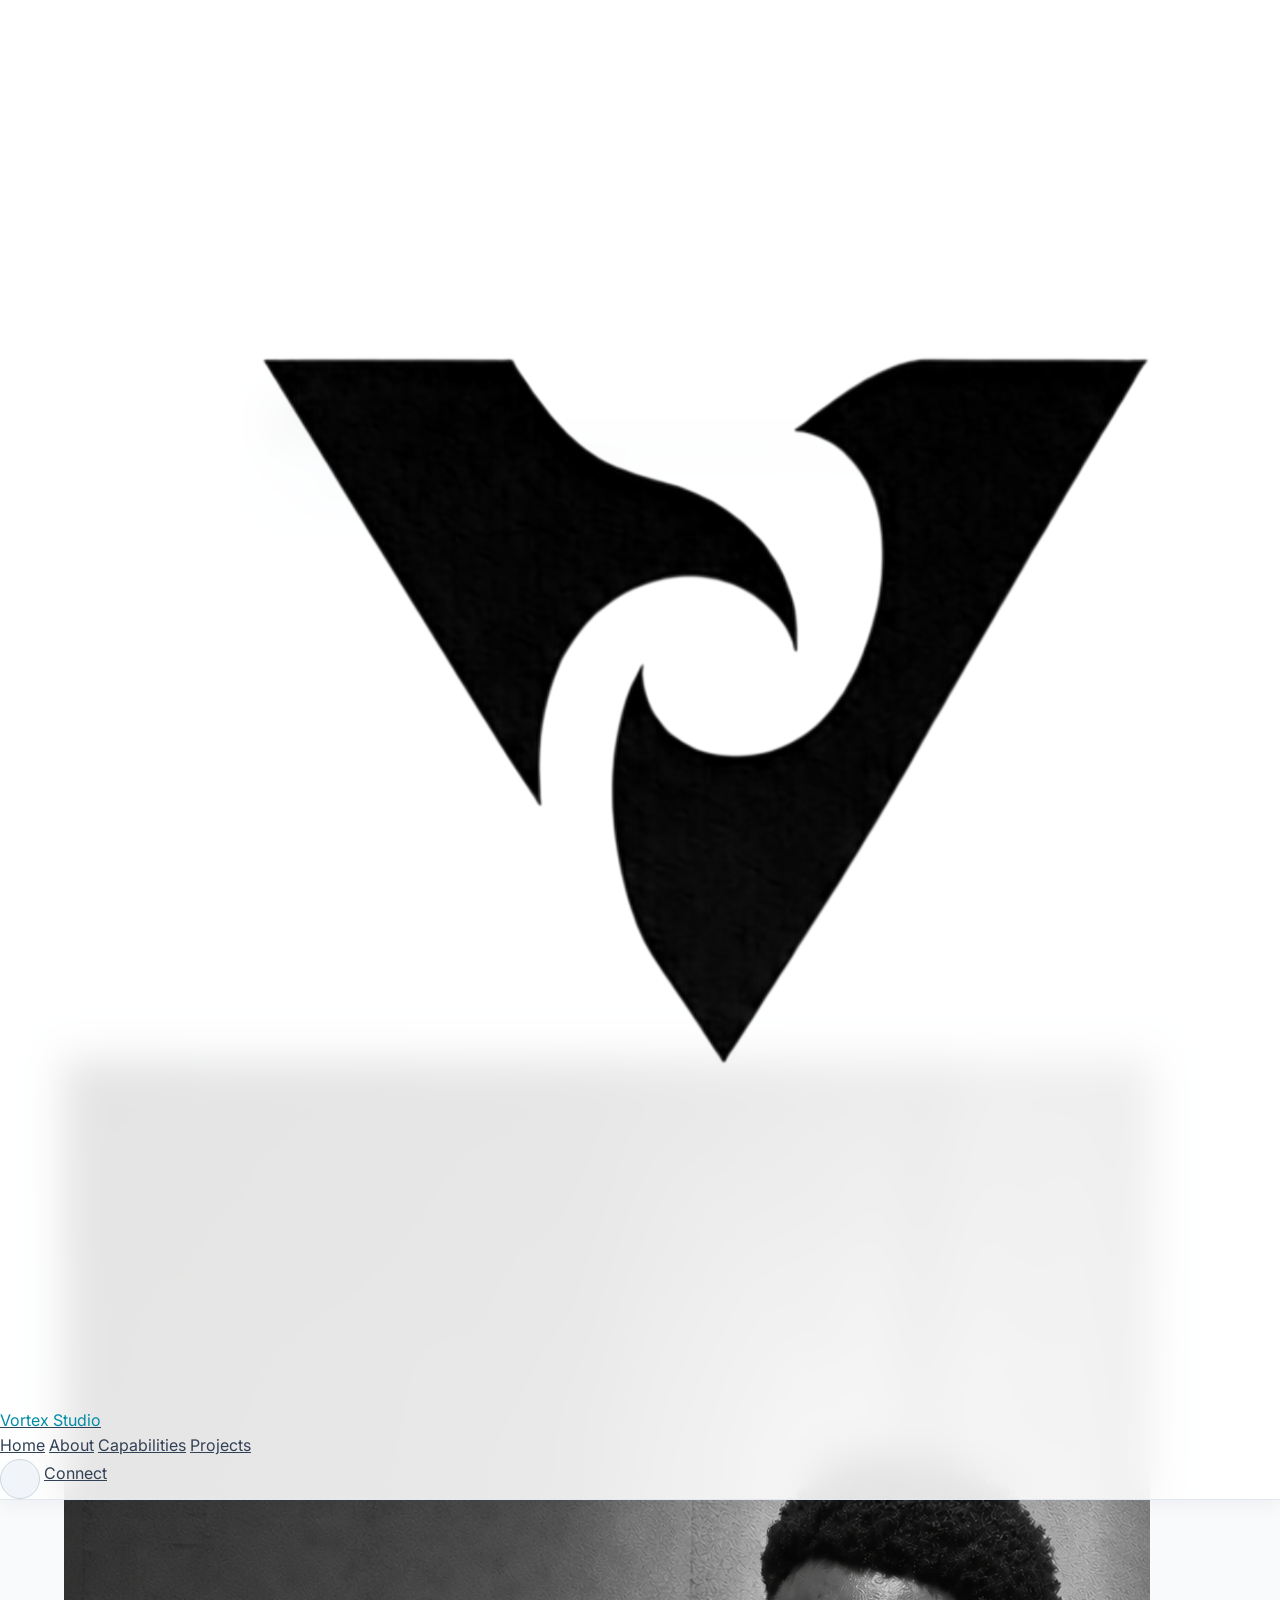
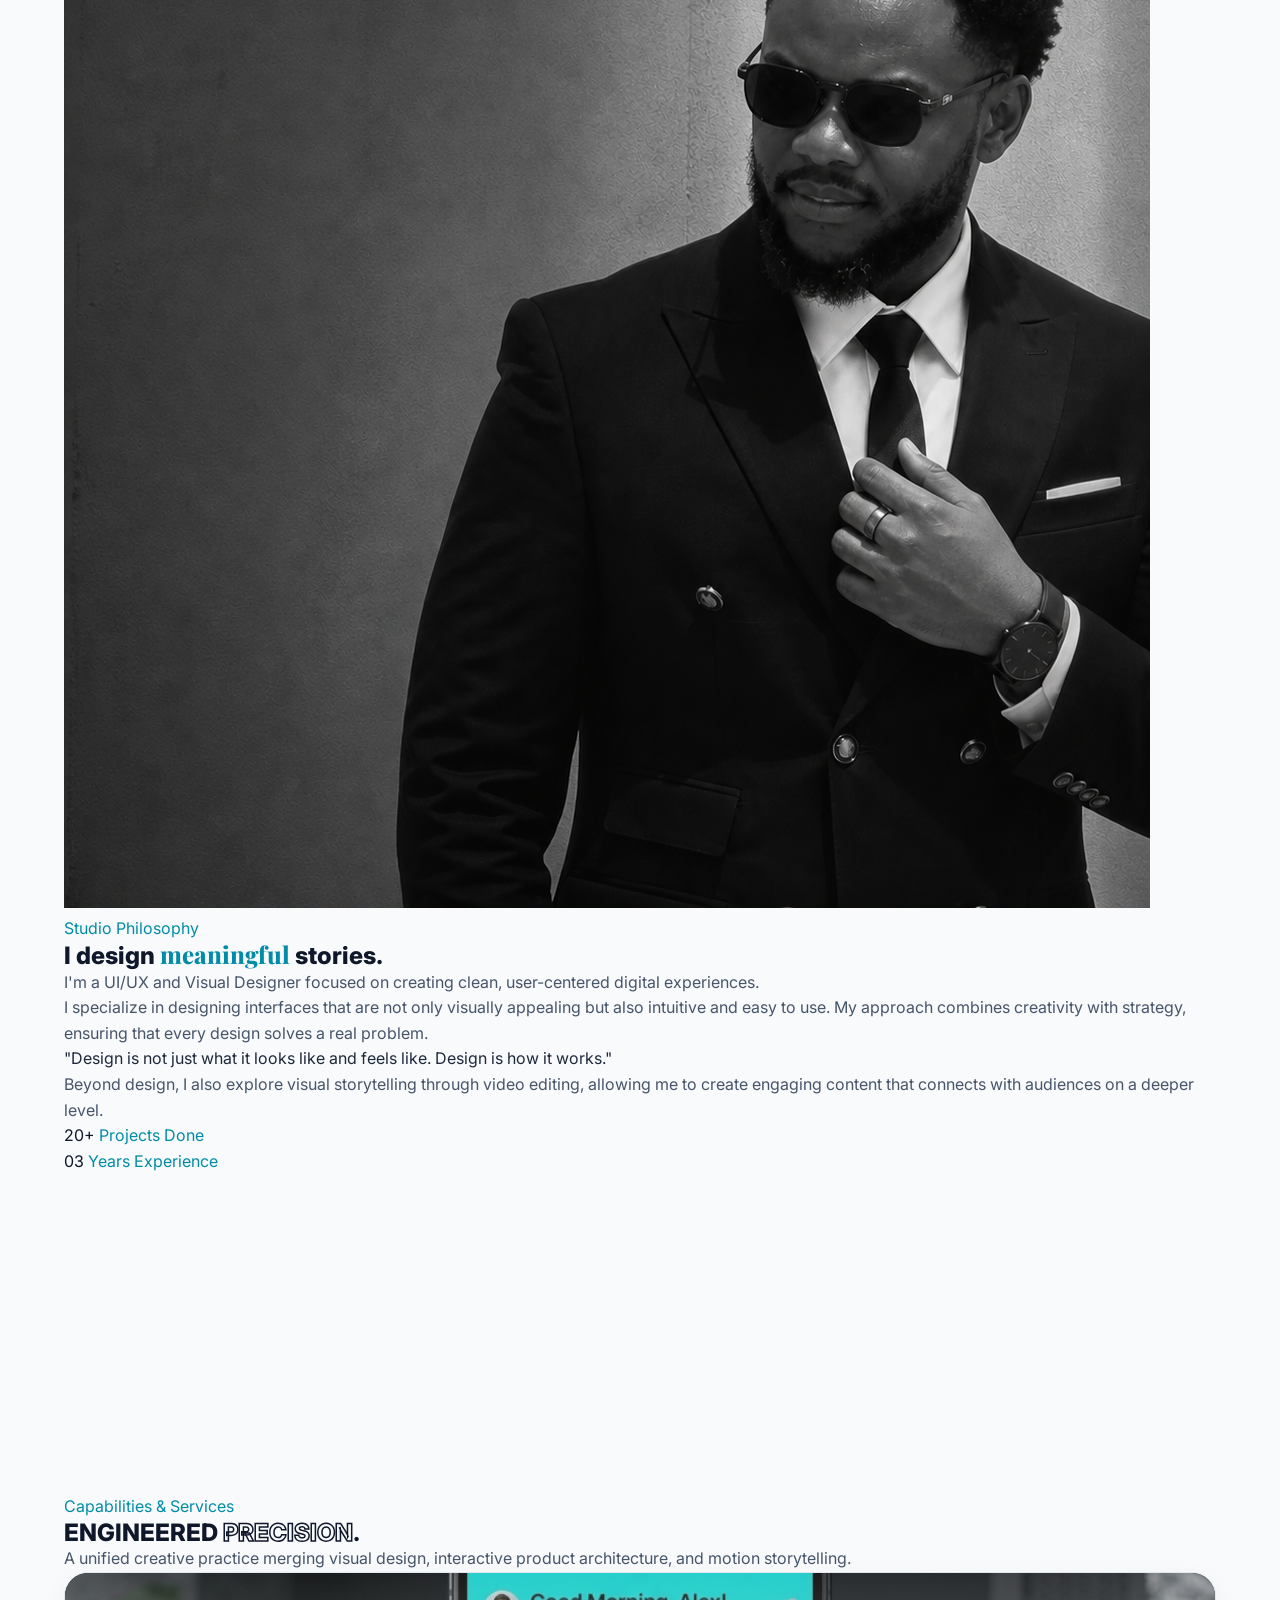
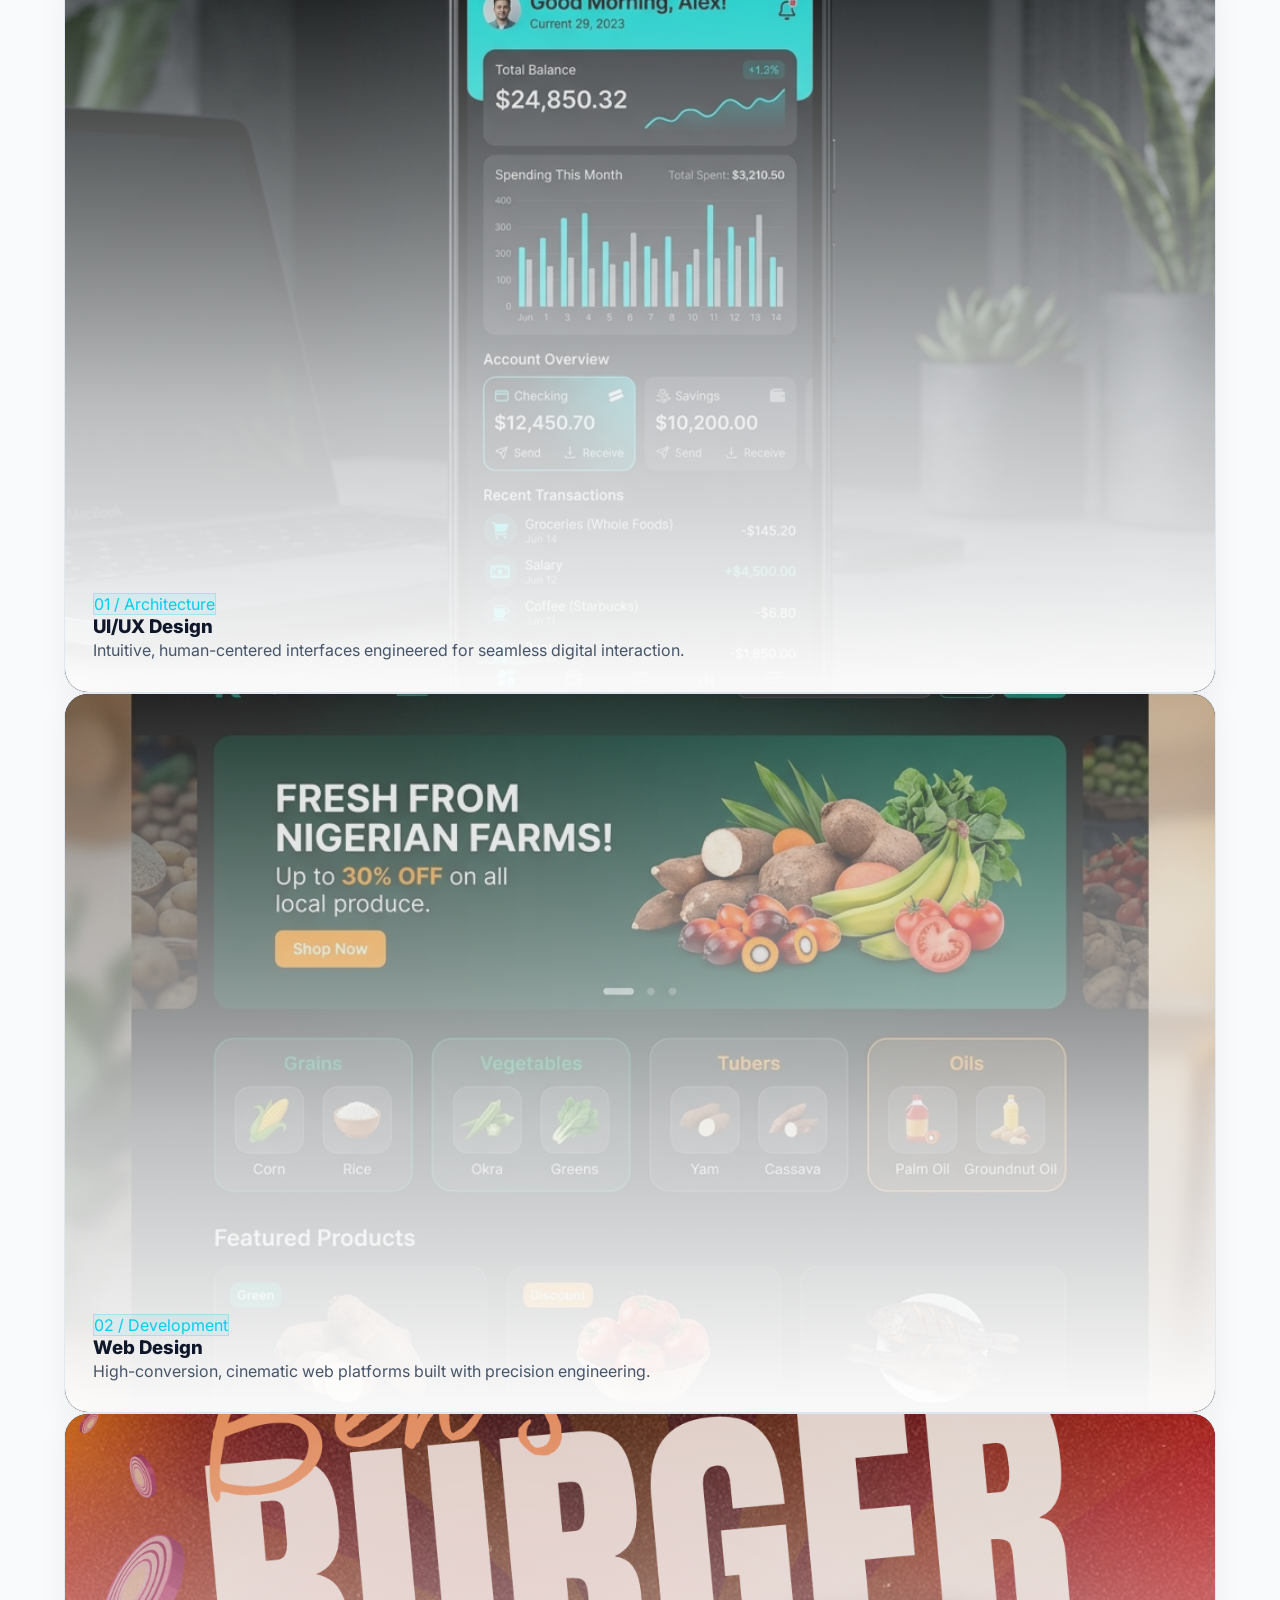
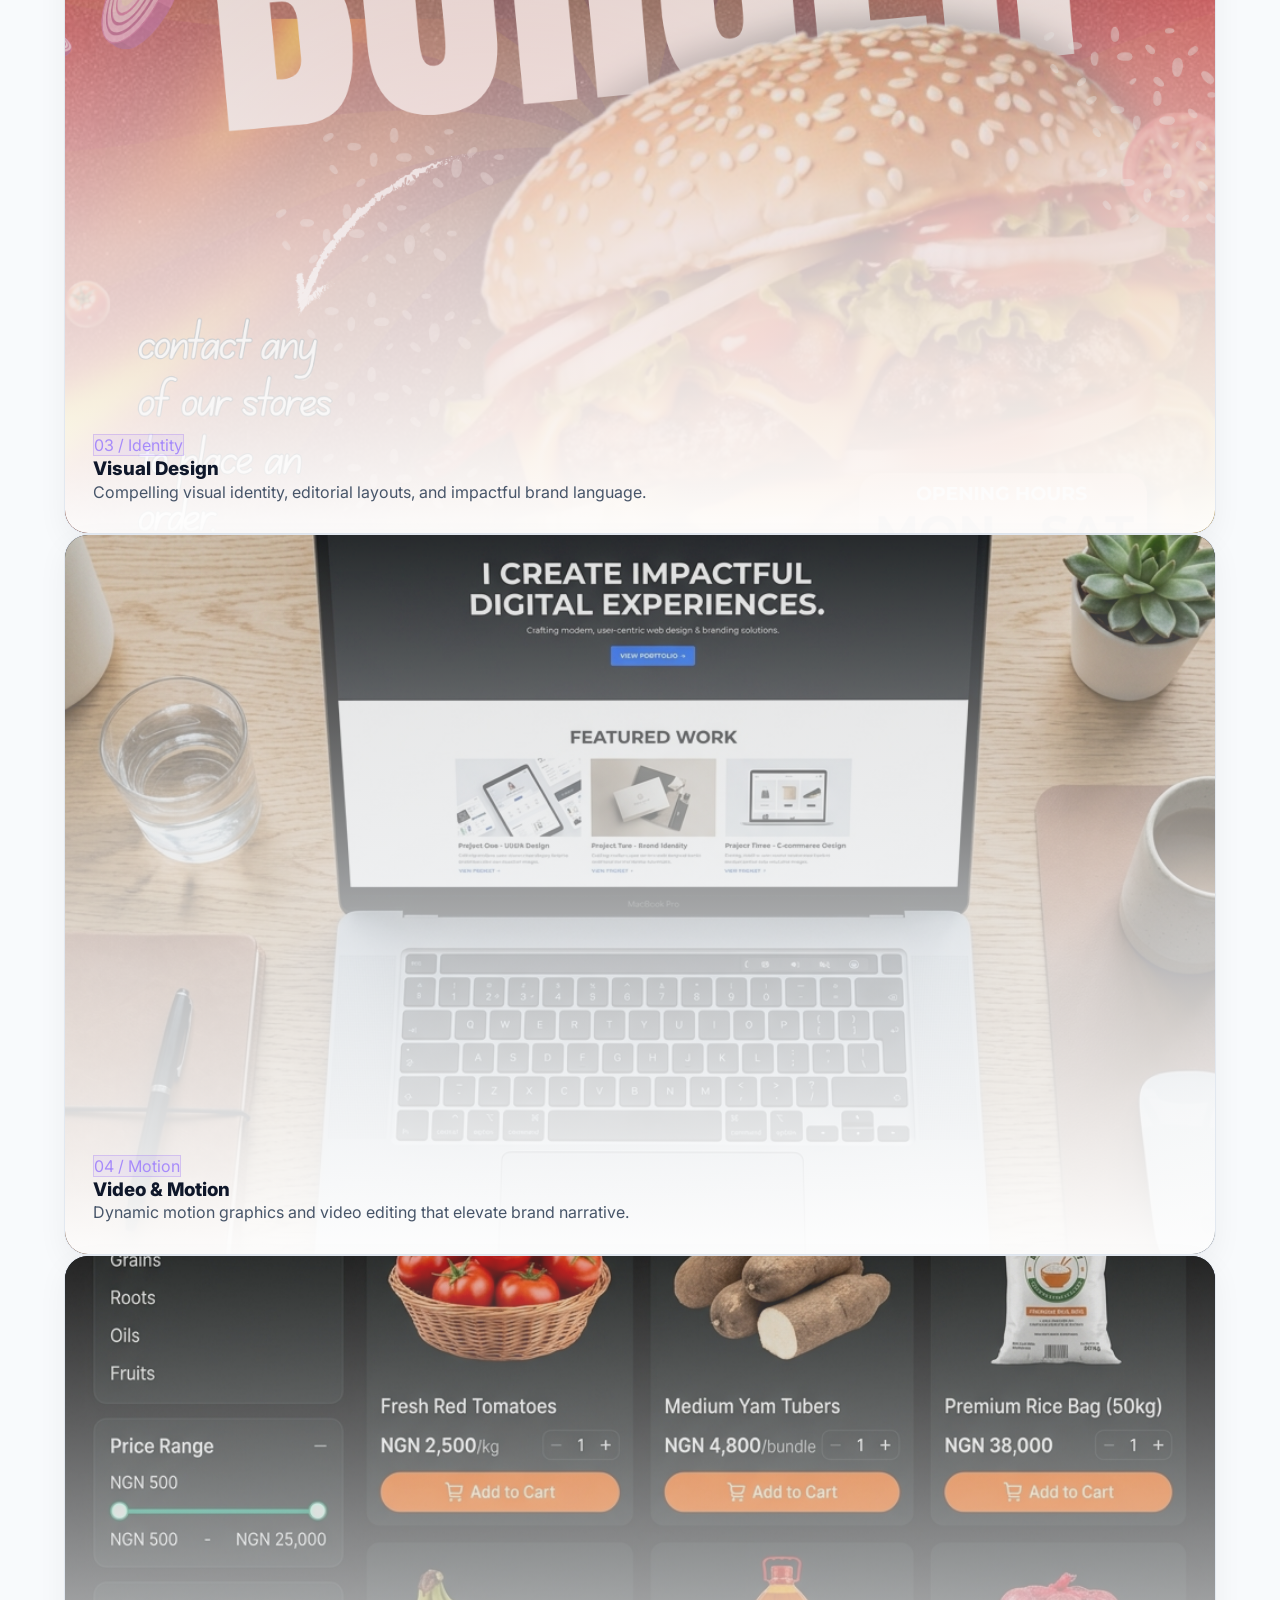
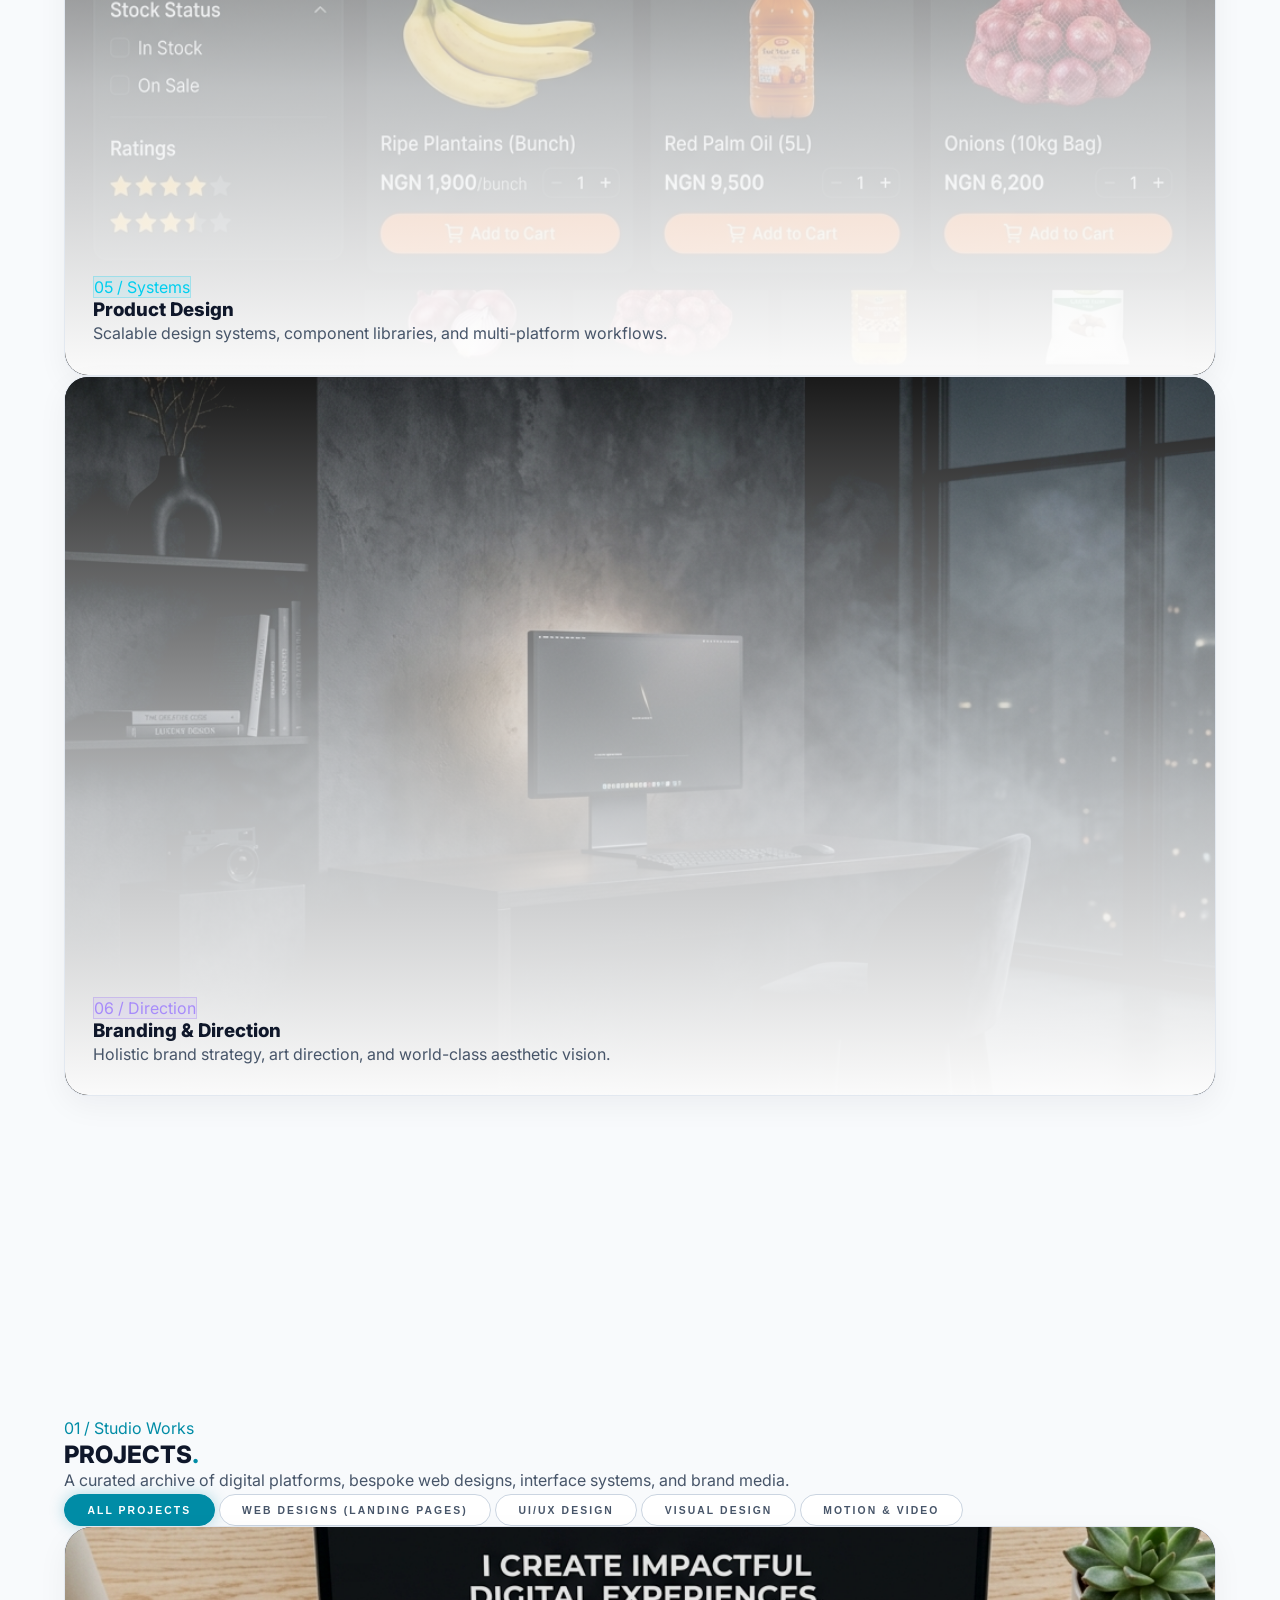
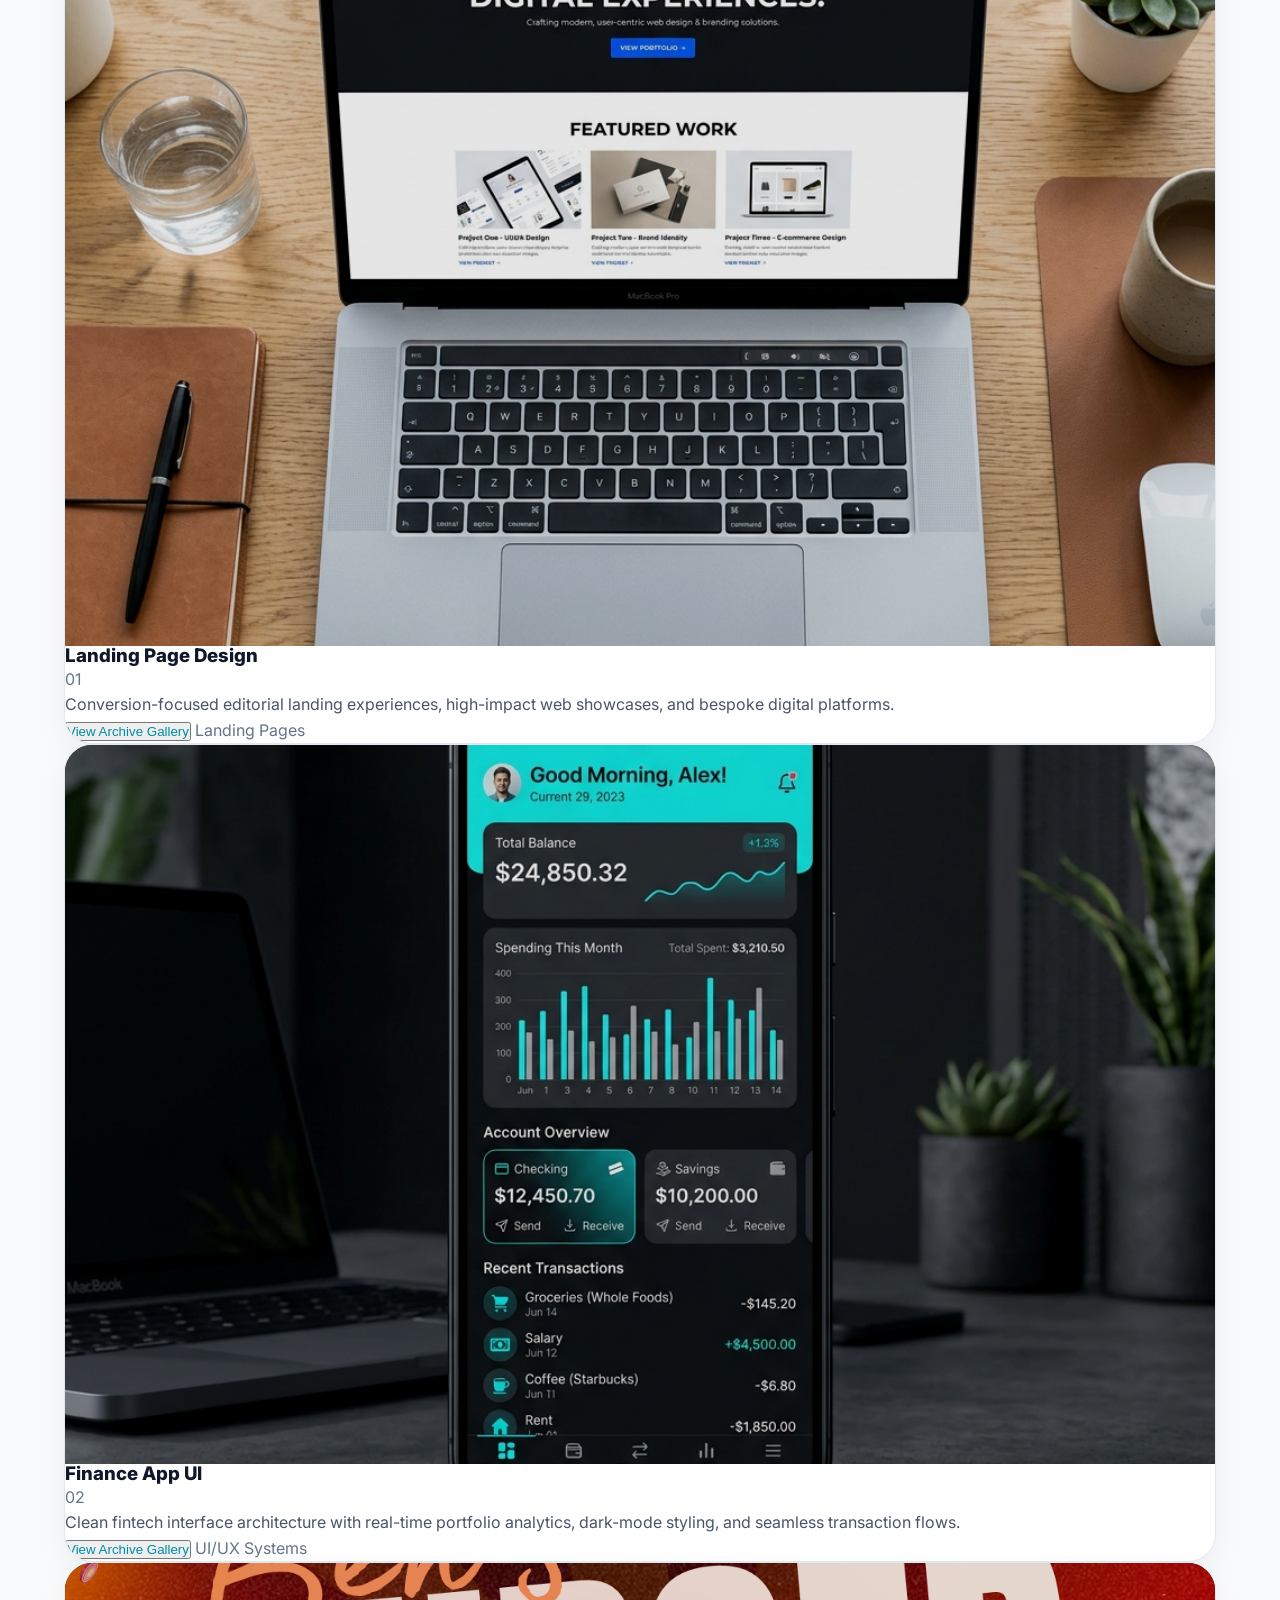
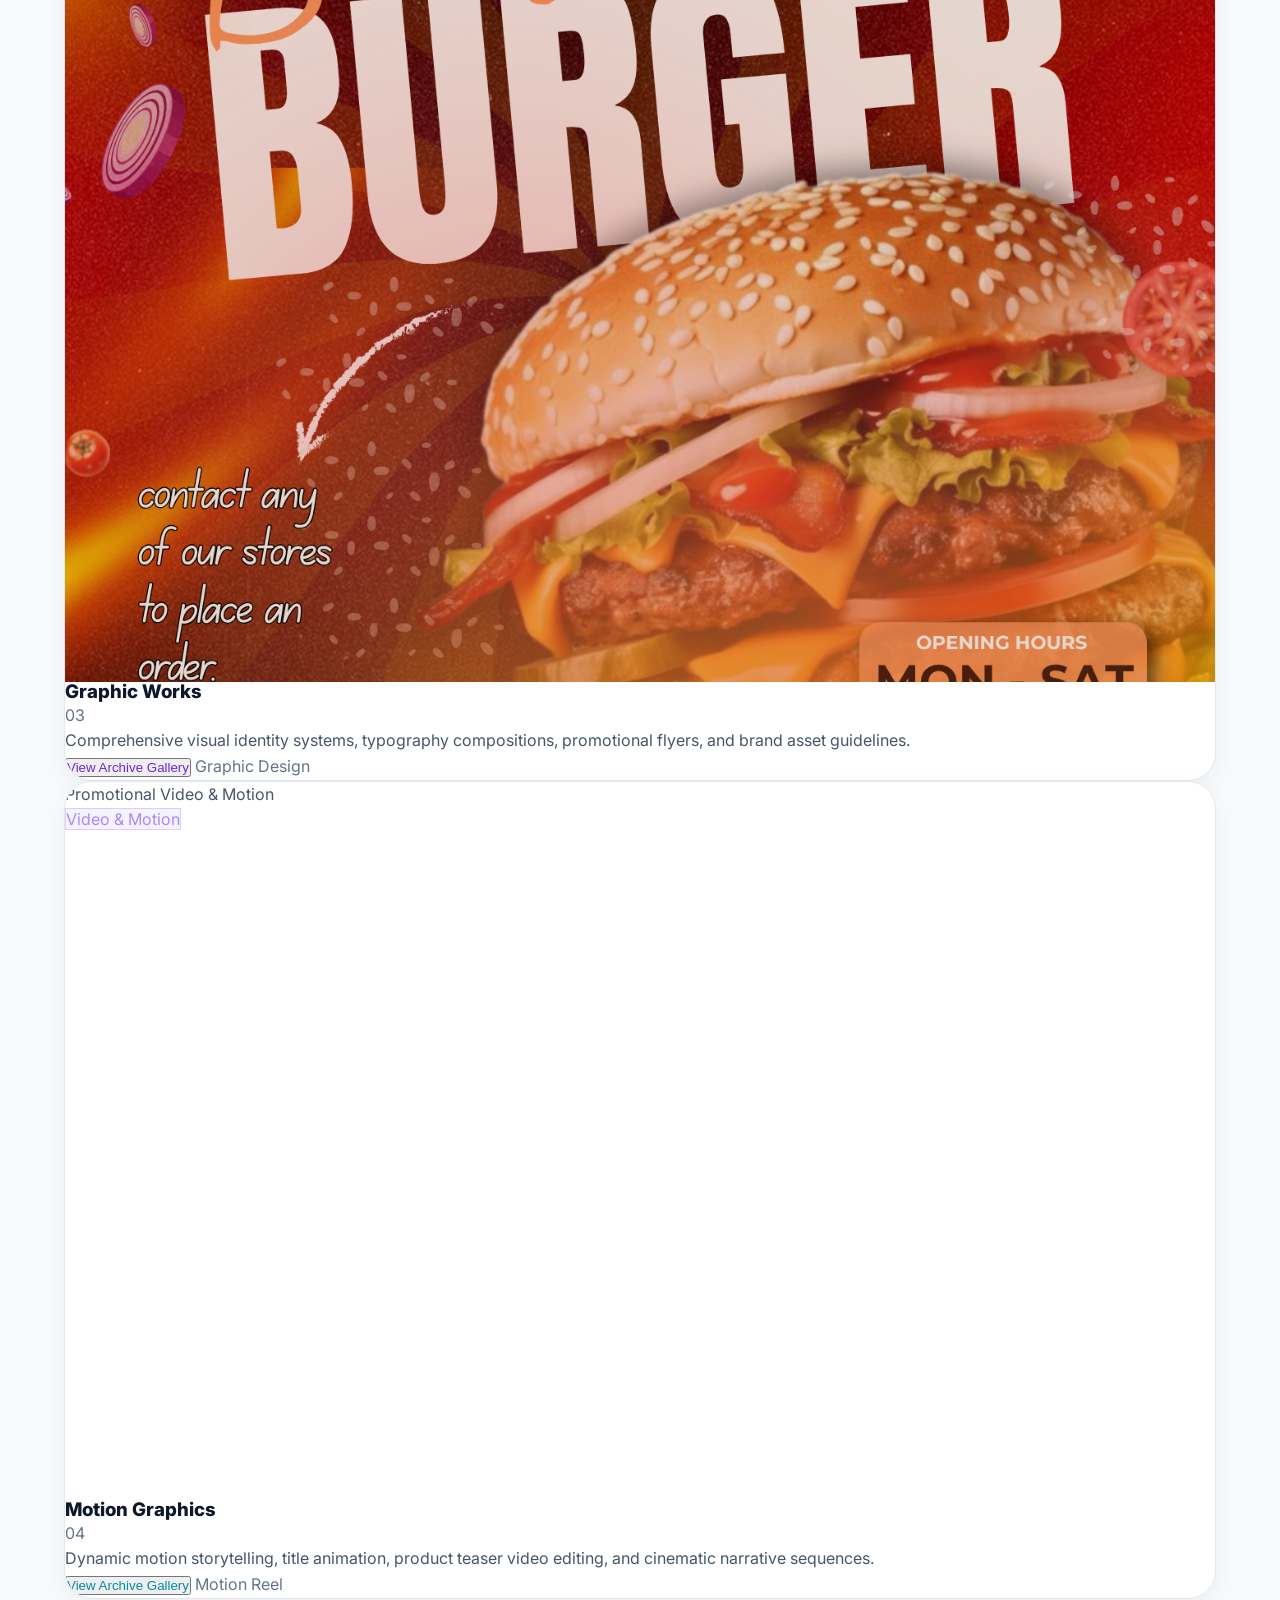
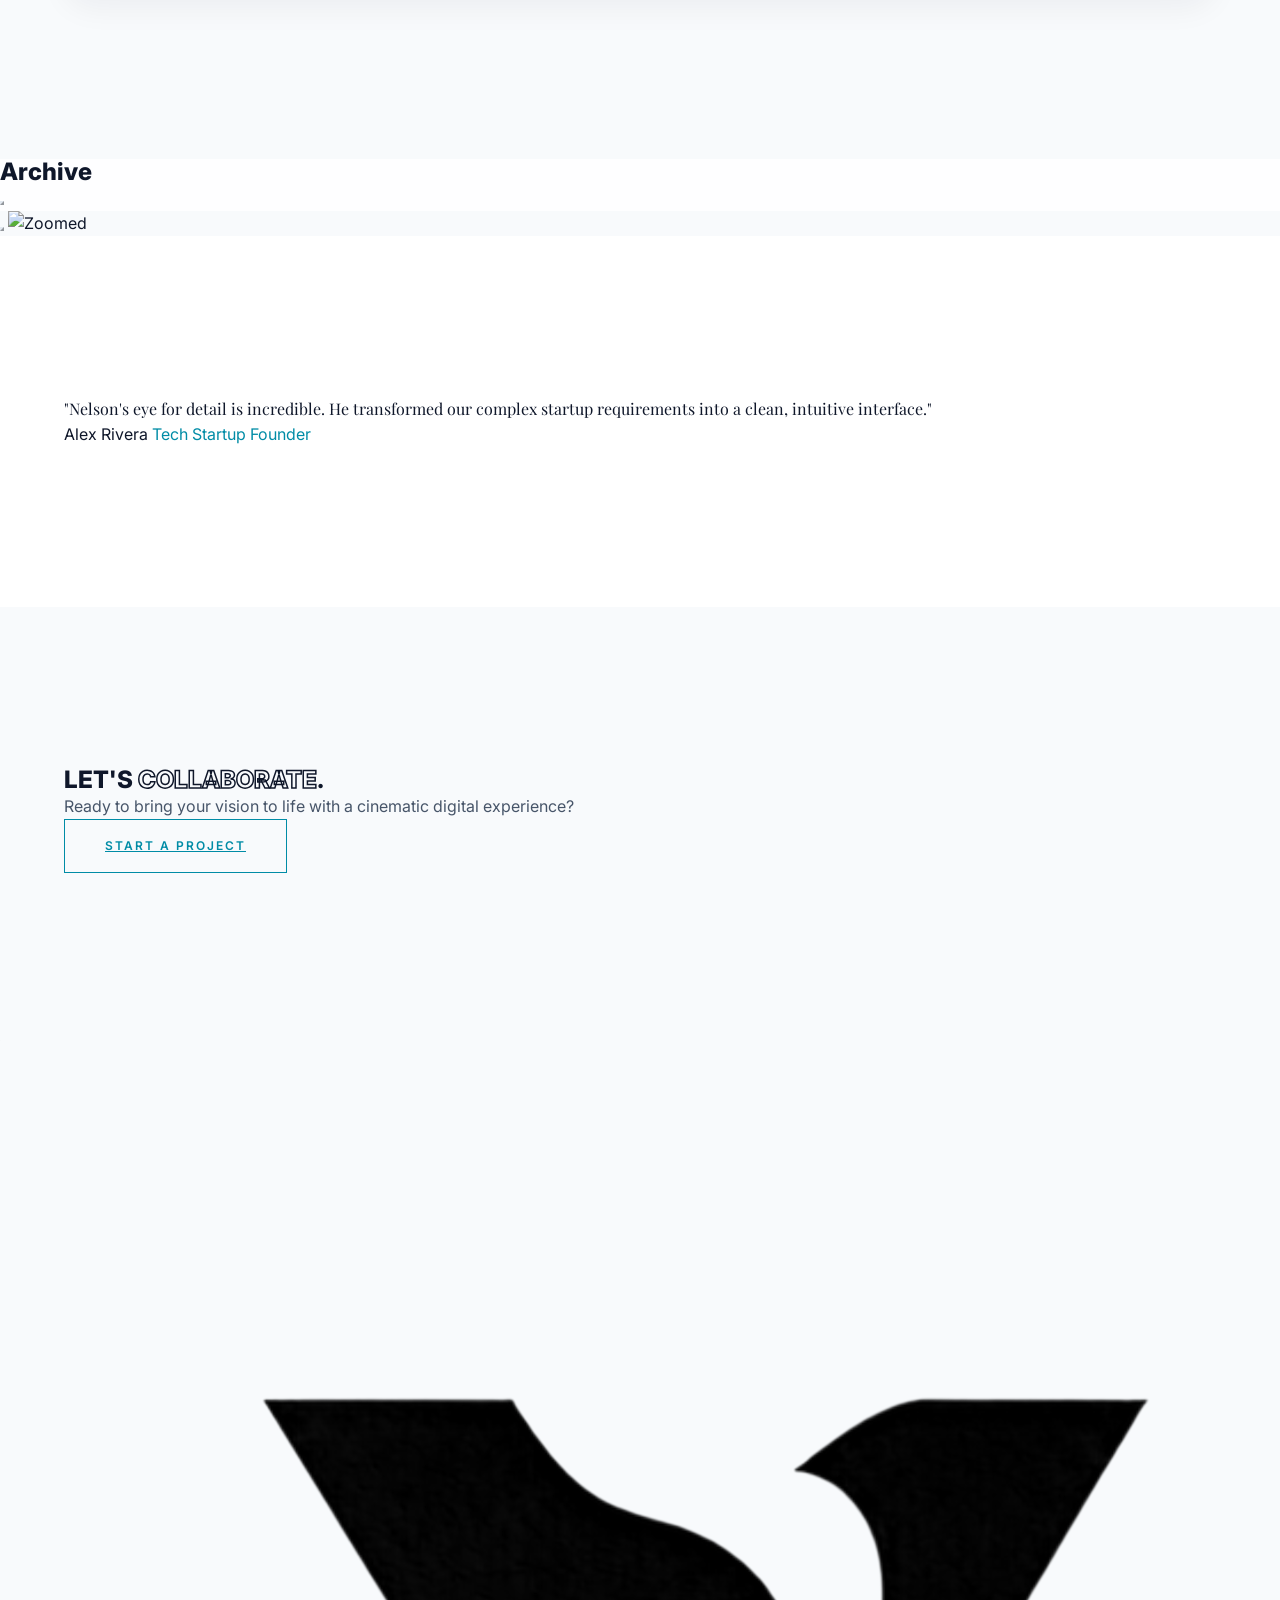
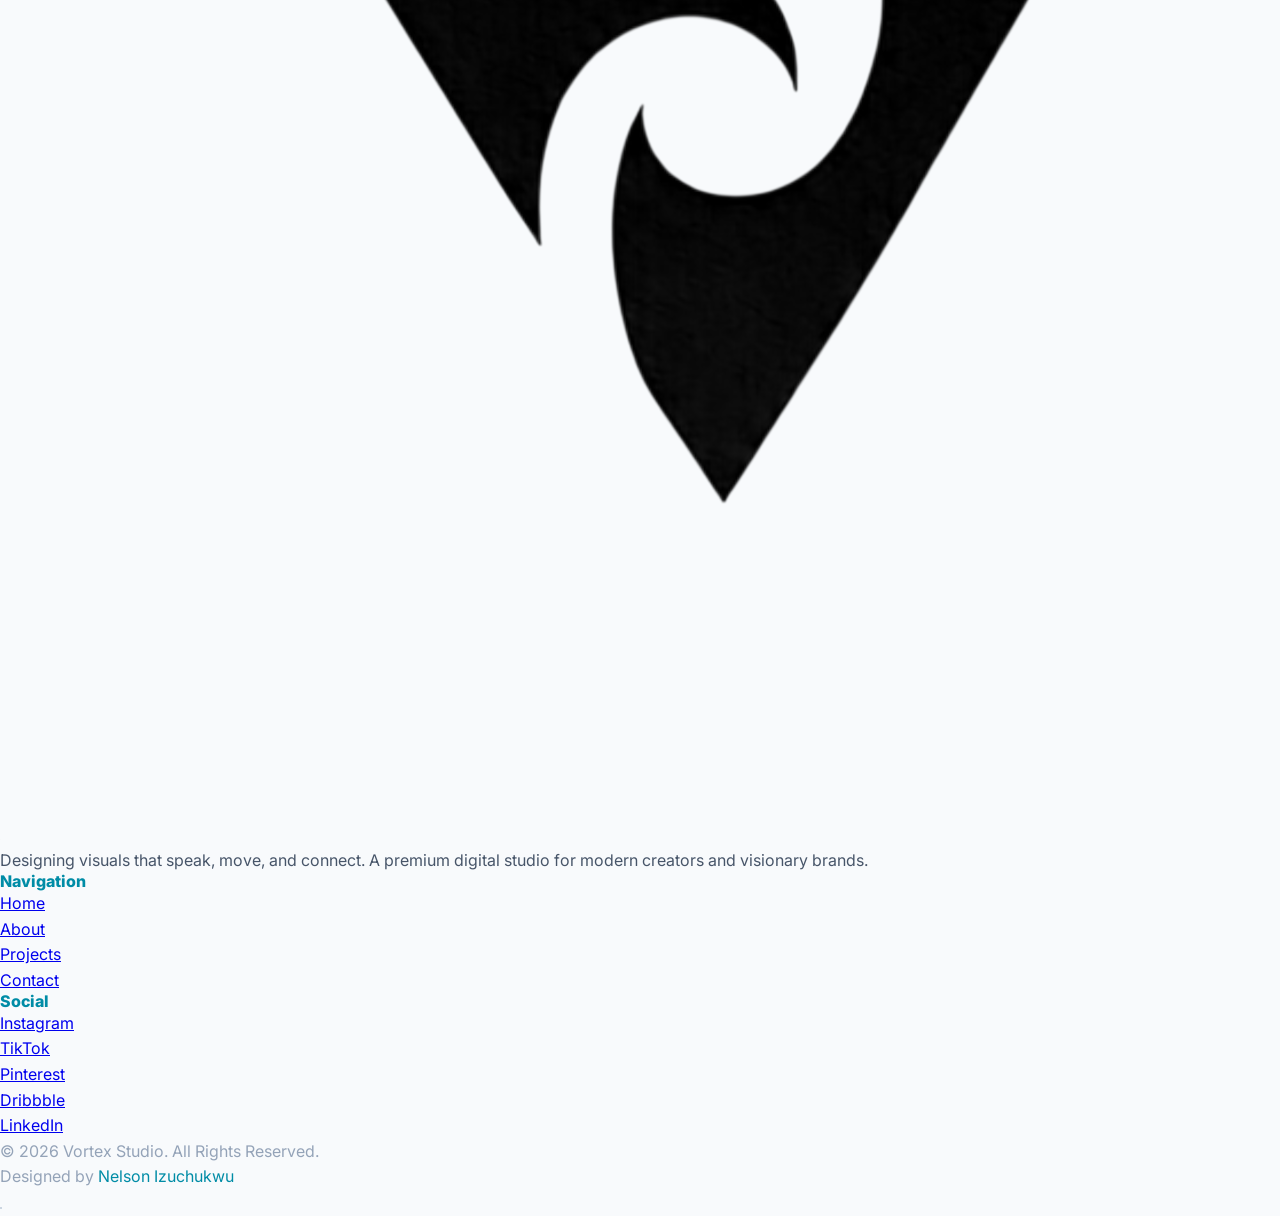
==== commit eae137eb: "feat(theme): implement functional dark/light mode engine with logo switching and persistence" ====
--- a/index.html
+++ b/index.html
@@ -24,8 +24,9 @@
     <link rel="icon" type="image/png" href="assets/4.png">
     <link rel="apple-touch-icon" href="assets/4.png">
     
-    <!-- External Resources -->
+    <!-- External Resources & Theme Engine -->
     <link rel="stylesheet" href="style.css">
+    <script src="theme.js"></script>
     <script src="https://unpkg.com/@phosphor-icons/web"></script>
     <script src="https://cdn.tailwindcss.com"></script>
     
@@ -100,9 +101,14 @@
             <span></span>
         </div>
         
-        <a href="contact.html" class="hidden md:flex items-center justify-center text-[0.65rem] uppercase tracking-[0.3em] font-bold border border-white/20 h-11 px-8 rounded-full hover:border-cyan hover:text-cyan transition-all">
-            <span class="ml-[0.3em]">Connect</span>
-        </a>
+        <div class="flex items-center gap-4">
+            <button type="button" class="theme-toggle-btn flex" id="theme-toggle-desktop" aria-label="Switch to Light Mode" title="Switch to Light Mode">
+                <i class="ph ph-sun text-lg"></i>
+            </button>
+            <a href="contact.html" class="hidden md:flex items-center justify-center text-[0.65rem] uppercase tracking-[0.3em] font-bold border border-white/20 h-11 px-8 rounded-full hover:border-cyan hover:text-cyan transition-all">
+                <span class="ml-[0.3em]">Connect</span>
+            </a>
+        </div>
 
     </nav>
 
@@ -114,7 +120,11 @@
         <a href="#projects" onclick="toggleMenu()">Projects</a>
         <a href="contact.html" onclick="toggleMenu()">Connect</a>
         
-        <div class="flex gap-8 mt-8">
+        <button type="button" class="theme-toggle-btn flex mt-6" id="theme-toggle-mobile" aria-label="Switch to Light Mode" title="Switch to Light Mode">
+            <i class="ph ph-sun text-lg"></i>
+        </button>
+
+        <div class="flex gap-8 mt-6">
             <a href="https://www.instagram.com/zuchyvortexmedia?igsh=MTBsYXN1cm9mYno0eA==" target="_blank" class="text-white hover:text-cyan transition-colors"><i class="ph ph-instagram-logo text-3xl"></i></a>
             <a href="https://www.tiktok.com/@zuchyvortexmedia?_r=1&_t=ZS-96FUCgWzjV2" target="_blank" class="text-white hover:text-cyan transition-colors"><i class="ph ph-tiktok-logo text-3xl"></i></a>
             <a href="https://pin.it/4ofTB5rHq" target="_blank" class="text-white hover:text-cyan transition-colors"><i class="ph ph-pinterest-logo text-3xl"></i></a>
--- a/style.css
+++ b/style.css
@@ -1034,3 +1034,447 @@
     box-shadow: 0 0 20px rgba(0, 207, 239, 0.4);
 }
 
+/* ==================================================
+   LIGHT MODE DESIGN SYSTEM & THEME TOGGLE STYLES
+   ================================================== */
+
+/* Theme Transitioning Class for short, subtle mode transitions */
+html.theme-transitioning,
+html.theme-transitioning *,
+html.theme-transitioning *::before,
+html.theme-transitioning *::after {
+    transition: background-color 0.35s ease, color 0.35s ease, border-color 0.35s ease, box-shadow 0.35s ease, fill 0.35s ease !important;
+}
+
+/* Theme Toggle Button Control */
+.theme-toggle-btn {
+    width: 2.5rem;
+    height: 2.5rem;
+    border-radius: 9999px;
+    display: inline-flex;
+    align-items: center;
+    justify-content: center;
+    border: 1px solid rgba(255, 255, 255, 0.15);
+    background: rgba(255, 255, 255, 0.05);
+    color: var(--cyan);
+    cursor: pointer;
+    transition: all 0.3s cubic-bezier(0.16, 1, 0.3, 1);
+    outline: none;
+}
+
+.theme-toggle-btn:hover {
+    border-color: var(--cyan);
+    background: rgba(0, 207, 239, 0.12);
+    color: var(--cyan);
+    transform: scale(1.05);
+    box-shadow: 0 0 15px rgba(0, 207, 239, 0.3);
+}
+
+.theme-toggle-btn:focus-visible {
+    outline: 2px solid var(--cyan);
+    outline-offset: 2px;
+    box-shadow: 0 0 0 4px rgba(0, 207, 239, 0.2);
+}
+
+/* Light Mode Theme Toggle Button State */
+[data-theme="light"] .theme-toggle-btn {
+    border-color: #cbd5e1;
+    background: #f1f5f9;
+    color: #0f172a;
+}
+
+[data-theme="light"] .theme-toggle-btn:hover {
+    border-color: #008ca6;
+    background: rgba(0, 140, 166, 0.1);
+    color: #008ca6;
+    box-shadow: 0 0 15px rgba(0, 140, 166, 0.25);
+}
+
+[data-theme="light"] .theme-toggle-btn:focus-visible {
+    outline-color: #008ca6;
+    box-shadow: 0 0 0 4px rgba(0, 140, 166, 0.2);
+}
+
+/* ==================================================
+   LIGHT MODE DESIGN SYSTEM VARIABLES & OVERRIDES
+   ================================================== */
+
+[data-theme="light"] {
+    --noir: #f8fafc;
+    --navy-deep: #f1f5f9;
+    --navy-surface: #ffffff;
+    --charcoal: #e2e8f0;
+    --cyan: #008ca6;
+    --cyan-dim: rgba(0, 140, 166, 0.1);
+    --cyan-glow: rgba(0, 140, 166, 0.25);
+    --violet: #6d28d9;
+    --violet-dim: rgba(109, 40, 217, 0.1);
+    --violet-glow: rgba(109, 40, 217, 0.25);
+    --white: #0f172a;
+    --gray-light: #1e293b;
+    --gray-muted: #475569;
+    --gray-dark: #cbd5e1;
+}
+
+/* Body & Base Document in Light Mode */
+[data-theme="light"] body {
+    background-color: #f8fafc;
+    color: #0f172a;
+}
+
+/* Automatic Logo Switching Rule */
+html[data-theme="light"] .logo-brand,
+body[data-theme="light"] .logo-brand,
+[data-theme="light"] .logo-brand {
+    content: url('assets/logo 5.png') !important;
+}
+
+html[data-theme="dark"] .logo-brand,
+body[data-theme="dark"] .logo-brand,
+[data-theme="dark"] .logo-brand {
+    content: url('assets/logo 4.png') !important;
+}
+
+/* Section Backgrounds in Light Mode */
+[data-theme="light"] .bg-noir {
+    background-color: #f8fafc !important;
+}
+
+[data-theme="light"] .bg-charcoal {
+    background-color: #ffffff !important;
+}
+
+[data-theme="light"] .bg-navy {
+    background-color: #f1f5f9 !important;
+}
+
+[data-theme="light"] section {
+    background-color: #f8fafc;
+    color: #0f172a;
+}
+
+[data-theme="light"] section#about {
+    background-color: #f1f5f9;
+}
+
+[data-theme="light"] section#services {
+    background-color: #f8fafc;
+}
+
+[data-theme="light"] section#projects {
+    background-color: #ffffff;
+}
+
+[data-theme="light"] section#testimonials {
+    background-color: #f1f5f9;
+}
+
+/* Navigation Bar in Light Mode */
+[data-theme="light"] nav,
+[data-theme="light"] #main-nav {
+    background: rgba(255, 255, 255, 0.88) !important;
+    backdrop-filter: blur(20px);
+    -webkit-backdrop-filter: blur(20px);
+    border-bottom: 1px solid #e2e8f0 !important;
+    box-shadow: 0 4px 20px rgba(15, 23, 42, 0.05) !important;
+}
+
+[data-theme="light"] nav.scrolled {
+    background: rgba(255, 255, 255, 0.96) !important;
+    border-bottom: 1px solid rgba(0, 140, 166, 0.3) !important;
+    box-shadow: 0 4px 25px rgba(0, 140, 166, 0.12) !important;
+}
+
+[data-theme="light"] nav a {
+    color: #334155;
+}
+
+[data-theme="light"] nav a:hover {
+    color: #008ca6;
+}
+
+[data-theme="light"] .social-icon {
+    color: #334155;
+    opacity: 0.8;
+}
+
+[data-theme="light"] .social-icon:hover {
+    color: #008ca6;
+    opacity: 1;
+    filter: drop-shadow(0 0 6px rgba(0, 140, 166, 0.3));
+}
+
+[data-theme="light"] .hamburger span {
+    background-color: #0f172a !important;
+}
+
+[data-theme="light"] .mobile-menu {
+    background: #ffffff !important;
+}
+
+[data-theme="light"] .mobile-menu a {
+    color: #0f172a !important;
+}
+
+[data-theme="light"] .mobile-menu a:hover {
+    color: #008ca6 !important;
+}
+
+/* Hero Section in Light Mode */
+[data-theme="light"] .hero-bg img {
+    filter: brightness(0.92) contrast(1.05) !important;
+}
+
+[data-theme="light"] .hero-overlay {
+    background: radial-gradient(circle at center, rgba(255, 255, 255, 0.5) 0%, #f8fafc 100%) !important;
+}
+
+[data-theme="light"] .hero h1 {
+    color: #0f172a !important;
+}
+
+[data-theme="light"] .hero .text-outline {
+    -webkit-text-stroke: 1.5px #0f172a !important;
+    color: transparent !important;
+}
+
+[data-theme="light"] .text-outline {
+    -webkit-text-stroke: 1.5px #0f172a !important;
+    color: transparent !important;
+}
+
+/* Typography Text Colors Overrides in Light Mode */
+[data-theme="light"] .text-white {
+    color: #0f172a !important;
+}
+
+[data-theme="light"] .text-white\/90 {
+    color: #1e293b !important;
+}
+
+[data-theme="light"] .text-white\/40 {
+    color: #64748b !important;
+}
+
+[data-theme="light"] .text-white\/30 {
+    color: #94a3b8 !important;
+}
+
+[data-theme="light"] .text-white\/20 {
+    color: #cbd5e1 !important;
+}
+
+[data-theme="light"] .text-gray-muted {
+    color: #475569 !important;
+}
+
+[data-theme="light"] .text-gray-300 {
+    color: #334155 !important;
+}
+
+[data-theme="light"] .text-gray-400 {
+    color: #475569 !important;
+}
+
+[data-theme="light"] .text-gray-500 {
+    color: #64748b !important;
+}
+
+[data-theme="light"] .text-cyan {
+    color: #008ca6 !important;
+}
+
+[data-theme="light"] .text-violet {
+    color: #6d28d9 !important;
+}
+
+/* Borders & Dividers in Light Mode */
+[data-theme="light"] .border-white\/5,
+[data-theme="light"] .border-white\/10,
+[data-theme="light"] .border-white\/20 {
+    border-color: #e2e8f0 !important;
+}
+
+/* Cards & Surfaces in Light Mode */
+[data-theme="light"] .capability-card {
+    background: #ffffff !important;
+    border: 1px solid #e2e8f0 !important;
+    box-shadow: 0 10px 30px rgba(15, 23, 42, 0.05) !important;
+}
+
+[data-theme="light"] .capability-card .card-overlay {
+    background: linear-gradient(180deg, rgba(255, 255, 255, 0.1) 0%, rgba(248, 250, 252, 0.75) 60%, rgba(255, 255, 255, 0.98) 100%) !important;
+}
+
+[data-theme="light"] .capability-card:hover {
+    border-color: rgba(0, 140, 166, 0.4) !important;
+    box-shadow: 0 15px 35px rgba(15, 23, 42, 0.08), 0 0 25px rgba(0, 140, 166, 0.15) !important;
+}
+
+[data-theme="light"] .archive-project-card {
+    background: #ffffff !important;
+    border: 1px solid #e2e8f0 !important;
+    box-shadow: 0 10px 30px rgba(15, 23, 42, 0.05) !important;
+}
+
+[data-theme="light"] .archive-project-card:hover {
+    border-color: rgba(0, 140, 166, 0.4) !important;
+    box-shadow: 0 20px 45px rgba(15, 23, 42, 0.08), 0 0 30px rgba(0, 140, 166, 0.15) !important;
+}
+
+[data-theme="light"] .vortex-card {
+    background: #ffffff !important;
+    border: 1px solid #e2e8f0 !important;
+    box-shadow: 0 10px 30px rgba(15, 23, 42, 0.05) !important;
+}
+
+[data-theme="light"] .vortex-card:hover {
+    border-color: rgba(0, 140, 166, 0.4) !important;
+    box-shadow: 0 20px 40px rgba(15, 23, 42, 0.08), 0 0 30px rgba(0, 140, 166, 0.15) !important;
+}
+
+[data-theme="light"] .kaya-glass-card {
+    background: #ffffff !important;
+    border: 1px solid #e2e8f0 !important;
+    box-shadow: 0 10px 30px rgba(15, 23, 42, 0.05) !important;
+}
+
+[data-theme="light"] .kaya-glass-card:hover {
+    border-color: rgba(255, 107, 31, 0.4) !important;
+    box-shadow: 0 20px 40px rgba(15, 23, 42, 0.08), 0 0 30px rgba(255, 107, 31, 0.2) !important;
+}
+
+[data-theme="light"] .kaya-banner-frame {
+    border: 1px solid #e2e8f0 !important;
+    box-shadow: 0 20px 50px rgba(15, 23, 42, 0.08) !important;
+}
+
+/* Filter Tab Buttons in Light Mode */
+[data-theme="light"] .filter-tab-btn {
+    background: #ffffff;
+    color: #475569;
+    border: 1px solid #cbd5e1;
+}
+
+[data-theme="light"] .filter-tab-btn:hover {
+    border-color: #008ca6;
+    color: #0f172a;
+}
+
+[data-theme="light"] .filter-tab-btn.active {
+    background: #008ca6;
+    color: #ffffff;
+    border-color: #008ca6;
+    box-shadow: 0 0 15px rgba(0, 140, 166, 0.3);
+}
+
+/* Buttons in Light Mode */
+[data-theme="light"] .btn-premium {
+    border-color: #cbd5e1;
+    color: #0f172a;
+}
+
+[data-theme="light"] .btn-premium:hover {
+    border-color: #008ca6;
+    color: #ffffff;
+}
+
+[data-theme="light"] .btn-cyan {
+    border-color: #008ca6;
+    color: #008ca6;
+}
+
+[data-theme="light"] .btn-kaya-outline {
+    background: #ffffff;
+    border-color: #cbd5e1;
+    color: #0f172a;
+}
+
+[data-theme="light"] .btn-kaya-outline:hover {
+    border-color: #10B981;
+    color: #10B981;
+    background: rgba(16, 185, 129, 0.06);
+}
+
+/* Form Elements in Light Mode */
+[data-theme="light"] input,
+[data-theme="light"] textarea,
+[data-theme="light"] select {
+    background-color: #ffffff !important;
+    color: #0f172a !important;
+    border: 1px solid #cbd5e1 !important;
+}
+
+[data-theme="light"] input::placeholder,
+[data-theme="light"] textarea::placeholder {
+    color: #94a3b8 !important;
+}
+
+[data-theme="light"] input:focus,
+[data-theme="light"] textarea:focus,
+[data-theme="light"] select:focus {
+    border-color: #008ca6 !important;
+    box-shadow: 0 0 0 3px rgba(0, 140, 166, 0.15) !important;
+}
+
+[data-theme="light"] .contact-bg::before {
+    background: rgba(248, 250, 252, 0.92) !important;
+}
+
+/* Modals & Overlays in Light Mode */
+[data-theme="light"] #archive-modal {
+    background-color: rgba(248, 250, 252, 0.96) !important;
+}
+
+[data-theme="light"] #archive-modal > div:first-child {
+    background-color: rgba(255, 255, 255, 0.9) !important;
+    border-bottom-color: #e2e8f0 !important;
+}
+
+[data-theme="light"] #lightbox-modal {
+    background-color: rgba(248, 250, 252, 0.98) !important;
+}
+
+[data-theme="light"] .glass-card {
+    background: #ffffff !important;
+    border-color: #e2e8f0 !important;
+    box-shadow: 0 30px 60px rgba(15, 23, 42, 0.12) !important;
+}
+
+[data-theme="light"] .modal-overlay {
+    background: rgba(15, 23, 42, 0.5) !important;
+}
+
+/* Footer in Light Mode */
+[data-theme="light"] footer {
+    background-color: #f1f5f9 !important;
+    border-top-color: #e2e8f0 !important;
+}
+
+/* Scrollbar in Light Mode */
+[data-theme="light"]::-webkit-scrollbar-track {
+    background: #f1f5f9;
+}
+[data-theme="light"]::-webkit-scrollbar-thumb {
+    background: #cbd5e1;
+}
+[data-theme="light"]::-webkit-scrollbar-thumb:hover {
+    background: #008ca6;
+}
+
+/* Back to Top & Music Toggle in Light Mode */
+[data-theme="light"] .back-to-top,
+[data-theme="light"] .music-toggle-premium {
+    background: #ffffff !important;
+    color: #0f172a !important;
+    border-color: #cbd5e1 !important;
+    box-shadow: 0 4px 20px rgba(15, 23, 42, 0.08) !important;
+}
+
+[data-theme="light"] .back-to-top:hover,
+[data-theme="light"] .music-toggle-premium:hover {
+    border-color: #008ca6 !important;
+    color: #008ca6 !important;
+}
+
+
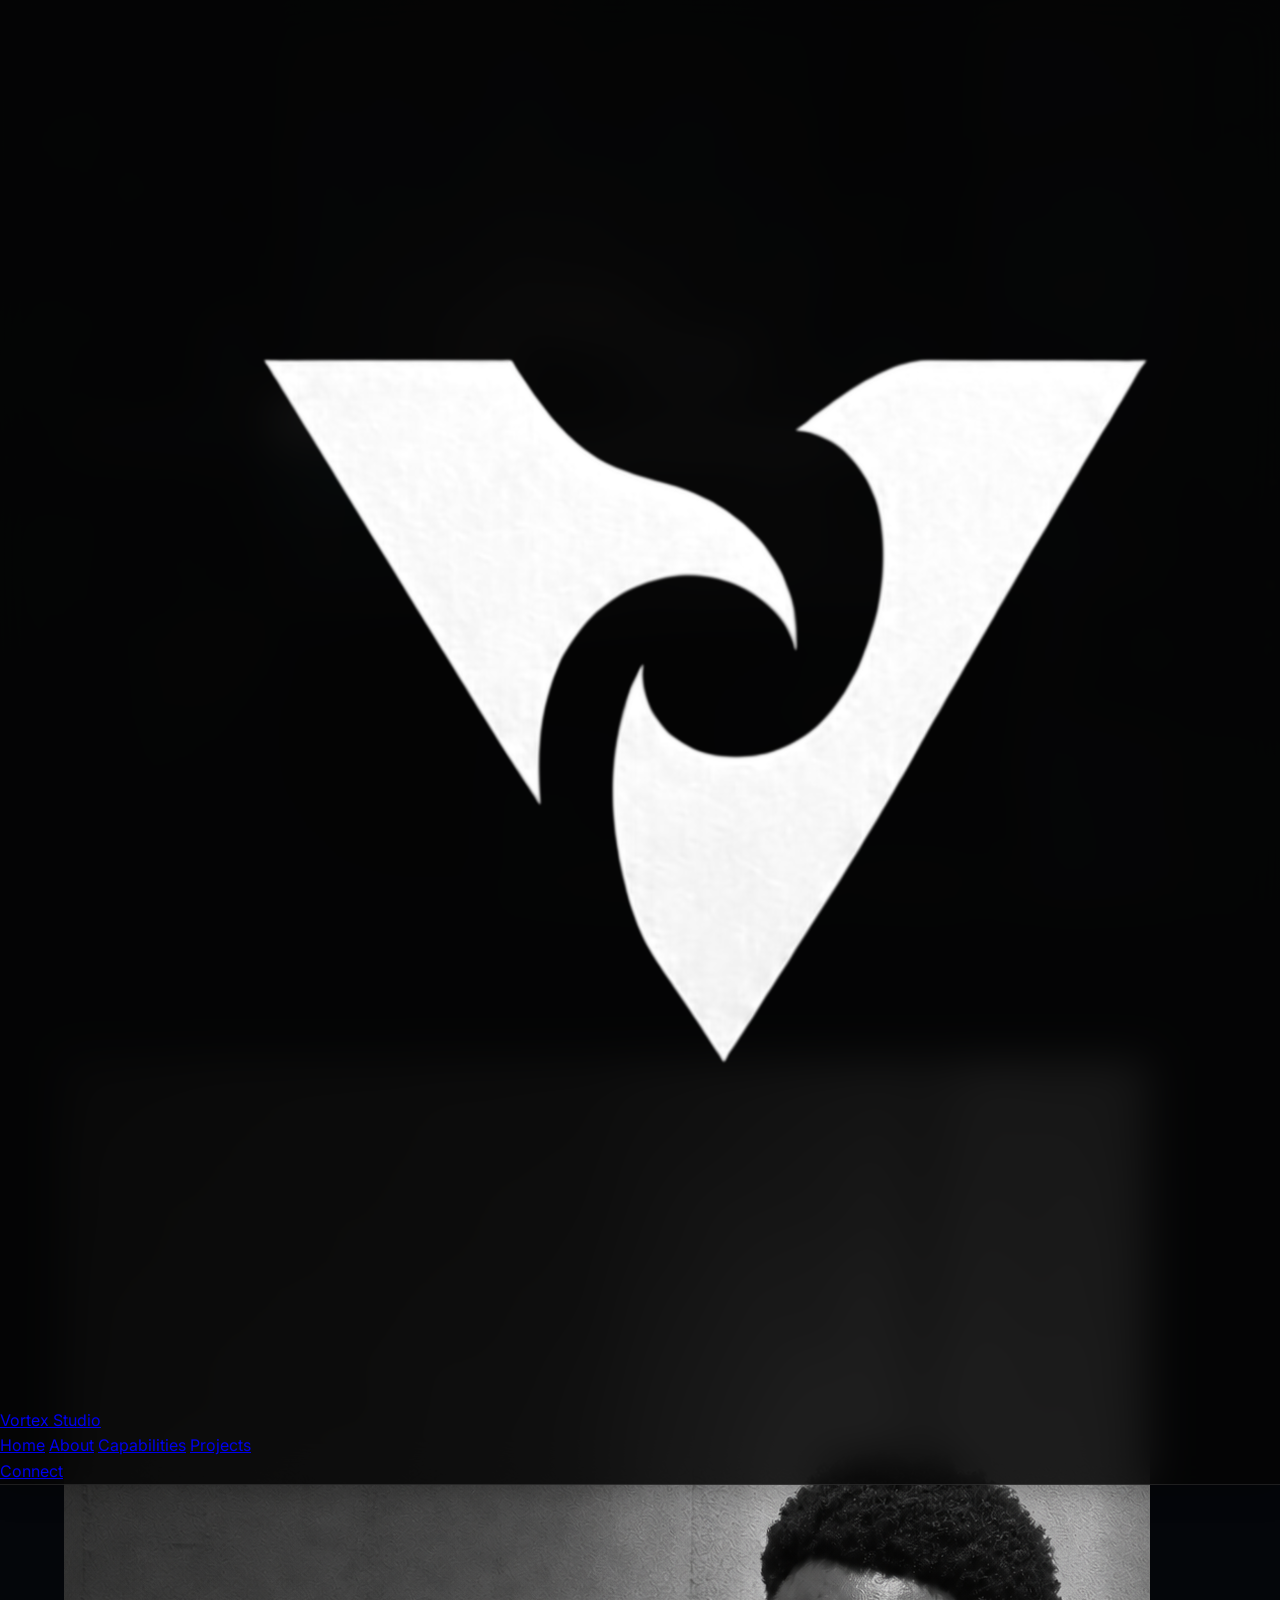
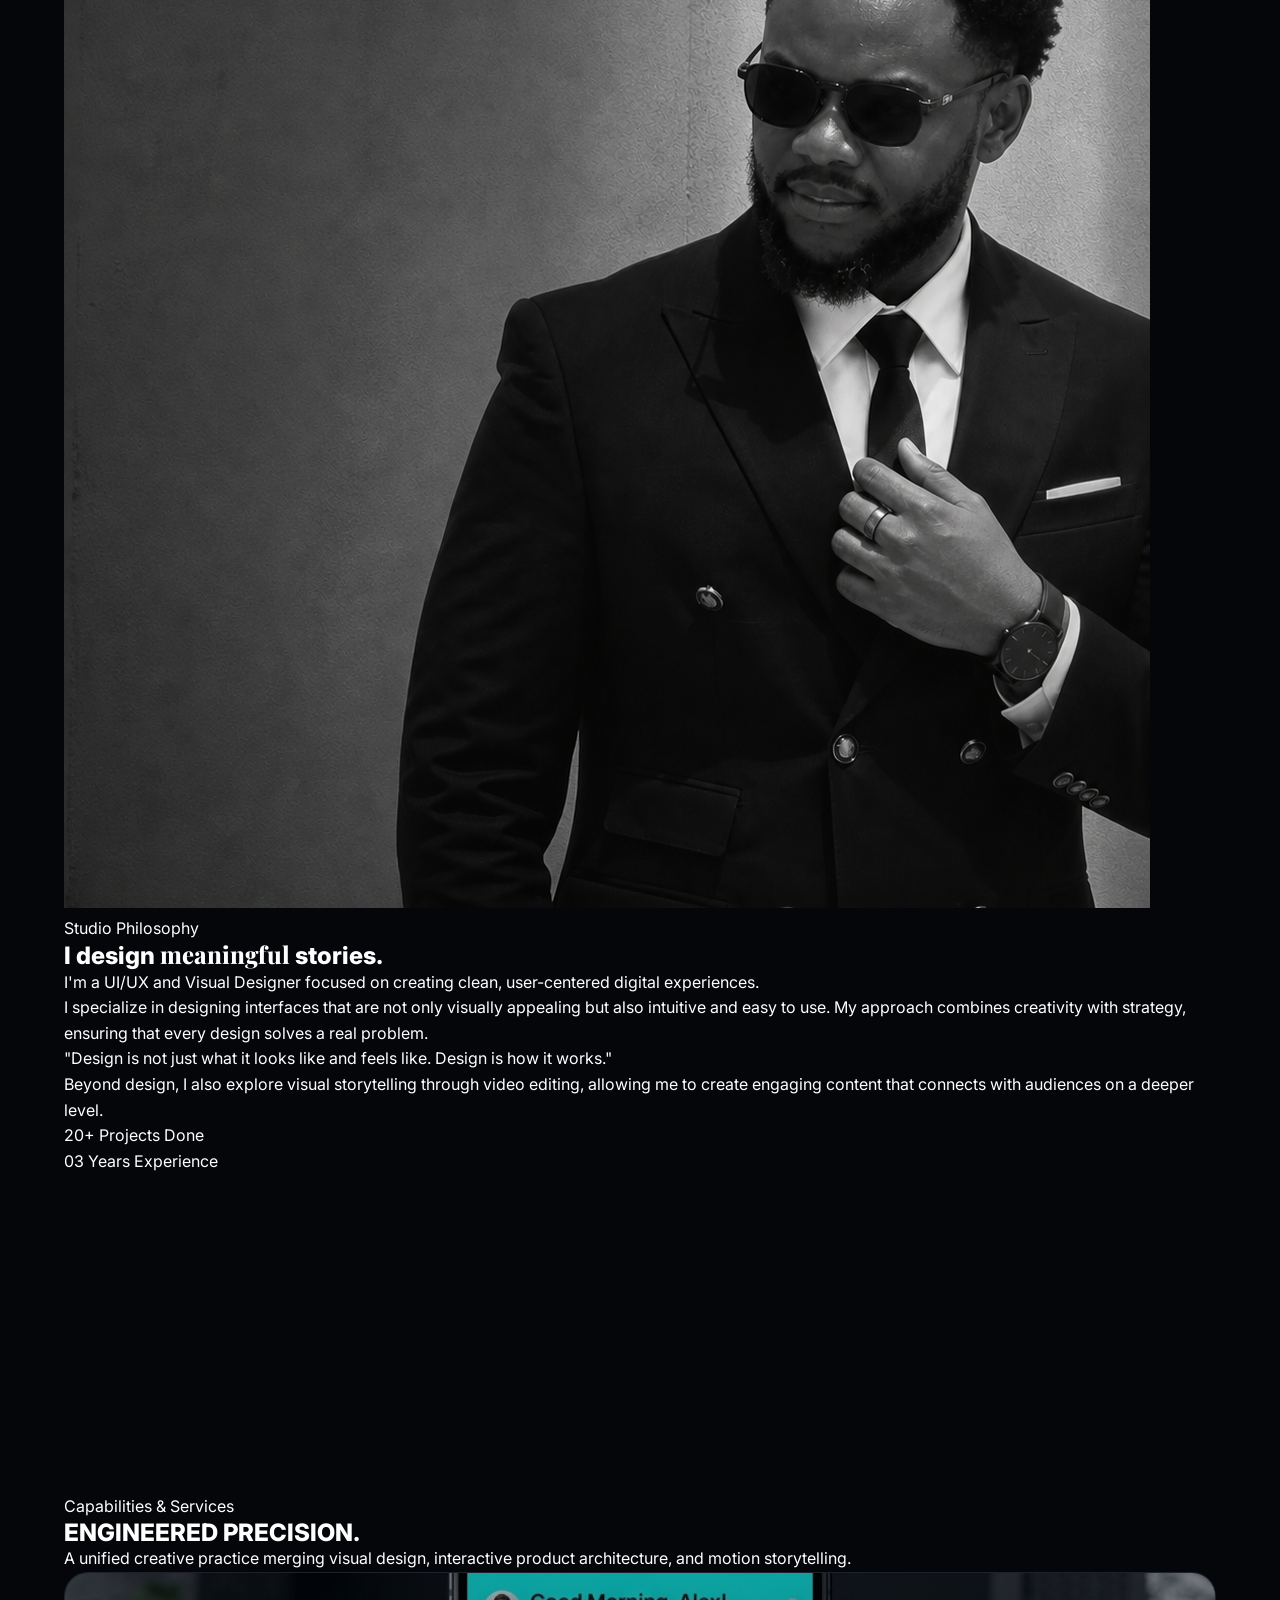
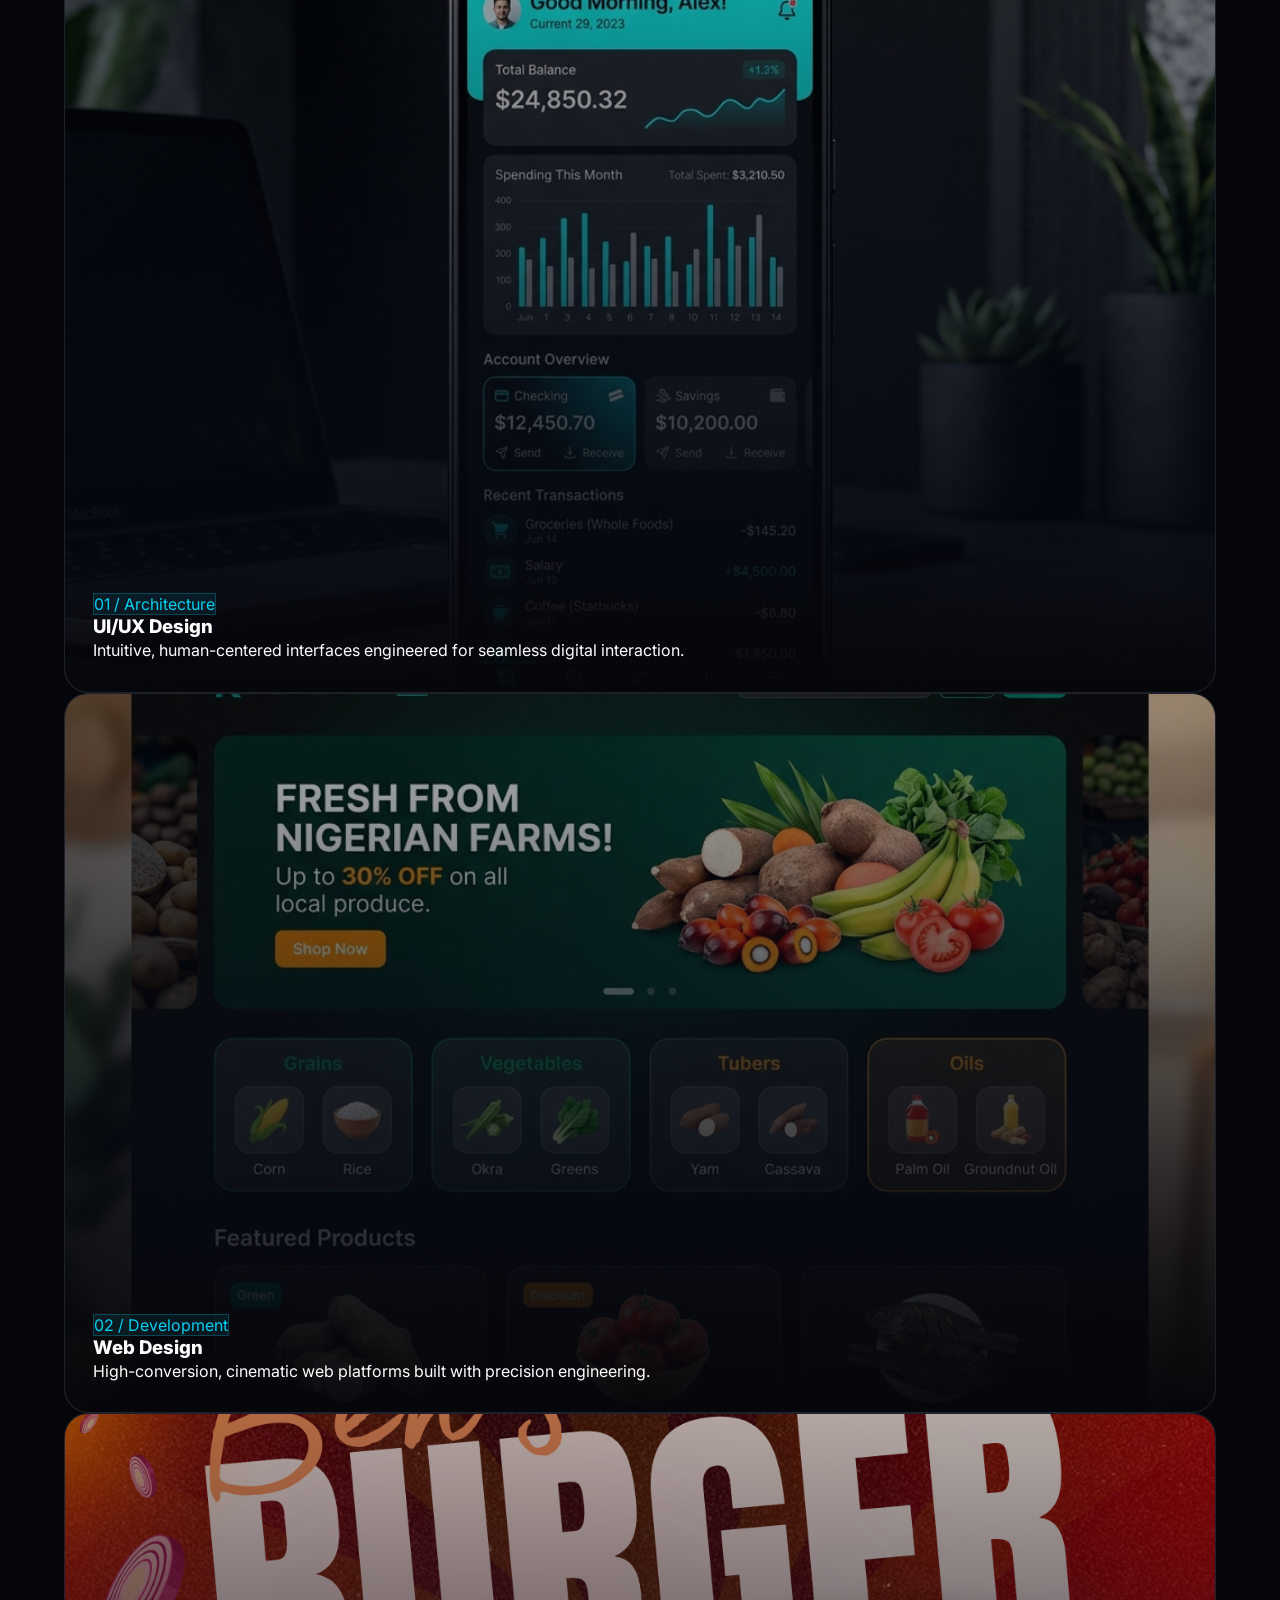
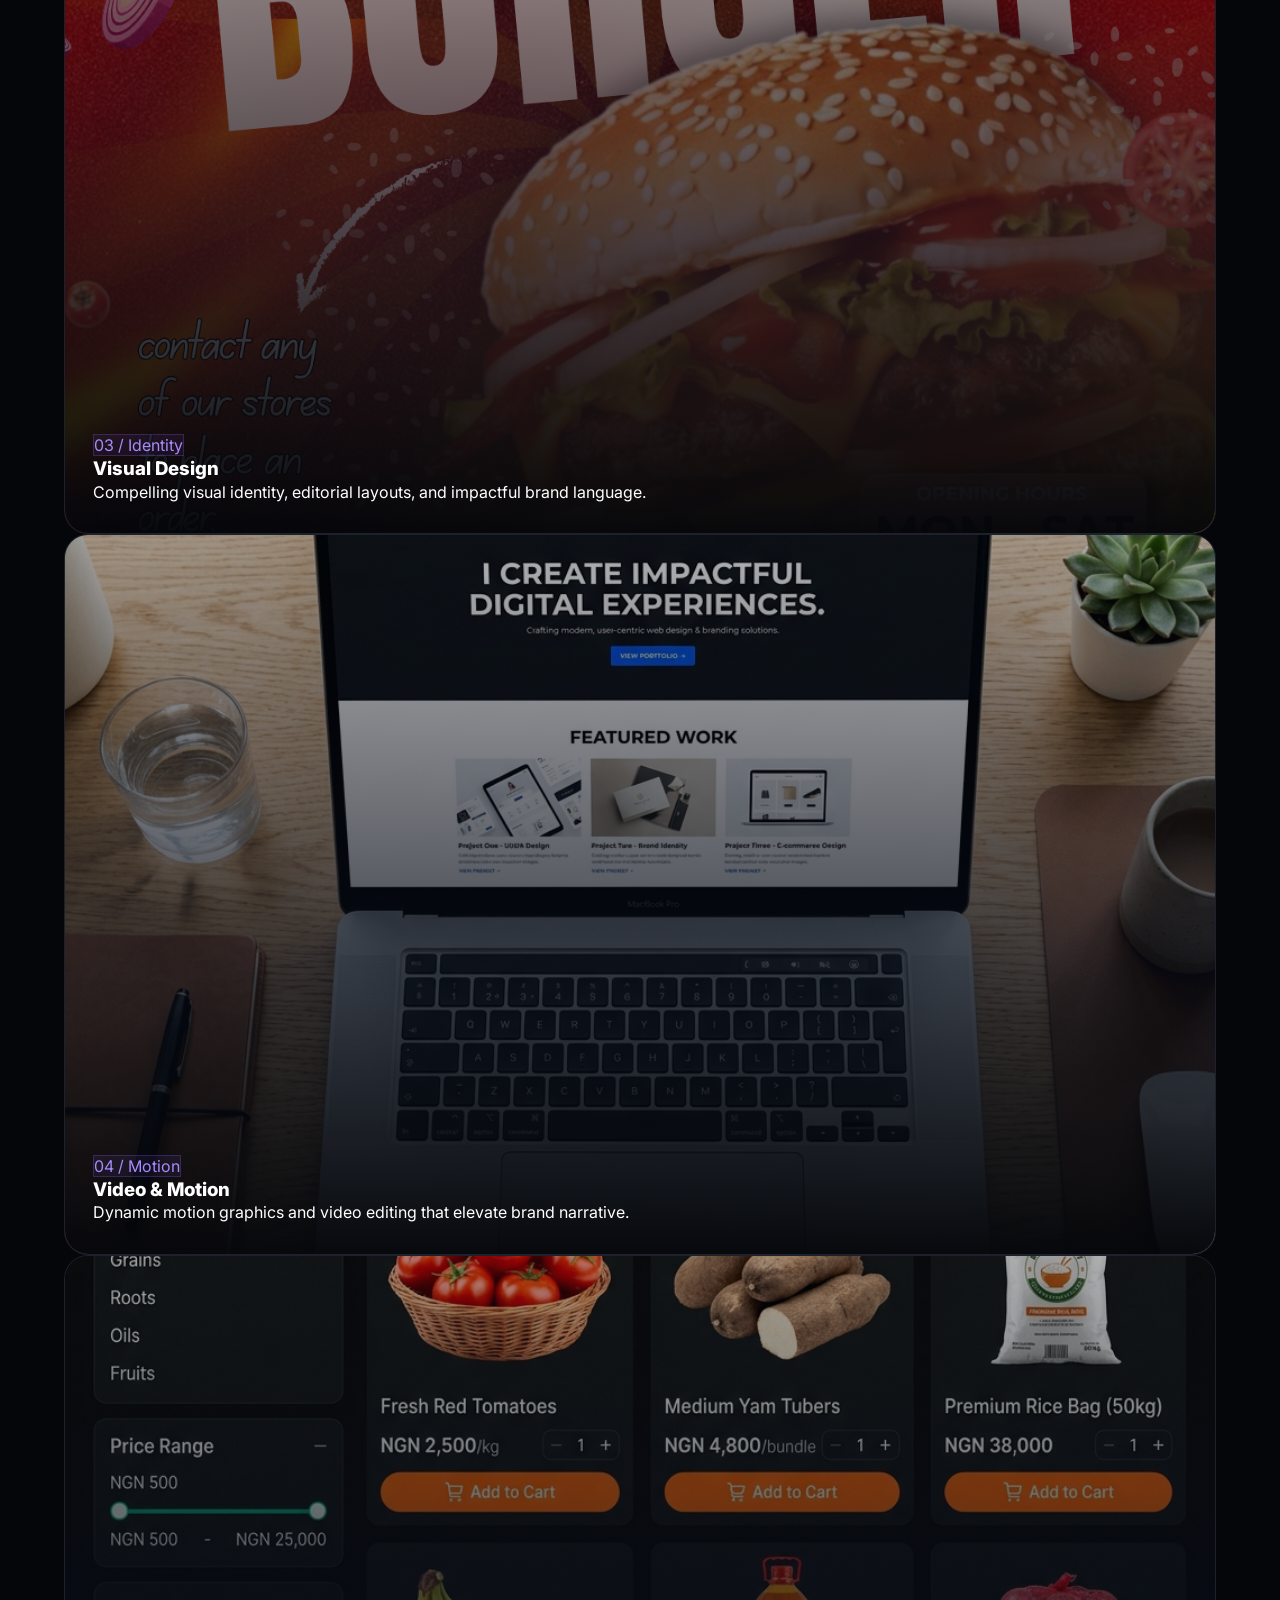
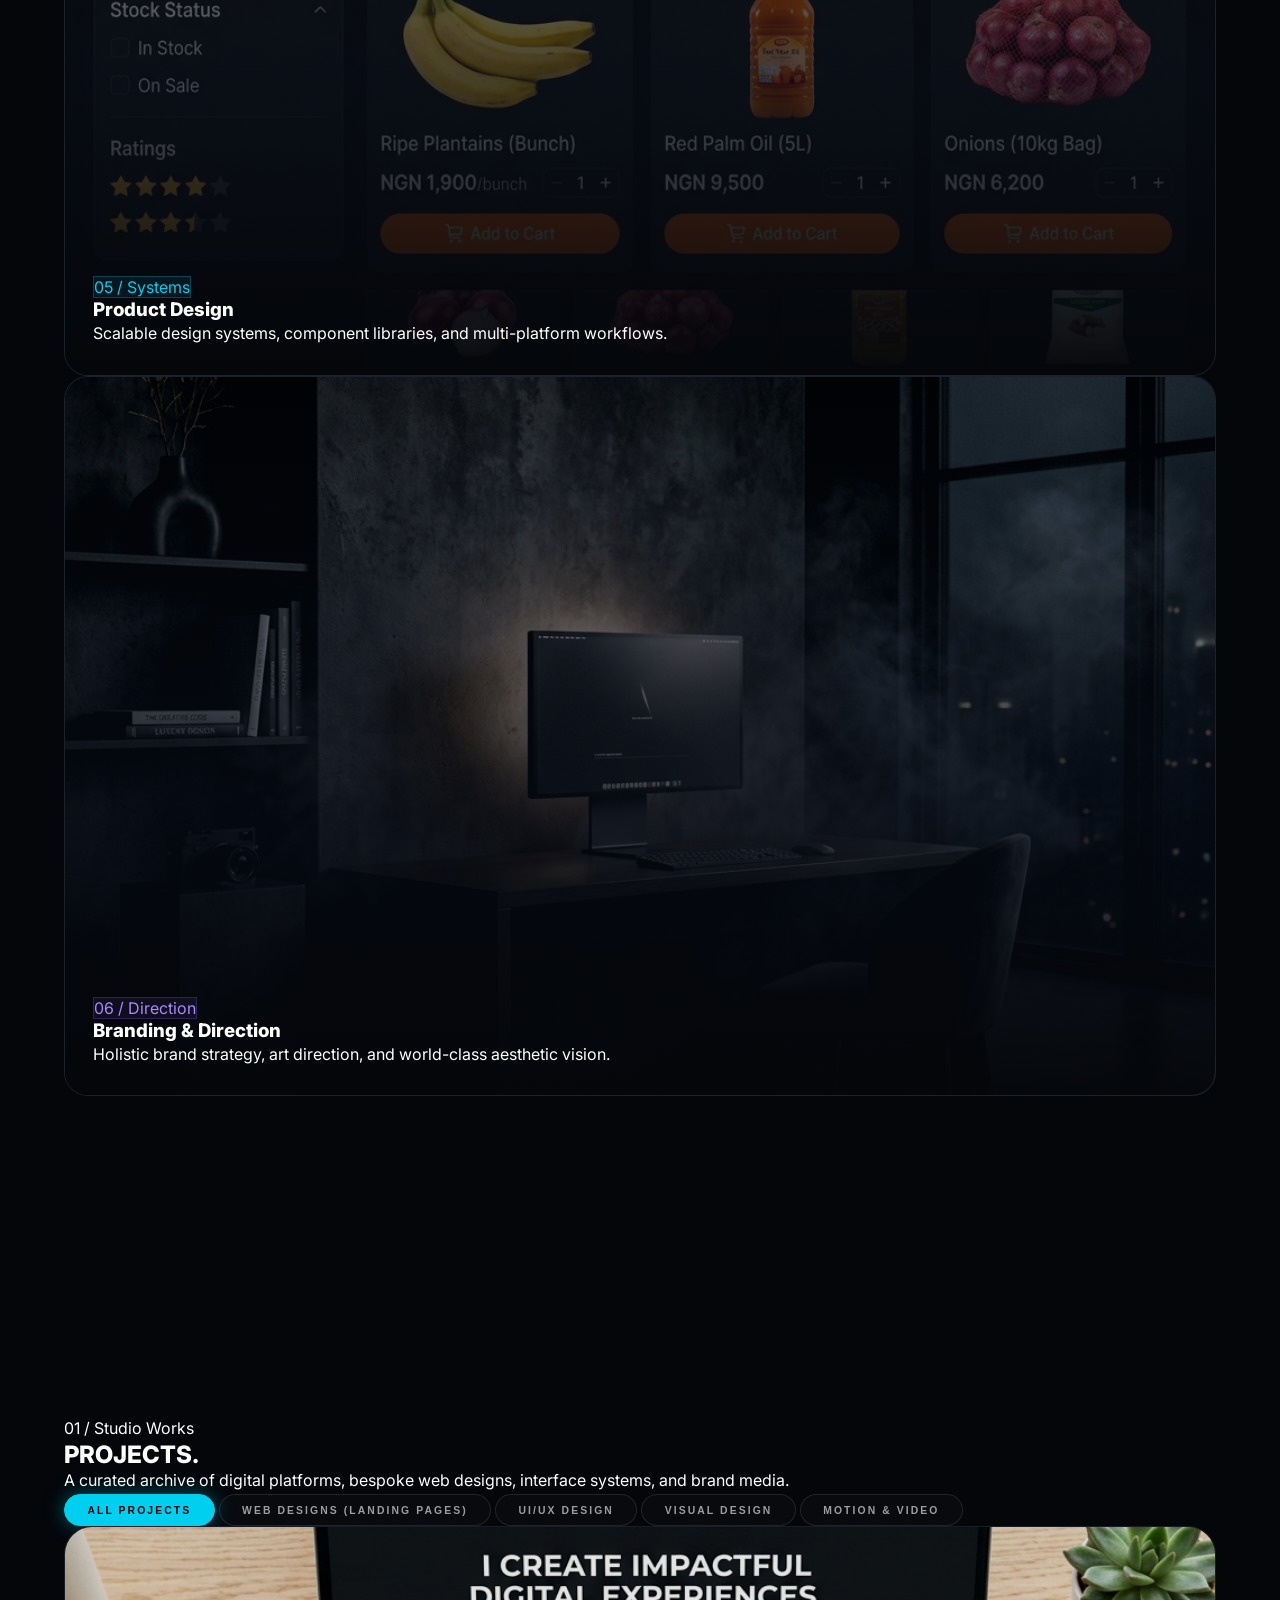
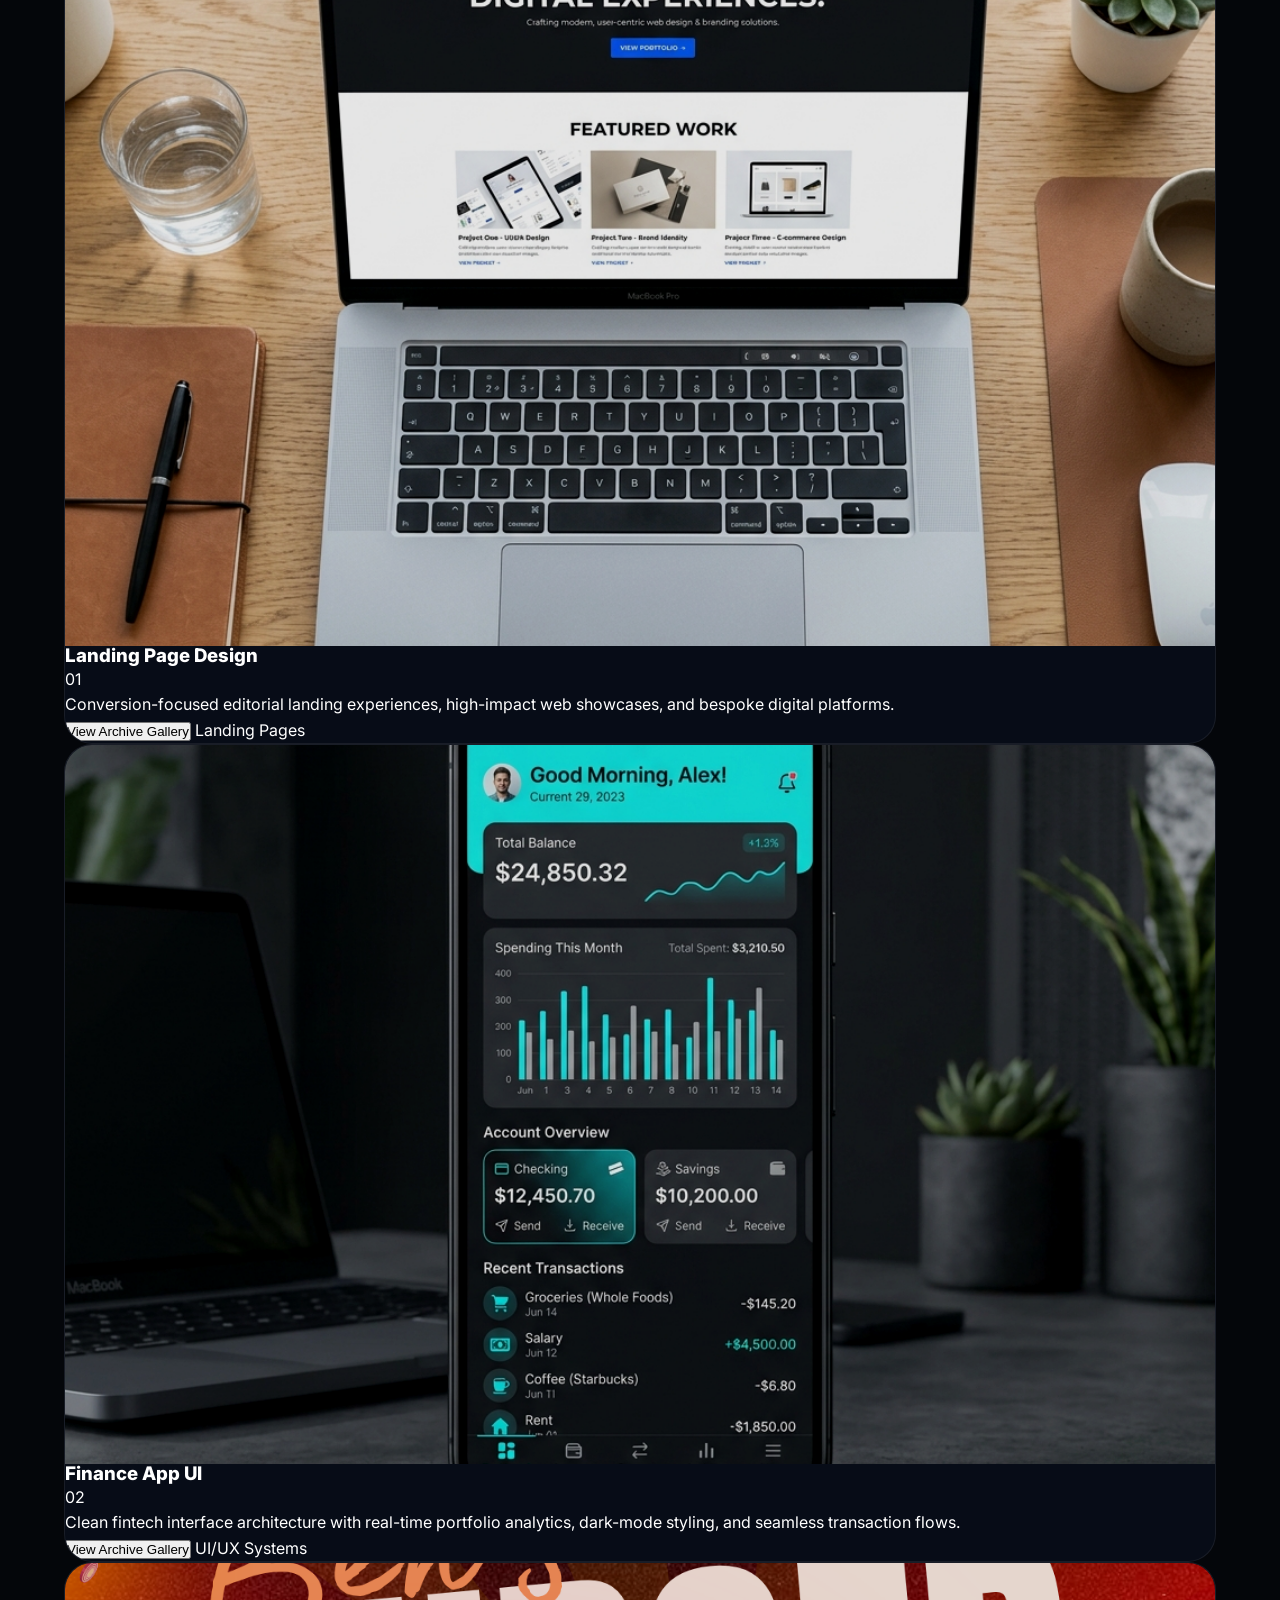
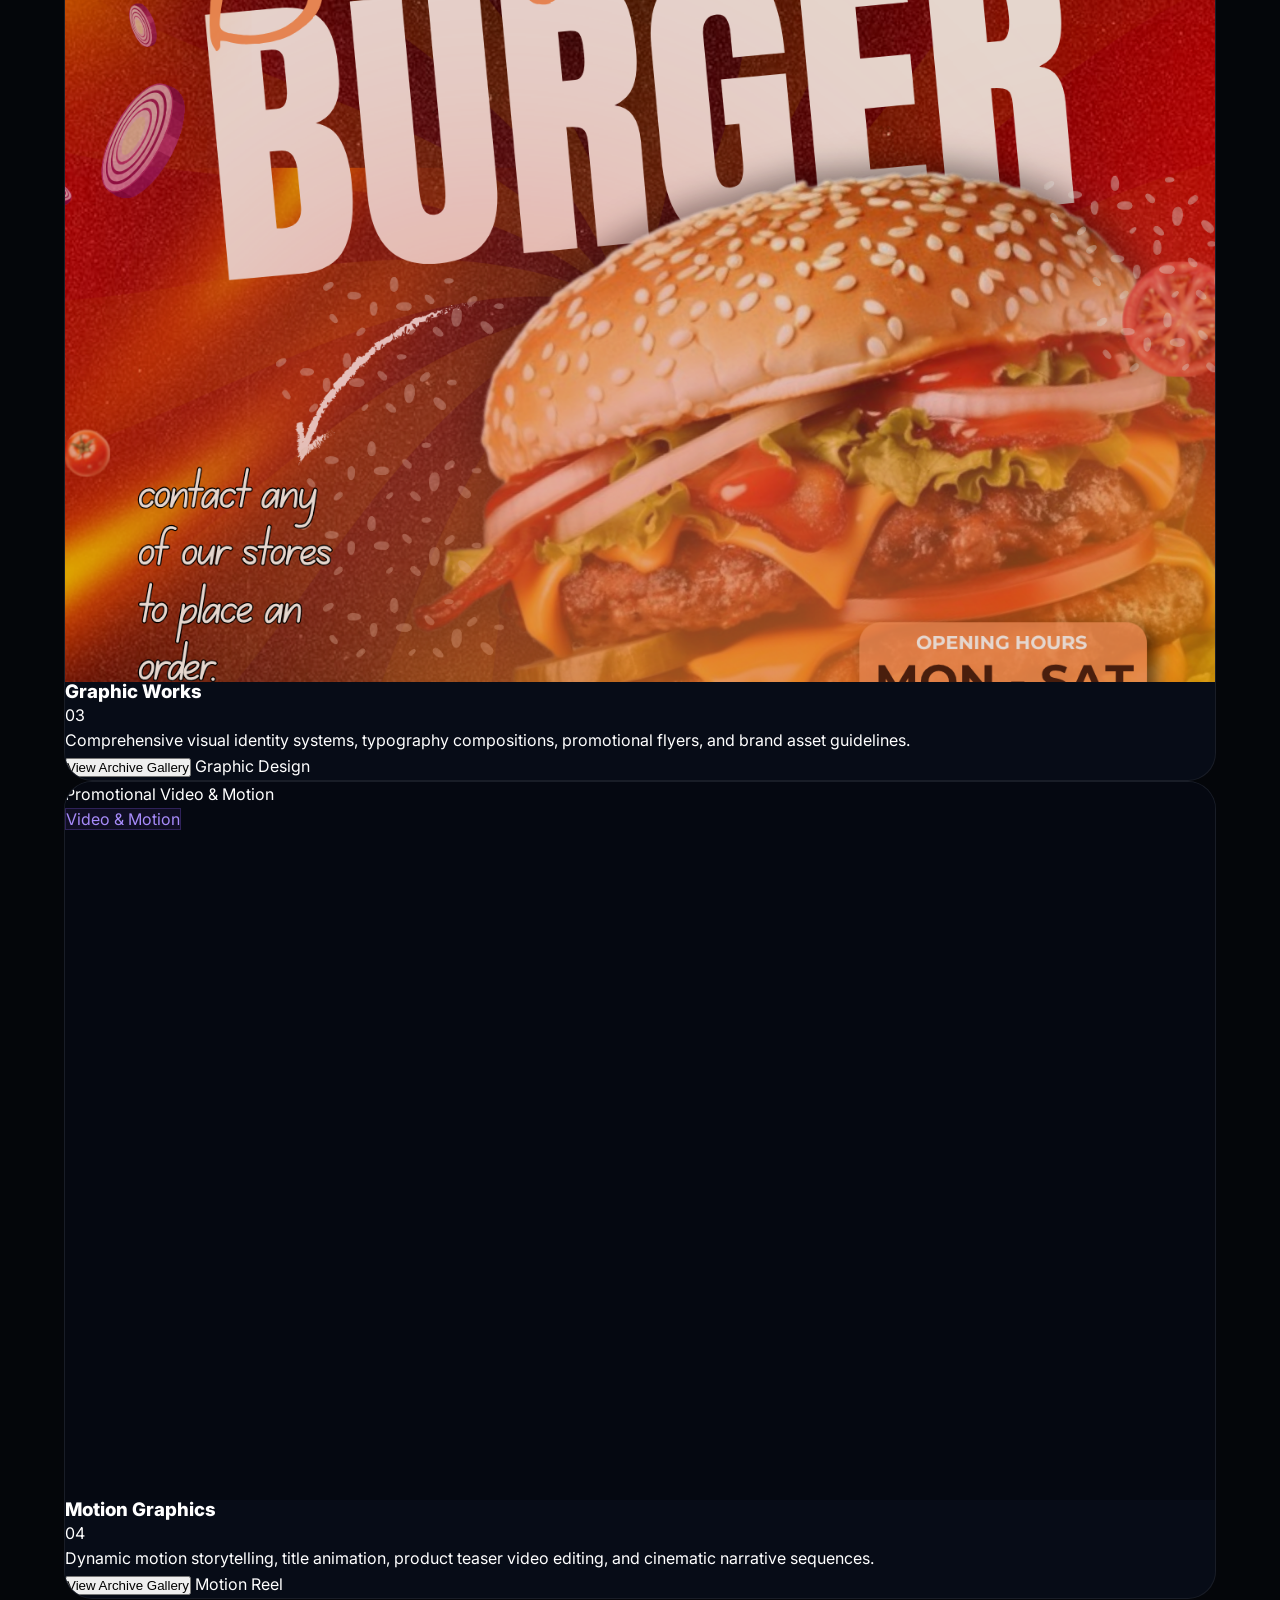
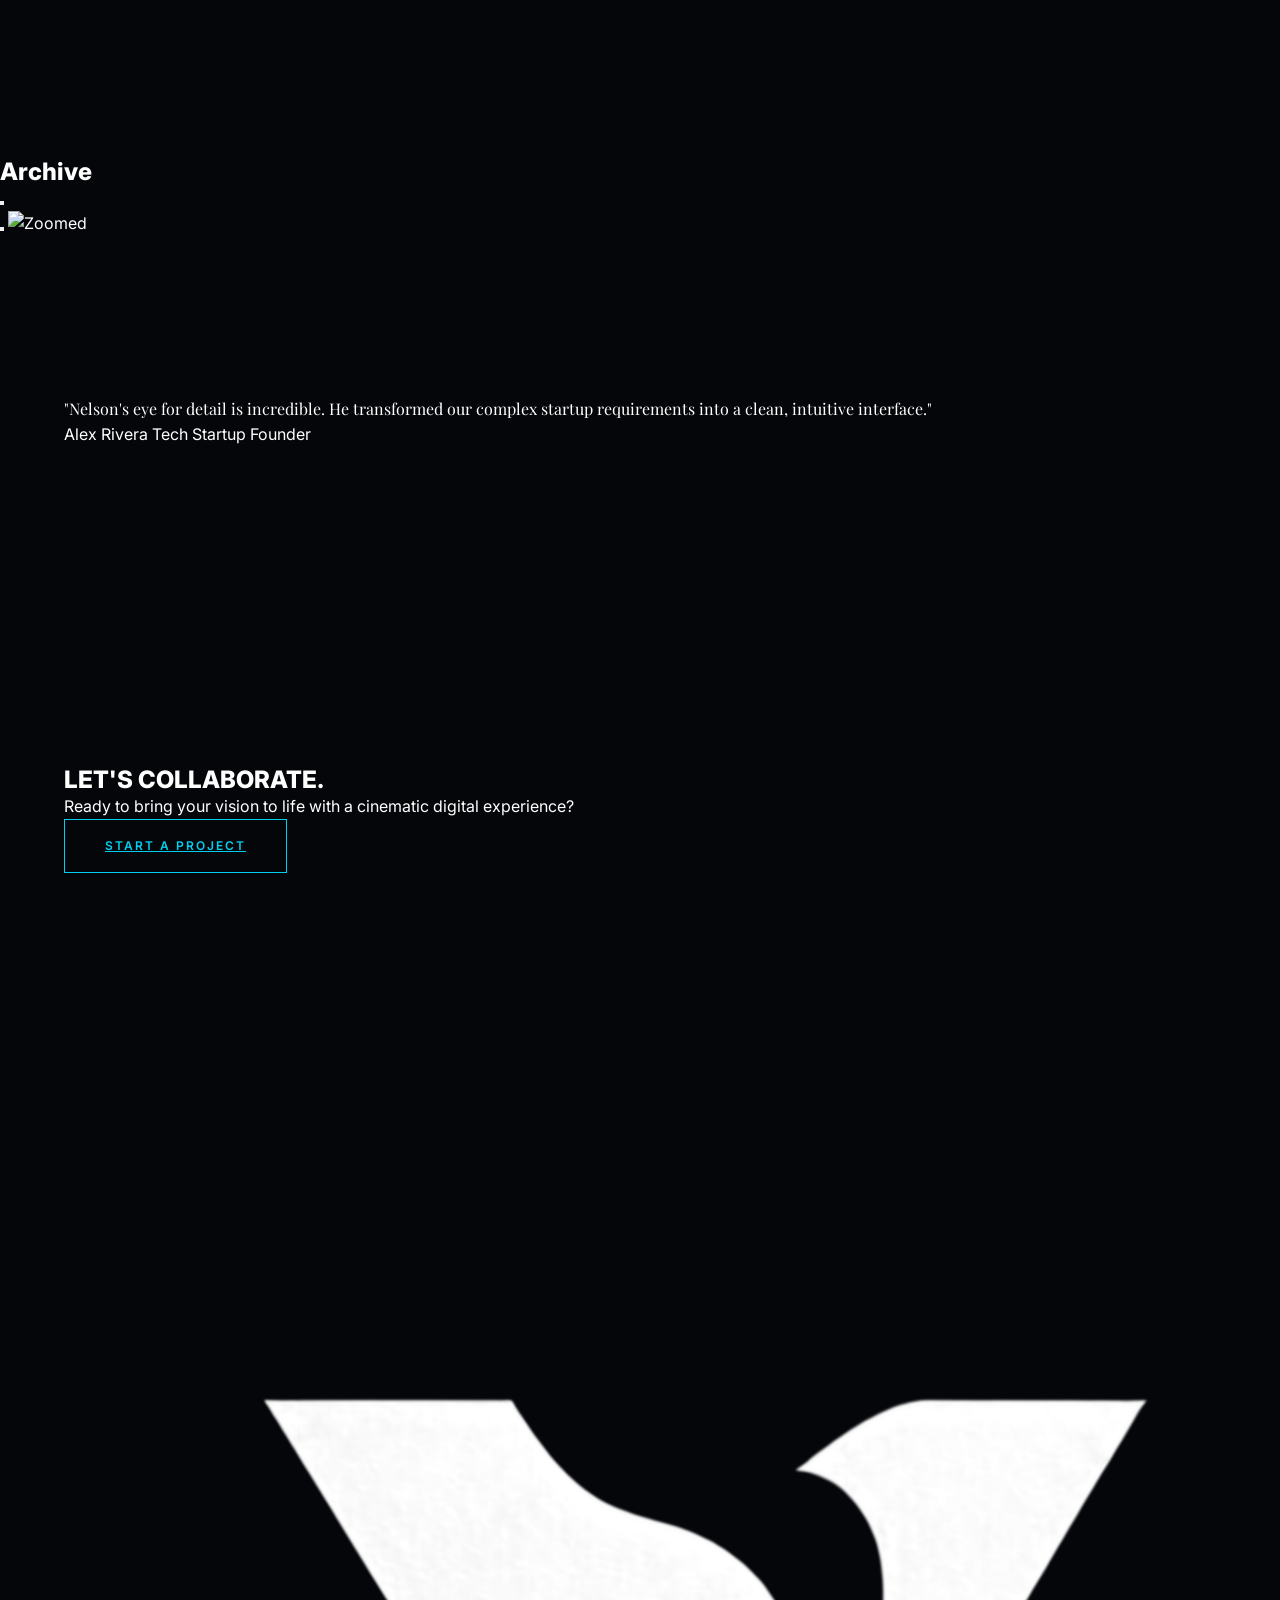
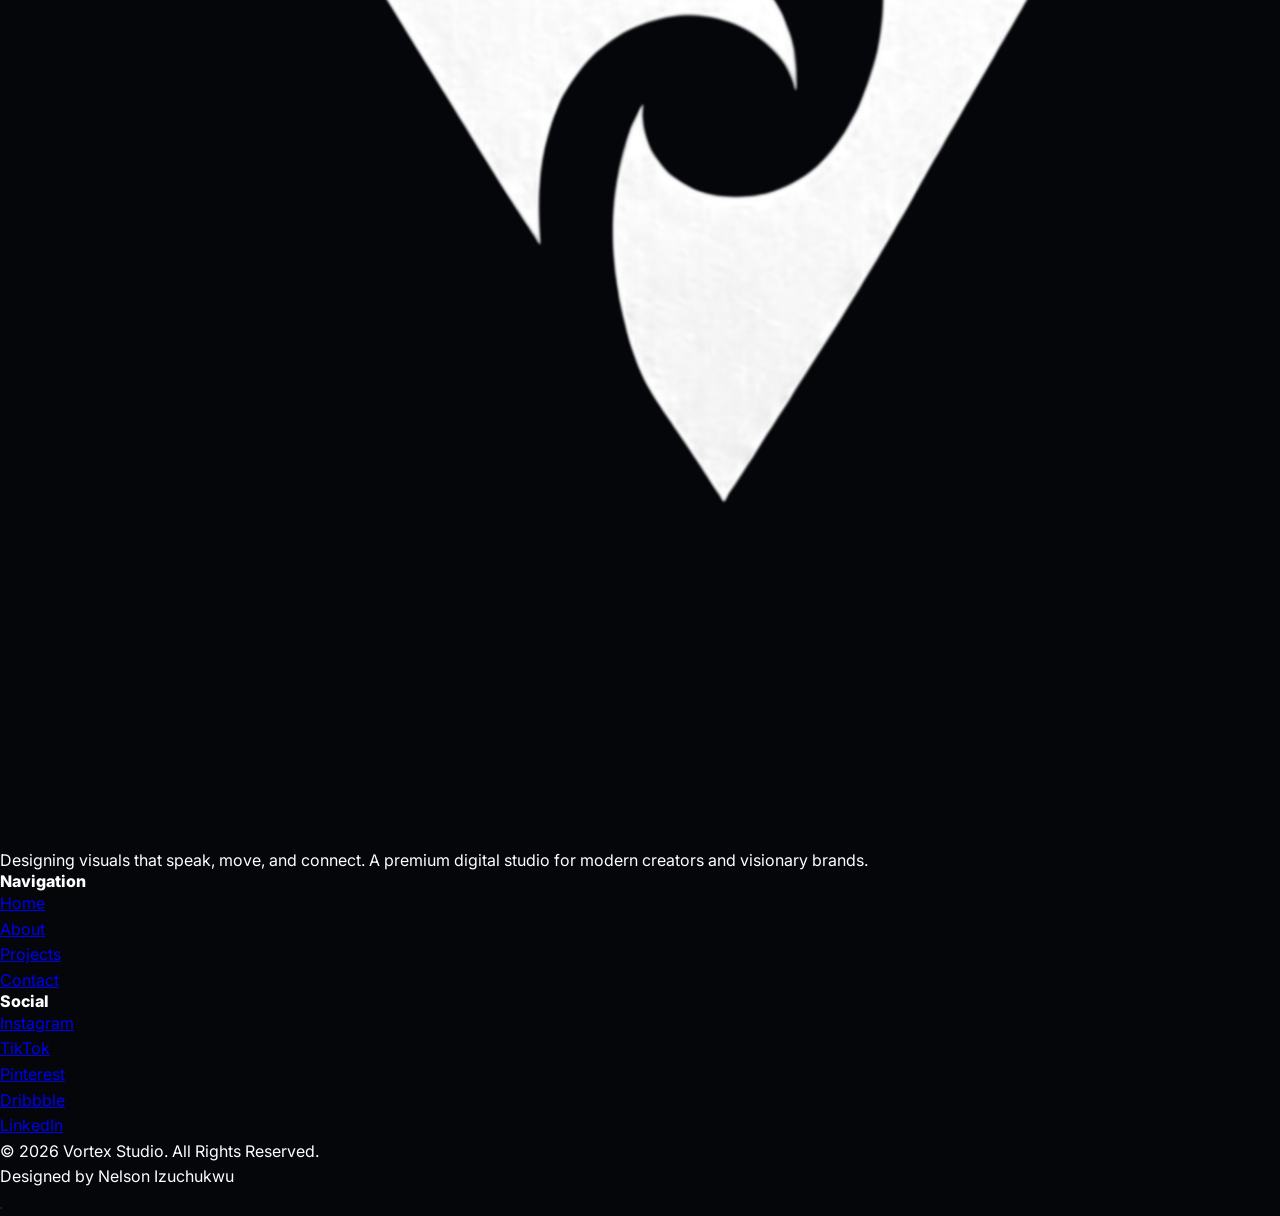
==== commit 2df9d823: "revert: completely remove theme-switching feature and restore permanent dark mode" ====
--- a/index.html
+++ b/index.html
@@ -24,9 +24,8 @@
     <link rel="icon" type="image/png" href="assets/4.png">
     <link rel="apple-touch-icon" href="assets/4.png">
     
-    <!-- External Resources & Theme Engine -->
+    <!-- External Resources -->
     <link rel="stylesheet" href="style.css">
-    <script src="theme.js"></script>
     <script src="https://unpkg.com/@phosphor-icons/web"></script>
     <script src="https://cdn.tailwindcss.com"></script>
     
@@ -70,11 +69,7 @@
     <!-- Navigation -->
     <nav class="fixed top-0 w-full z-50 px-6 sm:px-10 py-4 flex justify-between items-center transition-all duration-300" id="main-nav">
         <a href="#home" class="group flex items-center gap-3.5">
-            <picture class="h-11 sm:h-12 flex items-center transition-transform duration-500 group-hover:scale-105">
-                <source media="(prefers-color-scheme: light)" srcset="assets/logo%205.png">
-                <source media="(prefers-color-scheme: dark)" srcset="assets/logo%204.png">
-                <img src="assets/logo 4.png" alt="Vortex Studio" class="h-11 sm:h-12 w-auto object-contain logo-brand">
-            </picture>
+            <img src="assets/logo 4.png" alt="Vortex Studio" class="h-11 sm:h-12 w-auto object-contain transition-transform duration-500 group-hover:scale-105">
             <span class="hidden lg:block text-[0.65rem] uppercase tracking-[0.4em] font-black text-cyan">Vortex Studio</span>
         </a>
         
@@ -101,14 +96,9 @@
             <span></span>
         </div>
         
-        <div class="flex items-center gap-4">
-            <button type="button" class="theme-toggle-btn flex" id="theme-toggle-desktop" aria-label="Switch to Light Mode" title="Switch to Light Mode">
-                <i class="ph ph-sun text-lg"></i>
-            </button>
-            <a href="contact.html" class="hidden md:flex items-center justify-center text-[0.65rem] uppercase tracking-[0.3em] font-bold border border-white/20 h-11 px-8 rounded-full hover:border-cyan hover:text-cyan transition-all">
-                <span class="ml-[0.3em]">Connect</span>
-            </a>
-        </div>
+        <a href="contact.html" class="hidden md:flex items-center justify-center text-[0.65rem] uppercase tracking-[0.3em] font-bold border border-white/20 h-11 px-8 rounded-full hover:border-cyan hover:text-cyan transition-all">
+            <span class="ml-[0.3em]">Connect</span>
+        </a>
 
     </nav>
 
@@ -120,11 +110,7 @@
         <a href="#projects" onclick="toggleMenu()">Projects</a>
         <a href="contact.html" onclick="toggleMenu()">Connect</a>
         
-        <button type="button" class="theme-toggle-btn flex mt-6" id="theme-toggle-mobile" aria-label="Switch to Light Mode" title="Switch to Light Mode">
-            <i class="ph ph-sun text-lg"></i>
-        </button>
-
-        <div class="flex gap-8 mt-6">
+        <div class="flex gap-8 mt-8">
             <a href="https://www.instagram.com/zuchyvortexmedia?igsh=MTBsYXN1cm9mYno0eA==" target="_blank" class="text-white hover:text-cyan transition-colors"><i class="ph ph-instagram-logo text-3xl"></i></a>
             <a href="https://www.tiktok.com/@zuchyvortexmedia?_r=1&_t=ZS-96FUCgWzjV2" target="_blank" class="text-white hover:text-cyan transition-colors"><i class="ph ph-tiktok-logo text-3xl"></i></a>
             <a href="https://pin.it/4ofTB5rHq" target="_blank" class="text-white hover:text-cyan transition-colors"><i class="ph ph-pinterest-logo text-3xl"></i></a>
@@ -503,11 +489,7 @@
     <footer class="bg-noir py-20 px-8 border-t border-white/5">
         <div class="max-w-7xl mx-auto grid md:grid-cols-4 gap-12">
             <div class="col-span-2">
-                <picture class="h-14 sm:h-16 mb-8 block">
-                    <source media="(prefers-color-scheme: light)" srcset="assets/logo%205.png">
-                    <source media="(prefers-color-scheme: dark)" srcset="assets/logo%204.png">
-                    <img src="assets/logo 4.png" alt="Vortex Studio Logo" class="h-14 sm:h-16 w-auto object-contain logo-brand">
-                </picture>
+                <img src="assets/logo 4.png" alt="Vortex Studio Logo" class="h-14 sm:h-16 w-auto object-contain mb-8 block">
                 <p class="text-gray-muted max-w-sm text-sm font-light leading-loose">
                     Designing visuals that speak, move, and connect. A premium digital studio for modern creators and visionary brands.
                 </p>
--- a/style.css
+++ b/style.css
@@ -824,30 +824,6 @@
     opacity: 1;
 }
 
-/* Brand Identity Dark/Light Mode Logo Integration */
-.logo-brand {
-    transition: filter 0.3s ease;
-}
-
-@media (prefers-color-scheme: light) {
-    .logo-brand {
-        content: url('assets/logo 5.png');
-    }
-}
-
-html.light .logo-brand,
-body.light .logo-brand,
-.light-mode .logo-brand,
-[data-theme="light"] .logo-brand {
-    content: url('assets/logo 5.png') !important;
-}
-
-html.dark .logo-brand,
-body.dark .logo-brand,
-.dark-mode .logo-brand,
-[data-theme="dark"] .logo-brand {
-    content: url('assets/logo 4.png') !important;
-}
 
 /* Vortex Studio Aesthetic Tokens & Components */
 .vortex-card {
@@ -1034,447 +1010,3 @@
     box-shadow: 0 0 20px rgba(0, 207, 239, 0.4);
 }
 
-/* ==================================================
-   LIGHT MODE DESIGN SYSTEM & THEME TOGGLE STYLES
-   ================================================== */
-
-/* Theme Transitioning Class for short, subtle mode transitions */
-html.theme-transitioning,
-html.theme-transitioning *,
-html.theme-transitioning *::before,
-html.theme-transitioning *::after {
-    transition: background-color 0.35s ease, color 0.35s ease, border-color 0.35s ease, box-shadow 0.35s ease, fill 0.35s ease !important;
-}
-
-/* Theme Toggle Button Control */
-.theme-toggle-btn {
-    width: 2.5rem;
-    height: 2.5rem;
-    border-radius: 9999px;
-    display: inline-flex;
-    align-items: center;
-    justify-content: center;
-    border: 1px solid rgba(255, 255, 255, 0.15);
-    background: rgba(255, 255, 255, 0.05);
-    color: var(--cyan);
-    cursor: pointer;
-    transition: all 0.3s cubic-bezier(0.16, 1, 0.3, 1);
-    outline: none;
-}
-
-.theme-toggle-btn:hover {
-    border-color: var(--cyan);
-    background: rgba(0, 207, 239, 0.12);
-    color: var(--cyan);
-    transform: scale(1.05);
-    box-shadow: 0 0 15px rgba(0, 207, 239, 0.3);
-}
-
-.theme-toggle-btn:focus-visible {
-    outline: 2px solid var(--cyan);
-    outline-offset: 2px;
-    box-shadow: 0 0 0 4px rgba(0, 207, 239, 0.2);
-}
-
-/* Light Mode Theme Toggle Button State */
-[data-theme="light"] .theme-toggle-btn {
-    border-color: #cbd5e1;
-    background: #f1f5f9;
-    color: #0f172a;
-}
-
-[data-theme="light"] .theme-toggle-btn:hover {
-    border-color: #008ca6;
-    background: rgba(0, 140, 166, 0.1);
-    color: #008ca6;
-    box-shadow: 0 0 15px rgba(0, 140, 166, 0.25);
-}
-
-[data-theme="light"] .theme-toggle-btn:focus-visible {
-    outline-color: #008ca6;
-    box-shadow: 0 0 0 4px rgba(0, 140, 166, 0.2);
-}
-
-/* ==================================================
-   LIGHT MODE DESIGN SYSTEM VARIABLES & OVERRIDES
-   ================================================== */
-
-[data-theme="light"] {
-    --noir: #f8fafc;
-    --navy-deep: #f1f5f9;
-    --navy-surface: #ffffff;
-    --charcoal: #e2e8f0;
-    --cyan: #008ca6;
-    --cyan-dim: rgba(0, 140, 166, 0.1);
-    --cyan-glow: rgba(0, 140, 166, 0.25);
-    --violet: #6d28d9;
-    --violet-dim: rgba(109, 40, 217, 0.1);
-    --violet-glow: rgba(109, 40, 217, 0.25);
-    --white: #0f172a;
-    --gray-light: #1e293b;
-    --gray-muted: #475569;
-    --gray-dark: #cbd5e1;
-}
-
-/* Body & Base Document in Light Mode */
-[data-theme="light"] body {
-    background-color: #f8fafc;
-    color: #0f172a;
-}
-
-/* Automatic Logo Switching Rule */
-html[data-theme="light"] .logo-brand,
-body[data-theme="light"] .logo-brand,
-[data-theme="light"] .logo-brand {
-    content: url('assets/logo 5.png') !important;
-}
-
-html[data-theme="dark"] .logo-brand,
-body[data-theme="dark"] .logo-brand,
-[data-theme="dark"] .logo-brand {
-    content: url('assets/logo 4.png') !important;
-}
-
-/* Section Backgrounds in Light Mode */
-[data-theme="light"] .bg-noir {
-    background-color: #f8fafc !important;
-}
-
-[data-theme="light"] .bg-charcoal {
-    background-color: #ffffff !important;
-}
-
-[data-theme="light"] .bg-navy {
-    background-color: #f1f5f9 !important;
-}
-
-[data-theme="light"] section {
-    background-color: #f8fafc;
-    color: #0f172a;
-}
-
-[data-theme="light"] section#about {
-    background-color: #f1f5f9;
-}
-
-[data-theme="light"] section#services {
-    background-color: #f8fafc;
-}
-
-[data-theme="light"] section#projects {
-    background-color: #ffffff;
-}
-
-[data-theme="light"] section#testimonials {
-    background-color: #f1f5f9;
-}
-
-/* Navigation Bar in Light Mode */
-[data-theme="light"] nav,
-[data-theme="light"] #main-nav {
-    background: rgba(255, 255, 255, 0.88) !important;
-    backdrop-filter: blur(20px);
-    -webkit-backdrop-filter: blur(20px);
-    border-bottom: 1px solid #e2e8f0 !important;
-    box-shadow: 0 4px 20px rgba(15, 23, 42, 0.05) !important;
-}
-
-[data-theme="light"] nav.scrolled {
-    background: rgba(255, 255, 255, 0.96) !important;
-    border-bottom: 1px solid rgba(0, 140, 166, 0.3) !important;
-    box-shadow: 0 4px 25px rgba(0, 140, 166, 0.12) !important;
-}
-
-[data-theme="light"] nav a {
-    color: #334155;
-}
-
-[data-theme="light"] nav a:hover {
-    color: #008ca6;
-}
-
-[data-theme="light"] .social-icon {
-    color: #334155;
-    opacity: 0.8;
-}
-
-[data-theme="light"] .social-icon:hover {
-    color: #008ca6;
-    opacity: 1;
-    filter: drop-shadow(0 0 6px rgba(0, 140, 166, 0.3));
-}
-
-[data-theme="light"] .hamburger span {
-    background-color: #0f172a !important;
-}
-
-[data-theme="light"] .mobile-menu {
-    background: #ffffff !important;
-}
-
-[data-theme="light"] .mobile-menu a {
-    color: #0f172a !important;
-}
-
-[data-theme="light"] .mobile-menu a:hover {
-    color: #008ca6 !important;
-}
-
-/* Hero Section in Light Mode */
-[data-theme="light"] .hero-bg img {
-    filter: brightness(0.92) contrast(1.05) !important;
-}
-
-[data-theme="light"] .hero-overlay {
-    background: radial-gradient(circle at center, rgba(255, 255, 255, 0.5) 0%, #f8fafc 100%) !important;
-}
-
-[data-theme="light"] .hero h1 {
-    color: #0f172a !important;
-}
-
-[data-theme="light"] .hero .text-outline {
-    -webkit-text-stroke: 1.5px #0f172a !important;
-    color: transparent !important;
-}
-
-[data-theme="light"] .text-outline {
-    -webkit-text-stroke: 1.5px #0f172a !important;
-    color: transparent !important;
-}
-
-/* Typography Text Colors Overrides in Light Mode */
-[data-theme="light"] .text-white {
-    color: #0f172a !important;
-}
-
-[data-theme="light"] .text-white\/90 {
-    color: #1e293b !important;
-}
-
-[data-theme="light"] .text-white\/40 {
-    color: #64748b !important;
-}
-
-[data-theme="light"] .text-white\/30 {
-    color: #94a3b8 !important;
-}
-
-[data-theme="light"] .text-white\/20 {
-    color: #cbd5e1 !important;
-}
-
-[data-theme="light"] .text-gray-muted {
-    color: #475569 !important;
-}
-
-[data-theme="light"] .text-gray-300 {
-    color: #334155 !important;
-}
-
-[data-theme="light"] .text-gray-400 {
-    color: #475569 !important;
-}
-
-[data-theme="light"] .text-gray-500 {
-    color: #64748b !important;
-}
-
-[data-theme="light"] .text-cyan {
-    color: #008ca6 !important;
-}
-
-[data-theme="light"] .text-violet {
-    color: #6d28d9 !important;
-}
-
-/* Borders & Dividers in Light Mode */
-[data-theme="light"] .border-white\/5,
-[data-theme="light"] .border-white\/10,
-[data-theme="light"] .border-white\/20 {
-    border-color: #e2e8f0 !important;
-}
-
-/* Cards & Surfaces in Light Mode */
-[data-theme="light"] .capability-card {
-    background: #ffffff !important;
-    border: 1px solid #e2e8f0 !important;
-    box-shadow: 0 10px 30px rgba(15, 23, 42, 0.05) !important;
-}
-
-[data-theme="light"] .capability-card .card-overlay {
-    background: linear-gradient(180deg, rgba(255, 255, 255, 0.1) 0%, rgba(248, 250, 252, 0.75) 60%, rgba(255, 255, 255, 0.98) 100%) !important;
-}
-
-[data-theme="light"] .capability-card:hover {
-    border-color: rgba(0, 140, 166, 0.4) !important;
-    box-shadow: 0 15px 35px rgba(15, 23, 42, 0.08), 0 0 25px rgba(0, 140, 166, 0.15) !important;
-}
-
-[data-theme="light"] .archive-project-card {
-    background: #ffffff !important;
-    border: 1px solid #e2e8f0 !important;
-    box-shadow: 0 10px 30px rgba(15, 23, 42, 0.05) !important;
-}
-
-[data-theme="light"] .archive-project-card:hover {
-    border-color: rgba(0, 140, 166, 0.4) !important;
-    box-shadow: 0 20px 45px rgba(15, 23, 42, 0.08), 0 0 30px rgba(0, 140, 166, 0.15) !important;
-}
-
-[data-theme="light"] .vortex-card {
-    background: #ffffff !important;
-    border: 1px solid #e2e8f0 !important;
-    box-shadow: 0 10px 30px rgba(15, 23, 42, 0.05) !important;
-}
-
-[data-theme="light"] .vortex-card:hover {
-    border-color: rgba(0, 140, 166, 0.4) !important;
-    box-shadow: 0 20px 40px rgba(15, 23, 42, 0.08), 0 0 30px rgba(0, 140, 166, 0.15) !important;
-}
-
-[data-theme="light"] .kaya-glass-card {
-    background: #ffffff !important;
-    border: 1px solid #e2e8f0 !important;
-    box-shadow: 0 10px 30px rgba(15, 23, 42, 0.05) !important;
-}
-
-[data-theme="light"] .kaya-glass-card:hover {
-    border-color: rgba(255, 107, 31, 0.4) !important;
-    box-shadow: 0 20px 40px rgba(15, 23, 42, 0.08), 0 0 30px rgba(255, 107, 31, 0.2) !important;
-}
-
-[data-theme="light"] .kaya-banner-frame {
-    border: 1px solid #e2e8f0 !important;
-    box-shadow: 0 20px 50px rgba(15, 23, 42, 0.08) !important;
-}
-
-/* Filter Tab Buttons in Light Mode */
-[data-theme="light"] .filter-tab-btn {
-    background: #ffffff;
-    color: #475569;
-    border: 1px solid #cbd5e1;
-}
-
-[data-theme="light"] .filter-tab-btn:hover {
-    border-color: #008ca6;
-    color: #0f172a;
-}
-
-[data-theme="light"] .filter-tab-btn.active {
-    background: #008ca6;
-    color: #ffffff;
-    border-color: #008ca6;
-    box-shadow: 0 0 15px rgba(0, 140, 166, 0.3);
-}
-
-/* Buttons in Light Mode */
-[data-theme="light"] .btn-premium {
-    border-color: #cbd5e1;
-    color: #0f172a;
-}
-
-[data-theme="light"] .btn-premium:hover {
-    border-color: #008ca6;
-    color: #ffffff;
-}
-
-[data-theme="light"] .btn-cyan {
-    border-color: #008ca6;
-    color: #008ca6;
-}
-
-[data-theme="light"] .btn-kaya-outline {
-    background: #ffffff;
-    border-color: #cbd5e1;
-    color: #0f172a;
-}
-
-[data-theme="light"] .btn-kaya-outline:hover {
-    border-color: #10B981;
-    color: #10B981;
-    background: rgba(16, 185, 129, 0.06);
-}
-
-/* Form Elements in Light Mode */
-[data-theme="light"] input,
-[data-theme="light"] textarea,
-[data-theme="light"] select {
-    background-color: #ffffff !important;
-    color: #0f172a !important;
-    border: 1px solid #cbd5e1 !important;
-}
-
-[data-theme="light"] input::placeholder,
-[data-theme="light"] textarea::placeholder {
-    color: #94a3b8 !important;
-}
-
-[data-theme="light"] input:focus,
-[data-theme="light"] textarea:focus,
-[data-theme="light"] select:focus {
-    border-color: #008ca6 !important;
-    box-shadow: 0 0 0 3px rgba(0, 140, 166, 0.15) !important;
-}
-
-[data-theme="light"] .contact-bg::before {
-    background: rgba(248, 250, 252, 0.92) !important;
-}
-
-/* Modals & Overlays in Light Mode */
-[data-theme="light"] #archive-modal {
-    background-color: rgba(248, 250, 252, 0.96) !important;
-}
-
-[data-theme="light"] #archive-modal > div:first-child {
-    background-color: rgba(255, 255, 255, 0.9) !important;
-    border-bottom-color: #e2e8f0 !important;
-}
-
-[data-theme="light"] #lightbox-modal {
-    background-color: rgba(248, 250, 252, 0.98) !important;
-}
-
-[data-theme="light"] .glass-card {
-    background: #ffffff !important;
-    border-color: #e2e8f0 !important;
-    box-shadow: 0 30px 60px rgba(15, 23, 42, 0.12) !important;
-}
-
-[data-theme="light"] .modal-overlay {
-    background: rgba(15, 23, 42, 0.5) !important;
-}
-
-/* Footer in Light Mode */
-[data-theme="light"] footer {
-    background-color: #f1f5f9 !important;
-    border-top-color: #e2e8f0 !important;
-}
-
-/* Scrollbar in Light Mode */
-[data-theme="light"]::-webkit-scrollbar-track {
-    background: #f1f5f9;
-}
-[data-theme="light"]::-webkit-scrollbar-thumb {
-    background: #cbd5e1;
-}
-[data-theme="light"]::-webkit-scrollbar-thumb:hover {
-    background: #008ca6;
-}
-
-/* Back to Top & Music Toggle in Light Mode */
-[data-theme="light"] .back-to-top,
-[data-theme="light"] .music-toggle-premium {
-    background: #ffffff !important;
-    color: #0f172a !important;
-    border-color: #cbd5e1 !important;
-    box-shadow: 0 4px 20px rgba(15, 23, 42, 0.08) !important;
-}
-
-[data-theme="light"] .back-to-top:hover,
-[data-theme="light"] .music-toggle-premium:hover {
-    border-color: #008ca6 !important;
-    color: #008ca6 !important;
-}
-
-
